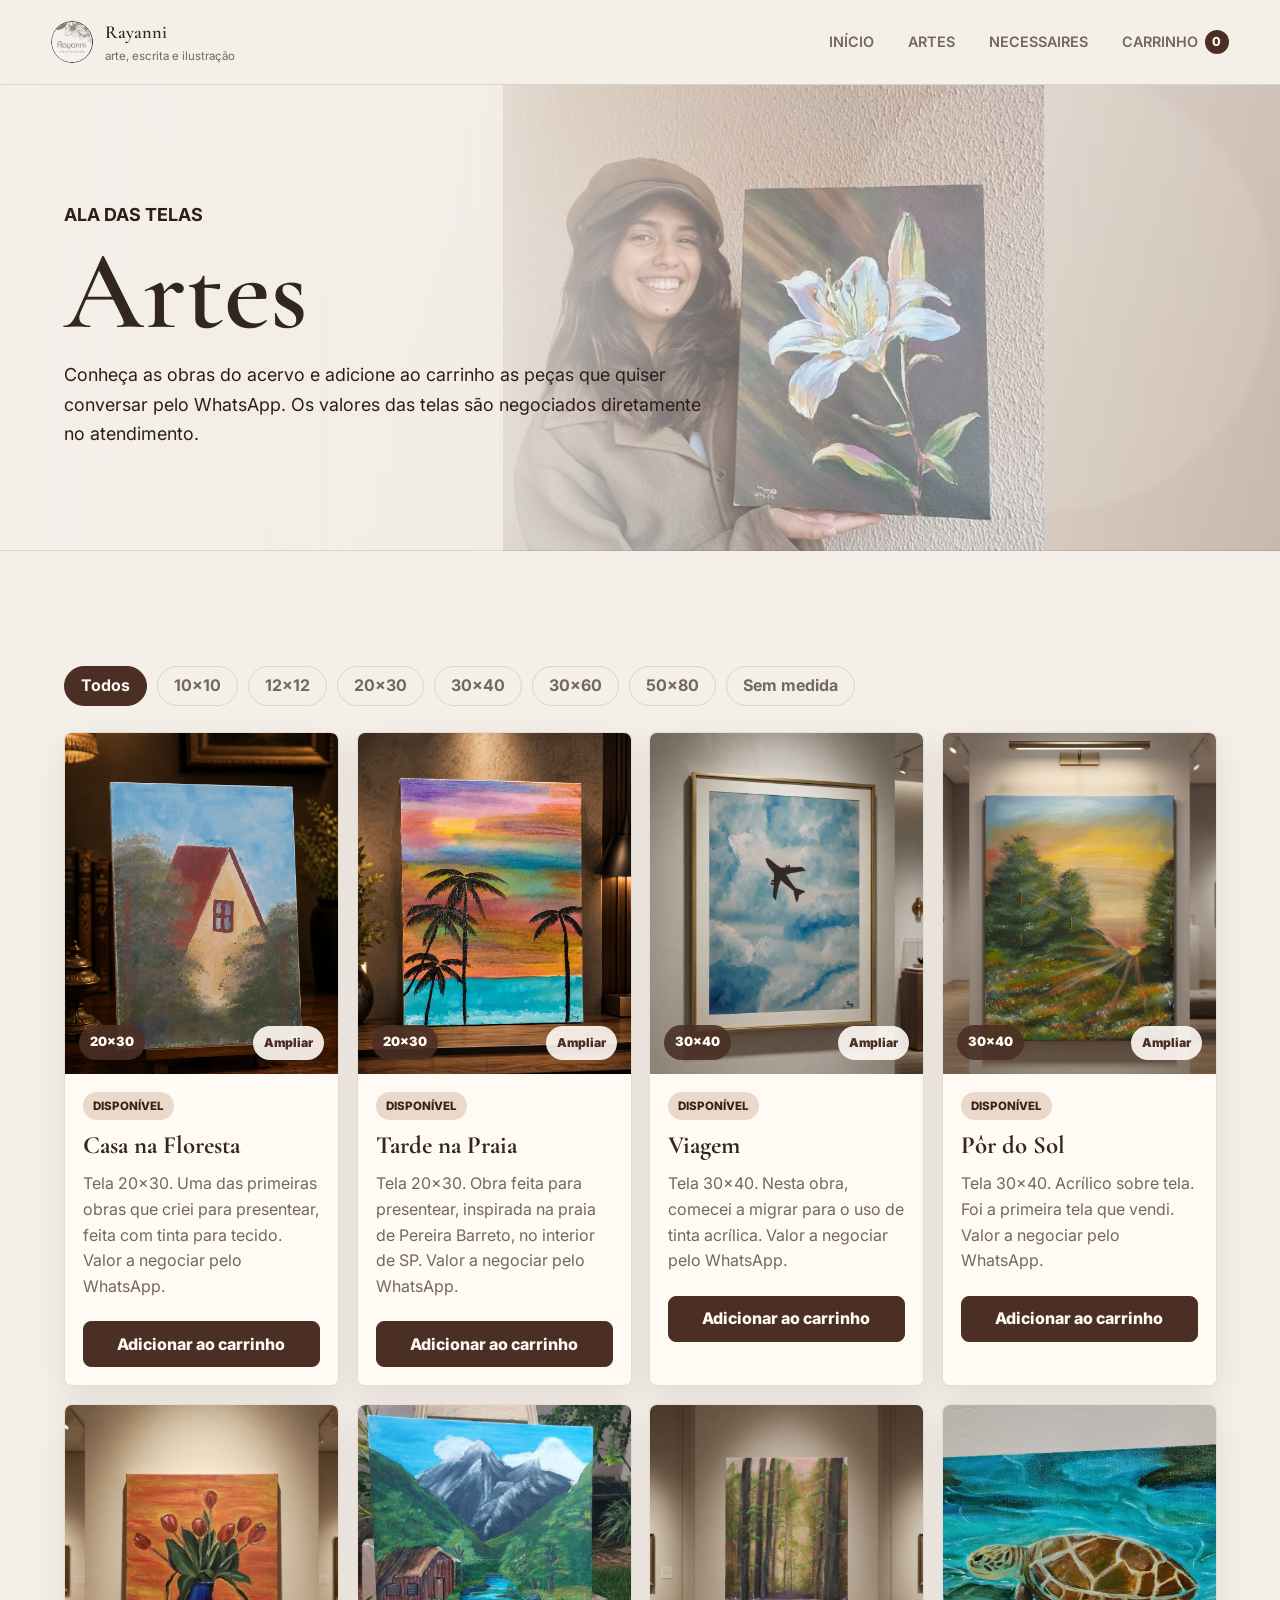
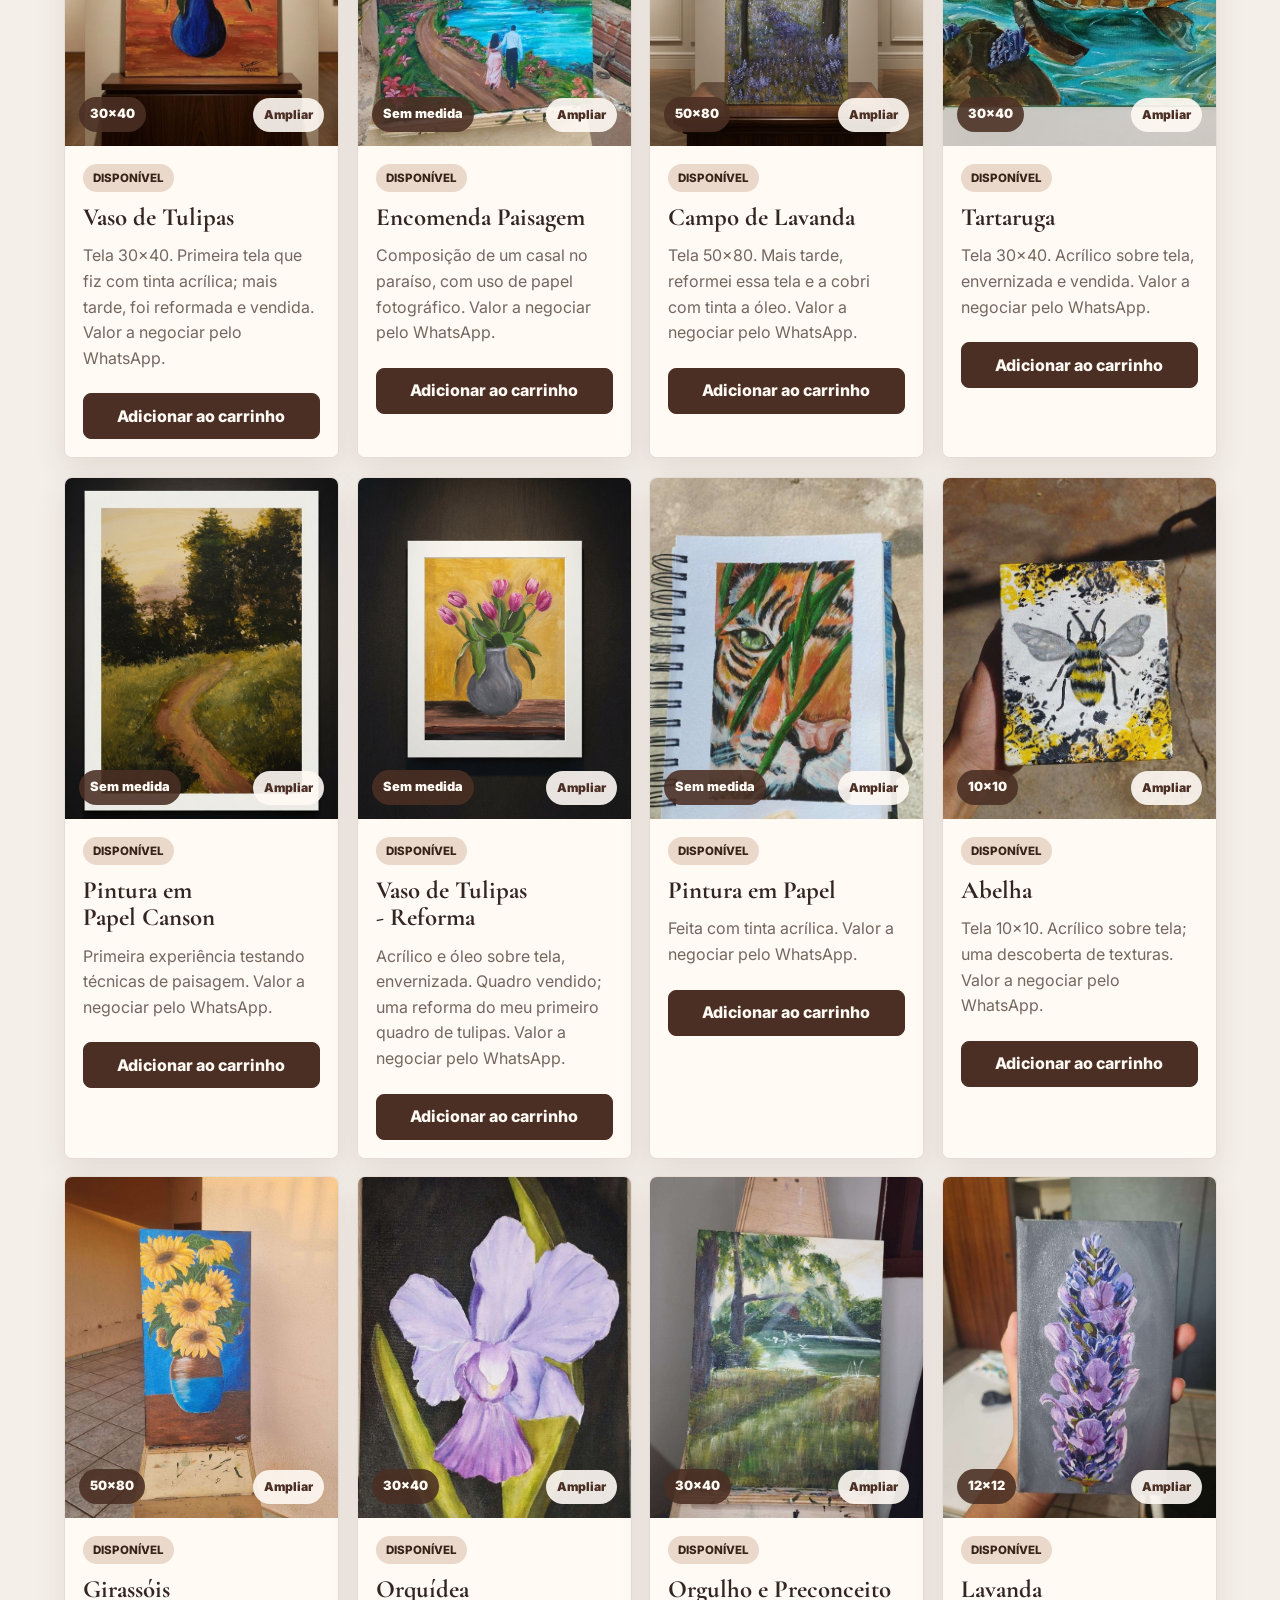
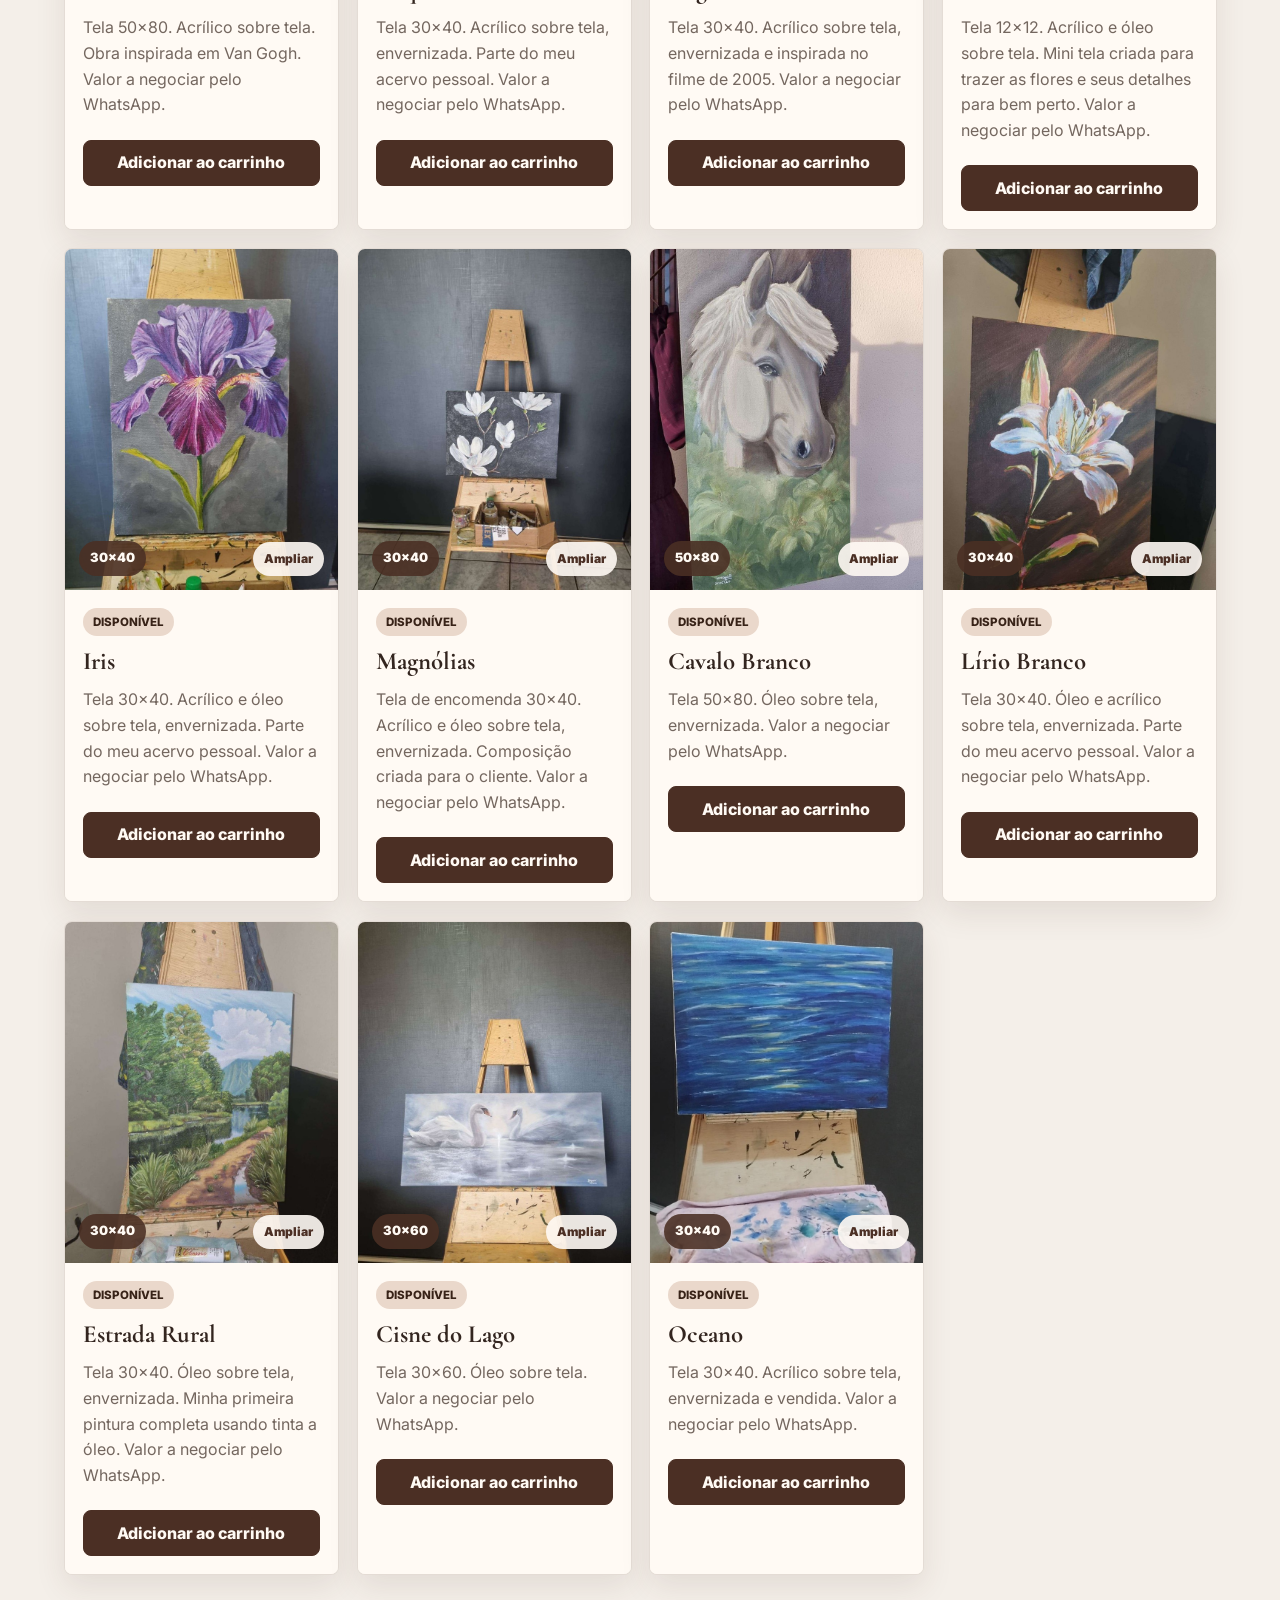
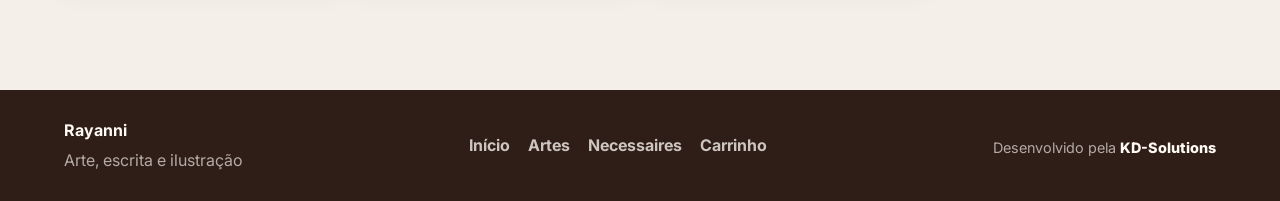
==== pages/artes.html @ f13e0644 "Add files via upload" ====
﻿<!DOCTYPE html>
<html lang="pt-BR">
<head>
  <meta charset="UTF-8" />
  <meta name="viewport" content="width=device-width, initial-scale=1.0" />
  <meta name="description" content="Acervo de artes de Rayanni para consulta e carrinho." />
  <title>Artes | Rayanni</title>
  <link rel="icon" type="image/png" href="../assets/favicon.png" />
  <link rel="apple-touch-icon" href="../assets/favicon.png" />
  <link rel="preconnect" href="https://fonts.googleapis.com" />
  <link rel="preconnect" href="https://fonts.gstatic.com" crossorigin />
  <link href="https://fonts.googleapis.com/css2?family=Cormorant+Garamond:wght@500;600;700&family=Inter:wght@400;500;600;700&display=swap" rel="stylesheet" />
  <link rel="stylesheet" href="../css/styles.css" />
</head>
<body>
  <header class="site-header" data-header>
    <a class="brand" href="../index.html" aria-label="Rayanni - Início">
      <img class="brand-logo" src="../assets/logo-rayanni-header.jpeg" alt="Rayanni" />
      <span><strong>Rayanni</strong><small>arte, escrita e ilustração</small></span>
    </a>
    <button class="menu-button" type="button" aria-label="Abrir menu" aria-expanded="false" data-menu-button><span></span><span></span><span></span></button>
    <nav class="nav" data-nav aria-label="Navegação principal">
      <a href="../index.html">Início</a>
      <a href="artes.html">Artes</a>
      <a href="necessaires.html">Necessaires</a>
      <a href="carrinho.html" class="cart-link">Carrinho <span data-cart-count>0</span></a>
    </nav>
  </header>

  <main>
    <section class="page-hero art-page-hero">
      <p class="eyebrow">Ala das telas</p>
      <h1>Artes</h1>
      <p>Conheça as obras do acervo e adicione ao carrinho as peças que quiser conversar pelo WhatsApp. Os valores das telas são negociados diretamente no atendimento.</p>
    </section>

    <section class="section">
      <div class="filters" role="list" aria-label="Filtros do acervo">
        <button class="filter active" type="button" data-filter="todos">Todos</button>
        <button class="filter" type="button" data-filter="10x10">10x10</button>
        <button class="filter" type="button" data-filter="12x12">12x12</button>
        <button class="filter" type="button" data-filter="20x30">20x30</button>
        <button class="filter" type="button" data-filter="30x40">30x40</button>
        <button class="filter" type="button" data-filter="30x60">30x60</button>
        <button class="filter" type="button" data-filter="50x80">50x80</button>
        <button class="filter" type="button" data-filter="sem-medida">Sem medida</button>
      </div>

      <div class="gallery-grid shop-grid">
        <article class="art-card" data-category="20x30">
          <button class="art-image product-photo" type="button" data-gallery-title="Casa na Floresta" data-gallery-images="../assets/obra-casa-na-floresta.jpeg">
            <img src="../assets/obra-casa-na-floresta.jpeg" alt="Tela Casa na Floresta, pintura de uma casa entre árvores" />
            <span>20x30</span>
          </button>
          <div class="art-info">
            <span class="status available">Dispon&iacute;vel</span>
            <h3>Casa na Floresta</h3>
            <p>Tela 20x30. Uma das primeiras obras que criei para presentear, feita com tinta para tecido. Valor a negociar pelo WhatsApp.</p>
            <button class="cart-button" type="button" data-add-cart data-id="arte-casa-na-floresta" data-name="Casa na Floresta" data-type="Tela 20x30" data-price="Valor a negociar pelo WhatsApp" data-image="../assets/obra-casa-na-floresta.jpeg">Adicionar ao carrinho</button>
          </div>
        </article>

        <article class="art-card" data-category="20x30">
          <button class="art-image product-photo" type="button" data-gallery-title="Tarde na Praia" data-gallery-images="../assets/obra-tarde-na-praia.jpeg">
            <img src="../assets/obra-tarde-na-praia.jpeg" alt="Tela Tarde na Praia, pintura de pôr do sol com palmeiras" />
            <span>20x30</span>
          </button>
          <div class="art-info">
            <span class="status available">Dispon&iacute;vel</span>
            <h3>Tarde na Praia</h3>
            <p>Tela 20x30. Obra feita para presentear, inspirada na praia de Pereira Barreto, no interior de SP. Valor a negociar pelo WhatsApp.</p>
            <button class="cart-button" type="button" data-add-cart data-id="arte-tarde-na-praia" data-name="Tarde na Praia" data-type="Tela 20x30" data-price="Valor a negociar pelo WhatsApp" data-image="../assets/obra-tarde-na-praia.jpeg">Adicionar ao carrinho</button>
          </div>
        </article>

        <article class="art-card" data-category="30x40">
          <button class="art-image product-photo" type="button" data-gallery-title="Viagem" data-gallery-images="../assets/obra-viagem.jpeg">
            <img src="../assets/obra-viagem.jpeg" alt="Tela Viagem, pintura de avião entre nuvens" />
            <span>30x40</span>
          </button>
          <div class="art-info">
            <span class="status available">Dispon&iacute;vel</span>
            <h3>Viagem</h3>
            <p>Tela 30x40. Nesta obra, comecei a migrar para o uso de tinta acrílica. Valor a negociar pelo WhatsApp.</p>
            <button class="cart-button" type="button" data-add-cart data-id="arte-viagem" data-name="Viagem" data-type="Tela 30x40" data-price="Valor a negociar pelo WhatsApp" data-image="../assets/obra-viagem.jpeg">Adicionar ao carrinho</button>
          </div>
        </article>

        <article class="art-card" data-category="30x40">
          <button class="art-image product-photo" type="button" data-gallery-title="Pôr do Sol" data-gallery-images="../assets/obra-por-do-sol.jpeg">
            <img src="../assets/obra-por-do-sol.jpeg" alt="Tela Pôr do Sol, pintura de paisagem iluminada entre árvores" />
            <span>30x40</span>
          </button>
          <div class="art-info">
            <span class="status available">Dispon&iacute;vel</span>
            <h3>Pôr do Sol</h3>
            <p>Tela 30x40. Acrílico sobre tela. Foi a primeira tela que vendi. Valor a negociar pelo WhatsApp.</p>
            <button class="cart-button" type="button" data-add-cart data-id="arte-por-do-sol" data-name="Pôr do Sol" data-type="Tela 30x40" data-price="Valor a negociar pelo WhatsApp" data-image="../assets/obra-por-do-sol.jpeg">Adicionar ao carrinho</button>
          </div>
        </article>

        <article class="art-card" data-category="30x40">
          <button class="art-image product-photo" type="button" data-gallery-title="Vaso de Tulipas" data-gallery-images="../assets/obra-vaso-de-tulipas.jpeg">
            <img src="../assets/obra-vaso-de-tulipas.jpeg" alt="Tela Vaso de Tulipas, pintura de tulipas em vaso azul" />
            <span>30x40</span>
          </button>
          <div class="art-info">
            <span class="status available">Dispon&iacute;vel</span>
            <h3>Vaso de Tulipas</h3>
            <p>Tela 30x40. Primeira tela que fiz com tinta acrílica; mais tarde, foi reformada e vendida. Valor a negociar pelo WhatsApp.</p>
            <button class="cart-button" type="button" data-add-cart data-id="arte-vaso-de-tulipas" data-name="Vaso de Tulipas" data-type="Tela 30x40" data-price="Valor a negociar pelo WhatsApp" data-image="../assets/obra-vaso-de-tulipas.jpeg">Adicionar ao carrinho</button>
          </div>
        </article>

        <article class="art-card" data-category="sem-medida">
          <button class="art-image product-photo" type="button" data-gallery-title="Encomenda Paisagem" data-gallery-images="../assets/obra-um-casal-no-paraiso.jpeg">
            <img src="../assets/obra-um-casal-no-paraiso.jpeg" alt="Encomenda Paisagem, pintura de casal em uma paisagem com montanhas e lago" />
            <span>Sem medida</span>
          </button>
          <div class="art-info">
            <span class="status available">Dispon&iacute;vel</span>
            <h3>Encomenda Paisagem</h3>
            <p>Composição de um casal no paraíso, com uso de papel fotográfico. Valor a negociar pelo WhatsApp.</p>
            <button class="cart-button" type="button" data-add-cart data-id="arte-encomenda-paisagem" data-name="Encomenda Paisagem" data-type="Encomenda" data-price="Valor a negociar pelo WhatsApp" data-image="../assets/obra-um-casal-no-paraiso.jpeg">Adicionar ao carrinho</button>
          </div>
        </article>

        <article class="art-card" data-category="50x80">
          <button class="art-image product-photo" type="button" data-gallery-title="Campo de Lavanda" data-gallery-images="../assets/obra-campo-de-lavanda.jpeg">
            <img src="../assets/obra-campo-de-lavanda.jpeg" alt="Tela Campo de Lavanda, pintura de floresta com flores lilases" />
            <span>50x80</span>
          </button>
          <div class="art-info">
            <span class="status available">Dispon&iacute;vel</span>
            <h3>Campo de Lavanda</h3>
            <p>Tela 50x80. Mais tarde, reformei essa tela e a cobri com tinta a óleo. Valor a negociar pelo WhatsApp.</p>
            <button class="cart-button" type="button" data-add-cart data-id="arte-campo-de-lavanda" data-name="Campo de Lavanda" data-type="Tela 50x80" data-price="Valor a negociar pelo WhatsApp" data-image="../assets/obra-campo-de-lavanda.jpeg">Adicionar ao carrinho</button>
          </div>
        </article>

        <article class="art-card" data-category="30x40">
          <button class="art-image product-photo" type="button" data-gallery-title="Tartaruga" data-gallery-images="../assets/obra-tartaruga.jpeg">
            <img src="../assets/obra-tartaruga.jpeg" alt="Tela Tartaruga, pintura de tartaruga nadando em águas azuis" />
            <span>30x40</span>
          </button>
          <div class="art-info">
            <span class="status available">Dispon&iacute;vel</span>
            <h3>Tartaruga</h3>
            <p>Tela 30x40. Acrílico sobre tela, envernizada e vendida. Valor a negociar pelo WhatsApp.</p>
            <button class="cart-button" type="button" data-add-cart data-id="arte-tartaruga" data-name="Tartaruga" data-type="Tela 30x40" data-price="Valor a negociar pelo WhatsApp" data-image="../assets/obra-tartaruga.jpeg">Adicionar ao carrinho</button>
          </div>
        </article>

        <article class="art-card" data-category="sem-medida">
          <button class="art-image product-photo" type="button" data-gallery-title="Pintura em Papel Canson" data-gallery-images="../assets/obra-pintura-papel-canson.jpg">
            <img src="../assets/obra-pintura-papel-canson.jpg" alt="Pintura em papel Canson com paisagem e caminho entre árvores" />
            <span>Sem medida</span>
          </button>
          <div class="art-info">
            <span class="status available">Dispon&iacute;vel</span>
            <h3>Pintura em Papel Canson</h3>
            <p>Primeira experiência testando técnicas de paisagem. Valor a negociar pelo WhatsApp.</p>
            <button class="cart-button" type="button" data-add-cart data-id="arte-pintura-papel-canson" data-name="Pintura em Papel Canson" data-type="Papel Canson" data-price="Valor a negociar pelo WhatsApp" data-image="../assets/obra-pintura-papel-canson.jpg">Adicionar ao carrinho</button>
          </div>
        </article>

        <article class="art-card" data-category="sem-medida">
          <button class="art-image product-photo" type="button" data-gallery-title="Vaso de Tulipas - Reforma" data-gallery-images="../assets/obra-vaso-de-tulipas-reforma.jpg">
            <img src="../assets/obra-vaso-de-tulipas-reforma.jpg" alt="Tela Vaso de Tulipas reformada, pintura de tulipas em vaso cinza" />
            <span>Sem medida</span>
          </button>
          <div class="art-info">
            <span class="status available">Dispon&iacute;vel</span>
            <h3>Vaso de Tulipas - Reforma</h3>
            <p>Acrílico e óleo sobre tela, envernizada. Quadro vendido; uma reforma do meu primeiro quadro de tulipas. Valor a negociar pelo WhatsApp.</p>
            <button class="cart-button" type="button" data-add-cart data-id="arte-vaso-de-tulipas-reforma" data-name="Vaso de Tulipas - Reforma" data-type="Tela" data-price="Valor a negociar pelo WhatsApp" data-image="../assets/obra-vaso-de-tulipas-reforma.jpg">Adicionar ao carrinho</button>
          </div>
        </article>

        <article class="art-card" data-category="sem-medida">
          <button class="art-image product-photo" type="button" data-gallery-title="Pintura em Papel" data-gallery-images="../assets/obra-pintura-em-papel-tigre.jpg">
            <img src="../assets/obra-pintura-em-papel-tigre.jpg" alt="Pintura em papel com rosto de tigre entre folhas" />
            <span>Sem medida</span>
          </button>
          <div class="art-info">
            <span class="status available">Dispon&iacute;vel</span>
            <h3>Pintura em Papel</h3>
            <p>Feita com tinta acrílica. Valor a negociar pelo WhatsApp.</p>
            <button class="cart-button" type="button" data-add-cart data-id="arte-pintura-em-papel-tigre" data-name="Pintura em Papel" data-type="Papel" data-price="Valor a negociar pelo WhatsApp" data-image="../assets/obra-pintura-em-papel-tigre.jpg">Adicionar ao carrinho</button>
          </div>
        </article>

        <article class="art-card" data-category="10x10">
          <button class="art-image product-photo" type="button" data-gallery-title="Abelha" data-gallery-images="../assets/obra-abelha.jpg">
            <img src="../assets/obra-abelha.jpg" alt="Tela Abelha, pintura de abelha com texturas amarelas e pretas" />
            <span>10x10</span>
          </button>
          <div class="art-info">
            <span class="status available">Dispon&iacute;vel</span>
            <h3>Abelha</h3>
            <p>Tela 10x10. Acrílico sobre tela; uma descoberta de texturas. Valor a negociar pelo WhatsApp.</p>
            <button class="cart-button" type="button" data-add-cart data-id="arte-abelha" data-name="Abelha" data-type="Tela 10x10" data-price="Valor a negociar pelo WhatsApp" data-image="../assets/obra-abelha.jpg">Adicionar ao carrinho</button>
          </div>
        </article>

        <article class="art-card" data-category="50x80">
          <button class="art-image product-photo" type="button" data-gallery-title="Girassóis" data-gallery-images="../assets/obra-girassois.jpg">
            <img src="../assets/obra-girassois.jpg" alt="Tela Girassóis, pintura de flores amarelas em vaso" />
            <span>50x80</span>
          </button>
          <div class="art-info">
            <span class="status available">Dispon&iacute;vel</span>
            <h3>Girassóis</h3>
            <p>Tela 50x80. Acrílico sobre tela. Obra inspirada em Van Gogh. Valor a negociar pelo WhatsApp.</p>
            <button class="cart-button" type="button" data-add-cart data-id="arte-girassois" data-name="Girassóis" data-type="Tela 50x80" data-price="Valor a negociar pelo WhatsApp" data-image="../assets/obra-girassois.jpg">Adicionar ao carrinho</button>
          </div>
        </article>

        <article class="art-card" data-category="30x40">
          <button class="art-image product-photo" type="button" data-gallery-title="Orquídea" data-gallery-images="../assets/obra-orquidea.jpg">
            <img src="../assets/obra-orquidea.jpg" alt="Tela Orquídea, pintura de flor lilás sobre fundo escuro" />
            <span>30x40</span>
          </button>
          <div class="art-info">
            <span class="status available">Dispon&iacute;vel</span>
            <h3>Orquídea</h3>
            <p>Tela 30x40. Acrílico sobre tela, envernizada. Parte do meu acervo pessoal. Valor a negociar pelo WhatsApp.</p>
            <button class="cart-button" type="button" data-add-cart data-id="arte-orquidea" data-name="Orquídea" data-type="Tela 30x40" data-price="Valor a negociar pelo WhatsApp" data-image="../assets/obra-orquidea.jpg">Adicionar ao carrinho</button>
          </div>
        </article>

        <article class="art-card" data-category="30x40">
          <button class="art-image product-photo" type="button" data-gallery-title="Orgulho e Preconceito" data-gallery-images="../assets/obra-orgulho-e-preconceito.jpg">
            <img src="../assets/obra-orgulho-e-preconceito.jpg" alt="Tela Orgulho e Preconceito, pintura de paisagem com lago e árvores" />
            <span>30x40</span>
          </button>
          <div class="art-info">
            <span class="status available">Dispon&iacute;vel</span>
            <h3>Orgulho e Preconceito</h3>
            <p>Tela 30x40. Acrílico sobre tela, envernizada e inspirada no filme de 2005. Valor a negociar pelo WhatsApp.</p>
            <button class="cart-button" type="button" data-add-cart data-id="arte-orgulho-e-preconceito" data-name="Orgulho e Preconceito" data-type="Tela 30x40" data-price="Valor a negociar pelo WhatsApp" data-image="../assets/obra-orgulho-e-preconceito.jpg">Adicionar ao carrinho</button>
          </div>
        </article>

        <article class="art-card" data-category="12x12">
          <button class="art-image product-photo" type="button" data-gallery-title="Lavanda" data-gallery-images="../assets/obra-lavanda-mini.jpg">
            <img src="../assets/obra-lavanda-mini.jpg" alt="Mini tela Lavanda, pintura de flor lavanda em fundo cinza" />
            <span>12x12</span>
          </button>
          <div class="art-info">
            <span class="status available">Dispon&iacute;vel</span>
            <h3>Lavanda</h3>
            <p>Tela 12x12. Acrílico e óleo sobre tela. Mini tela criada para trazer as flores e seus detalhes para bem perto. Valor a negociar pelo WhatsApp.</p>
            <button class="cart-button" type="button" data-add-cart data-id="arte-lavanda-mini" data-name="Lavanda" data-type="Tela 12x12" data-price="Valor a negociar pelo WhatsApp" data-image="../assets/obra-lavanda-mini.jpg">Adicionar ao carrinho</button>
          </div>
        </article>

        <article class="art-card" data-category="30x40">
          <button class="art-image product-photo" type="button" data-gallery-title="Iris" data-gallery-images="../assets/obra-iris.jpg">
            <img src="../assets/obra-iris.jpg" alt="Tela Iris, pintura de flor roxa em fundo cinza" />
            <span>30x40</span>
          </button>
          <div class="art-info">
            <span class="status available">Dispon&iacute;vel</span>
            <h3>Iris</h3>
            <p>Tela 30x40. Acrílico e óleo sobre tela, envernizada. Parte do meu acervo pessoal. Valor a negociar pelo WhatsApp.</p>
            <button class="cart-button" type="button" data-add-cart data-id="arte-iris" data-name="Iris" data-type="Tela 30x40" data-price="Valor a negociar pelo WhatsApp" data-image="../assets/obra-iris.jpg">Adicionar ao carrinho</button>
          </div>
        </article>

        <article class="art-card" data-category="30x40">
          <button class="art-image product-photo" type="button" data-gallery-title="Magnólias" data-gallery-images="../assets/obra-magnolias.jpg">
            <img src="../assets/obra-magnolias.jpg" alt="Tela de encomenda Magnólias, pintura de flores brancas sobre fundo escuro" />
            <span>30x40</span>
          </button>
          <div class="art-info">
            <span class="status available">Dispon&iacute;vel</span>
            <h3>Magnólias</h3>
            <p>Tela de encomenda 30x40. Acrílico e óleo sobre tela, envernizada. Composição criada para o cliente. Valor a negociar pelo WhatsApp.</p>
            <button class="cart-button" type="button" data-add-cart data-id="arte-magnolias" data-name="Magnólias" data-type="Encomenda 30x40" data-price="Valor a negociar pelo WhatsApp" data-image="../assets/obra-magnolias.jpg">Adicionar ao carrinho</button>
          </div>
        </article>

        <article class="art-card" data-category="50x80">
          <button class="art-image product-photo" type="button" data-gallery-title="Cavalo Branco" data-gallery-images="../assets/obra-cavalo-branco.jpg">
            <img src="../assets/obra-cavalo-branco.jpg" alt="Tela Cavalo Branco, pintura de cavalo branco entre flores claras" />
            <span>50x80</span>
          </button>
          <div class="art-info">
            <span class="status available">Dispon&iacute;vel</span>
            <h3>Cavalo Branco</h3>
            <p>Tela 50x80. Óleo sobre tela, envernizada. Valor a negociar pelo WhatsApp.</p>
            <button class="cart-button" type="button" data-add-cart data-id="arte-cavalo-branco" data-name="Cavalo Branco" data-type="Tela 50x80" data-price="Valor a negociar pelo WhatsApp" data-image="../assets/obra-cavalo-branco.jpg">Adicionar ao carrinho</button>
          </div>
        </article>

        <article class="art-card" data-category="30x40">
          <button class="art-image product-photo" type="button" data-gallery-title="Lírio Branco" data-gallery-images="../assets/obra-lirio-branco.jpg">
            <img src="../assets/obra-lirio-branco.jpg" alt="Tela Lírio Branco, pintura de flor branca em fundo escuro" />
            <span>30x40</span>
          </button>
          <div class="art-info">
            <span class="status available">Dispon&iacute;vel</span>
            <h3>Lírio Branco</h3>
            <p>Tela 30x40. Óleo e acrílico sobre tela, envernizada. Parte do meu acervo pessoal. Valor a negociar pelo WhatsApp.</p>
            <button class="cart-button" type="button" data-add-cart data-id="arte-lirio-branco" data-name="Lírio Branco" data-type="Tela 30x40" data-price="Valor a negociar pelo WhatsApp" data-image="../assets/obra-lirio-branco.jpg">Adicionar ao carrinho</button>
          </div>
        </article>

        <article class="art-card" data-category="30x40">
          <button class="art-image product-photo" type="button" data-gallery-title="Estrada Rural" data-gallery-images="../assets/obra-estrada-rural.jpg">
            <img src="../assets/obra-estrada-rural.jpg" alt="Tela Estrada Rural, pintura de caminho ao lado de rio e árvores" />
            <span>30x40</span>
          </button>
          <div class="art-info">
            <span class="status available">Dispon&iacute;vel</span>
            <h3>Estrada Rural</h3>
            <p>Tela 30x40. Óleo sobre tela, envernizada. Minha primeira pintura completa usando tinta a óleo. Valor a negociar pelo WhatsApp.</p>
            <button class="cart-button" type="button" data-add-cart data-id="arte-estrada-rural" data-name="Estrada Rural" data-type="Tela 30x40" data-price="Valor a negociar pelo WhatsApp" data-image="../assets/obra-estrada-rural.jpg">Adicionar ao carrinho</button>
          </div>
        </article>

        <article class="art-card" data-category="30x60">
          <button class="art-image product-photo" type="button" data-gallery-title="Cisne do Lago" data-gallery-images="../assets/obra-cisne-do-lago.jpg">
            <img src="../assets/obra-cisne-do-lago.jpg" alt="Tela Cisne do Lago, pintura de dois cisnes sobre água" />
            <span>30x60</span>
          </button>
          <div class="art-info">
            <span class="status available">Dispon&iacute;vel</span>
            <h3>Cisne do Lago</h3>
            <p>Tela 30x60. Óleo sobre tela. Valor a negociar pelo WhatsApp.</p>
            <button class="cart-button" type="button" data-add-cart data-id="arte-cisne-do-lago" data-name="Cisne do Lago" data-type="Tela 30x60" data-price="Valor a negociar pelo WhatsApp" data-image="../assets/obra-cisne-do-lago.jpg">Adicionar ao carrinho</button>
          </div>
        </article>

        <article class="art-card" data-category="30x40">
          <button class="art-image product-photo" type="button" data-gallery-title="Oceano" data-gallery-images="../assets/obra-oceano.jpg">
            <img src="../assets/obra-oceano.jpg" alt="Tela Oceano, pintura abstrata de água em tons de azul" />
            <span>30x40</span>
          </button>
          <div class="art-info">
            <span class="status available">Dispon&iacute;vel</span>
            <h3>Oceano</h3>
            <p>Tela 30x40. Acrílico sobre tela, envernizada e vendida. Valor a negociar pelo WhatsApp.</p>
            <button class="cart-button" type="button" data-add-cart data-id="arte-oceano" data-name="Oceano" data-type="Tela 30x40" data-price="Valor a negociar pelo WhatsApp" data-image="../assets/obra-oceano.jpg">Adicionar ao carrinho</button>
          </div>
        </article>
      </div>
    </section>
  </main>

  <footer class="footer">
    <div><strong>Rayanni</strong><p>Arte, escrita e ilustração</p></div>
    <div class="footer-links"><a href="../index.html">Início</a><a href="artes.html">Artes</a><a href="necessaires.html">Necessaires</a><a href="carrinho.html">Carrinho</a></div>
    <p class="footer-credit">Desenvolvido pela <a href="https://www.instagram.com/kdsolutions.br/" target="_blank" rel="noreferrer">KD-Solutions</a></p>
  </footer>

  <script src="../js/script.js"></script>
</body>
</html>
---- css/styles.css ----
﻿:root {
  --coffee: #4b2f24;
  --coffee-deep: #2f1d17;
  --coffee-soft: #8a6557;
  --ink: #33251f;
  --muted: #74675f;
  --paper: #f4efe9;
  --surface: #fffaf4;
  --clay: #8a5a48;
  --moss: #6f745f;
  --sage: #ded8ca;
  --line: rgba(75, 47, 36, 0.15);
  --shadow: 0 20px 50px rgba(75, 47, 36, 0.16);
  --radius: 8px;
}

* {
  box-sizing: border-box;
}

html {
  scroll-behavior: smooth;
}

body {
  margin: 0;
  color: var(--ink);
  background: var(--paper);
  font-family: Inter, system-ui, -apple-system, BlinkMacSystemFont, "Segoe UI", sans-serif;
  font-size: 16px;
  line-height: 1.6;
  overflow-x: hidden;
  text-rendering: optimizeLegibility;
}

img,
svg {
  display: block;
  max-width: 100%;
}

a {
  color: inherit;
  text-decoration: none;
}

h1,
h2,
h3,
p,
a,
button,
small {
  overflow-wrap: break-word;
}

h1,
h2,
h3 {
  text-wrap: balance;
}

p {
  text-wrap: pretty;
}

.site-header,
.hero-content,
.canvas,
.intro-band div,
.art-card,
.feature-image,
.feature-copy,
.product-grid article,
.contact > div,
.contact-form {
  will-change: transform, opacity;
}

.site-header {
  position: sticky;
  top: 0;
  z-index: 20;
  display: flex;
  align-items: center;
  justify-content: space-between;
  gap: 24px;
  padding: 18px clamp(18px, 4vw, 56px);
  background: rgba(244, 239, 233, 0.92);
  border-bottom: 1px solid var(--line);
  backdrop-filter: blur(18px);
  min-height: 79px;
  animation: slideDown 0.7s ease both;
}

.brand {
  display: inline-flex;
  align-items: center;
  gap: 12px;
  min-width: 0;
}

.brand-logo {
  width: 42px;
  height: 42px;
  flex: 0 0 42px;
  object-fit: cover;
  object-position: center;
  border: 1px solid var(--coffee);
  border-radius: 50%;
  clip-path: circle(50%);
  background: var(--surface);
}

.brand strong,
.hero h1,
.section-heading h2,
.feature-copy h2,
.contact h2 {
  font-family: "Cormorant Garamond", Georgia, serif;
  font-weight: 600;
}

.brand strong {
  display: block;
  font-size: 1.15rem;
}

.brand small {
  display: block;
  color: var(--muted);
  font-size: 0.72rem;
  text-transform: lowercase;
}

.nav {
  display: flex;
  align-items: center;
  gap: clamp(14px, 3vw, 34px);
  color: var(--muted);
  font-size: 0.9rem;
  font-weight: 600;
  text-transform: uppercase;
}

.nav a:hover {
  color: var(--coffee);
}

.cart-link {
  display: inline-flex;
  align-items: center;
  gap: 7px;
}

.cart-link [data-cart-count] {
  display: inline-grid;
  min-width: 24px;
  height: 24px;
  padding: 0 7px;
  place-items: center;
  color: var(--surface);
  background: var(--coffee);
  border-radius: 999px;
  font-size: 0.78rem;
  font-weight: 800;
}

.floating-cart-button {
  display: none;
}

.menu-button {
  display: none;
  width: 42px;
  height: 42px;
  padding: 9px;
  background: transparent;
  border: 1px solid var(--line);
  border-radius: var(--radius);
}

.menu-button span {
  display: block;
  height: 2px;
  margin: 5px 0;
  background: var(--coffee);
}

.hero {
  position: relative;
  min-height: calc(100svh - 79px);
  display: grid;
  align-items: center;
  padding: clamp(48px, 8vw, 96px) clamp(18px, 5vw, 72px);
  overflow: hidden;
  background:
    linear-gradient(90deg, rgba(244, 239, 233, 0.98), rgba(244, 239, 233, 0.78), rgba(244, 239, 233, 0.24)),
    url("../assets/hero-studio.png") center right / cover no-repeat;
}

.hero::after {
  content: "";
  position: absolute;
  inset: auto 0 0;
  height: 26%;
  background: linear-gradient(0deg, var(--paper), transparent);
  pointer-events: none;
}

.hero-content {
  position: relative;
  z-index: 2;
  max-width: 690px;
  animation: fadeLift 0.9s ease 0.12s both;
}

.eyebrow {
  margin: 0 0 12px;
  color: var(--clay);
  font-size: 0.78rem;
  font-weight: 700;
  letter-spacing: 0;
  text-transform: uppercase;
}

.hero h1 {
  margin: 0;
  font-size: 7.25rem;
  line-height: 0.9;
}

.hero-subtitle {
  max-width: 610px;
  margin: 26px 0 0;
  color: var(--coffee-deep);
  font-size: 1.18rem;
  line-height: 1.65;
}

.hero-actions {
  display: flex;
  flex-wrap: wrap;
  gap: 12px;
  margin-top: 34px;
}

.button {
  display: inline-flex;
  align-items: center;
  justify-content: center;
  min-height: 48px;
  padding: 0 22px;
  border: 1px solid var(--coffee);
  border-radius: var(--radius);
  font-weight: 700;
  text-align: center;
  transition: transform 0.2s ease, background 0.2s ease, color 0.2s ease;
}

.button:hover {
  transform: translateY(-2px);
}

.button.primary {
  background: var(--coffee);
  border-color: var(--coffee);
  color: var(--surface);
}

.button.ghost {
  color: var(--coffee-deep);
  background: rgba(255, 250, 244, 0.64);
  border-color: rgba(75, 47, 36, 0.35);
}

.button.full {
  width: 100%;
}

.hero-art {
  position: absolute;
  inset: 0;
  pointer-events: none;
}

.museum-hero {
  position: relative;
  min-height: calc(100svh - 79px);
  display: grid;
  grid-template-columns: minmax(340px, 1.08fr) minmax(320px, 0.92fr);
  gap: clamp(30px, 6vw, 86px);
  align-items: center;
  padding: clamp(42px, 6vw, 76px) clamp(18px, 5vw, 72px);
  overflow: hidden;
  background:
    linear-gradient(180deg, rgba(255, 250, 244, 0.72), rgba(244, 239, 233, 0.96)),
    linear-gradient(90deg, #eee3d7, #f8f1e9 46%, #dfcfc0);
}

.museum-wall {
  position: relative;
  min-height: 610px;
  border-bottom: 18px solid rgba(75, 47, 36, 0.2);
  background:
    linear-gradient(90deg, rgba(75, 47, 36, 0.08) 1px, transparent 1px),
    linear-gradient(180deg, rgba(255, 250, 244, 0.68), rgba(209, 190, 174, 0.3));
  background-size: 120px 100%, 100% 100%;
  border-radius: var(--radius);
  box-shadow: inset 0 -60px 80px rgba(75, 47, 36, 0.08);
}

.wall-frame {
  position: absolute;
  padding: 14px;
  background: #fffaf4;
  border: 1px solid rgba(75, 47, 36, 0.18);
  box-shadow: 0 22px 48px rgba(75, 47, 36, 0.16);
  transition: transform 0.35s ease, box-shadow 0.35s ease;
}

.wall-frame:hover {
  transform: translateY(-6px) rotate(0deg);
  box-shadow: 0 28px 60px rgba(75, 47, 36, 0.22);
}

.wall-frame img {
  width: 100%;
  height: 100%;
  object-fit: cover;
  border: 1px solid rgba(75, 47, 36, 0.12);
}

.frame-large {
  right: 7%;
  top: 8%;
  width: min(48vw, 430px);
  height: 420px;
  transform: rotate(-2deg);
}

.frame-small {
  left: 7%;
  top: 27%;
  width: min(30vw, 240px);
  height: 280px;
  transform: rotate(4deg);
  z-index: 2;
}

.frame-medium {
  left: 38%;
  bottom: 8%;
  width: min(28vw, 260px);
  height: 250px;
  transform: rotate(2deg);
}

.museum-bench {
  position: absolute;
  right: 11%;
  bottom: 24px;
  width: 310px;
  height: 54px;
  background: linear-gradient(180deg, #79503f, var(--coffee-deep));
  border-radius: 5px;
  box-shadow: 0 16px 30px rgba(75, 47, 36, 0.22);
}

.museum-bench::before,
.museum-bench::after {
  content: "";
  position: absolute;
  bottom: -48px;
  width: 18px;
  height: 58px;
  background: var(--coffee-deep);
}

.museum-bench::before {
  left: 44px;
}

.museum-bench::after {
  right: 44px;
}

.museum-copy {
  position: relative;
  z-index: 2;
  max-width: 44rem;
  animation: fadeLift 0.9s ease 0.12s both;
}

.museum-copy h1,
.page-hero h1 {
  margin: 0;
  font-family: "Cormorant Garamond", Georgia, serif;
  font-size: 7rem;
  line-height: 0.9;
  font-weight: 600;
}

.canvas {
  position: absolute;
  border: 12px solid #f8f4ee;
  box-shadow: var(--shadow);
  background-size: cover;
  background-position: center;
  transform: rotate(var(--tilt));
  animation: canvasFloat 1s ease both;
  transition: transform 0.35s ease, box-shadow 0.35s ease;
}

.canvas::before {
  content: "";
  position: absolute;
  inset: 16px;
  border: 1px solid rgba(255, 255, 255, 0.6);
}

.canvas-one {
  --tilt: -5deg;
  right: 8vw;
  top: 13vh;
  width: min(36vw, 460px);
  aspect-ratio: 4 / 5;
  background-image: url("../assets/obra-caminho.png");
  animation-delay: 0.28s;
}

.canvas-two {
  --tilt: 6deg;
  right: 28vw;
  bottom: 6vh;
  width: min(28vw, 340px);
  aspect-ratio: 1 / 1;
  background-image: url("../assets/obra-jardim.png");
  animation-delay: 0.42s;
}

.canvas-three {
  --tilt: 4deg;
  right: -4vw;
  bottom: 13vh;
  width: min(24vw, 300px);
  aspect-ratio: 3 / 4;
  background-image: url("../assets/obra-flor.png");
  animation-delay: 0.55s;
}

.intro-band {
  display: grid;
  grid-template-columns: repeat(3, 1fr);
  gap: 1px;
  background: var(--line);
  border-block: 1px solid var(--line);
}

.intro-band div {
  min-height: 132px;
  padding: 30px clamp(18px, 4vw, 48px);
  background: var(--surface);
  animation: fadeLift 0.75s ease both;
}

.intro-band div:nth-child(2) {
  animation-delay: 0.12s;
}

.intro-band div:nth-child(3) {
  animation-delay: 0.24s;
}

.intro-band span {
  display: block;
  font-family: "Cormorant Garamond", serif;
  font-size: 3rem;
  line-height: 1;
}

.intro-band p {
  margin: 8px 0 0;
  color: var(--muted);
}

.section,
.feature,
.contact,
.footer {
  padding-inline: clamp(18px, 5vw, 72px);
}

.section {
  padding-block: clamp(64px, 9vw, 118px);
}

.section-heading {
  max-width: 760px;
  margin-bottom: 34px;
}

.section-heading.compact {
  max-width: 660px;
}

.section-heading h2,
.feature-copy h2,
.contact h2 {
  margin: 0;
  font-size: 3.75rem;
  line-height: 1;
}

.section-heading p:not(.eyebrow),
.feature-copy p,
.contact p {
  color: var(--muted);
  font-size: 1rem;
  max-width: 46rem;
}

.museum-copy p,
.art-info p,
.product-grid p,
.cart-item p,
.cart-summary p,
.empty-cart p {
  max-width: 42rem;
}

.filters {
  display: flex;
  flex-wrap: wrap;
  gap: 10px;
  margin-bottom: 26px;
}

.filter {
  min-height: 40px;
  padding: 0 16px;
  color: var(--muted);
  background: transparent;
  border: 1px solid var(--line);
  border-radius: 999px;
  font: inherit;
  font-weight: 700;
  cursor: pointer;
  transition: transform 0.2s ease, color 0.2s ease, background 0.2s ease, border-color 0.2s ease;
}

.filter.active,
.filter:hover {
  color: var(--surface);
  background: var(--coffee);
  border-color: var(--coffee);
}

.filter:hover {
  transform: translateY(-1px);
}

.page-hero {
  min-height: 430px;
  display: grid;
  align-content: end;
  padding: clamp(72px, 9vw, 120px) clamp(18px, 5vw, 72px) clamp(44px, 7vw, 84px);
  background:
    linear-gradient(90deg, rgba(244, 239, 233, 0.98), rgba(244, 239, 233, 0.72)),
    url("../assets/hero-studio.png") center / cover no-repeat;
}

.page-hero p {
  max-width: 680px;
  color: var(--coffee-deep);
  font-size: 1.12rem;
  line-height: 1.65;
}

.art-page-hero {
  position: relative;
  overflow: hidden;
  background:
    radial-gradient(circle at 82% 44%, rgba(255, 250, 244, 0.1) 0 20%, transparent 21%),
    linear-gradient(90deg, rgba(244, 239, 233, 0.98) 0%, rgba(244, 239, 233, 0.88) 36%, rgba(244, 239, 233, 0.2) 66%, rgba(75, 47, 36, 0.1) 100%),
    url("../assets/artes-rayanni-hero.jpeg") right 32% center / auto 116% no-repeat,
    linear-gradient(135deg, #f4efe9, #d5c8bc);
  box-shadow: inset 0 -1px 0 rgba(75, 47, 36, 0.12);
}

.necessaire-page-hero {
  position: relative;
  overflow: hidden;
  background:
    radial-gradient(circle at 84% 48%, rgba(255, 250, 244, 0.08) 0 18%, transparent 19%),
    linear-gradient(90deg, rgba(244, 239, 233, 0.98) 0%, rgba(244, 239, 233, 0.88) 36%, rgba(244, 239, 233, 0.24) 62%, rgba(75, 47, 36, 0.12) 100%),
    url("../assets/necessaires-rayanni-hero.jpeg") right 38% center / auto 118% no-repeat,
    linear-gradient(135deg, #f4efe9, #d8cabd);
  box-shadow: inset 0 -1px 0 rgba(75, 47, 36, 0.12);
}

.cart-page-hero {
  min-height: 360px;
  background:
    linear-gradient(135deg, var(--coffee-deep), var(--coffee) 58%, var(--coffee-soft));
  color: var(--surface);
}

.cart-page-hero p {
  color: rgba(255, 250, 244, 0.78);
}

.gallery-grid {
  display: grid;
  grid-template-columns: repeat(4, minmax(0, 1fr));
  gap: 18px;
}

.art-card {
  overflow: hidden;
  background: var(--surface);
  border: 1px solid var(--line);
  border-radius: var(--radius);
  box-shadow: 0 12px 30px rgba(75, 47, 36, 0.1);
  transition: transform 0.28s ease, box-shadow 0.28s ease, border-color 0.28s ease;
}

.art-card:hover {
  transform: translateY(-6px);
  border-color: rgba(75, 47, 36, 0.34);
  box-shadow: 0 18px 42px rgba(75, 47, 36, 0.18);
}

.art-card:hover .art-image {
  transform: scale(1.025);
}

@media (hover: none) {
  .art-card:hover,
  .product-grid article:hover {
    transform: none;
  }

  .art-card:hover .art-image {
    transform: none;
  }
}

.art-card.is-hidden {
  display: none;
}

.art-image {
  position: relative;
  z-index: 1;
  display: grid;
  aspect-ratio: 4 / 5;
  min-height: 240px;
  place-items: end start;
  padding: 16px;
  color: rgba(255, 250, 245, 0.84);
  font-size: 0.8rem;
  font-weight: 700;
  background-size: cover;
  background-position: center;
  transition: transform 0.45s ease;
}

.product-photo {
  position: relative;
  overflow: hidden;
  padding: 0;
  background: var(--surface);
  border: 0;
  cursor: zoom-in;
  font: inherit;
  text-align: left;
}

.product-photo img {
  width: 100%;
  height: 100%;
  min-height: 240px;
  object-fit: cover;
}

.product-photo span {
  position: absolute;
  left: 14px;
  bottom: 14px;
  display: inline-flex;
  padding: 7px 11px;
  color: var(--surface);
  background: rgba(75, 47, 36, 0.88);
  border-radius: 999px;
  font-size: 0.8rem;
  font-weight: 900;
}

.product-photo::after {
  content: "Ampliar";
  position: absolute;
  right: 14px;
  bottom: 14px;
  display: inline-flex;
  padding: 7px 11px;
  color: var(--coffee);
  background: rgba(255, 250, 244, 0.9);
  border-radius: 999px;
  font-size: 0.76rem;
  font-weight: 900;
}

.product-photo:focus-visible {
  outline: 3px solid rgba(75, 47, 36, 0.42);
  outline-offset: -3px;
}

.has-lightbox {
  overflow: hidden;
}

.image-lightbox {
  position: fixed;
  inset: 0;
  z-index: 100;
  display: none;
  align-items: center;
  justify-content: center;
  padding: clamp(18px, 4vw, 42px);
  background: rgba(47, 29, 23, 0.82);
  backdrop-filter: blur(10px);
}

.image-lightbox.is-open {
  display: flex;
}

.image-lightbox__panel {
  position: relative;
  display: grid;
  grid-template-columns: 48px minmax(0, 1fr) 48px;
  grid-template-rows: minmax(0, 1fr) auto;
  gap: 14px;
  width: min(1060px, 100%);
  max-height: min(860px, 92svh);
  padding: clamp(14px, 3vw, 22px);
  background: var(--surface);
  border-radius: var(--radius);
  box-shadow: 0 28px 80px rgba(0, 0, 0, 0.32);
}

.image-lightbox__panel img {
  grid-column: 2;
  width: 100%;
  max-height: min(720px, 72svh);
  object-fit: contain;
  background: #eadfd4;
  border-radius: var(--radius);
}

.image-lightbox__caption {
  grid-column: 2;
  display: flex;
  align-items: center;
  justify-content: space-between;
  gap: 14px;
  color: var(--ink);
}

.image-lightbox__caption strong {
  font-family: "Cormorant Garamond", Georgia, serif;
  font-size: 1.55rem;
  line-height: 1;
}

.image-lightbox__caption span {
  color: var(--muted);
  font-size: 0.9rem;
  font-weight: 800;
}

.image-lightbox__close,
.image-lightbox__control {
  display: grid;
  place-items: center;
  color: var(--surface);
  background: var(--coffee);
  border: 0;
  border-radius: 50%;
  font: inherit;
  font-weight: 900;
  cursor: pointer;
}

.image-lightbox__close {
  position: absolute;
  top: -14px;
  right: -14px;
  width: 42px;
  height: 42px;
  font-size: 1rem;
}

.image-lightbox__control {
  align-self: center;
  width: 48px;
  height: 48px;
  font-size: 1.3rem;
}

.image-lightbox__control--prev {
  grid-column: 1;
}

.image-lightbox__control--next {
  grid-column: 3;
}

.image-lightbox__control[hidden] {
  display: none;
}

.landscape-a {
  background:
    linear-gradient(0deg, rgba(35, 34, 31, 0.35), transparent 55%),
    url("../assets/obra-caminho.png") center / cover no-repeat;
}

.landscape-b {
  background:
    linear-gradient(0deg, rgba(35, 34, 31, 0.35), transparent 55%),
    url("../assets/obra-jardim.png") center / cover no-repeat;
}

.abstract-a {
  background:
    linear-gradient(0deg, rgba(35, 34, 31, 0.34), transparent 55%),
    url("../assets/obra-flor.png") center / cover no-repeat;
}

.sketch-a {
  background:
    linear-gradient(0deg, rgba(35, 34, 31, 0.34), transparent 55%),
    url("../assets/obra-serie.png") center / cover no-repeat;
}

.art-info {
  position: relative;
  z-index: 2;
  padding: 18px;
  display: flex;
  flex-direction: column;
  align-content: start;
  gap: 12px;
  background: var(--surface);
}

.status {
  display: flex;
  width: fit-content;
  max-width: 100%;
  margin-bottom: 0;
  padding: 5px 10px;
  border-radius: 999px;
  font-size: 0.72rem;
  font-weight: 800;
  text-transform: uppercase;
}

.status.available {
  color: #382318;
  background: #ead8cb;
}

.status.portfolio {
  color: var(--coffee);
  background: #e5d0be;
}

.status.commission {
  color: #3f2d23;
  background: #d9d1c4;
}

.status.canvas {
  color: #382318;
  background: #ead8cb;
}

.status.acrylic {
  color: var(--coffee);
  background: #e5d0be;
}

.status.oil {
  color: #fffaf5;
  background: var(--coffee);
}

.status.mixed {
  color: #3f2d23;
  background: #d9d1c4;
}

.status.paper {
  color: #4f392c;
  background: #efe2d5;
}

.art-info h3,
.product-grid h3 {
  margin: 0;
  font-family: "Cormorant Garamond", serif;
  font-size: 1.55rem;
  line-height: 1.1;
}

.art-info p,
.product-grid p {
  margin: 0;
  color: var(--muted);
}

.art-info a {
  display: inline-flex;
  margin-top: 8px;
  color: var(--clay);
  font-weight: 800;
  position: relative;
}

.inline-link {
  display: inline-flex;
  margin-top: 16px;
  color: var(--clay);
  font-weight: 800;
}

.shop-grid .art-card {
  display: grid;
  grid-template-rows: auto 1fr;
}

.cart-button,
.cart-clear {
  display: inline-flex;
  align-items: center;
  justify-content: center;
  width: 100%;
  min-height: 46px;
  margin-top: 10px;
  padding: 0 16px;
  color: var(--surface);
  background: var(--coffee);
  border: 1px solid var(--coffee);
  border-radius: var(--radius);
  font: inherit;
  line-height: 1.2;
  font-weight: 800;
  cursor: pointer;
  transition: transform 0.2s ease, background 0.2s ease;
}

.cart-button:hover,
.cart-clear:hover {
  transform: translateY(-2px);
}

.cart-button.secondary {
  color: var(--coffee);
  background: transparent;
}

.cart-clear {
  color: var(--coffee);
  background: transparent;
}

.cart-button.is-added {
  background: var(--moss);
  border-color: var(--moss);
}

.button.is-disabled {
  opacity: 0.55;
  pointer-events: none;
}

.necessaire-a {
  background:
    linear-gradient(0deg, rgba(35, 34, 31, 0.34), transparent 55%),
    radial-gradient(circle at 32% 36%, #ead8cb 0 26%, transparent 27%),
    linear-gradient(135deg, #7b5040, #dfc7b6 52%, #3d281f);
}

.necessaire-b {
  background:
    linear-gradient(0deg, rgba(35, 34, 31, 0.34), transparent 55%),
    url("../assets/obra-jardim.png") center / cover no-repeat;
}

.necessaire-c {
  background:
    linear-gradient(0deg, rgba(35, 34, 31, 0.34), transparent 55%),
    url("../assets/obra-caminho.png") center / cover no-repeat;
}

.necessaire-d {
  background:
    linear-gradient(0deg, rgba(35, 34, 31, 0.34), transparent 55%),
    url("../assets/obra-serie.png") center / cover no-repeat;
}

.showcase-carousel {
  position: relative;
  display: grid;
  grid-template-columns: 48px minmax(0, 1fr) 48px;
  gap: 14px;
  align-items: center;
}

.carousel-track {
  position: relative;
  min-height: 500px;
  overflow: hidden;
  border-radius: var(--radius);
  background:
    linear-gradient(180deg, #efe4d9, #d6c2b2);
  box-shadow: var(--shadow);
}

.carousel-slide {
  position: absolute;
  inset: 0;
  display: grid;
  grid-template-columns: minmax(260px, 0.68fr) minmax(260px, 1fr);
  gap: clamp(24px, 5vw, 70px);
  align-items: center;
  padding: clamp(24px, 5vw, 58px);
  opacity: 0;
  transform: translateX(26px);
  pointer-events: none;
  transition: opacity 0.45s ease, transform 0.45s ease;
}

.carousel-slide.reveal,
.carousel-slide.reveal.is-visible {
  opacity: 0;
  transform: translateX(26px);
  pointer-events: none;
}

.carousel-slide.is-active {
  opacity: 1;
  transform: translateX(0);
  pointer-events: auto;
}

.carousel-slide.is-active.reveal,
.carousel-slide.is-active.reveal.is-visible {
  opacity: 1;
  transform: translateX(0);
  pointer-events: auto;
}

.carousel-slide img {
  width: 100%;
  max-height: 390px;
  object-fit: cover;
  border: 14px solid var(--surface);
  box-shadow: 0 20px 38px rgba(75, 47, 36, 0.18);
}

.carousel-slide h3 {
  margin: 10px 0 8px;
  font-family: "Cormorant Garamond", Georgia, serif;
  font-size: 3.2rem;
  line-height: 1;
  overflow-wrap: anywhere;
}

.carousel-control {
  display: grid;
  width: 48px;
  height: 48px;
  place-items: center;
  color: var(--surface);
  background: var(--coffee);
  border: 0;
  border-radius: 50%;
  font: inherit;
  font-size: 1.3rem;
  font-weight: 800;
  cursor: pointer;
  position: relative;
  z-index: 6;
}

.cart-layout {
  display: grid;
  grid-template-columns: minmax(0, 1fr) minmax(300px, 380px);
  gap: 24px;
  align-items: start;
}

.cart-items {
  display: grid;
  gap: 14px;
}

.cart-item {
  display: grid;
  grid-template-columns: 112px minmax(0, 1fr) auto;
  gap: 16px;
  align-items: center;
  padding: 14px;
  background: var(--surface);
  border: 1px solid var(--line);
  border-radius: var(--radius);
}

.cart-item img {
  width: 112px;
  aspect-ratio: 1;
  object-fit: cover;
  border-radius: var(--radius);
}

.cart-item h3 {
  margin: 0 0 4px;
  font-family: "Cormorant Garamond", Georgia, serif;
  font-size: 1.55rem;
}

.cart-item p {
  margin: 0;
  color: var(--muted);
}

.remove-cart {
  min-height: 40px;
  padding: 0 12px;
  color: var(--coffee);
  background: transparent;
  border: 1px solid var(--line);
  border-radius: var(--radius);
  font: inherit;
  font-weight: 800;
  cursor: pointer;
}

.cart-summary {
  position: sticky;
  top: 106px;
  padding: 24px;
  background: var(--surface);
  border: 1px solid var(--line);
  border-radius: var(--radius);
  box-shadow: var(--shadow);
}

.cart-summary h2 {
  margin: 0;
  font-family: "Cormorant Garamond", Georgia, serif;
  font-size: 2.5rem;
}

.empty-cart {
  padding: 32px;
  background: var(--surface);
  border: 1px solid var(--line);
  border-radius: var(--radius);
}

.art-info a::after,
.footer-credit a::after {
  content: "";
  position: absolute;
  left: 0;
  right: 0;
  bottom: -2px;
  height: 1px;
  background: currentColor;
  transform: scaleX(0);
  transform-origin: right;
  transition: transform 0.25s ease;
}

.art-info a:hover::after,
.footer-credit a:hover::after {
  transform: scaleX(1);
  transform-origin: left;
}

.feature {
  display: grid;
  grid-template-columns: minmax(280px, 0.92fr) minmax(320px, 1fr);
  gap: clamp(28px, 6vw, 76px);
  align-items: center;
  padding-block: clamp(64px, 9vw, 118px);
  background: var(--surface);
}

.feature-image {
  margin: 0;
  min-height: 540px;
  border-radius: var(--radius);
  overflow: hidden;
  background: var(--coffee);
  box-shadow: var(--shadow);
}

.feature-image img {
  width: 100%;
  height: 100%;
  min-height: 540px;
  object-fit: cover;
  object-position: center 34%;
  filter: saturate(0.95) contrast(1.02);
}

.product-section {
  background:
    linear-gradient(180deg, var(--paper), #e7dacd);
}

.product-grid {
  display: grid;
  grid-template-columns: repeat(3, 1fr);
  gap: 18px;
}

.product-grid article {
  min-height: 240px;
  padding: 26px;
  background: var(--surface);
  border: 1px solid var(--line);
  border-radius: var(--radius);
  transition: transform 0.25s ease, border-color 0.25s ease;
}

.museum-links article {
  cursor: pointer;
}

.museum-links article:focus-visible {
  outline: 3px solid rgba(75, 47, 36, 0.34);
  outline-offset: 4px;
}

.product-grid article:hover {
  transform: translateY(-4px);
  border-color: rgba(75, 47, 36, 0.3);
}

.product-icon {
  display: inline-grid;
  width: 48px;
  height: 48px;
  margin-bottom: 38px;
  place-items: center;
  color: var(--surface);
  background: var(--coffee);
  border-radius: 50%;
  font-weight: 800;
}

.contact {
  display: grid;
  grid-template-columns: minmax(280px, 0.8fr) minmax(320px, 520px);
  gap: clamp(28px, 6vw, 76px);
  padding-block: clamp(64px, 9vw, 118px);
  background:
    linear-gradient(135deg, var(--coffee-deep), var(--coffee) 58%, var(--coffee-soft));
  color: var(--surface);
}

.contact p {
  color: rgba(255, 250, 245, 0.72);
}

.contact-form {
  display: grid;
  gap: 14px;
}

label {
  display: grid;
  gap: 7px;
  color: rgba(255, 250, 245, 0.74);
  font-weight: 700;
}

input,
select,
textarea {
  width: 100%;
  min-height: 48px;
  padding: 12px 14px;
  color: var(--ink);
  background: var(--surface);
  border: 1px solid transparent;
  border-radius: var(--radius);
  font: inherit;
}

textarea {
  resize: vertical;
}

.footer {
  display: flex;
  justify-content: space-between;
  align-items: center;
  gap: 24px;
  padding-block: 28px;
  background: var(--coffee-deep);
  color: var(--surface);
}

.footer p {
  margin: 4px 0 0;
  color: rgba(255, 250, 245, 0.64);
}

.footer-links {
  display: flex;
  flex-wrap: wrap;
  gap: 18px;
  align-items: center;
  color: rgba(255, 250, 245, 0.76);
  font-weight: 700;
}

.footer-credit {
  margin: 0;
  color: rgba(255, 250, 245, 0.66);
  font-size: 0.9rem;
}

.footer-credit a {
  position: relative;
  color: var(--surface);
  font-weight: 800;
}

.reveal {
  opacity: 0;
  transform: translateY(22px);
  transition: opacity 0.65s ease, transform 0.65s ease;
}

.reveal.is-visible {
  opacity: 1;
  transform: translateY(0);
}

@keyframes slideDown {
  from {
    opacity: 0;
    transform: translateY(-16px);
  }
  to {
    opacity: 1;
    transform: translateY(0);
  }
}

@keyframes fadeLift {
  from {
    opacity: 0;
    transform: translateY(22px);
  }
  to {
    opacity: 1;
    transform: translateY(0);
  }
}

@keyframes canvasFloat {
  from {
    opacity: 0;
    transform: translateY(24px) rotate(calc(var(--tilt) - 3deg));
  }
  to {
    opacity: 1;
    transform: translateY(0) rotate(var(--tilt));
  }
}

@media (max-width: 980px) {
  .museum-copy h1,
  .page-hero h1,
  .hero h1 {
    font-size: 5.4rem;
  }

  .section-heading h2,
  .feature-copy h2,
  .contact h2 {
    font-size: 3rem;
    line-height: 1.04;
  }

  .carousel-slide h3 {
    font-size: 2.65rem;
  }

  .museum-hero {
    grid-template-columns: 1fr;
  }

  .museum-wall {
    min-height: 520px;
  }

  .frame-large {
    width: min(62vw, 400px);
  }

  .frame-small {
    width: min(34vw, 220px);
  }

  .frame-medium {
    width: min(32vw, 240px);
  }

  .cart-layout {
    grid-template-columns: 1fr;
  }

  .cart-summary {
    position: static;
  }

  .gallery-grid,
  .product-grid {
    grid-template-columns: repeat(2, 1fr);
  }

  .canvas-one {
    right: -5vw;
    width: 44vw;
  }

  .canvas-two {
    right: 22vw;
    width: 32vw;
  }

  .feature,
  .contact {
    grid-template-columns: 1fr;
  }

  .contact-form {
    max-width: 620px;
  }

  .feature-image {
    min-height: 390px;
  }

  .feature-image img {
    min-height: 390px;
  }
}

@media (max-width: 760px) {
  .site-header {
    align-items: center;
    gap: 12px;
    padding-block: 12px;
  }

  .menu-button {
    display: block;
    flex: 0 0 auto;
  }

  .floating-cart-button {
    position: fixed;
    right: 18px;
    bottom: 18px;
    z-index: 50;
    display: grid;
    width: 62px;
    height: 62px;
    place-items: center;
    color: var(--surface);
    background: var(--coffee);
    border: 3px solid var(--surface);
    border-radius: 50%;
    box-shadow: 0 16px 34px rgba(47, 29, 23, 0.28);
  }

  .floating-cart-button svg {
    width: 29px;
    height: 29px;
    fill: none;
    stroke: currentColor;
    stroke-linecap: round;
    stroke-linejoin: round;
    stroke-width: 2.2;
  }

  .floating-cart-button [data-cart-count] {
    position: absolute;
    top: -7px;
    right: -6px;
    display: inline-grid;
    min-width: 25px;
    height: 25px;
    padding: 0 7px;
    place-items: center;
    color: var(--coffee);
    background: var(--surface);
    border: 2px solid var(--coffee);
    border-radius: 999px;
    font-size: 0.75rem;
    font-weight: 900;
  }

  .nav {
    position: absolute;
    inset: calc(100% + 8px) 12px auto;
    display: none;
    flex-direction: column;
    align-items: stretch;
    gap: 0;
    padding: 10px;
    background: var(--surface);
    border: 1px solid var(--line);
    border-radius: var(--radius);
    box-shadow: var(--shadow);
  }

  .nav.is-open {
    display: flex;
  }

  .nav a {
    padding: 13px;
    font-size: 0.86rem;
  }

  .museum-hero {
    min-height: auto;
    padding-top: 28px;
  }

  .museum-wall {
    min-height: 430px;
  }

  .museum-copy h1,
  .page-hero h1 {
    font-size: 4.2rem;
    line-height: 0.94;
  }

  .museum-copy {
    max-width: 42rem;
  }

  .hero-subtitle,
  .page-hero p {
    max-width: 38rem;
    font-size: 1.05rem;
    line-height: 1.62;
  }

  .section-heading h2,
  .feature-copy h2,
  .contact h2 {
    font-size: 2.55rem;
    line-height: 1.05;
  }

  .section-heading p:not(.eyebrow),
  .feature-copy p,
  .contact p {
    font-size: 0.98rem;
  }

  .art-info h3,
  .product-grid h3,
  .cart-item h3 {
    font-size: 1.42rem;
  }

  .frame-large {
    right: -7%;
    top: 7%;
    width: min(78vw, 330px);
    height: 320px;
  }

  .frame-small {
    left: 4%;
    top: 36%;
    width: min(42vw, 180px);
    height: 210px;
  }

  .frame-medium {
    display: none;
  }

  .museum-bench {
    right: 8%;
    width: min(70vw, 260px);
  }

  .page-hero {
    min-height: 330px;
    padding-bottom: 46px;
  }

  .art-page-hero {
    background:
      linear-gradient(90deg, rgba(244, 239, 233, 0.98) 0%, rgba(244, 239, 233, 0.9) 42%, rgba(244, 239, 233, 0.36) 74%, rgba(244, 239, 233, 0.14) 100%),
      url("../assets/artes-rayanni-hero.jpeg") right 28% center / auto 104% no-repeat,
      linear-gradient(135deg, #f4efe9, #d5c8bc);
  }

  .necessaire-page-hero {
    background:
      linear-gradient(90deg, rgba(244, 239, 233, 0.98) 0%, rgba(244, 239, 233, 0.9) 42%, rgba(244, 239, 233, 0.38) 74%, rgba(244, 239, 233, 0.16) 100%),
      url("../assets/necessaires-rayanni-hero.jpeg") right 34% center / auto 108% no-repeat,
      linear-gradient(135deg, #f4efe9, #d8cabd);
  }

  .showcase-carousel {
    grid-template-columns: 40px minmax(0, 1fr) 40px;
    gap: 8px;
  }

  .carousel-track {
    min-height: 580px;
  }

  .carousel-slide {
    grid-template-columns: 1fr;
    align-content: center;
    gap: 22px;
  }

  .carousel-slide img {
    max-height: 330px;
  }

  .carousel-control {
    width: 40px;
    height: 40px;
  }

  .image-lightbox__panel {
    grid-template-columns: 1fr;
    padding: 12px;
  }

  .image-lightbox__panel img,
  .image-lightbox__caption {
    grid-column: 1;
  }

  .image-lightbox__control {
    position: absolute;
    top: 46%;
    width: 42px;
    height: 42px;
  }

  .image-lightbox__control--prev {
    left: 18px;
  }

  .image-lightbox__control--next {
    right: 18px;
  }

  .hero {
    min-height: auto;
    align-items: end;
    padding-top: clamp(250px, 42vh, 330px);
    padding-bottom: 46px;
    background:
      linear-gradient(180deg, rgba(244, 239, 233, 0.34) 0%, rgba(244, 239, 233, 0.78) 44%, var(--paper) 72%),
      url("../assets/hero-studio.png") center top / cover no-repeat;
  }

  .hero-content {
    max-width: 100%;
    padding: 22px 0 0;
  }

  .hero h1 {
    font-size: 4rem;
    line-height: 0.94;
  }

  .hero-subtitle {
    max-width: 34rem;
    margin-top: 18px;
    color: var(--ink);
  }

  .canvas-one {
    top: 32px;
    right: -12vw;
    width: min(68vw, 300px);
    border-width: 9px;
    opacity: 0.92;
  }

  .canvas-two {
    top: 118px;
    right: 49vw;
    bottom: auto;
    width: min(40vw, 170px);
    border-width: 8px;
    opacity: 0.88;
  }

  .canvas-three {
    display: none;
  }

  .intro-band,
  .gallery-grid,
  .product-grid {
    grid-template-columns: 1fr;
  }

  .section {
    padding-block: 56px;
  }

  .cart-item {
    grid-template-columns: 88px minmax(0, 1fr);
  }

  .cart-item img {
    width: 88px;
  }

  .remove-cart {
    grid-column: 1 / -1;
  }

  .intro-band div {
    min-height: auto;
  }

  .footer {
    flex-direction: column;
    align-items: flex-start;
  }
}

@media (max-width: 430px) {
  body {
    font-size: 15px;
  }

  .site-header {
    padding-inline: 14px;
  }

  .brand {
    gap: 9px;
  }

  .brand-logo {
    width: 38px;
    height: 38px;
    flex-basis: 38px;
  }

  .brand small {
    max-width: 155px;
    line-height: 1.25;
  }

  .nav {
    inset-inline: 10px;
  }

  .floating-cart-button {
    right: 14px;
    bottom: 14px;
    width: 58px;
    height: 58px;
  }

  .museum-wall {
    min-height: 360px;
  }

  .frame-large {
    width: 260px;
    height: 270px;
  }

  .frame-small {
    top: 42%;
    width: 142px;
    height: 170px;
  }

  .museum-bench {
    height: 42px;
  }

  .page-hero {
    padding-top: 58px;
    min-height: 300px;
  }

  .art-page-hero {
    background:
      linear-gradient(90deg, rgba(244, 239, 233, 0.99) 0%, rgba(244, 239, 233, 0.94) 48%, rgba(244, 239, 233, 0.5) 78%, rgba(244, 239, 233, 0.22) 100%),
      url("../assets/artes-rayanni-hero.jpeg") right 24% center / auto 96% no-repeat,
      linear-gradient(135deg, #f4efe9, #d5c8bc);
  }

  .necessaire-page-hero {
    background:
      linear-gradient(90deg, rgba(244, 239, 233, 0.99) 0%, rgba(244, 239, 233, 0.94) 48%, rgba(244, 239, 233, 0.52) 78%, rgba(244, 239, 233, 0.24) 100%),
      url("../assets/necessaires-rayanni-hero.jpeg") right 28% center / auto 112% no-repeat,
      linear-gradient(135deg, #f4efe9, #d8cabd);
  }

  .page-hero p,
  .museum-copy .hero-subtitle {
    font-size: 0.98rem;
    line-height: 1.58;
  }

  .showcase-carousel {
    grid-template-columns: 1fr;
  }

  .carousel-control {
    position: absolute;
    z-index: 8;
    top: 35%;
  }

  .carousel-control.prev {
    left: 8px;
  }

  .carousel-control.next {
    right: 8px;
  }

  .carousel-track {
    min-height: 520px;
  }

  .carousel-slide {
    padding: 22px;
  }

  .carousel-slide img {
    border-width: 9px;
  }

  .hero {
    padding-top: 258px;
    padding-bottom: 42px;
  }

  .hero-content {
    padding-top: 16px;
  }

  .eyebrow {
    font-size: 0.7rem;
  }

  .hero h1 {
    font-size: 3.15rem;
    line-height: 0.96;
  }

  .hero-subtitle {
    margin-top: 14px;
    font-size: 1rem;
    line-height: 1.55;
  }

  .hero-actions {
    gap: 10px;
    margin-top: 28px;
  }

  .hero-actions .button {
    width: 100%;
  }

  .filters {
    display: grid;
    grid-template-columns: 1fr 1fr;
  }

  .filter {
    padding-inline: 8px;
    font-size: 0.86rem;
  }

  .section-heading h2,
  .feature-copy h2,
  .contact h2 {
    font-size: 2.05rem;
    line-height: 1.08;
  }

  .museum-copy h1,
  .page-hero h1 {
    font-size: 3.15rem;
    line-height: 0.96;
  }

  .carousel-slide h3 {
    font-size: 1.9rem;
    line-height: 1.05;
  }

  .art-info h3,
  .product-grid h3,
  .cart-item h3 {
    font-size: 1.34rem;
  }

  .button,
  .cart-button,
  .cart-clear {
    min-height: 46px;
    padding-inline: 14px;
    font-size: 0.94rem;
  }

  .art-info {
    position: relative;
    z-index: 2;
    display: flex;
    flex-direction: column;
    gap: 11px;
    padding: 18px 16px 16px;
    background: var(--surface);
  }

  .art-card:hover .art-image {
    transform: none;
  }

  .art-info h3 {
    display: block;
    position: static;
    margin: 0;
    padding: 0;
    line-height: 1.12;
  }

  .status {
    align-self: flex-start;
    margin: 0;
    font-size: 0.68rem;
  }

  .art-info p {
    margin: 0;
  }

  .art-info .cart-button {
    margin-top: 8px;
  }

  .intro-band span {
    font-size: 2.35rem;
  }

  .feature-image {
    min-height: 310px;
  }

  .feature-image img {
    min-height: 310px;
    object-position: center 28%;
  }

  .product-grid article {
    min-height: 210px;
  }
}

@media (max-width: 360px) {
  .filters {
    grid-template-columns: 1fr;
  }

  .hero h1 {
    font-size: 2.68rem;
  }

  .museum-copy h1,
  .page-hero h1 {
    font-size: 2.72rem;
  }

  .section-heading h2,
  .feature-copy h2,
  .contact h2 {
    font-size: 1.85rem;
  }

  .hero {
    padding-top: 230px;
  }

  .canvas-one {
    right: -18vw;
    width: 245px;
  }

  .canvas-two {
    top: 105px;
    right: 50vw;
    width: 132px;
  }

  .brand small {
    display: none;
  }
}

@media (prefers-reduced-motion: reduce) {
  *,
  *::before,
  *::after {
    animation-duration: 0.01ms !important;
    animation-iteration-count: 1 !important;
    scroll-behavior: auto !important;
    transition-duration: 0.01ms !important;
  }

  .reveal {
    opacity: 1;
    transform: none;
  }
}
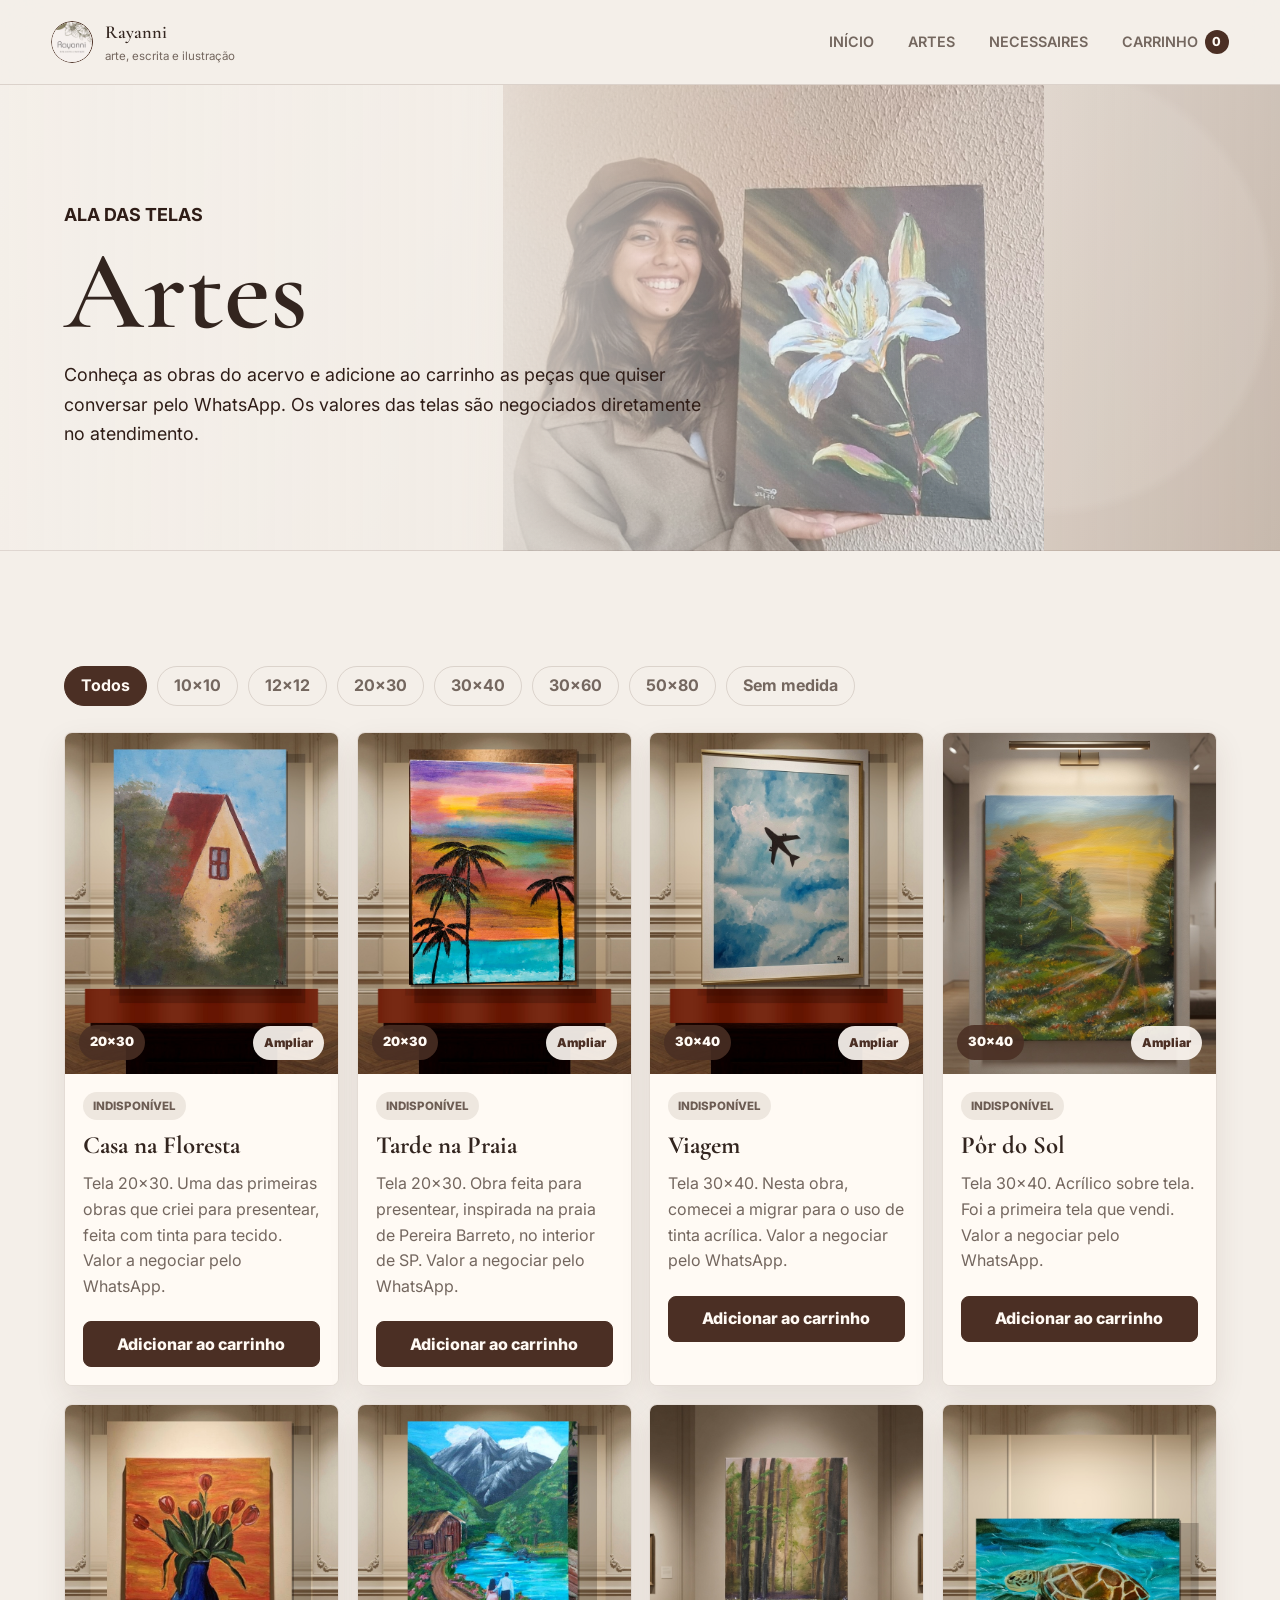
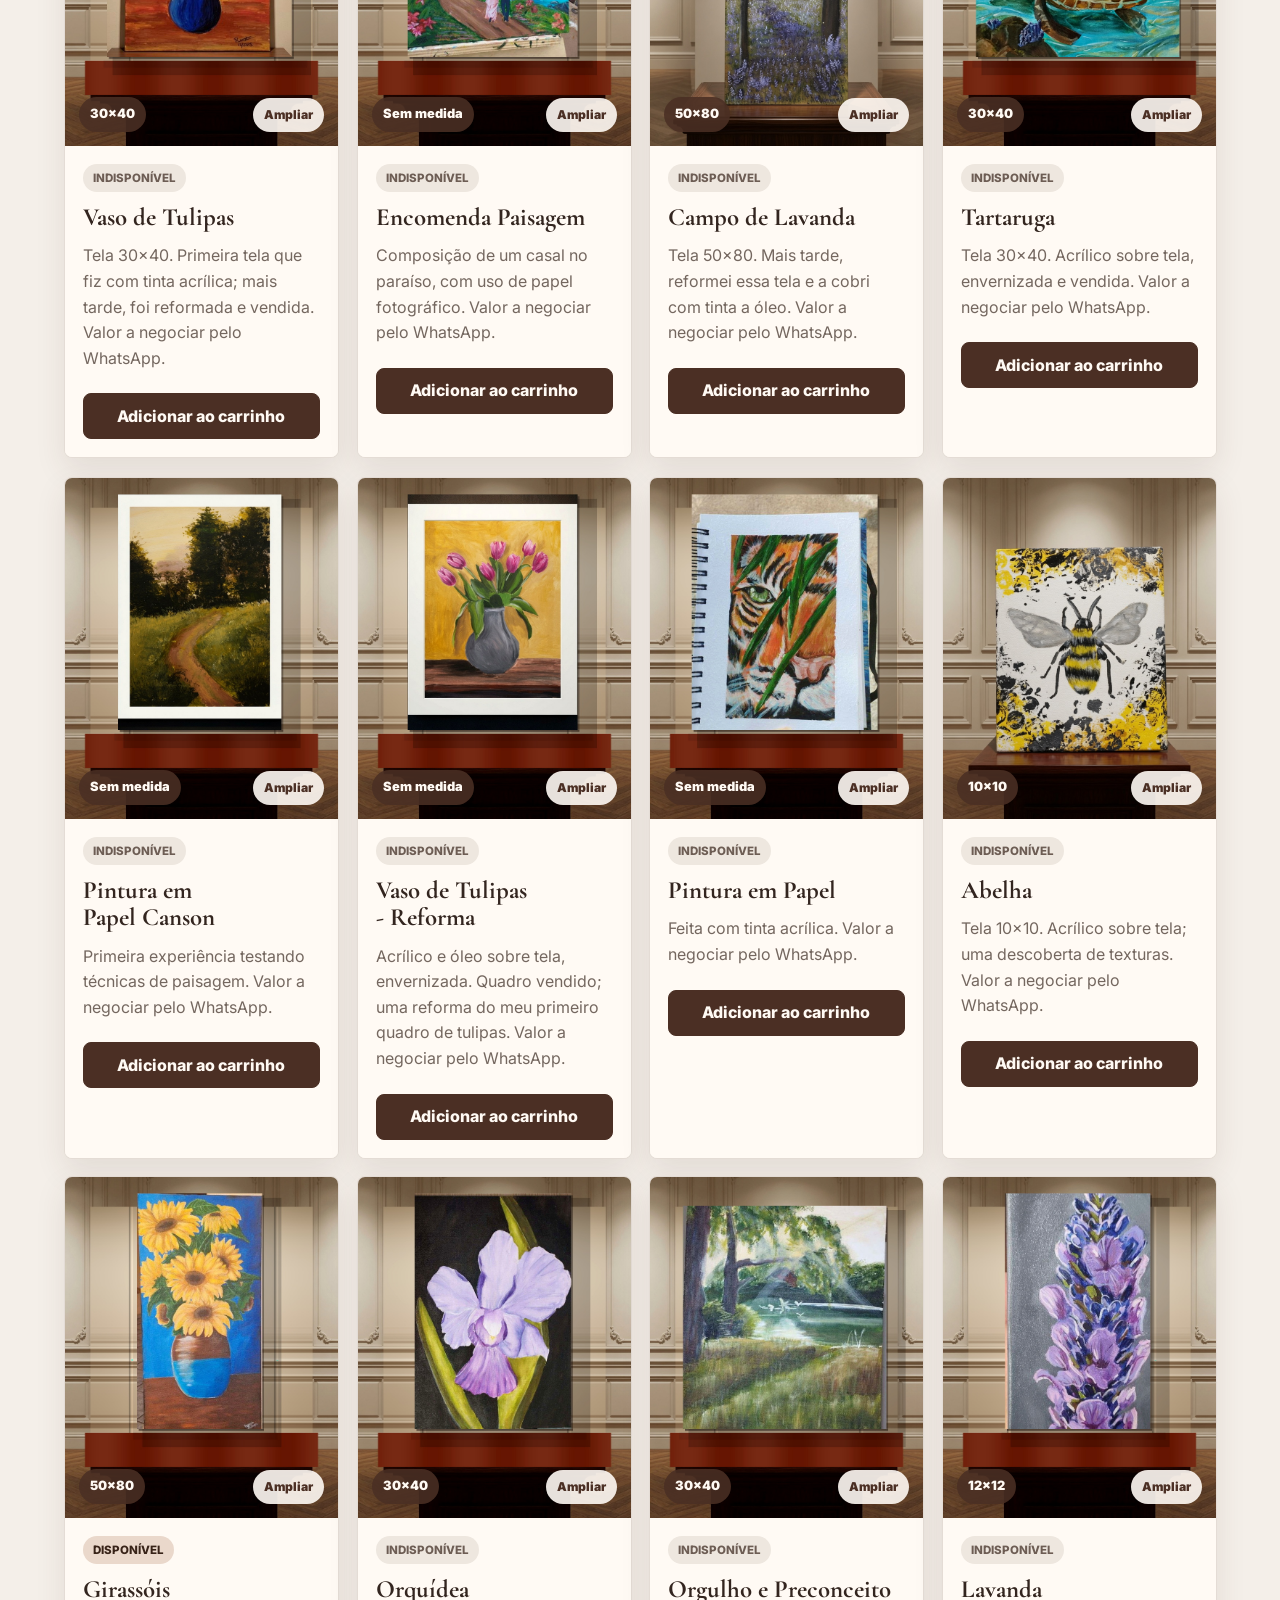
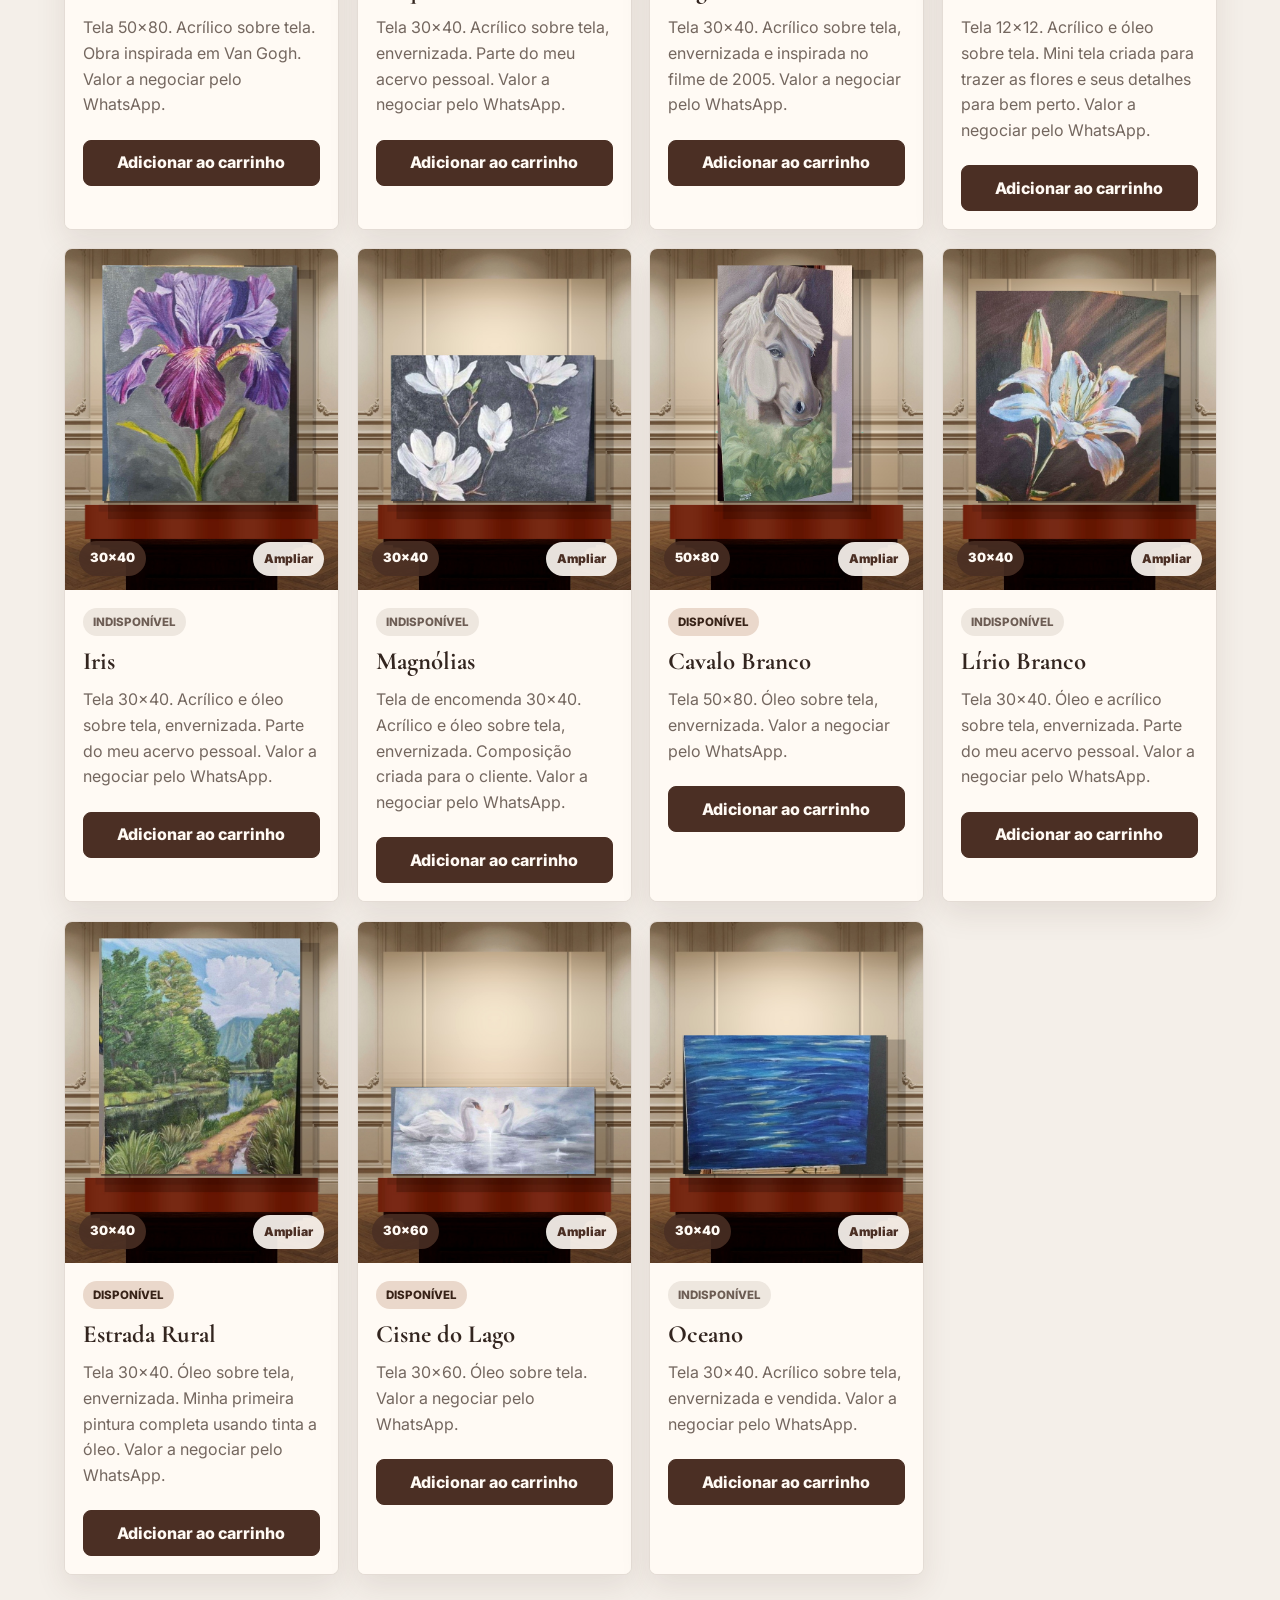
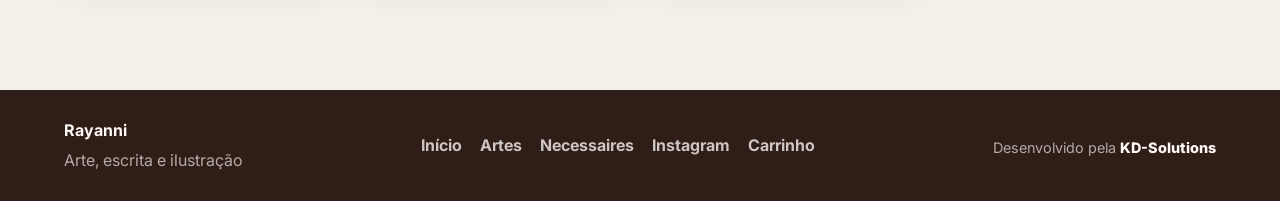
==== commit 0663e1e3: "Add files via upload" ====
--- a/pages/artes.html
+++ b/pages/artes.html
@@ -53,7 +53,7 @@
             <span>20x30</span>
           </button>
           <div class="art-info">
-            <span class="status available">Dispon&iacute;vel</span>
+            <span class="status unavailable">Indispon&iacute;vel</span>
             <h3>Casa na Floresta</h3>
             <p>Tela 20x30. Uma das primeiras obras que criei para presentear, feita com tinta para tecido. Valor a negociar pelo WhatsApp.</p>
             <button class="cart-button" type="button" data-add-cart data-id="arte-casa-na-floresta" data-name="Casa na Floresta" data-type="Tela 20x30" data-price="Valor a negociar pelo WhatsApp" data-image="../assets/obra-casa-na-floresta.jpeg">Adicionar ao carrinho</button>
@@ -66,7 +66,7 @@
             <span>20x30</span>
           </button>
           <div class="art-info">
-            <span class="status available">Dispon&iacute;vel</span>
+            <span class="status unavailable">Indispon&iacute;vel</span>
             <h3>Tarde na Praia</h3>
             <p>Tela 20x30. Obra feita para presentear, inspirada na praia de Pereira Barreto, no interior de SP. Valor a negociar pelo WhatsApp.</p>
             <button class="cart-button" type="button" data-add-cart data-id="arte-tarde-na-praia" data-name="Tarde na Praia" data-type="Tela 20x30" data-price="Valor a negociar pelo WhatsApp" data-image="../assets/obra-tarde-na-praia.jpeg">Adicionar ao carrinho</button>
@@ -79,7 +79,7 @@
             <span>30x40</span>
           </button>
           <div class="art-info">
-            <span class="status available">Dispon&iacute;vel</span>
+            <span class="status unavailable">Indispon&iacute;vel</span>
             <h3>Viagem</h3>
             <p>Tela 30x40. Nesta obra, comecei a migrar para o uso de tinta acrílica. Valor a negociar pelo WhatsApp.</p>
             <button class="cart-button" type="button" data-add-cart data-id="arte-viagem" data-name="Viagem" data-type="Tela 30x40" data-price="Valor a negociar pelo WhatsApp" data-image="../assets/obra-viagem.jpeg">Adicionar ao carrinho</button>
@@ -92,7 +92,7 @@
             <span>30x40</span>
           </button>
           <div class="art-info">
-            <span class="status available">Dispon&iacute;vel</span>
+            <span class="status unavailable">Indispon&iacute;vel</span>
             <h3>Pôr do Sol</h3>
             <p>Tela 30x40. Acrílico sobre tela. Foi a primeira tela que vendi. Valor a negociar pelo WhatsApp.</p>
             <button class="cart-button" type="button" data-add-cart data-id="arte-por-do-sol" data-name="Pôr do Sol" data-type="Tela 30x40" data-price="Valor a negociar pelo WhatsApp" data-image="../assets/obra-por-do-sol.jpeg">Adicionar ao carrinho</button>
@@ -105,7 +105,7 @@
             <span>30x40</span>
           </button>
           <div class="art-info">
-            <span class="status available">Dispon&iacute;vel</span>
+            <span class="status unavailable">Indispon&iacute;vel</span>
             <h3>Vaso de Tulipas</h3>
             <p>Tela 30x40. Primeira tela que fiz com tinta acrílica; mais tarde, foi reformada e vendida. Valor a negociar pelo WhatsApp.</p>
             <button class="cart-button" type="button" data-add-cart data-id="arte-vaso-de-tulipas" data-name="Vaso de Tulipas" data-type="Tela 30x40" data-price="Valor a negociar pelo WhatsApp" data-image="../assets/obra-vaso-de-tulipas.jpeg">Adicionar ao carrinho</button>
@@ -118,7 +118,7 @@
             <span>Sem medida</span>
           </button>
           <div class="art-info">
-            <span class="status available">Dispon&iacute;vel</span>
+            <span class="status unavailable">Indispon&iacute;vel</span>
             <h3>Encomenda Paisagem</h3>
             <p>Composição de um casal no paraíso, com uso de papel fotográfico. Valor a negociar pelo WhatsApp.</p>
             <button class="cart-button" type="button" data-add-cart data-id="arte-encomenda-paisagem" data-name="Encomenda Paisagem" data-type="Encomenda" data-price="Valor a negociar pelo WhatsApp" data-image="../assets/obra-um-casal-no-paraiso.jpeg">Adicionar ao carrinho</button>
@@ -131,7 +131,7 @@
             <span>50x80</span>
           </button>
           <div class="art-info">
-            <span class="status available">Dispon&iacute;vel</span>
+            <span class="status unavailable">Indispon&iacute;vel</span>
             <h3>Campo de Lavanda</h3>
             <p>Tela 50x80. Mais tarde, reformei essa tela e a cobri com tinta a óleo. Valor a negociar pelo WhatsApp.</p>
             <button class="cart-button" type="button" data-add-cart data-id="arte-campo-de-lavanda" data-name="Campo de Lavanda" data-type="Tela 50x80" data-price="Valor a negociar pelo WhatsApp" data-image="../assets/obra-campo-de-lavanda.jpeg">Adicionar ao carrinho</button>
@@ -144,7 +144,7 @@
             <span>30x40</span>
           </button>
           <div class="art-info">
-            <span class="status available">Dispon&iacute;vel</span>
+            <span class="status unavailable">Indispon&iacute;vel</span>
             <h3>Tartaruga</h3>
             <p>Tela 30x40. Acrílico sobre tela, envernizada e vendida. Valor a negociar pelo WhatsApp.</p>
             <button class="cart-button" type="button" data-add-cart data-id="arte-tartaruga" data-name="Tartaruga" data-type="Tela 30x40" data-price="Valor a negociar pelo WhatsApp" data-image="../assets/obra-tartaruga.jpeg">Adicionar ao carrinho</button>
@@ -157,7 +157,7 @@
             <span>Sem medida</span>
           </button>
           <div class="art-info">
-            <span class="status available">Dispon&iacute;vel</span>
+            <span class="status unavailable">Indispon&iacute;vel</span>
             <h3>Pintura em Papel Canson</h3>
             <p>Primeira experiência testando técnicas de paisagem. Valor a negociar pelo WhatsApp.</p>
             <button class="cart-button" type="button" data-add-cart data-id="arte-pintura-papel-canson" data-name="Pintura em Papel Canson" data-type="Papel Canson" data-price="Valor a negociar pelo WhatsApp" data-image="../assets/obra-pintura-papel-canson.jpg">Adicionar ao carrinho</button>
@@ -170,7 +170,7 @@
             <span>Sem medida</span>
           </button>
           <div class="art-info">
-            <span class="status available">Dispon&iacute;vel</span>
+            <span class="status unavailable">Indispon&iacute;vel</span>
             <h3>Vaso de Tulipas - Reforma</h3>
             <p>Acrílico e óleo sobre tela, envernizada. Quadro vendido; uma reforma do meu primeiro quadro de tulipas. Valor a negociar pelo WhatsApp.</p>
             <button class="cart-button" type="button" data-add-cart data-id="arte-vaso-de-tulipas-reforma" data-name="Vaso de Tulipas - Reforma" data-type="Tela" data-price="Valor a negociar pelo WhatsApp" data-image="../assets/obra-vaso-de-tulipas-reforma.jpg">Adicionar ao carrinho</button>
@@ -183,7 +183,7 @@
             <span>Sem medida</span>
           </button>
           <div class="art-info">
-            <span class="status available">Dispon&iacute;vel</span>
+            <span class="status unavailable">Indispon&iacute;vel</span>
             <h3>Pintura em Papel</h3>
             <p>Feita com tinta acrílica. Valor a negociar pelo WhatsApp.</p>
             <button class="cart-button" type="button" data-add-cart data-id="arte-pintura-em-papel-tigre" data-name="Pintura em Papel" data-type="Papel" data-price="Valor a negociar pelo WhatsApp" data-image="../assets/obra-pintura-em-papel-tigre.jpg">Adicionar ao carrinho</button>
@@ -196,7 +196,7 @@
             <span>10x10</span>
           </button>
           <div class="art-info">
-            <span class="status available">Dispon&iacute;vel</span>
+            <span class="status unavailable">Indispon&iacute;vel</span>
             <h3>Abelha</h3>
             <p>Tela 10x10. Acrílico sobre tela; uma descoberta de texturas. Valor a negociar pelo WhatsApp.</p>
             <button class="cart-button" type="button" data-add-cart data-id="arte-abelha" data-name="Abelha" data-type="Tela 10x10" data-price="Valor a negociar pelo WhatsApp" data-image="../assets/obra-abelha.jpg">Adicionar ao carrinho</button>
@@ -222,7 +222,7 @@
             <span>30x40</span>
           </button>
           <div class="art-info">
-            <span class="status available">Dispon&iacute;vel</span>
+            <span class="status unavailable">Indispon&iacute;vel</span>
             <h3>Orquídea</h3>
             <p>Tela 30x40. Acrílico sobre tela, envernizada. Parte do meu acervo pessoal. Valor a negociar pelo WhatsApp.</p>
             <button class="cart-button" type="button" data-add-cart data-id="arte-orquidea" data-name="Orquídea" data-type="Tela 30x40" data-price="Valor a negociar pelo WhatsApp" data-image="../assets/obra-orquidea.jpg">Adicionar ao carrinho</button>
@@ -235,7 +235,7 @@
             <span>30x40</span>
           </button>
           <div class="art-info">
-            <span class="status available">Dispon&iacute;vel</span>
+            <span class="status unavailable">Indispon&iacute;vel</span>
             <h3>Orgulho e Preconceito</h3>
             <p>Tela 30x40. Acrílico sobre tela, envernizada e inspirada no filme de 2005. Valor a negociar pelo WhatsApp.</p>
             <button class="cart-button" type="button" data-add-cart data-id="arte-orgulho-e-preconceito" data-name="Orgulho e Preconceito" data-type="Tela 30x40" data-price="Valor a negociar pelo WhatsApp" data-image="../assets/obra-orgulho-e-preconceito.jpg">Adicionar ao carrinho</button>
@@ -248,7 +248,7 @@
             <span>12x12</span>
           </button>
           <div class="art-info">
-            <span class="status available">Dispon&iacute;vel</span>
+            <span class="status unavailable">Indispon&iacute;vel</span>
             <h3>Lavanda</h3>
             <p>Tela 12x12. Acrílico e óleo sobre tela. Mini tela criada para trazer as flores e seus detalhes para bem perto. Valor a negociar pelo WhatsApp.</p>
             <button class="cart-button" type="button" data-add-cart data-id="arte-lavanda-mini" data-name="Lavanda" data-type="Tela 12x12" data-price="Valor a negociar pelo WhatsApp" data-image="../assets/obra-lavanda-mini.jpg">Adicionar ao carrinho</button>
@@ -261,7 +261,7 @@
             <span>30x40</span>
           </button>
           <div class="art-info">
-            <span class="status available">Dispon&iacute;vel</span>
+            <span class="status unavailable">Indispon&iacute;vel</span>
             <h3>Iris</h3>
             <p>Tela 30x40. Acrílico e óleo sobre tela, envernizada. Parte do meu acervo pessoal. Valor a negociar pelo WhatsApp.</p>
             <button class="cart-button" type="button" data-add-cart data-id="arte-iris" data-name="Iris" data-type="Tela 30x40" data-price="Valor a negociar pelo WhatsApp" data-image="../assets/obra-iris.jpg">Adicionar ao carrinho</button>
@@ -274,7 +274,7 @@
             <span>30x40</span>
           </button>
           <div class="art-info">
-            <span class="status available">Dispon&iacute;vel</span>
+            <span class="status unavailable">Indispon&iacute;vel</span>
             <h3>Magnólias</h3>
             <p>Tela de encomenda 30x40. Acrílico e óleo sobre tela, envernizada. Composição criada para o cliente. Valor a negociar pelo WhatsApp.</p>
             <button class="cart-button" type="button" data-add-cart data-id="arte-magnolias" data-name="Magnólias" data-type="Encomenda 30x40" data-price="Valor a negociar pelo WhatsApp" data-image="../assets/obra-magnolias.jpg">Adicionar ao carrinho</button>
@@ -300,7 +300,7 @@
             <span>30x40</span>
           </button>
           <div class="art-info">
-            <span class="status available">Dispon&iacute;vel</span>
+            <span class="status unavailable">Indispon&iacute;vel</span>
             <h3>Lírio Branco</h3>
             <p>Tela 30x40. Óleo e acrílico sobre tela, envernizada. Parte do meu acervo pessoal. Valor a negociar pelo WhatsApp.</p>
             <button class="cart-button" type="button" data-add-cart data-id="arte-lirio-branco" data-name="Lírio Branco" data-type="Tela 30x40" data-price="Valor a negociar pelo WhatsApp" data-image="../assets/obra-lirio-branco.jpg">Adicionar ao carrinho</button>
@@ -339,7 +339,7 @@
             <span>30x40</span>
           </button>
           <div class="art-info">
-            <span class="status available">Dispon&iacute;vel</span>
+            <span class="status unavailable">Indispon&iacute;vel</span>
             <h3>Oceano</h3>
             <p>Tela 30x40. Acrílico sobre tela, envernizada e vendida. Valor a negociar pelo WhatsApp.</p>
             <button class="cart-button" type="button" data-add-cart data-id="arte-oceano" data-name="Oceano" data-type="Tela 30x40" data-price="Valor a negociar pelo WhatsApp" data-image="../assets/obra-oceano.jpg">Adicionar ao carrinho</button>
@@ -351,7 +351,7 @@
 
   <footer class="footer">
     <div><strong>Rayanni</strong><p>Arte, escrita e ilustração</p></div>
-    <div class="footer-links"><a href="../index.html">Início</a><a href="artes.html">Artes</a><a href="necessaires.html">Necessaires</a><a href="carrinho.html">Carrinho</a></div>
+    <div class="footer-links"><a href="../index.html">Início</a><a href="artes.html">Artes</a><a href="necessaires.html">Necessaires</a><a href="https://www.instagram.com/ray_artnook?utm_source=qr&amp;igsh=NzhoNDhlMDdvcHk4" target="_blank" rel="noreferrer">Instagram</a><a href="carrinho.html">Carrinho</a></div>
     <p class="footer-credit">Desenvolvido pela <a href="https://www.instagram.com/kdsolutions.br/" target="_blank" rel="noreferrer">KD-Solutions</a></p>
   </footer>
 
--- a/css/styles.css
+++ b/css/styles.css
@@ -332,19 +332,19 @@
 }
 
 .frame-large {
-  right: 7%;
-  top: 8%;
-  width: min(48vw, 430px);
-  height: 420px;
-  transform: rotate(-2deg);
+  right: 10%;
+  top: 9%;
+  width: min(45vw, 380px);
+  height: 440px;
+  transform: rotate(2deg);
 }
 
 .frame-small {
-  left: 7%;
-  top: 27%;
-  width: min(30vw, 240px);
-  height: 280px;
-  transform: rotate(4deg);
+  left: 8%;
+  top: 30%;
+  width: min(42vw, 360px);
+  height: 220px;
+  transform: rotate(-4deg);
   z-index: 2;
 }
 
@@ -647,6 +647,11 @@
 }
 
 .art-card.is-hidden {
+  display: none;
+}
+
+.gallery-grid .art-card.is-hidden,
+.shop-grid .art-card.is-hidden {
   display: none;
 }
 
@@ -871,6 +876,11 @@
 .status.available {
   color: #382318;
   background: #ead8cb;
+}
+
+.status.unavailable {
+  color: #6d5d54;
+  background: #eee7df;
 }
 
 .status.portfolio {
@@ -1072,12 +1082,30 @@
   box-shadow: 0 20px 38px rgba(75, 47, 36, 0.18);
 }
 
+.carousel-slide > div {
+  display: grid;
+  grid-template-columns: 1fr;
+  justify-items: start;
+  gap: 12px;
+  min-width: 0;
+}
+
+.carousel-slide .status {
+  display: inline-flex;
+  width: auto;
+  margin: 0;
+}
+
 .carousel-slide h3 {
-  margin: 10px 0 8px;
+  margin: 0;
   font-family: "Cormorant Garamond", Georgia, serif;
   font-size: 3.2rem;
   line-height: 1;
   overflow-wrap: anywhere;
+}
+
+.carousel-slide p {
+  margin: 0;
 }
 
 .carousel-control {
@@ -1416,11 +1444,11 @@
   }
 
   .frame-large {
-    width: min(62vw, 400px);
+    width: min(58vw, 360px);
   }
 
   .frame-small {
-    width: min(34vw, 220px);
+    width: min(46vw, 320px);
   }
 
   .frame-medium {
@@ -1592,17 +1620,17 @@
   }
 
   .frame-large {
-    right: -7%;
-    top: 7%;
-    width: min(78vw, 330px);
-    height: 320px;
+    right: -3%;
+    top: 8%;
+    width: min(68vw, 300px);
+    height: 310px;
   }
 
   .frame-small {
     left: 4%;
-    top: 36%;
-    width: min(42vw, 180px);
-    height: 210px;
+    top: 44%;
+    width: min(62vw, 250px);
+    height: 160px;
   }
 
   .frame-medium {
@@ -1801,14 +1829,14 @@
   }
 
   .frame-large {
-    width: 260px;
-    height: 270px;
+    width: 240px;
+    height: 260px;
   }
 
   .frame-small {
-    top: 42%;
-    width: 142px;
-    height: 170px;
+    top: 48%;
+    width: 210px;
+    height: 135px;
   }
 
   .museum-bench {
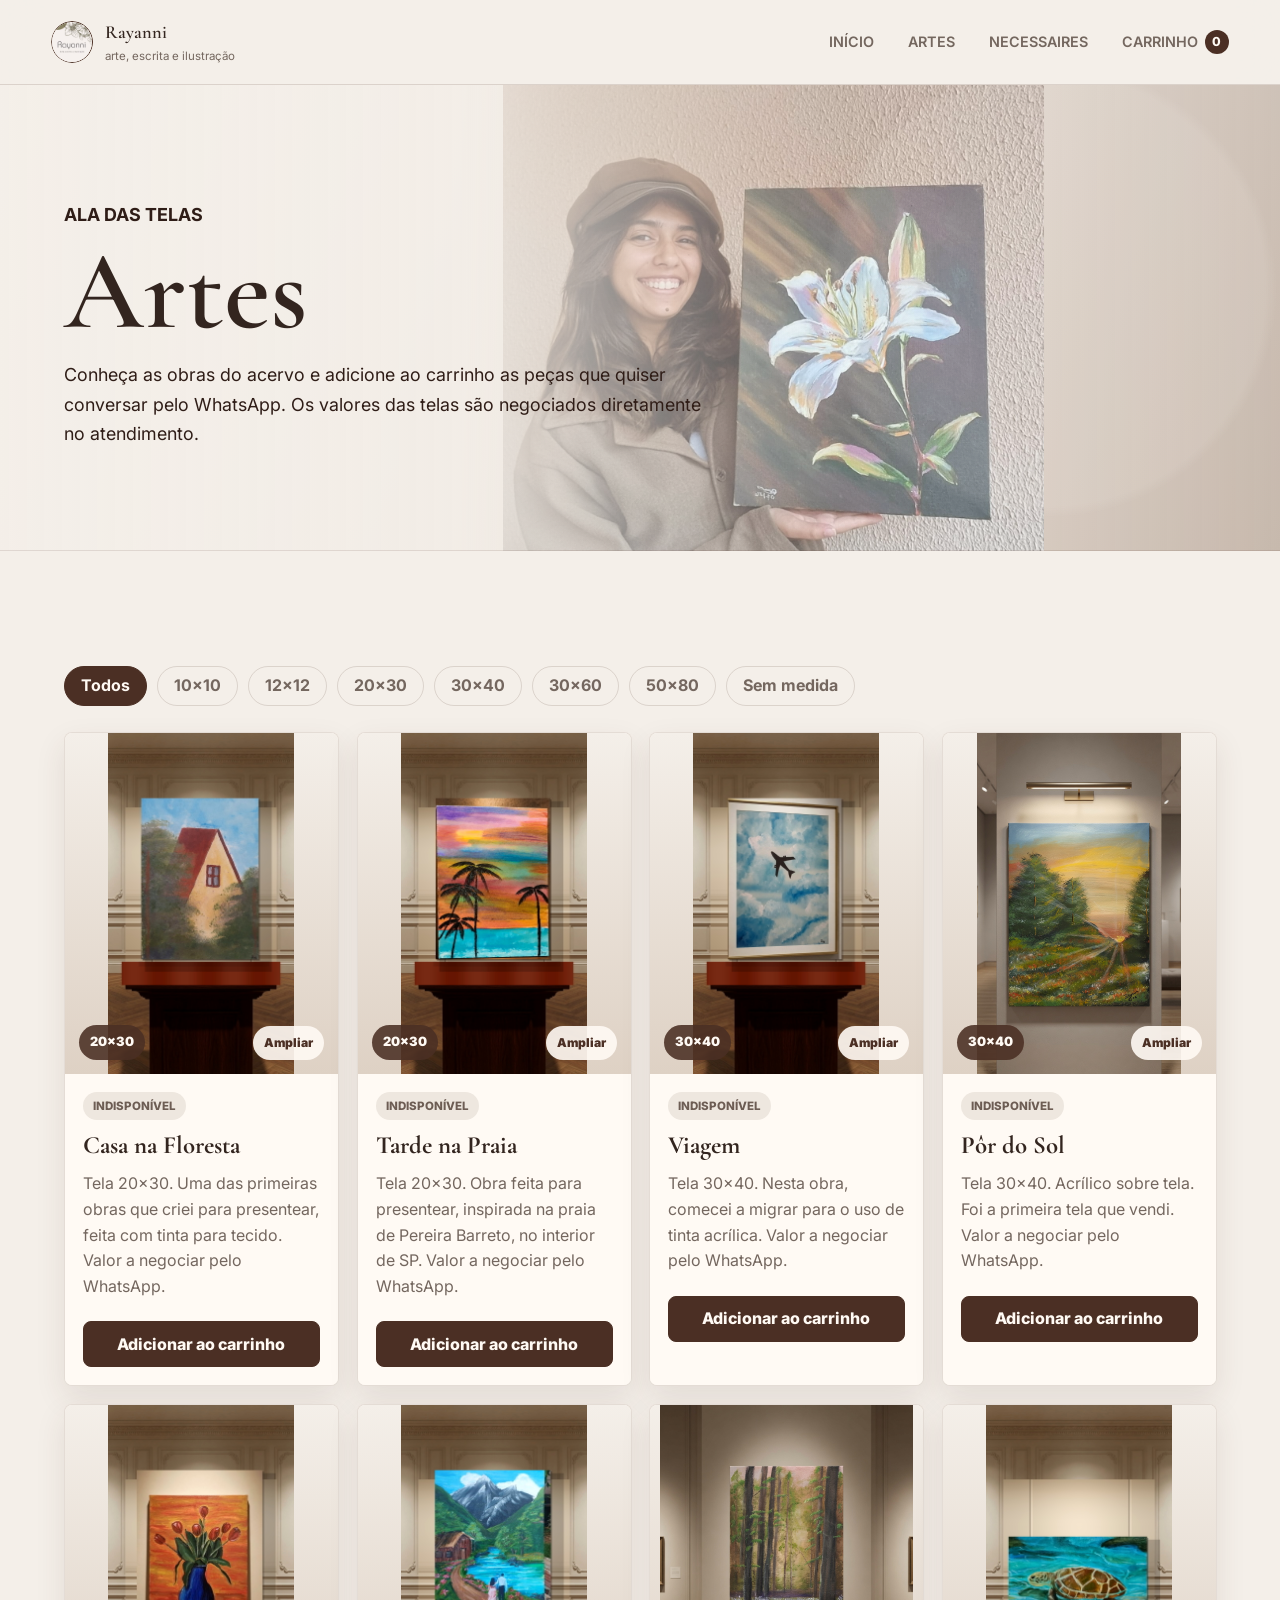
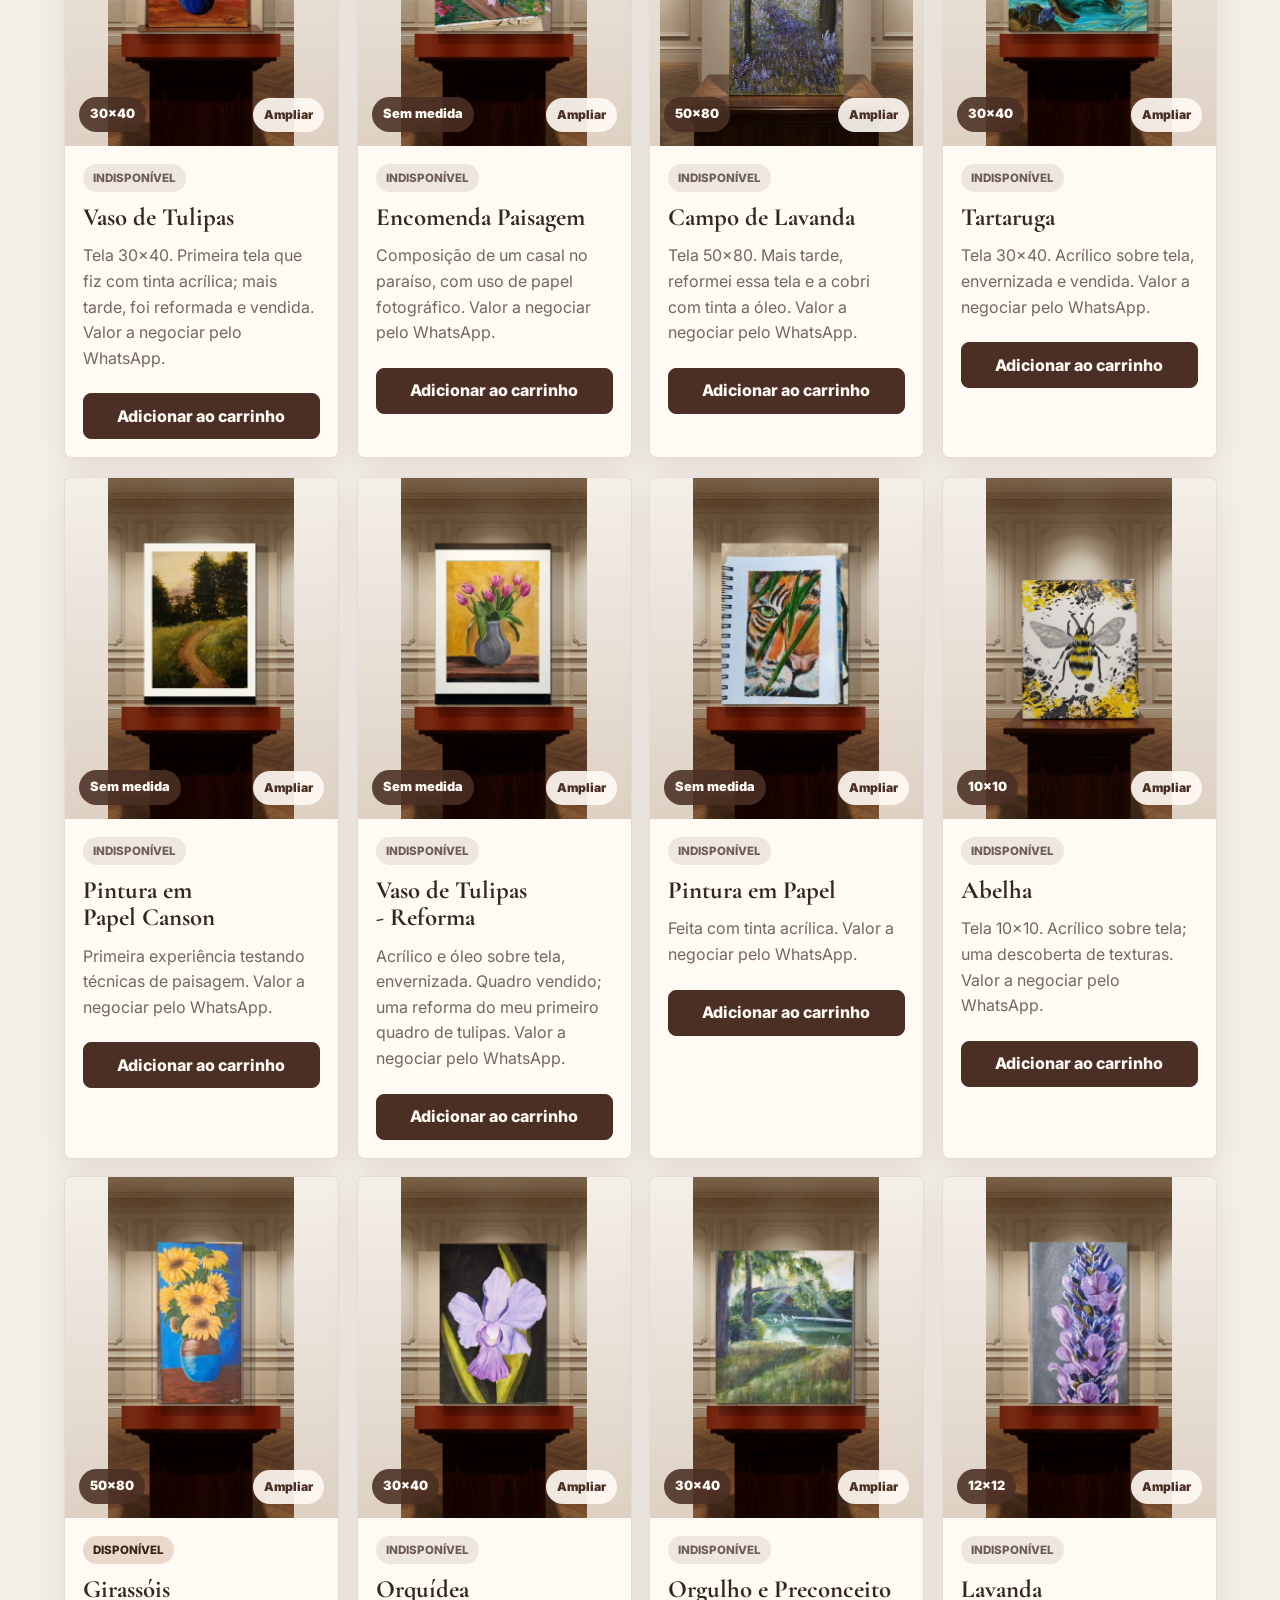
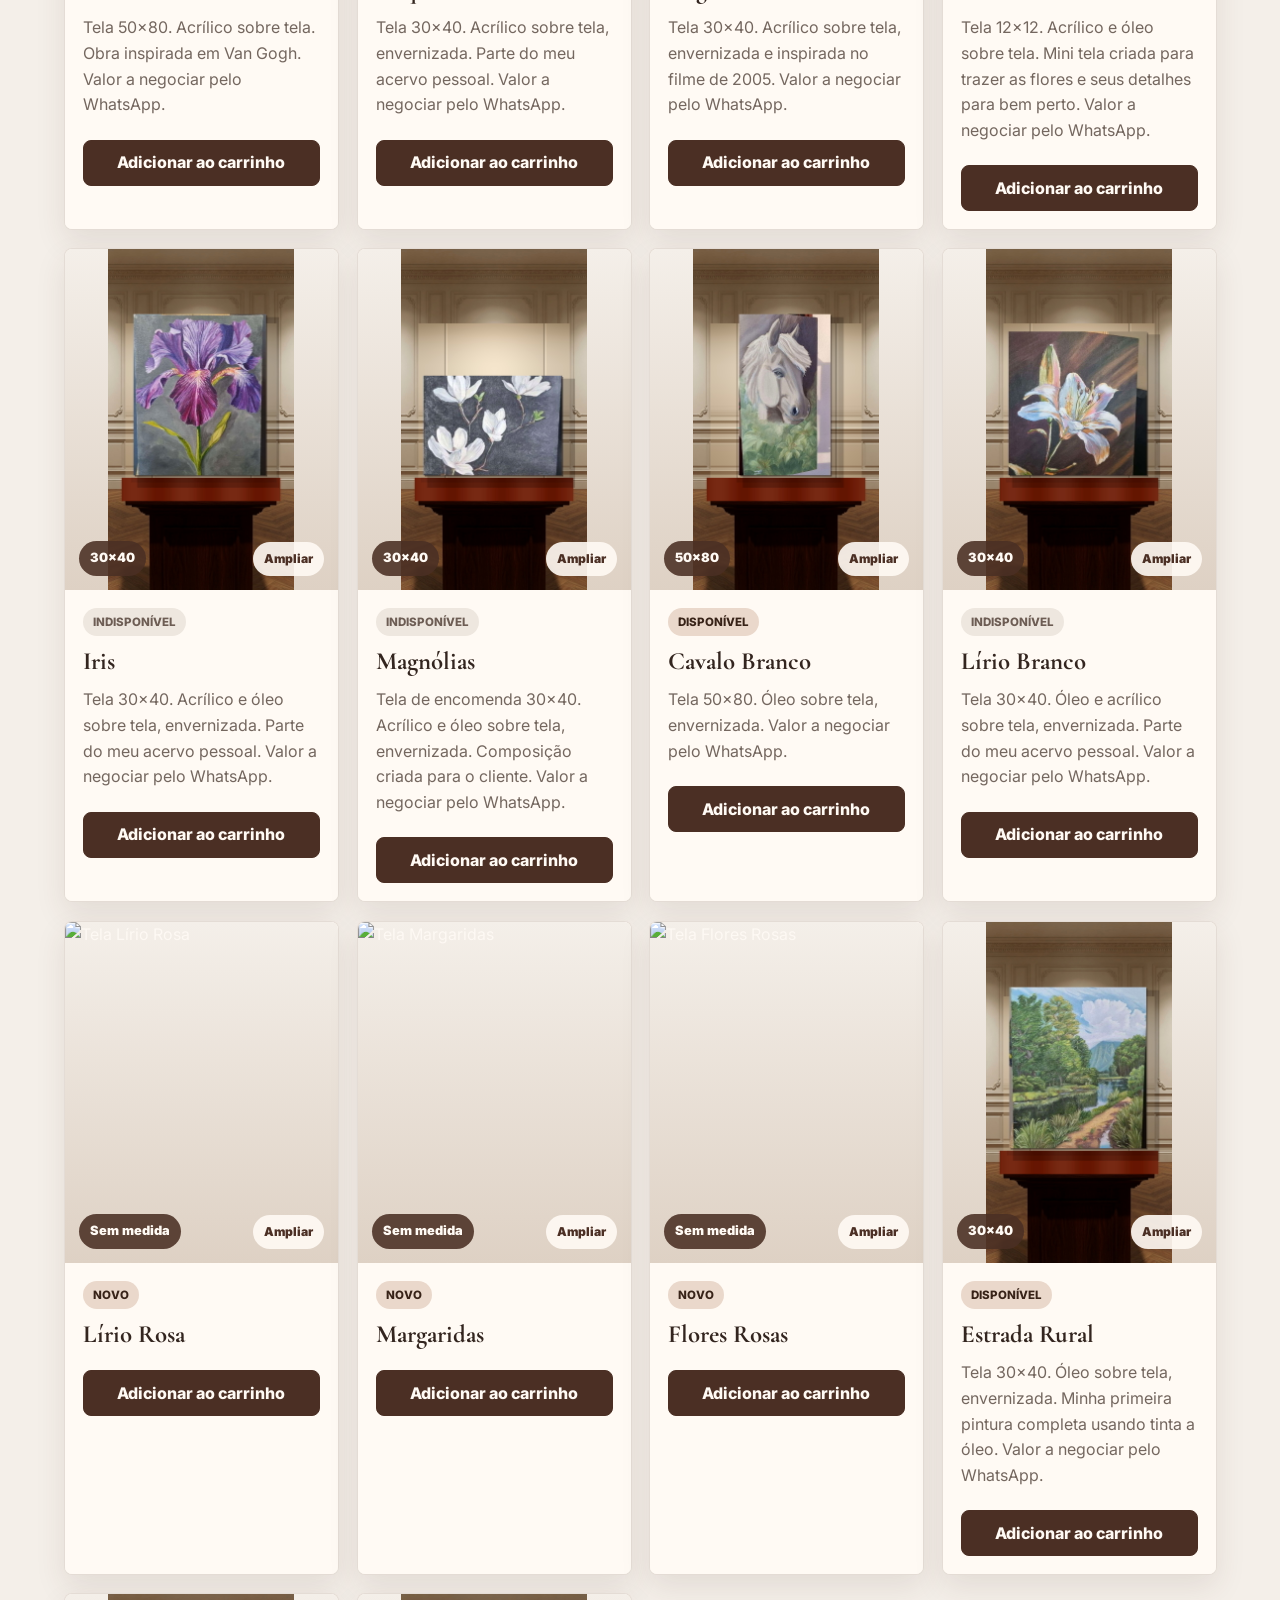
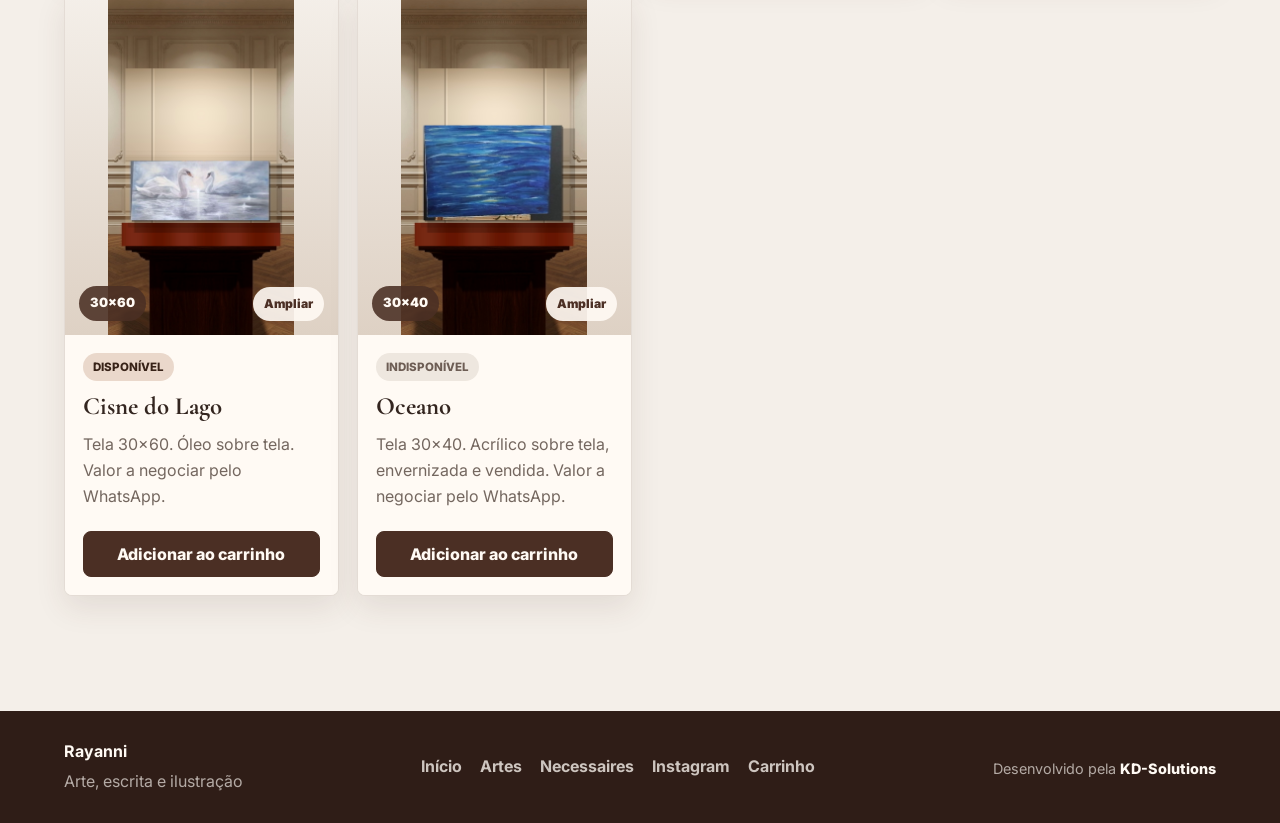
==== commit 18b9f175: "Update artes.html" ====
--- a/pages/artes.html
+++ b/pages/artes.html
@@ -1,364 +1,399 @@
-﻿<!DOCTYPE html>
-<html lang="pt-BR">
-<head>
-  <meta charset="UTF-8" />
-  <meta name="viewport" content="width=device-width, initial-scale=1.0" />
-  <meta name="description" content="Acervo de artes de Rayanni para consulta e carrinho." />
-  <title>Artes | Rayanni</title>
-  <link rel="icon" type="image/png" href="../assets/favicon.png" />
-  <link rel="apple-touch-icon" href="../assets/favicon.png" />
-  <link rel="preconnect" href="https://fonts.googleapis.com" />
-  <link rel="preconnect" href="https://fonts.gstatic.com" crossorigin />
-  <link href="https://fonts.googleapis.com/css2?family=Cormorant+Garamond:wght@500;600;700&family=Inter:wght@400;500;600;700&display=swap" rel="stylesheet" />
-  <link rel="stylesheet" href="../css/styles.css" />
-</head>
-<body>
-  <header class="site-header" data-header>
-    <a class="brand" href="../index.html" aria-label="Rayanni - Início">
-      <img class="brand-logo" src="../assets/logo-rayanni-header.jpeg" alt="Rayanni" />
-      <span><strong>Rayanni</strong><small>arte, escrita e ilustração</small></span>
-    </a>
-    <button class="menu-button" type="button" aria-label="Abrir menu" aria-expanded="false" data-menu-button><span></span><span></span><span></span></button>
-    <nav class="nav" data-nav aria-label="Navegação principal">
-      <a href="../index.html">Início</a>
-      <a href="artes.html">Artes</a>
-      <a href="necessaires.html">Necessaires</a>
-      <a href="carrinho.html" class="cart-link">Carrinho <span data-cart-count>0</span></a>
-    </nav>
-  </header>
-
-  <main>
-    <section class="page-hero art-page-hero">
-      <p class="eyebrow">Ala das telas</p>
-      <h1>Artes</h1>
-      <p>Conheça as obras do acervo e adicione ao carrinho as peças que quiser conversar pelo WhatsApp. Os valores das telas são negociados diretamente no atendimento.</p>
-    </section>
-
-    <section class="section">
-      <div class="filters" role="list" aria-label="Filtros do acervo">
-        <button class="filter active" type="button" data-filter="todos">Todos</button>
-        <button class="filter" type="button" data-filter="10x10">10x10</button>
-        <button class="filter" type="button" data-filter="12x12">12x12</button>
-        <button class="filter" type="button" data-filter="20x30">20x30</button>
-        <button class="filter" type="button" data-filter="30x40">30x40</button>
-        <button class="filter" type="button" data-filter="30x60">30x60</button>
-        <button class="filter" type="button" data-filter="50x80">50x80</button>
-        <button class="filter" type="button" data-filter="sem-medida">Sem medida</button>
-      </div>
-
-      <div class="gallery-grid shop-grid">
-        <article class="art-card" data-category="20x30">
-          <button class="art-image product-photo" type="button" data-gallery-title="Casa na Floresta" data-gallery-images="../assets/obra-casa-na-floresta.jpeg">
-            <img src="../assets/obra-casa-na-floresta.jpeg" alt="Tela Casa na Floresta, pintura de uma casa entre árvores" />
-            <span>20x30</span>
-          </button>
-          <div class="art-info">
-            <span class="status unavailable">Indispon&iacute;vel</span>
-            <h3>Casa na Floresta</h3>
-            <p>Tela 20x30. Uma das primeiras obras que criei para presentear, feita com tinta para tecido. Valor a negociar pelo WhatsApp.</p>
-            <button class="cart-button" type="button" data-add-cart data-id="arte-casa-na-floresta" data-name="Casa na Floresta" data-type="Tela 20x30" data-price="Valor a negociar pelo WhatsApp" data-image="../assets/obra-casa-na-floresta.jpeg">Adicionar ao carrinho</button>
-          </div>
-        </article>
-
-        <article class="art-card" data-category="20x30">
-          <button class="art-image product-photo" type="button" data-gallery-title="Tarde na Praia" data-gallery-images="../assets/obra-tarde-na-praia.jpeg">
-            <img src="../assets/obra-tarde-na-praia.jpeg" alt="Tela Tarde na Praia, pintura de pôr do sol com palmeiras" />
-            <span>20x30</span>
-          </button>
-          <div class="art-info">
-            <span class="status unavailable">Indispon&iacute;vel</span>
-            <h3>Tarde na Praia</h3>
-            <p>Tela 20x30. Obra feita para presentear, inspirada na praia de Pereira Barreto, no interior de SP. Valor a negociar pelo WhatsApp.</p>
-            <button class="cart-button" type="button" data-add-cart data-id="arte-tarde-na-praia" data-name="Tarde na Praia" data-type="Tela 20x30" data-price="Valor a negociar pelo WhatsApp" data-image="../assets/obra-tarde-na-praia.jpeg">Adicionar ao carrinho</button>
-          </div>
-        </article>
-
-        <article class="art-card" data-category="30x40">
-          <button class="art-image product-photo" type="button" data-gallery-title="Viagem" data-gallery-images="../assets/obra-viagem.jpeg">
-            <img src="../assets/obra-viagem.jpeg" alt="Tela Viagem, pintura de avião entre nuvens" />
-            <span>30x40</span>
-          </button>
-          <div class="art-info">
-            <span class="status unavailable">Indispon&iacute;vel</span>
-            <h3>Viagem</h3>
-            <p>Tela 30x40. Nesta obra, comecei a migrar para o uso de tinta acrílica. Valor a negociar pelo WhatsApp.</p>
-            <button class="cart-button" type="button" data-add-cart data-id="arte-viagem" data-name="Viagem" data-type="Tela 30x40" data-price="Valor a negociar pelo WhatsApp" data-image="../assets/obra-viagem.jpeg">Adicionar ao carrinho</button>
-          </div>
-        </article>
-
-        <article class="art-card" data-category="30x40">
-          <button class="art-image product-photo" type="button" data-gallery-title="Pôr do Sol" data-gallery-images="../assets/obra-por-do-sol.jpeg">
-            <img src="../assets/obra-por-do-sol.jpeg" alt="Tela Pôr do Sol, pintura de paisagem iluminada entre árvores" />
-            <span>30x40</span>
-          </button>
-          <div class="art-info">
-            <span class="status unavailable">Indispon&iacute;vel</span>
-            <h3>Pôr do Sol</h3>
-            <p>Tela 30x40. Acrílico sobre tela. Foi a primeira tela que vendi. Valor a negociar pelo WhatsApp.</p>
-            <button class="cart-button" type="button" data-add-cart data-id="arte-por-do-sol" data-name="Pôr do Sol" data-type="Tela 30x40" data-price="Valor a negociar pelo WhatsApp" data-image="../assets/obra-por-do-sol.jpeg">Adicionar ao carrinho</button>
-          </div>
-        </article>
-
-        <article class="art-card" data-category="30x40">
-          <button class="art-image product-photo" type="button" data-gallery-title="Vaso de Tulipas" data-gallery-images="../assets/obra-vaso-de-tulipas.jpeg">
-            <img src="../assets/obra-vaso-de-tulipas.jpeg" alt="Tela Vaso de Tulipas, pintura de tulipas em vaso azul" />
-            <span>30x40</span>
-          </button>
-          <div class="art-info">
-            <span class="status unavailable">Indispon&iacute;vel</span>
-            <h3>Vaso de Tulipas</h3>
-            <p>Tela 30x40. Primeira tela que fiz com tinta acrílica; mais tarde, foi reformada e vendida. Valor a negociar pelo WhatsApp.</p>
-            <button class="cart-button" type="button" data-add-cart data-id="arte-vaso-de-tulipas" data-name="Vaso de Tulipas" data-type="Tela 30x40" data-price="Valor a negociar pelo WhatsApp" data-image="../assets/obra-vaso-de-tulipas.jpeg">Adicionar ao carrinho</button>
-          </div>
-        </article>
-
-        <article class="art-card" data-category="sem-medida">
-          <button class="art-image product-photo" type="button" data-gallery-title="Encomenda Paisagem" data-gallery-images="../assets/obra-um-casal-no-paraiso.jpeg">
-            <img src="../assets/obra-um-casal-no-paraiso.jpeg" alt="Encomenda Paisagem, pintura de casal em uma paisagem com montanhas e lago" />
-            <span>Sem medida</span>
-          </button>
-          <div class="art-info">
-            <span class="status unavailable">Indispon&iacute;vel</span>
-            <h3>Encomenda Paisagem</h3>
-            <p>Composição de um casal no paraíso, com uso de papel fotográfico. Valor a negociar pelo WhatsApp.</p>
-            <button class="cart-button" type="button" data-add-cart data-id="arte-encomenda-paisagem" data-name="Encomenda Paisagem" data-type="Encomenda" data-price="Valor a negociar pelo WhatsApp" data-image="../assets/obra-um-casal-no-paraiso.jpeg">Adicionar ao carrinho</button>
-          </div>
-        </article>
-
-        <article class="art-card" data-category="50x80">
-          <button class="art-image product-photo" type="button" data-gallery-title="Campo de Lavanda" data-gallery-images="../assets/obra-campo-de-lavanda.jpeg">
-            <img src="../assets/obra-campo-de-lavanda.jpeg" alt="Tela Campo de Lavanda, pintura de floresta com flores lilases" />
-            <span>50x80</span>
-          </button>
-          <div class="art-info">
-            <span class="status unavailable">Indispon&iacute;vel</span>
-            <h3>Campo de Lavanda</h3>
-            <p>Tela 50x80. Mais tarde, reformei essa tela e a cobri com tinta a óleo. Valor a negociar pelo WhatsApp.</p>
-            <button class="cart-button" type="button" data-add-cart data-id="arte-campo-de-lavanda" data-name="Campo de Lavanda" data-type="Tela 50x80" data-price="Valor a negociar pelo WhatsApp" data-image="../assets/obra-campo-de-lavanda.jpeg">Adicionar ao carrinho</button>
-          </div>
-        </article>
-
-        <article class="art-card" data-category="30x40">
-          <button class="art-image product-photo" type="button" data-gallery-title="Tartaruga" data-gallery-images="../assets/obra-tartaruga.jpeg">
-            <img src="../assets/obra-tartaruga.jpeg" alt="Tela Tartaruga, pintura de tartaruga nadando em águas azuis" />
-            <span>30x40</span>
-          </button>
-          <div class="art-info">
-            <span class="status unavailable">Indispon&iacute;vel</span>
-            <h3>Tartaruga</h3>
-            <p>Tela 30x40. Acrílico sobre tela, envernizada e vendida. Valor a negociar pelo WhatsApp.</p>
-            <button class="cart-button" type="button" data-add-cart data-id="arte-tartaruga" data-name="Tartaruga" data-type="Tela 30x40" data-price="Valor a negociar pelo WhatsApp" data-image="../assets/obra-tartaruga.jpeg">Adicionar ao carrinho</button>
-          </div>
-        </article>
-
-        <article class="art-card" data-category="sem-medida">
-          <button class="art-image product-photo" type="button" data-gallery-title="Pintura em Papel Canson" data-gallery-images="../assets/obra-pintura-papel-canson.jpg">
-            <img src="../assets/obra-pintura-papel-canson.jpg" alt="Pintura em papel Canson com paisagem e caminho entre árvores" />
-            <span>Sem medida</span>
-          </button>
-          <div class="art-info">
-            <span class="status unavailable">Indispon&iacute;vel</span>
-            <h3>Pintura em Papel Canson</h3>
-            <p>Primeira experiência testando técnicas de paisagem. Valor a negociar pelo WhatsApp.</p>
-            <button class="cart-button" type="button" data-add-cart data-id="arte-pintura-papel-canson" data-name="Pintura em Papel Canson" data-type="Papel Canson" data-price="Valor a negociar pelo WhatsApp" data-image="../assets/obra-pintura-papel-canson.jpg">Adicionar ao carrinho</button>
-          </div>
-        </article>
-
-        <article class="art-card" data-category="sem-medida">
-          <button class="art-image product-photo" type="button" data-gallery-title="Vaso de Tulipas - Reforma" data-gallery-images="../assets/obra-vaso-de-tulipas-reforma.jpg">
-            <img src="../assets/obra-vaso-de-tulipas-reforma.jpg" alt="Tela Vaso de Tulipas reformada, pintura de tulipas em vaso cinza" />
-            <span>Sem medida</span>
-          </button>
-          <div class="art-info">
-            <span class="status unavailable">Indispon&iacute;vel</span>
-            <h3>Vaso de Tulipas - Reforma</h3>
-            <p>Acrílico e óleo sobre tela, envernizada. Quadro vendido; uma reforma do meu primeiro quadro de tulipas. Valor a negociar pelo WhatsApp.</p>
-            <button class="cart-button" type="button" data-add-cart data-id="arte-vaso-de-tulipas-reforma" data-name="Vaso de Tulipas - Reforma" data-type="Tela" data-price="Valor a negociar pelo WhatsApp" data-image="../assets/obra-vaso-de-tulipas-reforma.jpg">Adicionar ao carrinho</button>
-          </div>
-        </article>
-
-        <article class="art-card" data-category="sem-medida">
-          <button class="art-image product-photo" type="button" data-gallery-title="Pintura em Papel" data-gallery-images="../assets/obra-pintura-em-papel-tigre.jpg">
-            <img src="../assets/obra-pintura-em-papel-tigre.jpg" alt="Pintura em papel com rosto de tigre entre folhas" />
-            <span>Sem medida</span>
-          </button>
-          <div class="art-info">
-            <span class="status unavailable">Indispon&iacute;vel</span>
-            <h3>Pintura em Papel</h3>
-            <p>Feita com tinta acrílica. Valor a negociar pelo WhatsApp.</p>
-            <button class="cart-button" type="button" data-add-cart data-id="arte-pintura-em-papel-tigre" data-name="Pintura em Papel" data-type="Papel" data-price="Valor a negociar pelo WhatsApp" data-image="../assets/obra-pintura-em-papel-tigre.jpg">Adicionar ao carrinho</button>
-          </div>
-        </article>
-
-        <article class="art-card" data-category="10x10">
-          <button class="art-image product-photo" type="button" data-gallery-title="Abelha" data-gallery-images="../assets/obra-abelha.jpg">
-            <img src="../assets/obra-abelha.jpg" alt="Tela Abelha, pintura de abelha com texturas amarelas e pretas" />
-            <span>10x10</span>
-          </button>
-          <div class="art-info">
-            <span class="status unavailable">Indispon&iacute;vel</span>
-            <h3>Abelha</h3>
-            <p>Tela 10x10. Acrílico sobre tela; uma descoberta de texturas. Valor a negociar pelo WhatsApp.</p>
-            <button class="cart-button" type="button" data-add-cart data-id="arte-abelha" data-name="Abelha" data-type="Tela 10x10" data-price="Valor a negociar pelo WhatsApp" data-image="../assets/obra-abelha.jpg">Adicionar ao carrinho</button>
-          </div>
-        </article>
-
-        <article class="art-card" data-category="50x80">
-          <button class="art-image product-photo" type="button" data-gallery-title="Girassóis" data-gallery-images="../assets/obra-girassois.jpg">
-            <img src="../assets/obra-girassois.jpg" alt="Tela Girassóis, pintura de flores amarelas em vaso" />
-            <span>50x80</span>
-          </button>
-          <div class="art-info">
-            <span class="status available">Dispon&iacute;vel</span>
-            <h3>Girassóis</h3>
-            <p>Tela 50x80. Acrílico sobre tela. Obra inspirada em Van Gogh. Valor a negociar pelo WhatsApp.</p>
-            <button class="cart-button" type="button" data-add-cart data-id="arte-girassois" data-name="Girassóis" data-type="Tela 50x80" data-price="Valor a negociar pelo WhatsApp" data-image="../assets/obra-girassois.jpg">Adicionar ao carrinho</button>
-          </div>
-        </article>
-
-        <article class="art-card" data-category="30x40">
-          <button class="art-image product-photo" type="button" data-gallery-title="Orquídea" data-gallery-images="../assets/obra-orquidea.jpg">
-            <img src="../assets/obra-orquidea.jpg" alt="Tela Orquídea, pintura de flor lilás sobre fundo escuro" />
-            <span>30x40</span>
-          </button>
-          <div class="art-info">
-            <span class="status unavailable">Indispon&iacute;vel</span>
-            <h3>Orquídea</h3>
-            <p>Tela 30x40. Acrílico sobre tela, envernizada. Parte do meu acervo pessoal. Valor a negociar pelo WhatsApp.</p>
-            <button class="cart-button" type="button" data-add-cart data-id="arte-orquidea" data-name="Orquídea" data-type="Tela 30x40" data-price="Valor a negociar pelo WhatsApp" data-image="../assets/obra-orquidea.jpg">Adicionar ao carrinho</button>
-          </div>
-        </article>
-
-        <article class="art-card" data-category="30x40">
-          <button class="art-image product-photo" type="button" data-gallery-title="Orgulho e Preconceito" data-gallery-images="../assets/obra-orgulho-e-preconceito.jpg">
-            <img src="../assets/obra-orgulho-e-preconceito.jpg" alt="Tela Orgulho e Preconceito, pintura de paisagem com lago e árvores" />
-            <span>30x40</span>
-          </button>
-          <div class="art-info">
-            <span class="status unavailable">Indispon&iacute;vel</span>
-            <h3>Orgulho e Preconceito</h3>
-            <p>Tela 30x40. Acrílico sobre tela, envernizada e inspirada no filme de 2005. Valor a negociar pelo WhatsApp.</p>
-            <button class="cart-button" type="button" data-add-cart data-id="arte-orgulho-e-preconceito" data-name="Orgulho e Preconceito" data-type="Tela 30x40" data-price="Valor a negociar pelo WhatsApp" data-image="../assets/obra-orgulho-e-preconceito.jpg">Adicionar ao carrinho</button>
-          </div>
-        </article>
-
-        <article class="art-card" data-category="12x12">
-          <button class="art-image product-photo" type="button" data-gallery-title="Lavanda" data-gallery-images="../assets/obra-lavanda-mini.jpg">
-            <img src="../assets/obra-lavanda-mini.jpg" alt="Mini tela Lavanda, pintura de flor lavanda em fundo cinza" />
-            <span>12x12</span>
-          </button>
-          <div class="art-info">
-            <span class="status unavailable">Indispon&iacute;vel</span>
-            <h3>Lavanda</h3>
-            <p>Tela 12x12. Acrílico e óleo sobre tela. Mini tela criada para trazer as flores e seus detalhes para bem perto. Valor a negociar pelo WhatsApp.</p>
-            <button class="cart-button" type="button" data-add-cart data-id="arte-lavanda-mini" data-name="Lavanda" data-type="Tela 12x12" data-price="Valor a negociar pelo WhatsApp" data-image="../assets/obra-lavanda-mini.jpg">Adicionar ao carrinho</button>
-          </div>
-        </article>
-
-        <article class="art-card" data-category="30x40">
-          <button class="art-image product-photo" type="button" data-gallery-title="Iris" data-gallery-images="../assets/obra-iris.jpg">
-            <img src="../assets/obra-iris.jpg" alt="Tela Iris, pintura de flor roxa em fundo cinza" />
-            <span>30x40</span>
-          </button>
-          <div class="art-info">
-            <span class="status unavailable">Indispon&iacute;vel</span>
-            <h3>Iris</h3>
-            <p>Tela 30x40. Acrílico e óleo sobre tela, envernizada. Parte do meu acervo pessoal. Valor a negociar pelo WhatsApp.</p>
-            <button class="cart-button" type="button" data-add-cart data-id="arte-iris" data-name="Iris" data-type="Tela 30x40" data-price="Valor a negociar pelo WhatsApp" data-image="../assets/obra-iris.jpg">Adicionar ao carrinho</button>
-          </div>
-        </article>
-
-        <article class="art-card" data-category="30x40">
-          <button class="art-image product-photo" type="button" data-gallery-title="Magnólias" data-gallery-images="../assets/obra-magnolias.jpg">
-            <img src="../assets/obra-magnolias.jpg" alt="Tela de encomenda Magnólias, pintura de flores brancas sobre fundo escuro" />
-            <span>30x40</span>
-          </button>
-          <div class="art-info">
-            <span class="status unavailable">Indispon&iacute;vel</span>
-            <h3>Magnólias</h3>
-            <p>Tela de encomenda 30x40. Acrílico e óleo sobre tela, envernizada. Composição criada para o cliente. Valor a negociar pelo WhatsApp.</p>
-            <button class="cart-button" type="button" data-add-cart data-id="arte-magnolias" data-name="Magnólias" data-type="Encomenda 30x40" data-price="Valor a negociar pelo WhatsApp" data-image="../assets/obra-magnolias.jpg">Adicionar ao carrinho</button>
-          </div>
-        </article>
-
-        <article class="art-card" data-category="50x80">
-          <button class="art-image product-photo" type="button" data-gallery-title="Cavalo Branco" data-gallery-images="../assets/obra-cavalo-branco.jpg">
-            <img src="../assets/obra-cavalo-branco.jpg" alt="Tela Cavalo Branco, pintura de cavalo branco entre flores claras" />
-            <span>50x80</span>
-          </button>
-          <div class="art-info">
-            <span class="status available">Dispon&iacute;vel</span>
-            <h3>Cavalo Branco</h3>
-            <p>Tela 50x80. Óleo sobre tela, envernizada. Valor a negociar pelo WhatsApp.</p>
-            <button class="cart-button" type="button" data-add-cart data-id="arte-cavalo-branco" data-name="Cavalo Branco" data-type="Tela 50x80" data-price="Valor a negociar pelo WhatsApp" data-image="../assets/obra-cavalo-branco.jpg">Adicionar ao carrinho</button>
-          </div>
-        </article>
-
-        <article class="art-card" data-category="30x40">
-          <button class="art-image product-photo" type="button" data-gallery-title="Lírio Branco" data-gallery-images="../assets/obra-lirio-branco.jpg">
-            <img src="../assets/obra-lirio-branco.jpg" alt="Tela Lírio Branco, pintura de flor branca em fundo escuro" />
-            <span>30x40</span>
-          </button>
-          <div class="art-info">
-            <span class="status unavailable">Indispon&iacute;vel</span>
-            <h3>Lírio Branco</h3>
-            <p>Tela 30x40. Óleo e acrílico sobre tela, envernizada. Parte do meu acervo pessoal. Valor a negociar pelo WhatsApp.</p>
-            <button class="cart-button" type="button" data-add-cart data-id="arte-lirio-branco" data-name="Lírio Branco" data-type="Tela 30x40" data-price="Valor a negociar pelo WhatsApp" data-image="../assets/obra-lirio-branco.jpg">Adicionar ao carrinho</button>
-          </div>
-        </article>
-
-        <article class="art-card" data-category="30x40">
-          <button class="art-image product-photo" type="button" data-gallery-title="Estrada Rural" data-gallery-images="../assets/obra-estrada-rural.jpg">
-            <img src="../assets/obra-estrada-rural.jpg" alt="Tela Estrada Rural, pintura de caminho ao lado de rio e árvores" />
-            <span>30x40</span>
-          </button>
-          <div class="art-info">
-            <span class="status available">Dispon&iacute;vel</span>
-            <h3>Estrada Rural</h3>
-            <p>Tela 30x40. Óleo sobre tela, envernizada. Minha primeira pintura completa usando tinta a óleo. Valor a negociar pelo WhatsApp.</p>
-            <button class="cart-button" type="button" data-add-cart data-id="arte-estrada-rural" data-name="Estrada Rural" data-type="Tela 30x40" data-price="Valor a negociar pelo WhatsApp" data-image="../assets/obra-estrada-rural.jpg">Adicionar ao carrinho</button>
-          </div>
-        </article>
-
-        <article class="art-card" data-category="30x60">
-          <button class="art-image product-photo" type="button" data-gallery-title="Cisne do Lago" data-gallery-images="../assets/obra-cisne-do-lago.jpg">
-            <img src="../assets/obra-cisne-do-lago.jpg" alt="Tela Cisne do Lago, pintura de dois cisnes sobre água" />
-            <span>30x60</span>
-          </button>
-          <div class="art-info">
-            <span class="status available">Dispon&iacute;vel</span>
-            <h3>Cisne do Lago</h3>
-            <p>Tela 30x60. Óleo sobre tela. Valor a negociar pelo WhatsApp.</p>
-            <button class="cart-button" type="button" data-add-cart data-id="arte-cisne-do-lago" data-name="Cisne do Lago" data-type="Tela 30x60" data-price="Valor a negociar pelo WhatsApp" data-image="../assets/obra-cisne-do-lago.jpg">Adicionar ao carrinho</button>
-          </div>
-        </article>
-
-        <article class="art-card" data-category="30x40">
-          <button class="art-image product-photo" type="button" data-gallery-title="Oceano" data-gallery-images="../assets/obra-oceano.jpg">
-            <img src="../assets/obra-oceano.jpg" alt="Tela Oceano, pintura abstrata de água em tons de azul" />
-            <span>30x40</span>
-          </button>
-          <div class="art-info">
-            <span class="status unavailable">Indispon&iacute;vel</span>
-            <h3>Oceano</h3>
-            <p>Tela 30x40. Acrílico sobre tela, envernizada e vendida. Valor a negociar pelo WhatsApp.</p>
-            <button class="cart-button" type="button" data-add-cart data-id="arte-oceano" data-name="Oceano" data-type="Tela 30x40" data-price="Valor a negociar pelo WhatsApp" data-image="../assets/obra-oceano.jpg">Adicionar ao carrinho</button>
-          </div>
-        </article>
-      </div>
-    </section>
-  </main>
-
-  <footer class="footer">
-    <div><strong>Rayanni</strong><p>Arte, escrita e ilustração</p></div>
-    <div class="footer-links"><a href="../index.html">Início</a><a href="artes.html">Artes</a><a href="necessaires.html">Necessaires</a><a href="https://www.instagram.com/ray_artnook?utm_source=qr&amp;igsh=NzhoNDhlMDdvcHk4" target="_blank" rel="noreferrer">Instagram</a><a href="carrinho.html">Carrinho</a></div>
-    <p class="footer-credit">Desenvolvido pela <a href="https://www.instagram.com/kdsolutions.br/" target="_blank" rel="noreferrer">KD-Solutions</a></p>
-  </footer>
-
-  <script src="../js/script.js"></script>
-</body>
-</html>
-
-
-
-
+<!DOCTYPE html>
+<html lang="pt-BR">
+<head>
+  <meta charset="UTF-8" />
+  <meta name="viewport" content="width=device-width, initial-scale=1.0" />
+  <meta name="description" content="Acervo de artes de Rayanni para consulta e carrinho." />
+  <title>Artes | Rayanni</title>
+  <link rel="icon" type="image/png" href="../assets/favicon.png" />
+  <link rel="apple-touch-icon" href="../assets/favicon.png" />
+  <link rel="preconnect" href="https://fonts.googleapis.com" />
+  <link rel="preconnect" href="https://fonts.gstatic.com" crossorigin />
+  <link href="https://fonts.googleapis.com/css2?family=Cormorant+Garamond:wght@500;600;700&family=Inter:wght@400;500;600;700&display=swap" rel="stylesheet" />
+  <link rel="stylesheet" href="../css/styles.css" />
+</head>
+<body>
+  <header class="site-header" data-header>
+    <a class="brand" href="../index.html" aria-label="Rayanni - Início">
+      <img class="brand-logo" src="../assets/logo-rayanni-header.jpeg" alt="Rayanni" />
+      <span><strong>Rayanni</strong><small>arte, escrita e ilustração</small></span>
+    </a>
+    <button class="menu-button" type="button" aria-label="Abrir menu" aria-expanded="false" data-menu-button><span></span><span></span><span></span></button>
+    <nav class="nav" data-nav aria-label="Navegação principal">
+      <a href="../index.html">Início</a>
+      <a href="artes.html">Artes</a>
+      <a href="necessaires.html">Necessaires</a>
+      <a href="carrinho.html" class="cart-link">Carrinho <span data-cart-count>0</span></a>
+    </nav>
+  </header>
+
+  <main>
+    <section class="page-hero art-page-hero">
+      <p class="eyebrow">Ala das telas</p>
+      <h1>Artes</h1>
+      <p>Conheça as obras do acervo e adicione ao carrinho as peças que quiser conversar pelo WhatsApp. Os valores das telas são negociados diretamente no atendimento.</p>
+    </section>
+
+    <section class="section">
+      <div class="filters" role="list" aria-label="Filtros do acervo">
+        <button class="filter active" type="button" data-filter="todos">Todos</button>
+        <button class="filter" type="button" data-filter="10x10">10x10</button>
+        <button class="filter" type="button" data-filter="12x12">12x12</button>
+        <button class="filter" type="button" data-filter="20x30">20x30</button>
+        <button class="filter" type="button" data-filter="30x40">30x40</button>
+        <button class="filter" type="button" data-filter="30x60">30x60</button>
+        <button class="filter" type="button" data-filter="50x80">50x80</button>
+        <button class="filter" type="button" data-filter="sem-medida">Sem medida</button>
+      </div>
+
+      <div class="gallery-grid shop-grid">
+        <article class="art-card" data-category="20x30">
+          <button class="art-image product-photo" type="button" data-gallery-title="Casa na Floresta" data-gallery-images="../assets/obra-casa-na-floresta.jpeg">
+            <img src="../assets/obra-casa-na-floresta.jpeg" alt="Tela Casa na Floresta, pintura de uma casa entre árvores" />
+            <span>20x30</span>
+          </button>
+          <div class="art-info">
+            <span class="status unavailable">Indispon&iacute;vel</span>
+            <h3>Casa na Floresta</h3>
+            <p>Tela 20x30. Uma das primeiras obras que criei para presentear, feita com tinta para tecido. Valor a negociar pelo WhatsApp.</p>
+            <button class="cart-button" type="button" data-add-cart data-id="arte-casa-na-floresta" data-name="Casa na Floresta" data-type="Tela 20x30" data-price="Valor a negociar pelo WhatsApp" data-image="../assets/obra-casa-na-floresta.jpeg">Adicionar ao carrinho</button>
+          </div>
+        </article>
+
+        <article class="art-card" data-category="20x30">
+          <button class="art-image product-photo" type="button" data-gallery-title="Tarde na Praia" data-gallery-images="../assets/obra-tarde-na-praia.jpeg">
+            <img src="../assets/obra-tarde-na-praia.jpeg" alt="Tela Tarde na Praia, pintura de pôr do sol com palmeiras" />
+            <span>20x30</span>
+          </button>
+          <div class="art-info">
+            <span class="status unavailable">Indispon&iacute;vel</span>
+            <h3>Tarde na Praia</h3>
+            <p>Tela 20x30. Obra feita para presentear, inspirada na praia de Pereira Barreto, no interior de SP. Valor a negociar pelo WhatsApp.</p>
+            <button class="cart-button" type="button" data-add-cart data-id="arte-tarde-na-praia" data-name="Tarde na Praia" data-type="Tela 20x30" data-price="Valor a negociar pelo WhatsApp" data-image="../assets/obra-tarde-na-praia.jpeg">Adicionar ao carrinho</button>
+          </div>
+        </article>
+
+        <article class="art-card" data-category="30x40">
+          <button class="art-image product-photo" type="button" data-gallery-title="Viagem" data-gallery-images="../assets/obra-viagem.jpeg">
+            <img src="../assets/obra-viagem.jpeg" alt="Tela Viagem, pintura de avião entre nuvens" />
+            <span>30x40</span>
+          </button>
+          <div class="art-info">
+            <span class="status unavailable">Indispon&iacute;vel</span>
+            <h3>Viagem</h3>
+            <p>Tela 30x40. Nesta obra, comecei a migrar para o uso de tinta acrílica. Valor a negociar pelo WhatsApp.</p>
+            <button class="cart-button" type="button" data-add-cart data-id="arte-viagem" data-name="Viagem" data-type="Tela 30x40" data-price="Valor a negociar pelo WhatsApp" data-image="../assets/obra-viagem.jpeg">Adicionar ao carrinho</button>
+          </div>
+        </article>
+
+        <article class="art-card" data-category="30x40">
+          <button class="art-image product-photo" type="button" data-gallery-title="Pôr do Sol" data-gallery-images="../assets/obra-por-do-sol.jpeg">
+            <img src="../assets/obra-por-do-sol.jpeg" alt="Tela Pôr do Sol, pintura de paisagem iluminada entre árvores" />
+            <span>30x40</span>
+          </button>
+          <div class="art-info">
+            <span class="status unavailable">Indispon&iacute;vel</span>
+            <h3>Pôr do Sol</h3>
+            <p>Tela 30x40. Acrílico sobre tela. Foi a primeira tela que vendi. Valor a negociar pelo WhatsApp.</p>
+            <button class="cart-button" type="button" data-add-cart data-id="arte-por-do-sol" data-name="Pôr do Sol" data-type="Tela 30x40" data-price="Valor a negociar pelo WhatsApp" data-image="../assets/obra-por-do-sol.jpeg">Adicionar ao carrinho</button>
+          </div>
+        </article>
+
+        <article class="art-card" data-category="30x40">
+          <button class="art-image product-photo" type="button" data-gallery-title="Vaso de Tulipas" data-gallery-images="../assets/obra-vaso-de-tulipas.jpeg">
+            <img src="../assets/obra-vaso-de-tulipas.jpeg" alt="Tela Vaso de Tulipas, pintura de tulipas em vaso azul" />
+            <span>30x40</span>
+          </button>
+          <div class="art-info">
+            <span class="status unavailable">Indispon&iacute;vel</span>
+            <h3>Vaso de Tulipas</h3>
+            <p>Tela 30x40. Primeira tela que fiz com tinta acrílica; mais tarde, foi reformada e vendida. Valor a negociar pelo WhatsApp.</p>
+            <button class="cart-button" type="button" data-add-cart data-id="arte-vaso-de-tulipas" data-name="Vaso de Tulipas" data-type="Tela 30x40" data-price="Valor a negociar pelo WhatsApp" data-image="../assets/obra-vaso-de-tulipas.jpeg">Adicionar ao carrinho</button>
+          </div>
+        </article>
+
+        <article class="art-card" data-category="sem-medida">
+          <button class="art-image product-photo" type="button" data-gallery-title="Encomenda Paisagem" data-gallery-images="../assets/obra-um-casal-no-paraiso.jpeg">
+            <img src="../assets/obra-um-casal-no-paraiso.jpeg" alt="Encomenda Paisagem, pintura de casal em uma paisagem com montanhas e lago" />
+            <span>Sem medida</span>
+          </button>
+          <div class="art-info">
+            <span class="status unavailable">Indispon&iacute;vel</span>
+            <h3>Encomenda Paisagem</h3>
+            <p>Composição de um casal no paraíso, com uso de papel fotográfico. Valor a negociar pelo WhatsApp.</p>
+            <button class="cart-button" type="button" data-add-cart data-id="arte-encomenda-paisagem" data-name="Encomenda Paisagem" data-type="Encomenda" data-price="Valor a negociar pelo WhatsApp" data-image="../assets/obra-um-casal-no-paraiso.jpeg">Adicionar ao carrinho</button>
+          </div>
+        </article>
+
+        <article class="art-card" data-category="50x80">
+          <button class="art-image product-photo" type="button" data-gallery-title="Campo de Lavanda" data-gallery-images="../assets/obra-campo-de-lavanda.jpeg">
+            <img src="../assets/obra-campo-de-lavanda.jpeg" alt="Tela Campo de Lavanda, pintura de floresta com flores lilases" />
+            <span>50x80</span>
+          </button>
+          <div class="art-info">
+            <span class="status unavailable">Indispon&iacute;vel</span>
+            <h3>Campo de Lavanda</h3>
+            <p>Tela 50x80. Mais tarde, reformei essa tela e a cobri com tinta a óleo. Valor a negociar pelo WhatsApp.</p>
+            <button class="cart-button" type="button" data-add-cart data-id="arte-campo-de-lavanda" data-name="Campo de Lavanda" data-type="Tela 50x80" data-price="Valor a negociar pelo WhatsApp" data-image="../assets/obra-campo-de-lavanda.jpeg">Adicionar ao carrinho</button>
+          </div>
+        </article>
+
+        <article class="art-card" data-category="30x40">
+          <button class="art-image product-photo" type="button" data-gallery-title="Tartaruga" data-gallery-images="../assets/obra-tartaruga.jpeg">
+            <img src="../assets/obra-tartaruga.jpeg" alt="Tela Tartaruga, pintura de tartaruga nadando em águas azuis" />
+            <span>30x40</span>
+          </button>
+          <div class="art-info">
+            <span class="status unavailable">Indispon&iacute;vel</span>
+            <h3>Tartaruga</h3>
+            <p>Tela 30x40. Acrílico sobre tela, envernizada e vendida. Valor a negociar pelo WhatsApp.</p>
+            <button class="cart-button" type="button" data-add-cart data-id="arte-tartaruga" data-name="Tartaruga" data-type="Tela 30x40" data-price="Valor a negociar pelo WhatsApp" data-image="../assets/obra-tartaruga.jpeg">Adicionar ao carrinho</button>
+          </div>
+        </article>
+
+        <article class="art-card" data-category="sem-medida">
+          <button class="art-image product-photo" type="button" data-gallery-title="Pintura em Papel Canson" data-gallery-images="../assets/obra-pintura-papel-canson.jpg">
+            <img src="../assets/obra-pintura-papel-canson.jpg" alt="Pintura em papel Canson com paisagem e caminho entre árvores" />
+            <span>Sem medida</span>
+          </button>
+          <div class="art-info">
+            <span class="status unavailable">Indispon&iacute;vel</span>
+            <h3>Pintura em Papel Canson</h3>
+            <p>Primeira experiência testando técnicas de paisagem. Valor a negociar pelo WhatsApp.</p>
+            <button class="cart-button" type="button" data-add-cart data-id="arte-pintura-papel-canson" data-name="Pintura em Papel Canson" data-type="Papel Canson" data-price="Valor a negociar pelo WhatsApp" data-image="../assets/obra-pintura-papel-canson.jpg">Adicionar ao carrinho</button>
+          </div>
+        </article>
+
+        <article class="art-card" data-category="sem-medida">
+          <button class="art-image product-photo" type="button" data-gallery-title="Vaso de Tulipas - Reforma" data-gallery-images="../assets/obra-vaso-de-tulipas-reforma.jpg">
+            <img src="../assets/obra-vaso-de-tulipas-reforma.jpg" alt="Tela Vaso de Tulipas reformada, pintura de tulipas em vaso cinza" />
+            <span>Sem medida</span>
+          </button>
+          <div class="art-info">
+            <span class="status unavailable">Indispon&iacute;vel</span>
+            <h3>Vaso de Tulipas - Reforma</h3>
+            <p>Acrílico e óleo sobre tela, envernizada. Quadro vendido; uma reforma do meu primeiro quadro de tulipas. Valor a negociar pelo WhatsApp.</p>
+            <button class="cart-button" type="button" data-add-cart data-id="arte-vaso-de-tulipas-reforma" data-name="Vaso de Tulipas - Reforma" data-type="Tela" data-price="Valor a negociar pelo WhatsApp" data-image="../assets/obra-vaso-de-tulipas-reforma.jpg">Adicionar ao carrinho</button>
+          </div>
+        </article>
+
+        <article class="art-card" data-category="sem-medida">
+          <button class="art-image product-photo" type="button" data-gallery-title="Pintura em Papel" data-gallery-images="../assets/obra-pintura-em-papel-tigre.jpg">
+            <img src="../assets/obra-pintura-em-papel-tigre.jpg" alt="Pintura em papel com rosto de tigre entre folhas" />
+            <span>Sem medida</span>
+          </button>
+          <div class="art-info">
+            <span class="status unavailable">Indispon&iacute;vel</span>
+            <h3>Pintura em Papel</h3>
+            <p>Feita com tinta acrílica. Valor a negociar pelo WhatsApp.</p>
+            <button class="cart-button" type="button" data-add-cart data-id="arte-pintura-em-papel-tigre" data-name="Pintura em Papel" data-type="Papel" data-price="Valor a negociar pelo WhatsApp" data-image="../assets/obra-pintura-em-papel-tigre.jpg">Adicionar ao carrinho</button>
+          </div>
+        </article>
+
+        <article class="art-card" data-category="10x10">
+          <button class="art-image product-photo" type="button" data-gallery-title="Abelha" data-gallery-images="../assets/obra-abelha.jpg">
+            <img src="../assets/obra-abelha.jpg" alt="Tela Abelha, pintura de abelha com texturas amarelas e pretas" />
+            <span>10x10</span>
+          </button>
+          <div class="art-info">
+            <span class="status unavailable">Indispon&iacute;vel</span>
+            <h3>Abelha</h3>
+            <p>Tela 10x10. Acrílico sobre tela; uma descoberta de texturas. Valor a negociar pelo WhatsApp.</p>
+            <button class="cart-button" type="button" data-add-cart data-id="arte-abelha" data-name="Abelha" data-type="Tela 10x10" data-price="Valor a negociar pelo WhatsApp" data-image="../assets/obra-abelha.jpg">Adicionar ao carrinho</button>
+          </div>
+        </article>
+
+        <article class="art-card" data-category="50x80">
+          <button class="art-image product-photo" type="button" data-gallery-title="Girassóis" data-gallery-images="../assets/obra-girassois.jpg">
+            <img src="../assets/obra-girassois.jpg" alt="Tela Girassóis, pintura de flores amarelas em vaso" />
+            <span>50x80</span>
+          </button>
+          <div class="art-info">
+            <span class="status available">Dispon&iacute;vel</span>
+            <h3>Girassóis</h3>
+            <p>Tela 50x80. Acrílico sobre tela. Obra inspirada em Van Gogh. Valor a negociar pelo WhatsApp.</p>
+            <button class="cart-button" type="button" data-add-cart data-id="arte-girassois" data-name="Girassóis" data-type="Tela 50x80" data-price="Valor a negociar pelo WhatsApp" data-image="../assets/obra-girassois.jpg">Adicionar ao carrinho</button>
+          </div>
+        </article>
+
+        <article class="art-card" data-category="30x40">
+          <button class="art-image product-photo" type="button" data-gallery-title="Orquídea" data-gallery-images="../assets/obra-orquidea.jpg">
+            <img src="../assets/obra-orquidea.jpg" alt="Tela Orquídea, pintura de flor lilás sobre fundo escuro" />
+            <span>30x40</span>
+          </button>
+          <div class="art-info">
+            <span class="status unavailable">Indispon&iacute;vel</span>
+            <h3>Orquídea</h3>
+            <p>Tela 30x40. Acrílico sobre tela, envernizada. Parte do meu acervo pessoal. Valor a negociar pelo WhatsApp.</p>
+            <button class="cart-button" type="button" data-add-cart data-id="arte-orquidea" data-name="Orquídea" data-type="Tela 30x40" data-price="Valor a negociar pelo WhatsApp" data-image="../assets/obra-orquidea.jpg">Adicionar ao carrinho</button>
+          </div>
+        </article>
+
+        <article class="art-card" data-category="30x40">
+          <button class="art-image product-photo" type="button" data-gallery-title="Orgulho e Preconceito" data-gallery-images="../assets/obra-orgulho-e-preconceito.jpg">
+            <img src="../assets/obra-orgulho-e-preconceito.jpg" alt="Tela Orgulho e Preconceito, pintura de paisagem com lago e árvores" />
+            <span>30x40</span>
+          </button>
+          <div class="art-info">
+            <span class="status unavailable">Indispon&iacute;vel</span>
+            <h3>Orgulho e Preconceito</h3>
+            <p>Tela 30x40. Acrílico sobre tela, envernizada e inspirada no filme de 2005. Valor a negociar pelo WhatsApp.</p>
+            <button class="cart-button" type="button" data-add-cart data-id="arte-orgulho-e-preconceito" data-name="Orgulho e Preconceito" data-type="Tela 30x40" data-price="Valor a negociar pelo WhatsApp" data-image="../assets/obra-orgulho-e-preconceito.jpg">Adicionar ao carrinho</button>
+          </div>
+        </article>
+
+        <article class="art-card" data-category="12x12">
+          <button class="art-image product-photo" type="button" data-gallery-title="Lavanda" data-gallery-images="../assets/obra-lavanda-mini.jpg">
+            <img src="../assets/obra-lavanda-mini.jpg" alt="Mini tela Lavanda, pintura de flor lavanda em fundo cinza" />
+            <span>12x12</span>
+          </button>
+          <div class="art-info">
+            <span class="status unavailable">Indispon&iacute;vel</span>
+            <h3>Lavanda</h3>
+            <p>Tela 12x12. Acrílico e óleo sobre tela. Mini tela criada para trazer as flores e seus detalhes para bem perto. Valor a negociar pelo WhatsApp.</p>
+            <button class="cart-button" type="button" data-add-cart data-id="arte-lavanda-mini" data-name="Lavanda" data-type="Tela 12x12" data-price="Valor a negociar pelo WhatsApp" data-image="../assets/obra-lavanda-mini.jpg">Adicionar ao carrinho</button>
+          </div>
+        </article>
+
+        <article class="art-card" data-category="30x40">
+          <button class="art-image product-photo" type="button" data-gallery-title="Iris" data-gallery-images="../assets/obra-iris.jpg">
+            <img src="../assets/obra-iris.jpg" alt="Tela Iris, pintura de flor roxa em fundo cinza" />
+            <span>30x40</span>
+          </button>
+          <div class="art-info">
+            <span class="status unavailable">Indispon&iacute;vel</span>
+            <h3>Iris</h3>
+            <p>Tela 30x40. Acrílico e óleo sobre tela, envernizada. Parte do meu acervo pessoal. Valor a negociar pelo WhatsApp.</p>
+            <button class="cart-button" type="button" data-add-cart data-id="arte-iris" data-name="Iris" data-type="Tela 30x40" data-price="Valor a negociar pelo WhatsApp" data-image="../assets/obra-iris.jpg">Adicionar ao carrinho</button>
+          </div>
+        </article>
+
+        <article class="art-card" data-category="30x40">
+          <button class="art-image product-photo" type="button" data-gallery-title="Magnólias" data-gallery-images="../assets/obra-magnolias.jpg">
+            <img src="../assets/obra-magnolias.jpg" alt="Tela de encomenda Magnólias, pintura de flores brancas sobre fundo escuro" />
+            <span>30x40</span>
+          </button>
+          <div class="art-info">
+            <span class="status unavailable">Indispon&iacute;vel</span>
+            <h3>Magnólias</h3>
+            <p>Tela de encomenda 30x40. Acrílico e óleo sobre tela, envernizada. Composição criada para o cliente. Valor a negociar pelo WhatsApp.</p>
+            <button class="cart-button" type="button" data-add-cart data-id="arte-magnolias" data-name="Magnólias" data-type="Encomenda 30x40" data-price="Valor a negociar pelo WhatsApp" data-image="../assets/obra-magnolias.jpg">Adicionar ao carrinho</button>
+          </div>
+        </article>
+
+        <article class="art-card" data-category="50x80">
+          <button class="art-image product-photo" type="button" data-gallery-title="Cavalo Branco" data-gallery-images="../assets/obra-cavalo-branco.jpg">
+            <img src="../assets/obra-cavalo-branco.jpg" alt="Tela Cavalo Branco, pintura de cavalo branco entre flores claras" />
+            <span>50x80</span>
+          </button>
+          <div class="art-info">
+            <span class="status available">Dispon&iacute;vel</span>
+            <h3>Cavalo Branco</h3>
+            <p>Tela 50x80. Óleo sobre tela, envernizada. Valor a negociar pelo WhatsApp.</p>
+            <button class="cart-button" type="button" data-add-cart data-id="arte-cavalo-branco" data-name="Cavalo Branco" data-type="Tela 50x80" data-price="Valor a negociar pelo WhatsApp" data-image="../assets/obra-cavalo-branco.jpg">Adicionar ao carrinho</button>
+          </div>
+        </article>
+
+        <article class="art-card" data-category="30x40">
+          <button class="art-image product-photo" type="button" data-gallery-title="Lírio Branco" data-gallery-images="../assets/obra-lirio-branco.jpg">
+            <img src="../assets/obra-lirio-branco.jpg" alt="Tela Lírio Branco, pintura de flor branca em fundo escuro" />
+            <span>30x40</span>
+          </button>
+          <div class="art-info">
+            <span class="status unavailable">Indispon&iacute;vel</span>
+            <h3>Lírio Branco</h3>
+            <p>Tela 30x40. Óleo e acrílico sobre tela, envernizada. Parte do meu acervo pessoal. Valor a negociar pelo WhatsApp.</p>
+            <button class="cart-button" type="button" data-add-cart data-id="arte-lirio-branco" data-name="Lírio Branco" data-type="Tela 30x40" data-price="Valor a negociar pelo WhatsApp" data-image="../assets/obra-lirio-branco.jpg">Adicionar ao carrinho</button>
+          </div>
+        </article>
+        <article class="art-card" data-category="sem-medida">
+          <button class="art-image product-photo" type="button" data-gallery-title="Lírio Rosa" data-gallery-images="../assets/obra-lirio-rosa.jpg">
+            <img src="../assets/obra-lirio-rosa.jpg" alt="Tela Lírio Rosa" />
+            <span>Sem medida</span>
+          </button>
+          <div class="art-info">
+            <span class="status available">Novo</span>
+            <h3>Lírio Rosa</h3>
+            <button class="cart-button" type="button" data-add-cart data-id="arte-lirio-rosa" data-name="Lírio Rosa" data-type="Sem medida" data-price="Valor a negociar pelo WhatsApp" data-image="../assets/obra-lirio-rosa.jpg">Adicionar ao carrinho</button>
+          </div>
+        </article>
+
+        <article class="art-card" data-category="sem-medida">
+          <button class="art-image product-photo" type="button" data-gallery-title="Margaridas" data-gallery-images="../assets/obra-margaridas.jpg">
+            <img src="../assets/obra-margaridas.jpg" alt="Tela Margaridas" />
+            <span>Sem medida</span>
+          </button>
+          <div class="art-info">
+            <span class="status available">Novo</span>
+            <h3>Margaridas</h3>
+            <button class="cart-button" type="button" data-add-cart data-id="arte-margaridas" data-name="Margaridas" data-type="Sem medida" data-price="Valor a negociar pelo WhatsApp" data-image="../assets/obra-margaridas.jpg">Adicionar ao carrinho</button>
+          </div>
+        </article>
+
+        <article class="art-card" data-category="sem-medida">
+          <button class="art-image product-photo" type="button" data-gallery-title="Flores Rosas" data-gallery-images="../assets/obra-flores-rosas.jpg">
+            <img src="../assets/obra-flores-rosas.jpg" alt="Tela Flores Rosas" />
+            <span>Sem medida</span>
+          </button>
+          <div class="art-info">
+            <span class="status available">Novo</span>
+            <h3>Flores Rosas</h3>
+            <button class="cart-button" type="button" data-add-cart data-id="arte-flores-rosas" data-name="Flores Rosas" data-type="Sem medida" data-price="Valor a negociar pelo WhatsApp" data-image="../assets/obra-flores-rosas.jpg">Adicionar ao carrinho</button>
+          </div>
+        </article>
+
+        <article class="art-card" data-category="30x40">
+          <button class="art-image product-photo" type="button" data-gallery-title="Estrada Rural" data-gallery-images="../assets/obra-estrada-rural.jpg">
+            <img src="../assets/obra-estrada-rural.jpg" alt="Tela Estrada Rural, pintura de caminho ao lado de rio e árvores" />
+            <span>30x40</span>
+          </button>
+          <div class="art-info">
+            <span class="status available">Dispon&iacute;vel</span>
+            <h3>Estrada Rural</h3>
+            <p>Tela 30x40. Óleo sobre tela, envernizada. Minha primeira pintura completa usando tinta a óleo. Valor a negociar pelo WhatsApp.</p>
+            <button class="cart-button" type="button" data-add-cart data-id="arte-estrada-rural" data-name="Estrada Rural" data-type="Tela 30x40" data-price="Valor a negociar pelo WhatsApp" data-image="../assets/obra-estrada-rural.jpg">Adicionar ao carrinho</button>
+          </div>
+        </article>
+
+        <article class="art-card" data-category="30x60">
+          <button class="art-image product-photo" type="button" data-gallery-title="Cisne do Lago" data-gallery-images="../assets/obra-cisne-do-lago.jpg">
+            <img src="../assets/obra-cisne-do-lago.jpg" alt="Tela Cisne do Lago, pintura de dois cisnes sobre água" />
+            <span>30x60</span>
+          </button>
+          <div class="art-info">
+            <span class="status available">Dispon&iacute;vel</span>
+            <h3>Cisne do Lago</h3>
+            <p>Tela 30x60. Óleo sobre tela. Valor a negociar pelo WhatsApp.</p>
+            <button class="cart-button" type="button" data-add-cart data-id="arte-cisne-do-lago" data-name="Cisne do Lago" data-type="Tela 30x60" data-price="Valor a negociar pelo WhatsApp" data-image="../assets/obra-cisne-do-lago.jpg">Adicionar ao carrinho</button>
+          </div>
+        </article>
+
+        <article class="art-card" data-category="30x40">
+          <button class="art-image product-photo" type="button" data-gallery-title="Oceano" data-gallery-images="../assets/obra-oceano.jpg">
+            <img src="../assets/obra-oceano.jpg" alt="Tela Oceano, pintura abstrata de água em tons de azul" />
+            <span>30x40</span>
+          </button>
+          <div class="art-info">
+            <span class="status unavailable">Indispon&iacute;vel</span>
+            <h3>Oceano</h3>
+            <p>Tela 30x40. Acrílico sobre tela, envernizada e vendida. Valor a negociar pelo WhatsApp.</p>
+            <button class="cart-button" type="button" data-add-cart data-id="arte-oceano" data-name="Oceano" data-type="Tela 30x40" data-price="Valor a negociar pelo WhatsApp" data-image="../assets/obra-oceano.jpg">Adicionar ao carrinho</button>
+          </div>
+        </article>
+      </div>
+    </section>
+  </main>
+
+  <footer class="footer">
+    <div><strong>Rayanni</strong><p>Arte, escrita e ilustração</p></div>
+    <div class="footer-links"><a href="../index.html">Início</a><a href="artes.html">Artes</a><a href="necessaires.html">Necessaires</a><a href="https://www.instagram.com/ray_artnook?utm_source=qr&amp;igsh=NzhoNDhlMDdvcHk4" target="_blank" rel="noreferrer">Instagram</a><a href="carrinho.html">Carrinho</a></div>
+    <p class="footer-credit">Desenvolvido pela <a href="https://www.instagram.com/kdsolutions.br/" target="_blank" rel="noreferrer">KD-Solutions</a></p>
+  </footer>
+
+  <script src="../js/script.js"></script>
+</body>
+</html>
+
+
+
+
--- a/css/styles.css
+++ b/css/styles.css
@@ -1,4 +1,4 @@
-﻿:root {
+:root {
   --coffee: #4b2f24;
   --coffee-deep: #2f1d17;
   --coffee-soft: #8a6557;
@@ -687,6 +687,14 @@
   height: 100%;
   min-height: 240px;
   object-fit: cover;
+}
+
+.shop-grid .art-card .product-photo img,
+.showcase-carousel .carousel-slide img,
+.museum-wall .wall-frame img {
+  object-fit: contain;
+  object-position: center;
+  background: linear-gradient(180deg, #f4efe9, #ded1c4);
 }
 
 .product-photo span {
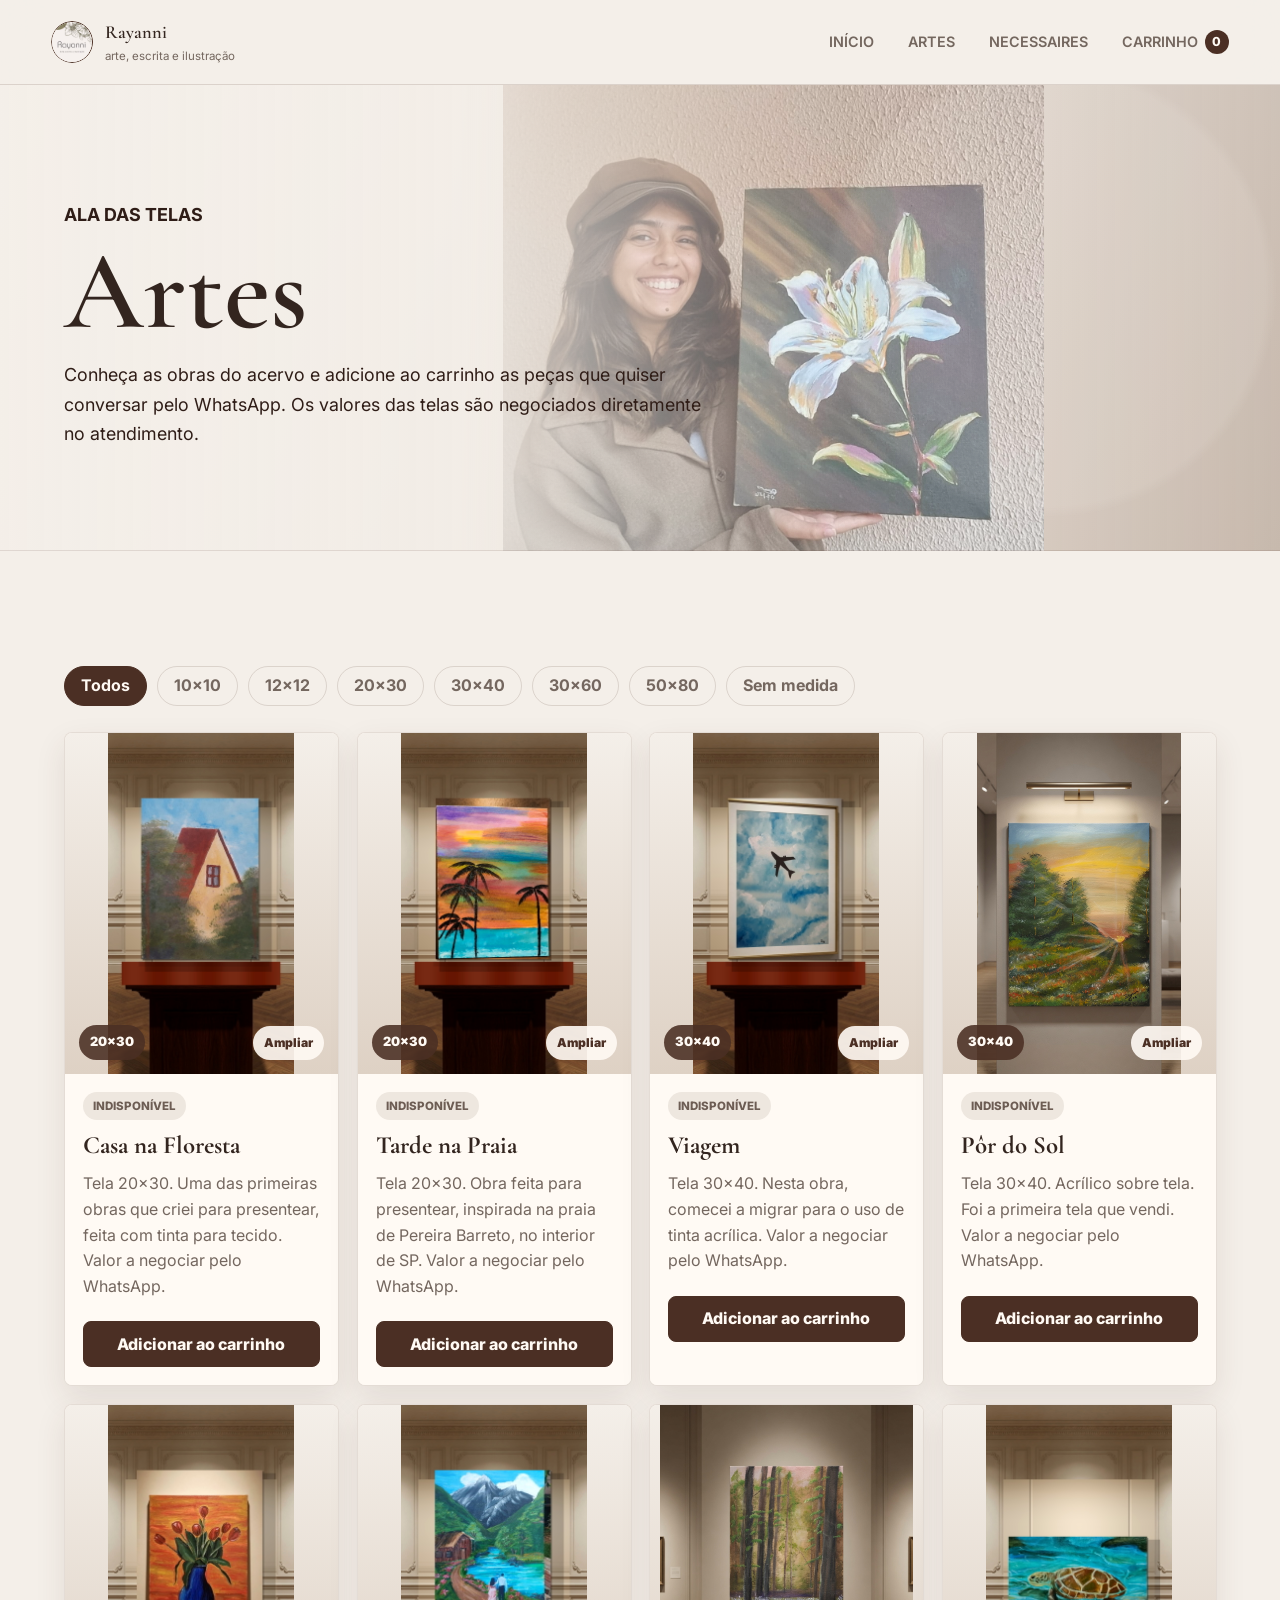
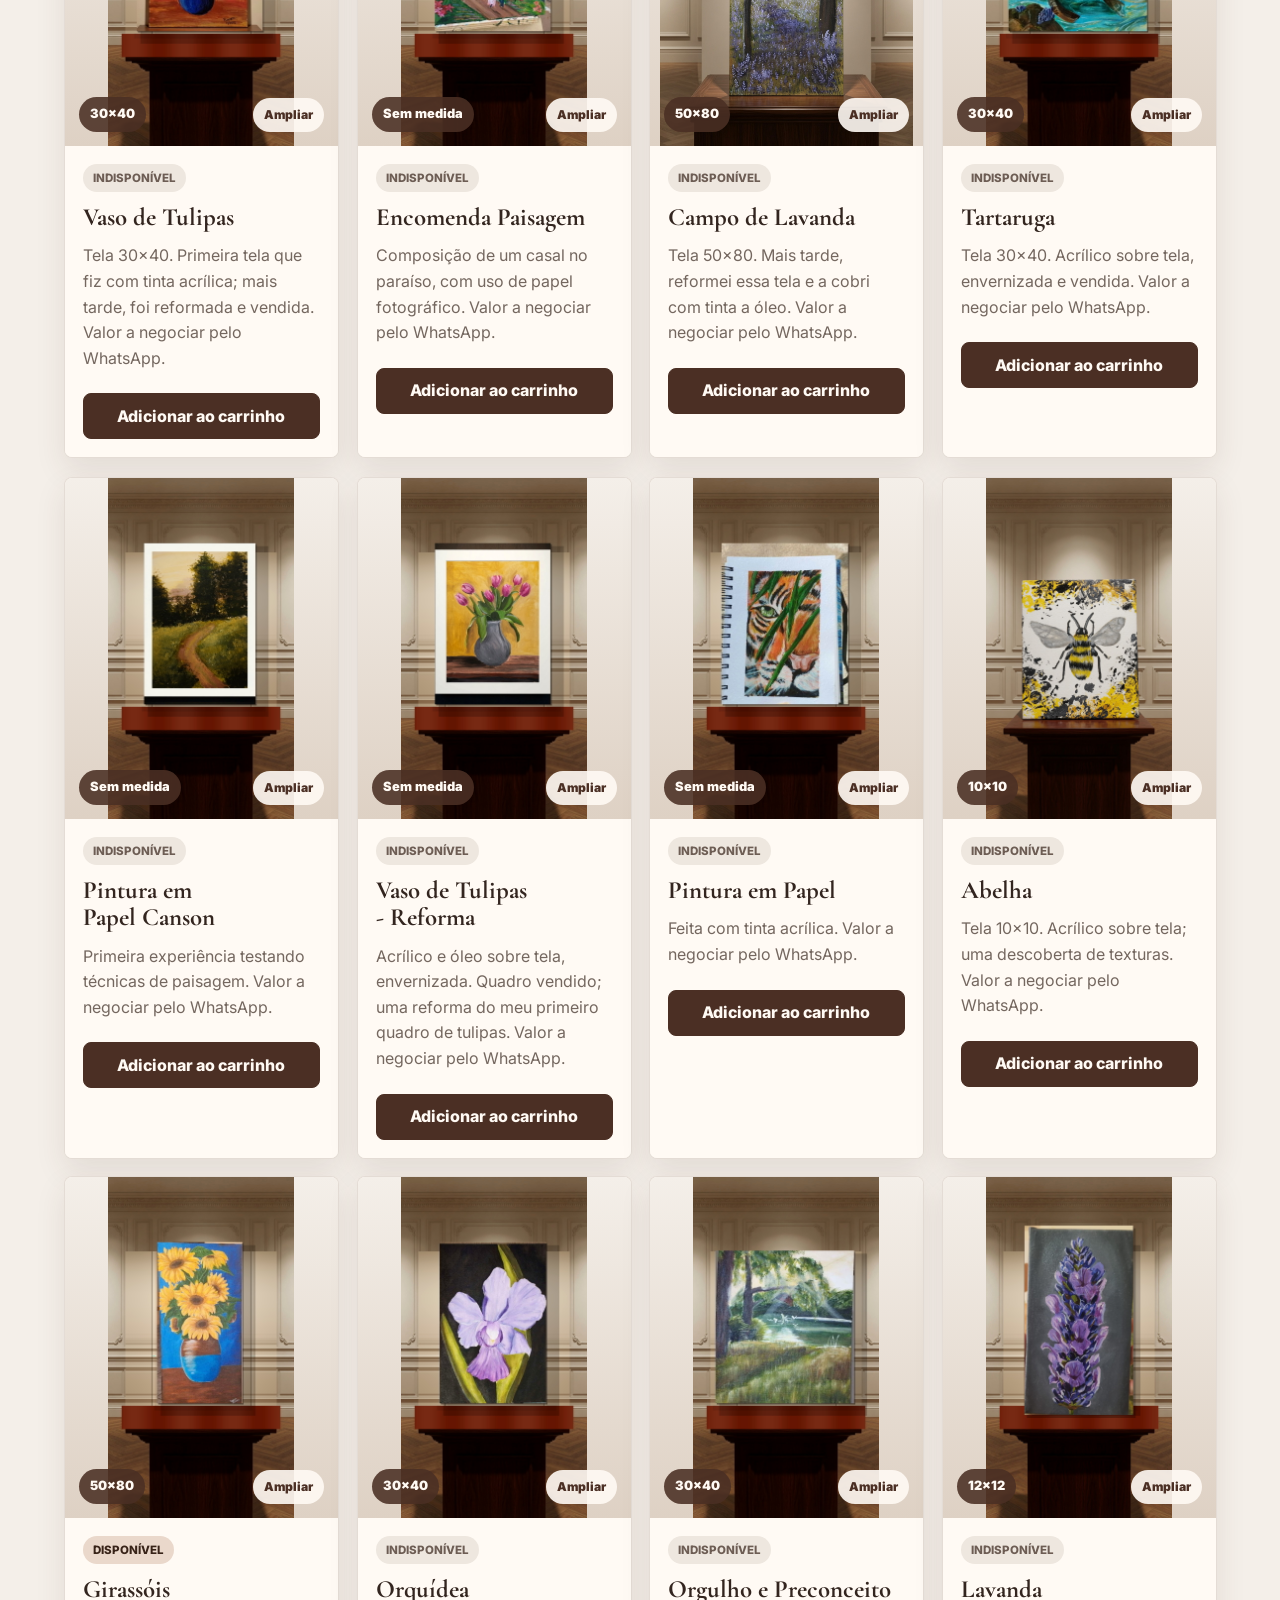
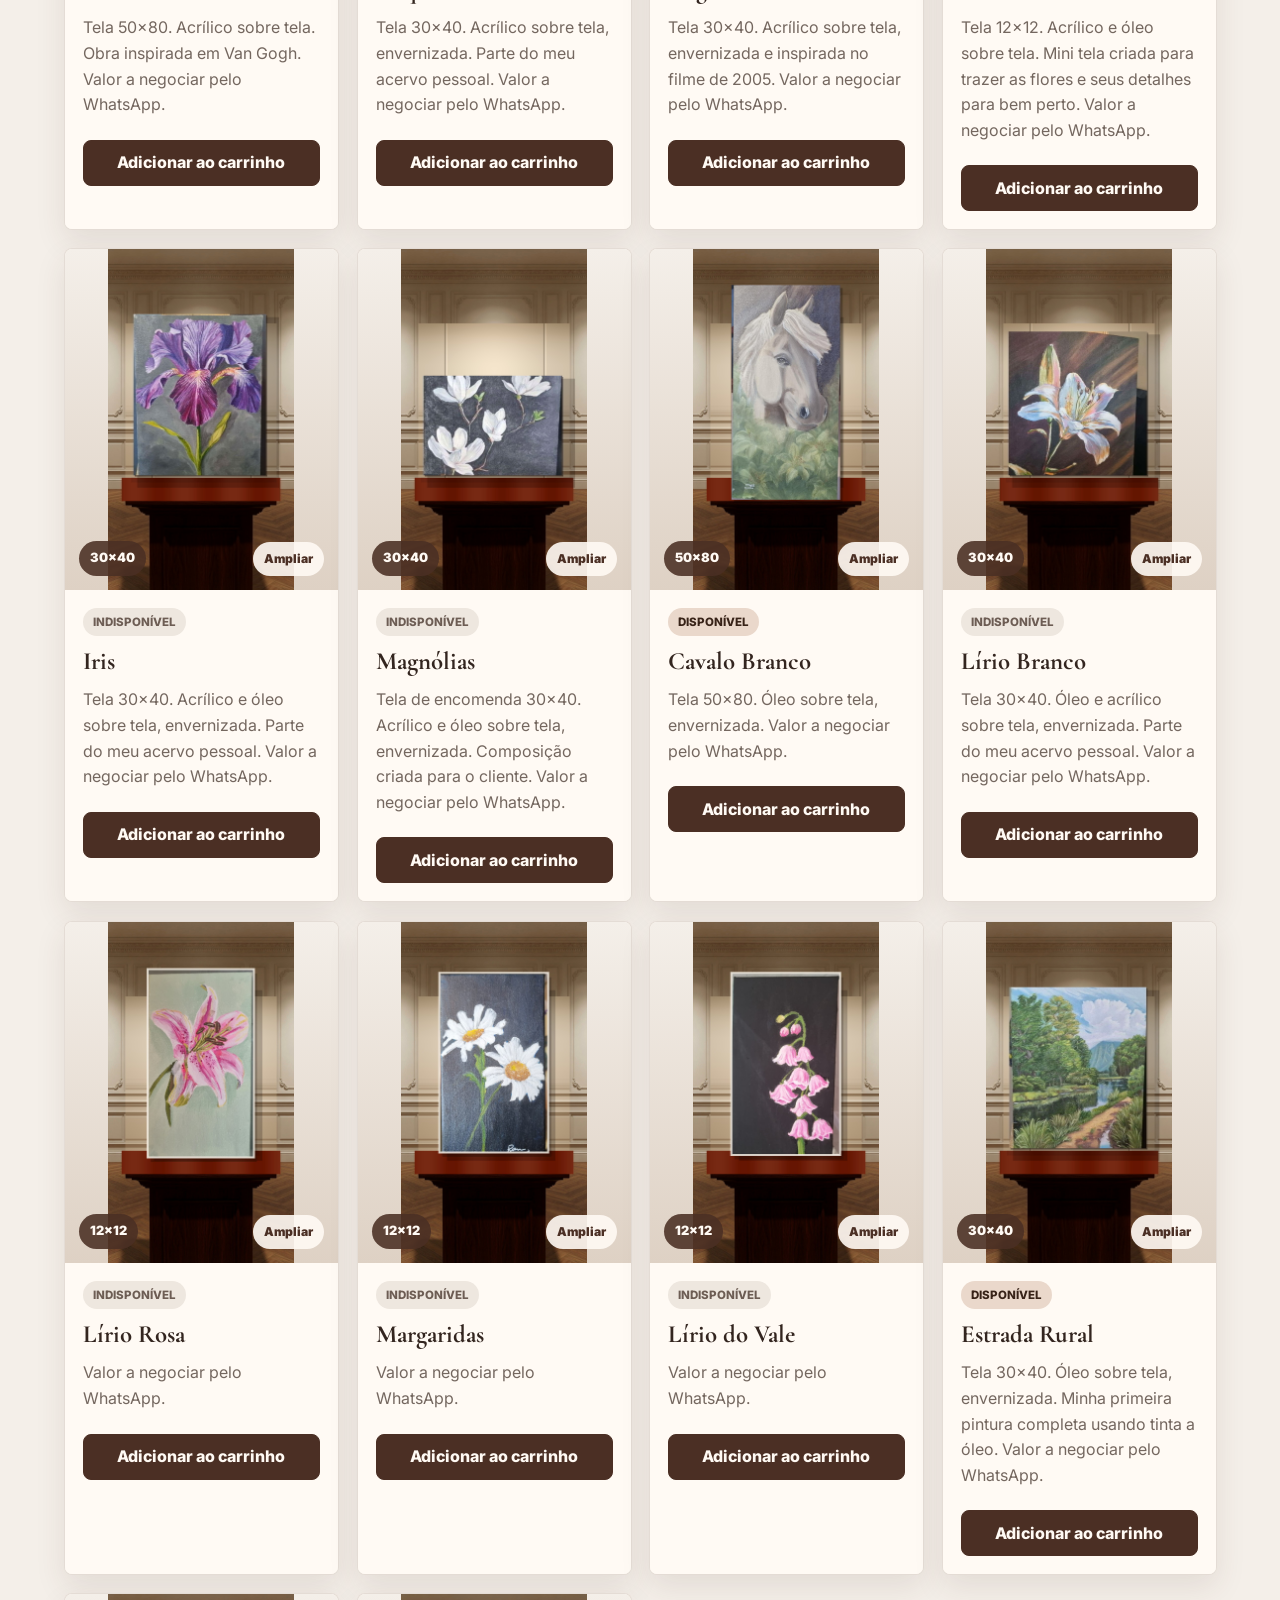
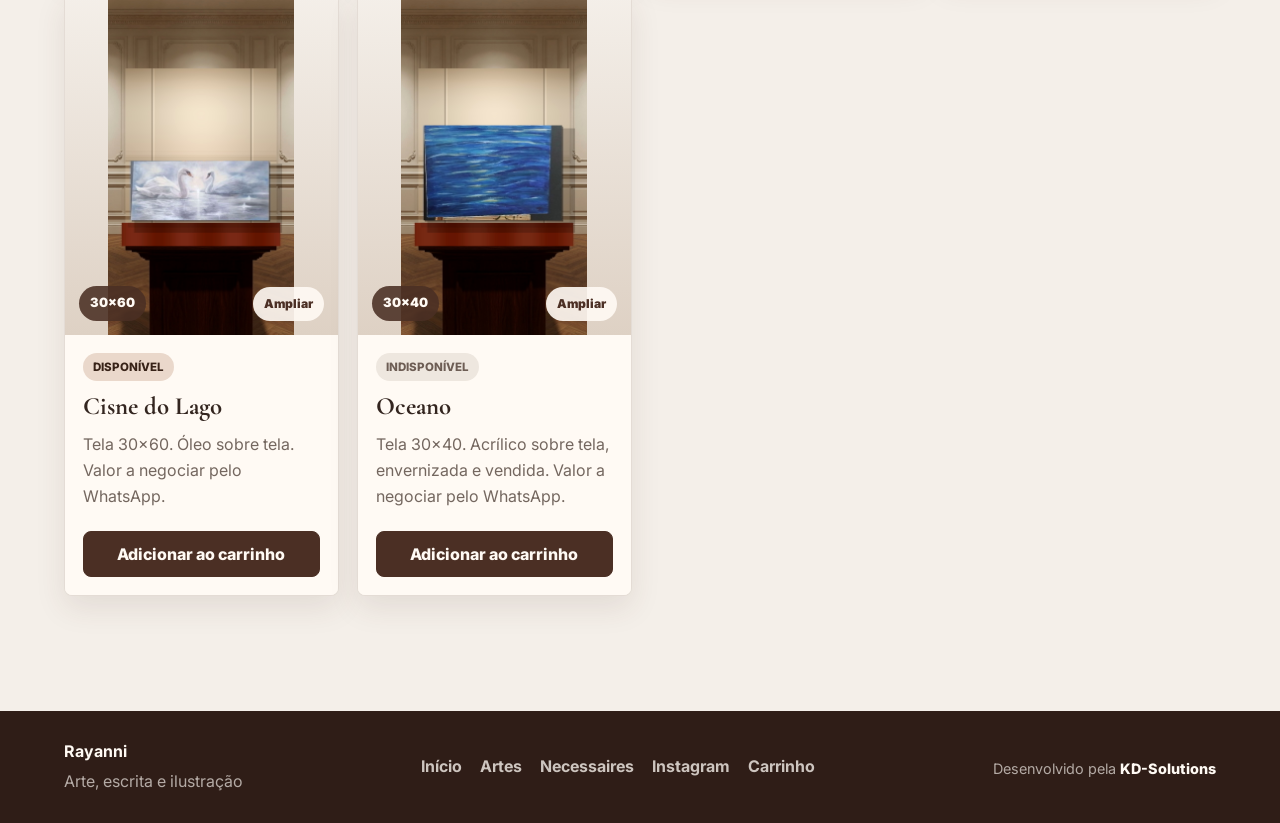
==== commit f6ed961c: "Update artes.html" ====
--- a/pages/artes.html
+++ b/pages/artes.html
@@ -306,39 +306,42 @@
             <button class="cart-button" type="button" data-add-cart data-id="arte-lirio-branco" data-name="Lírio Branco" data-type="Tela 30x40" data-price="Valor a negociar pelo WhatsApp" data-image="../assets/obra-lirio-branco.jpg">Adicionar ao carrinho</button>
           </div>
         </article>
-        <article class="art-card" data-category="sem-medida">
+        <article class="art-card" data-category="12x12">
           <button class="art-image product-photo" type="button" data-gallery-title="Lírio Rosa" data-gallery-images="../assets/obra-lirio-rosa.jpg">
             <img src="../assets/obra-lirio-rosa.jpg" alt="Tela Lírio Rosa" />
-            <span>Sem medida</span>
-          </button>
-          <div class="art-info">
-            <span class="status available">Novo</span>
+            <span>12x12</span>
+          </button>
+          <div class="art-info">
+            <span class="status unavailable">Indispon&iacute;vel</span>
             <h3>Lírio Rosa</h3>
-            <button class="cart-button" type="button" data-add-cart data-id="arte-lirio-rosa" data-name="Lírio Rosa" data-type="Sem medida" data-price="Valor a negociar pelo WhatsApp" data-image="../assets/obra-lirio-rosa.jpg">Adicionar ao carrinho</button>
-          </div>
-        </article>
-
-        <article class="art-card" data-category="sem-medida">
+            <p>Valor a negociar pelo WhatsApp.</p>
+            <button class="cart-button" type="button" data-add-cart data-id="arte-lirio-rosa" data-name="Lírio Rosa" data-type="Tela 12x12" data-price="Valor a negociar pelo WhatsApp" data-image="../assets/obra-lirio-rosa.jpg">Adicionar ao carrinho</button>
+          </div>
+        </article>
+
+        <article class="art-card" data-category="12x12">
           <button class="art-image product-photo" type="button" data-gallery-title="Margaridas" data-gallery-images="../assets/obra-margaridas.jpg">
             <img src="../assets/obra-margaridas.jpg" alt="Tela Margaridas" />
-            <span>Sem medida</span>
-          </button>
-          <div class="art-info">
-            <span class="status available">Novo</span>
+            <span>12x12</span>
+          </button>
+          <div class="art-info">
+            <span class="status unavailable">Indispon&iacute;vel</span>
             <h3>Margaridas</h3>
-            <button class="cart-button" type="button" data-add-cart data-id="arte-margaridas" data-name="Margaridas" data-type="Sem medida" data-price="Valor a negociar pelo WhatsApp" data-image="../assets/obra-margaridas.jpg">Adicionar ao carrinho</button>
-          </div>
-        </article>
-
-        <article class="art-card" data-category="sem-medida">
-          <button class="art-image product-photo" type="button" data-gallery-title="Flores Rosas" data-gallery-images="../assets/obra-flores-rosas.jpg">
-            <img src="../assets/obra-flores-rosas.jpg" alt="Tela Flores Rosas" />
-            <span>Sem medida</span>
-          </button>
-          <div class="art-info">
-            <span class="status available">Novo</span>
-            <h3>Flores Rosas</h3>
-            <button class="cart-button" type="button" data-add-cart data-id="arte-flores-rosas" data-name="Flores Rosas" data-type="Sem medida" data-price="Valor a negociar pelo WhatsApp" data-image="../assets/obra-flores-rosas.jpg">Adicionar ao carrinho</button>
+            <p>Valor a negociar pelo WhatsApp.</p>
+            <button class="cart-button" type="button" data-add-cart data-id="arte-margaridas" data-name="Margaridas" data-type="Tela 12x12" data-price="Valor a negociar pelo WhatsApp" data-image="../assets/obra-margaridas.jpg">Adicionar ao carrinho</button>
+          </div>
+        </article>
+
+        <article class="art-card" data-category="12x12">
+          <button class="art-image product-photo" type="button" data-gallery-title="Lírio do Vale" data-gallery-images="../assets/obra-flores-rosas.jpg">
+            <img src="../assets/obra-flores-rosas.jpg" alt="Tela Lírio do Vale" />
+            <span>12x12</span>
+          </button>
+          <div class="art-info">
+            <span class="status unavailable">Indispon&iacute;vel</span>
+            <h3>Lírio do Vale</h3>
+            <p>Valor a negociar pelo WhatsApp.</p>
+            <button class="cart-button" type="button" data-add-cart data-id="arte-lirio-do-vale" data-name="Lírio do Vale" data-type="Tela 12x12" data-price="Valor a negociar pelo WhatsApp" data-image="../assets/obra-flores-rosas.jpg">Adicionar ao carrinho</button>
           </div>
         </article>
 
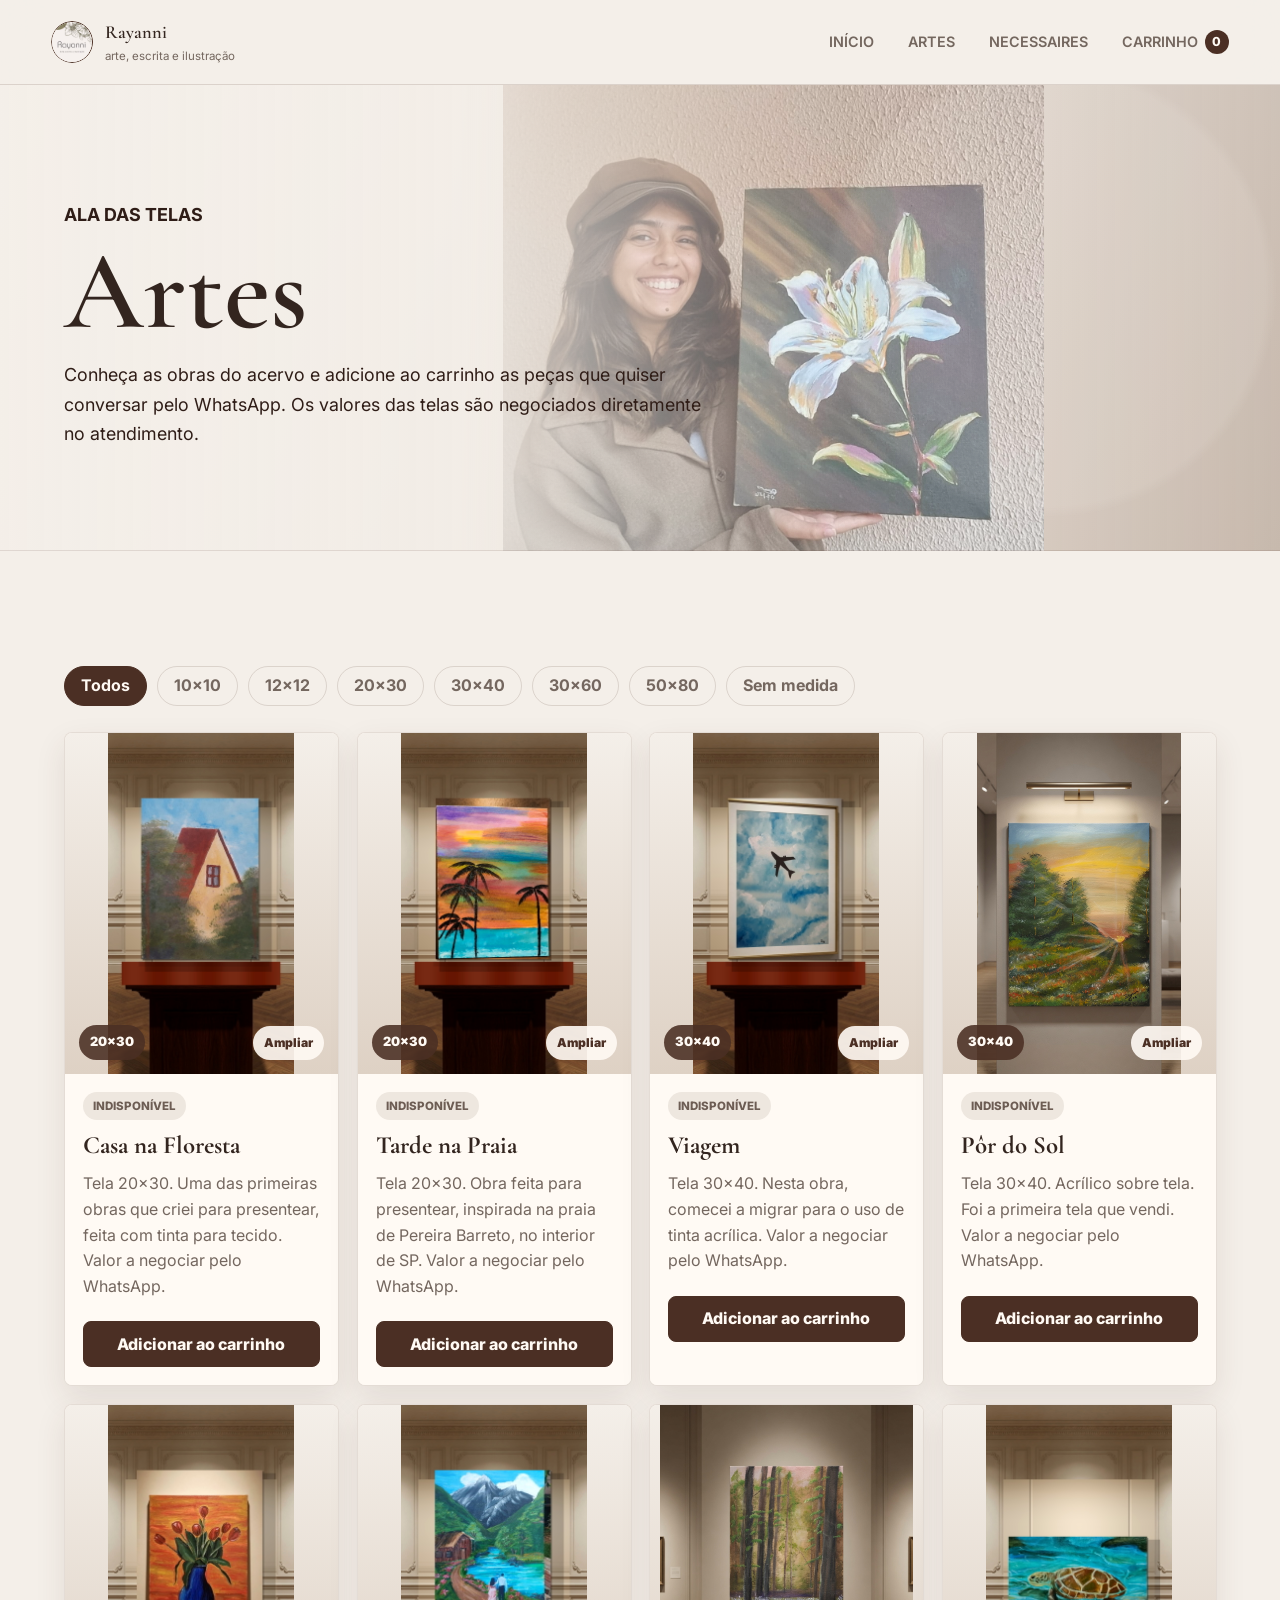
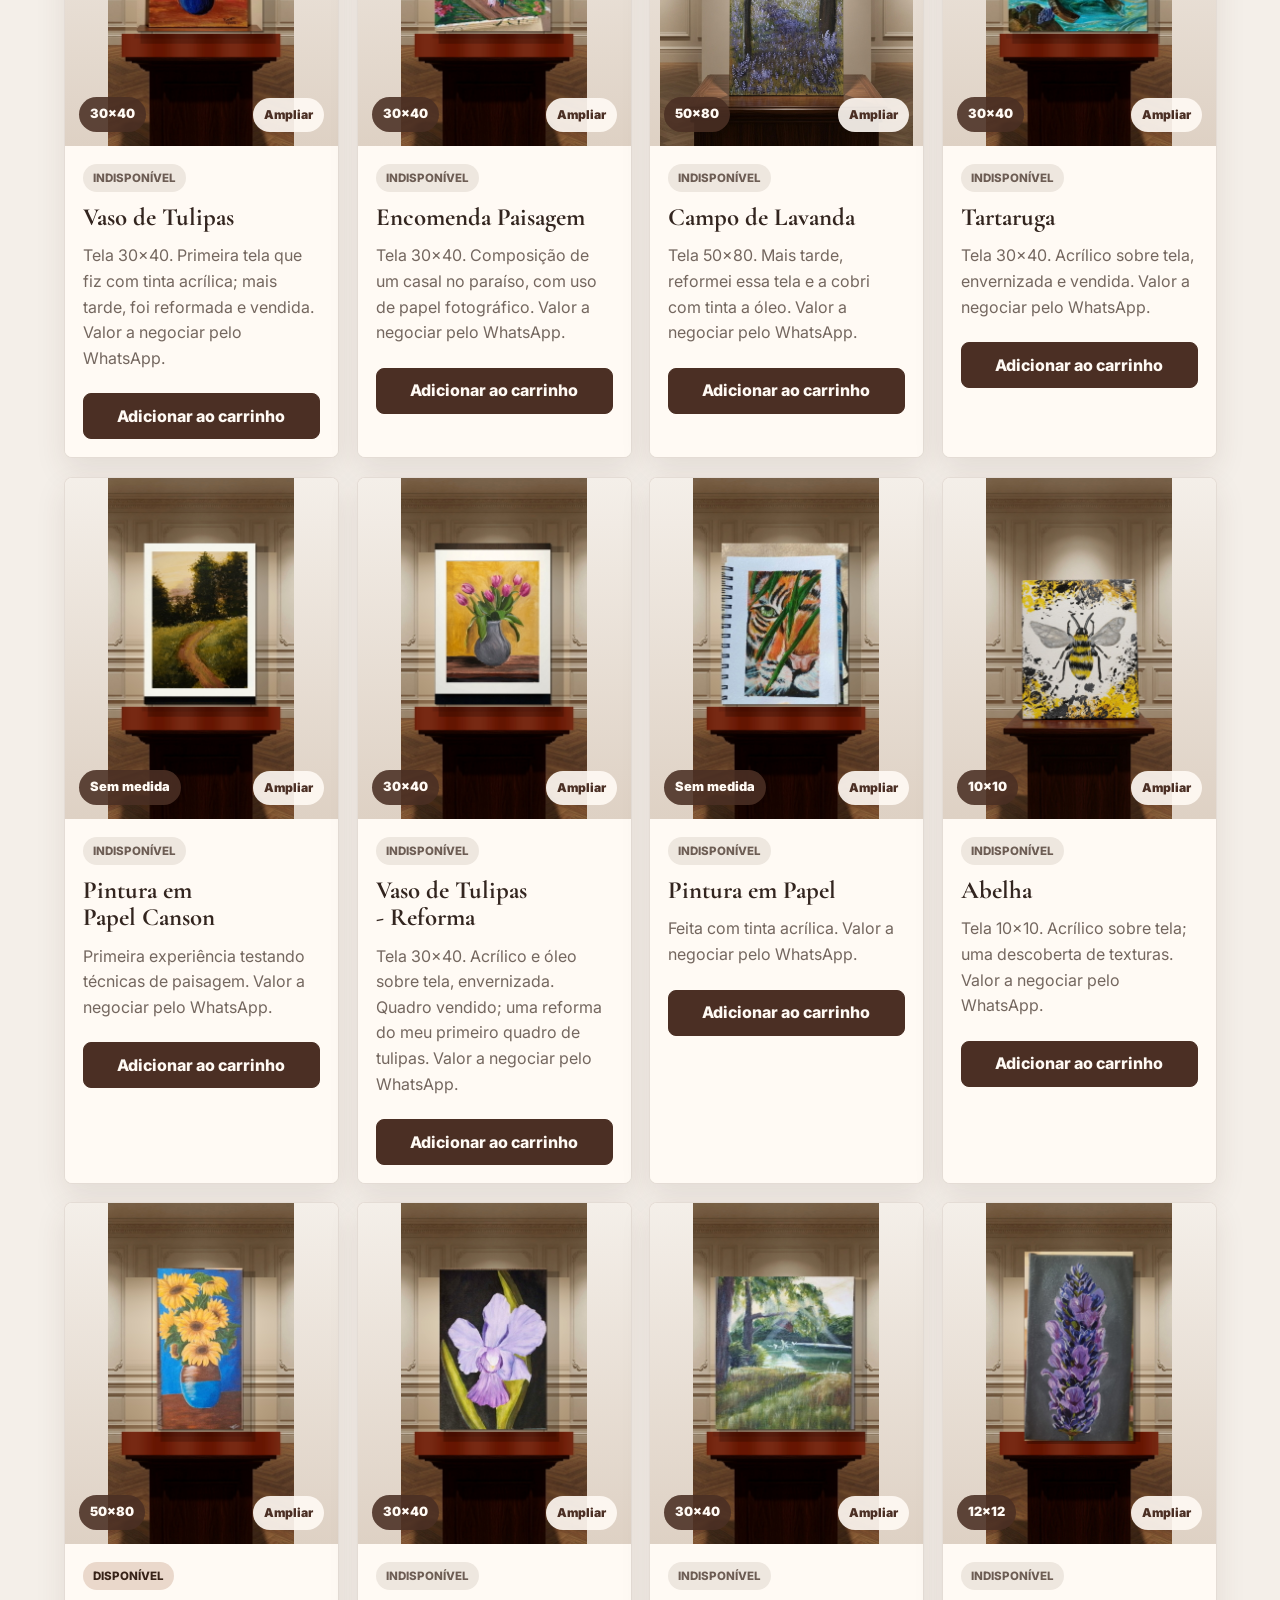
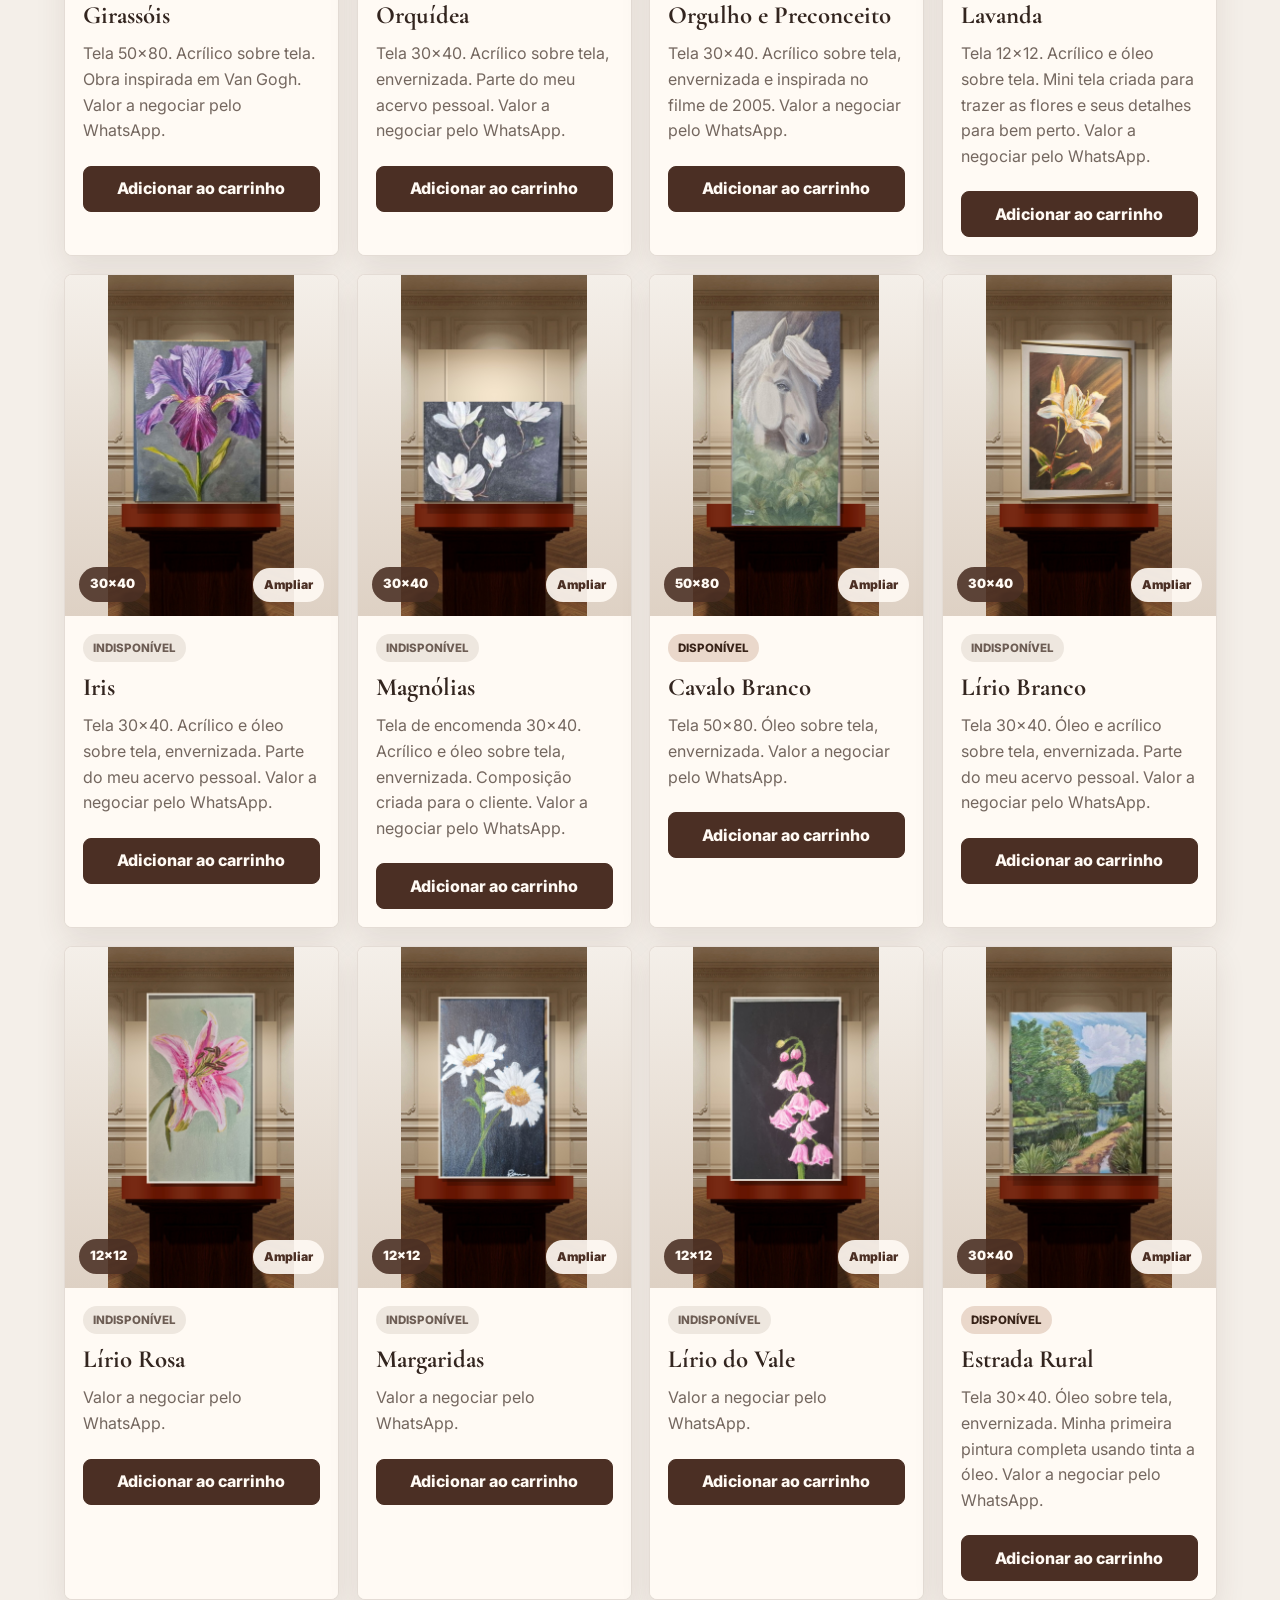
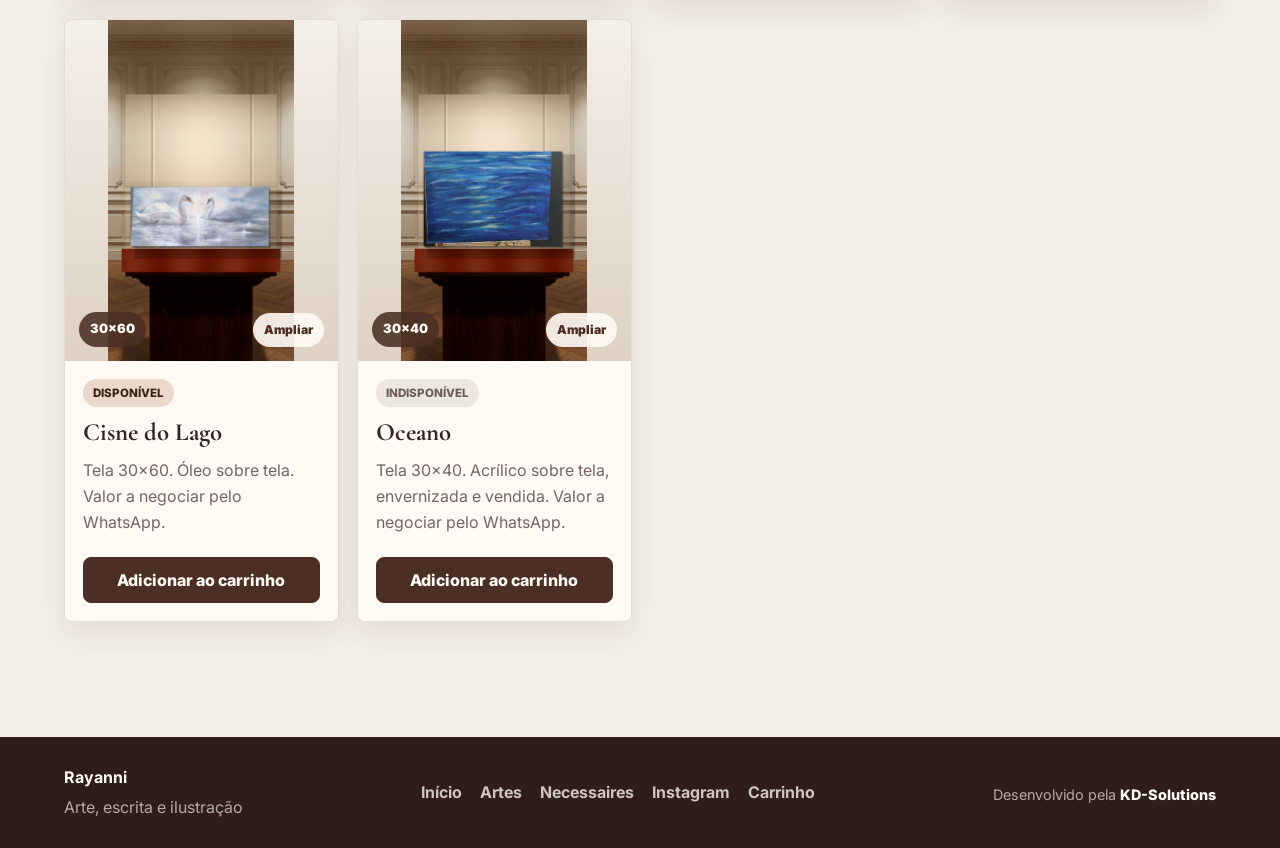
==== commit d786455b: "Update artes.html" ====
--- a/pages/artes.html
+++ b/pages/artes.html
@@ -112,16 +112,16 @@
           </div>
         </article>
 
-        <article class="art-card" data-category="sem-medida">
+        <article class="art-card" data-category="30x40">
           <button class="art-image product-photo" type="button" data-gallery-title="Encomenda Paisagem" data-gallery-images="../assets/obra-um-casal-no-paraiso.jpeg">
             <img src="../assets/obra-um-casal-no-paraiso.jpeg" alt="Encomenda Paisagem, pintura de casal em uma paisagem com montanhas e lago" />
-            <span>Sem medida</span>
+            <span>30x40</span>
           </button>
           <div class="art-info">
             <span class="status unavailable">Indispon&iacute;vel</span>
             <h3>Encomenda Paisagem</h3>
-            <p>Composição de um casal no paraíso, com uso de papel fotográfico. Valor a negociar pelo WhatsApp.</p>
-            <button class="cart-button" type="button" data-add-cart data-id="arte-encomenda-paisagem" data-name="Encomenda Paisagem" data-type="Encomenda" data-price="Valor a negociar pelo WhatsApp" data-image="../assets/obra-um-casal-no-paraiso.jpeg">Adicionar ao carrinho</button>
+            <p>Tela 30x40. Composição de um casal no paraíso, com uso de papel fotográfico. Valor a negociar pelo WhatsApp.</p>
+            <button class="cart-button" type="button" data-add-cart data-id="arte-encomenda-paisagem" data-name="Encomenda Paisagem" data-type="Tela 30x40" data-price="Valor a negociar pelo WhatsApp" data-image="../assets/obra-um-casal-no-paraiso.jpeg">Adicionar ao carrinho</button>
           </div>
         </article>
 
@@ -164,16 +164,16 @@
           </div>
         </article>
 
-        <article class="art-card" data-category="sem-medida">
+        <article class="art-card" data-category="30x40">
           <button class="art-image product-photo" type="button" data-gallery-title="Vaso de Tulipas - Reforma" data-gallery-images="../assets/obra-vaso-de-tulipas-reforma.jpg">
             <img src="../assets/obra-vaso-de-tulipas-reforma.jpg" alt="Tela Vaso de Tulipas reformada, pintura de tulipas em vaso cinza" />
-            <span>Sem medida</span>
+            <span>30x40</span>
           </button>
           <div class="art-info">
             <span class="status unavailable">Indispon&iacute;vel</span>
             <h3>Vaso de Tulipas - Reforma</h3>
-            <p>Acrílico e óleo sobre tela, envernizada. Quadro vendido; uma reforma do meu primeiro quadro de tulipas. Valor a negociar pelo WhatsApp.</p>
-            <button class="cart-button" type="button" data-add-cart data-id="arte-vaso-de-tulipas-reforma" data-name="Vaso de Tulipas - Reforma" data-type="Tela" data-price="Valor a negociar pelo WhatsApp" data-image="../assets/obra-vaso-de-tulipas-reforma.jpg">Adicionar ao carrinho</button>
+            <p>Tela 30x40. Acrílico e óleo sobre tela, envernizada. Quadro vendido; uma reforma do meu primeiro quadro de tulipas. Valor a negociar pelo WhatsApp.</p>
+            <button class="cart-button" type="button" data-add-cart data-id="arte-vaso-de-tulipas-reforma" data-name="Vaso de Tulipas - Reforma" data-type="Tela 30x40" data-price="Valor a negociar pelo WhatsApp" data-image="../assets/obra-vaso-de-tulipas-reforma.jpg">Adicionar ao carrinho</button>
           </div>
         </article>
 
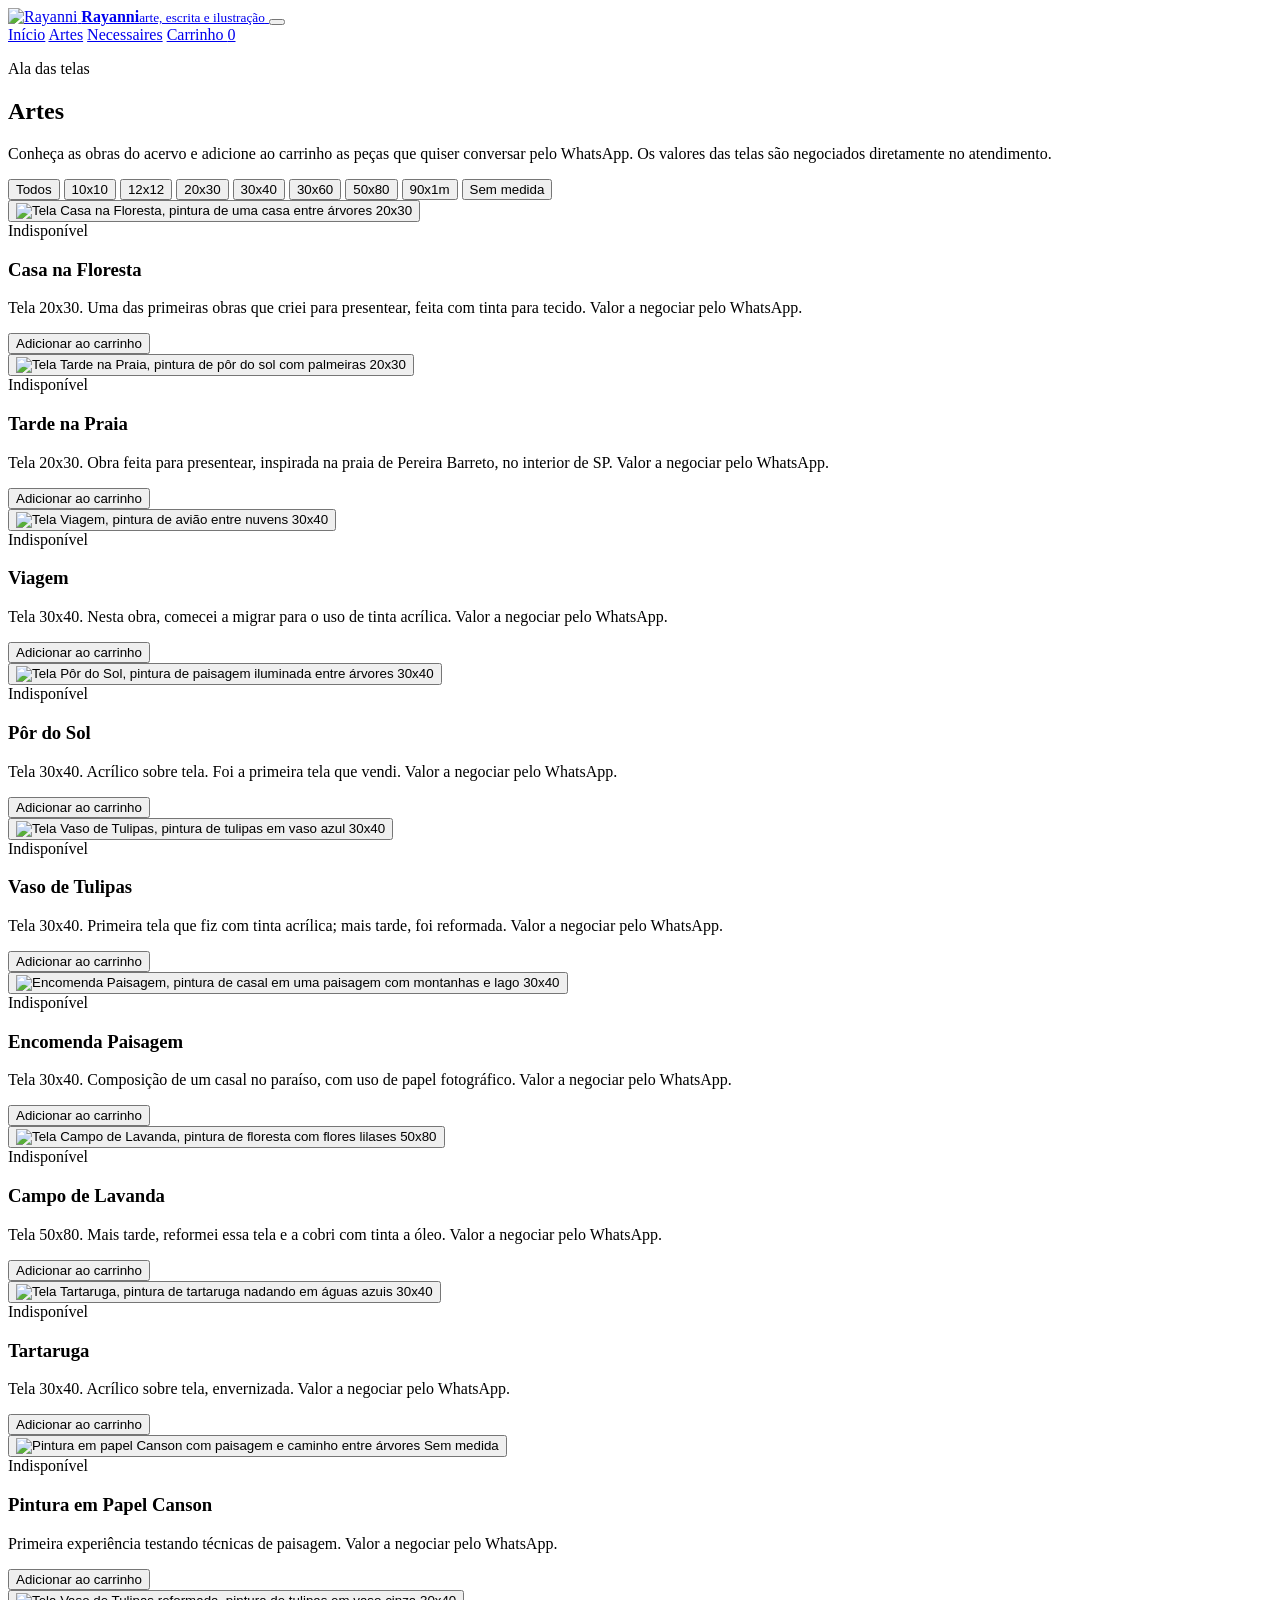
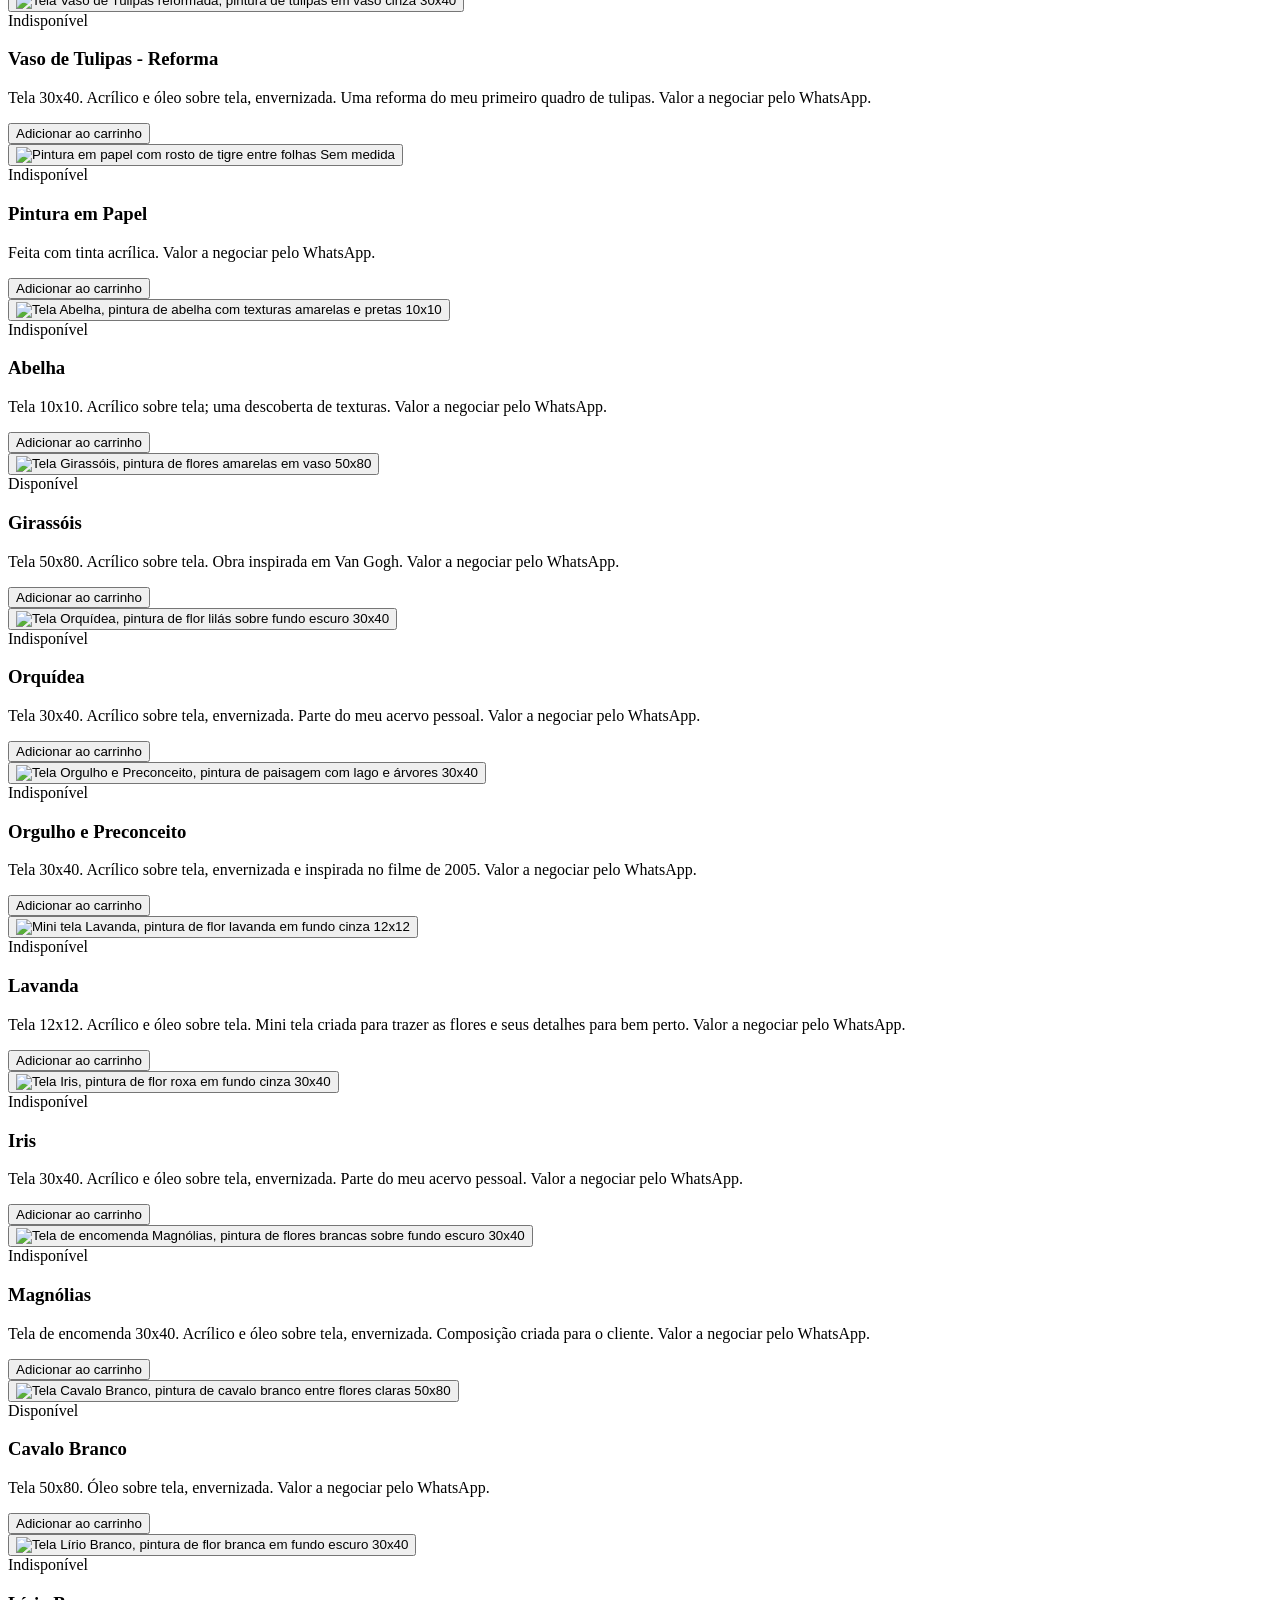
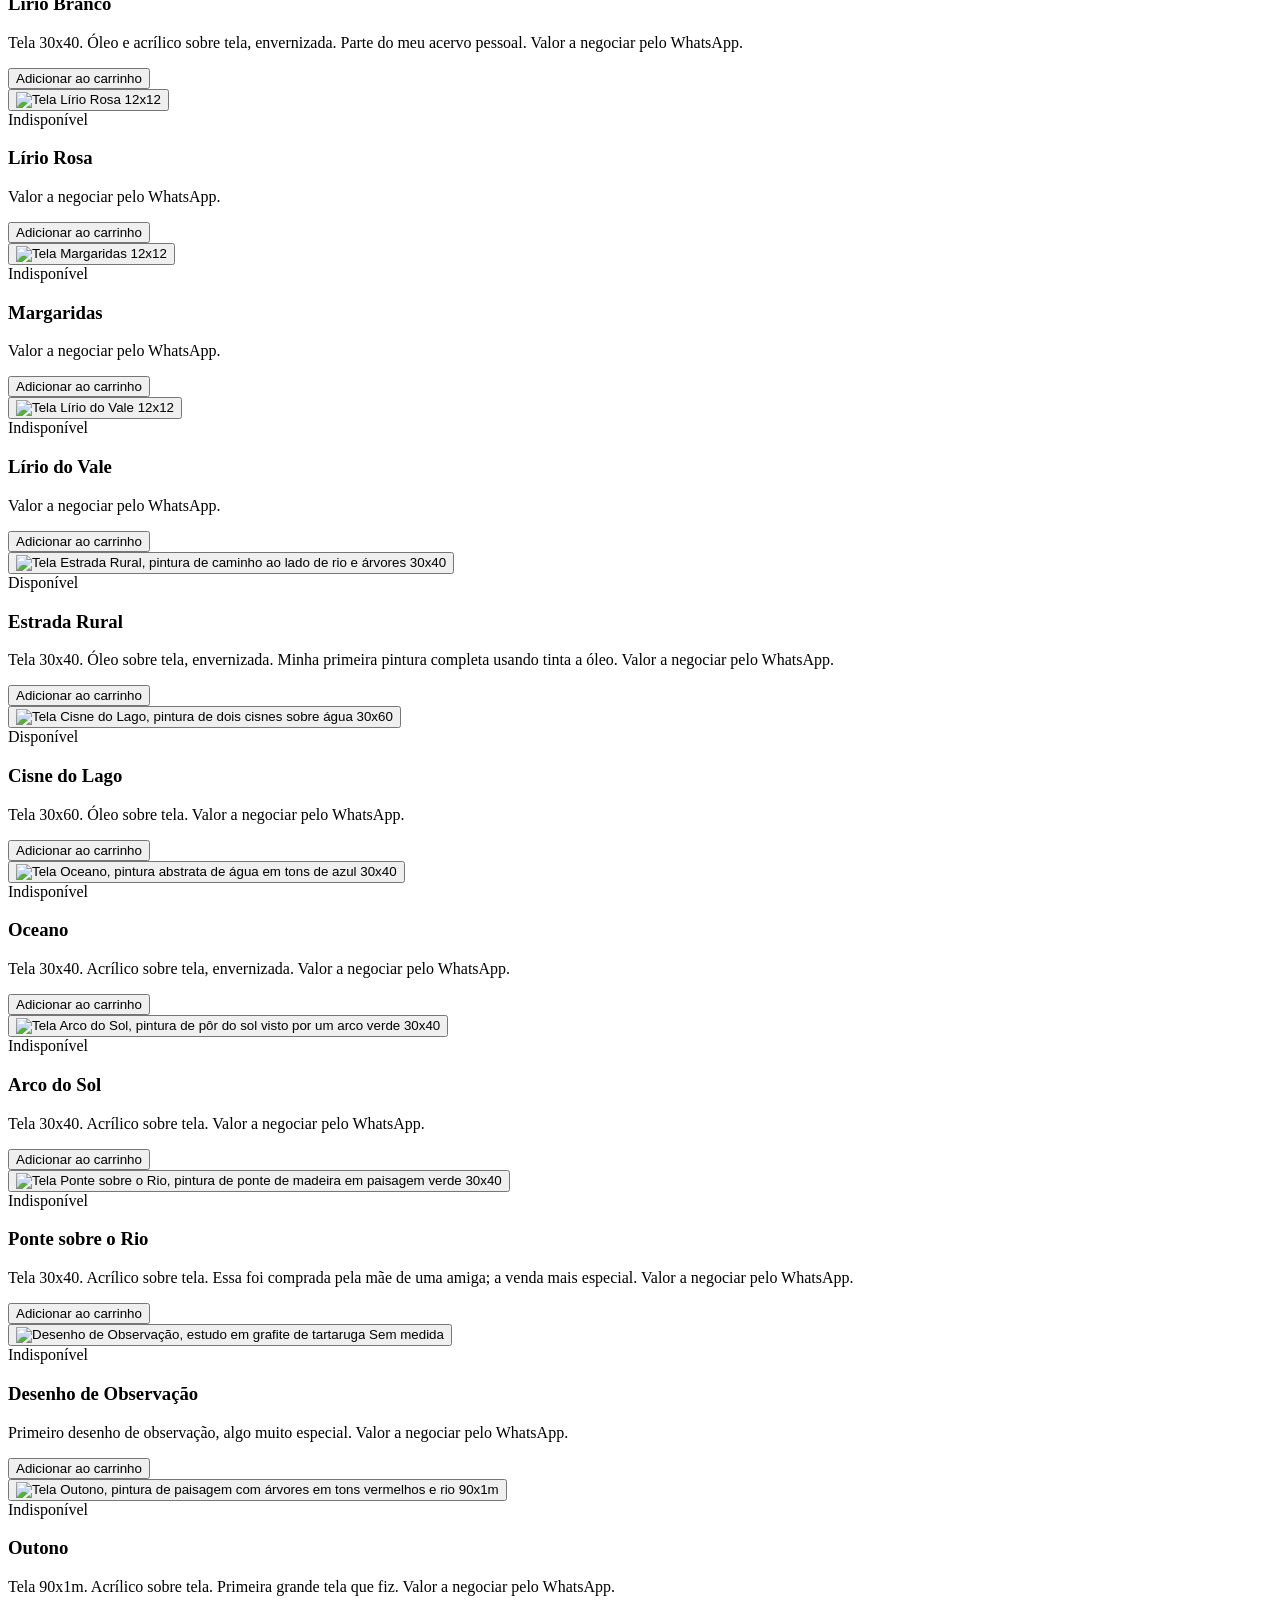
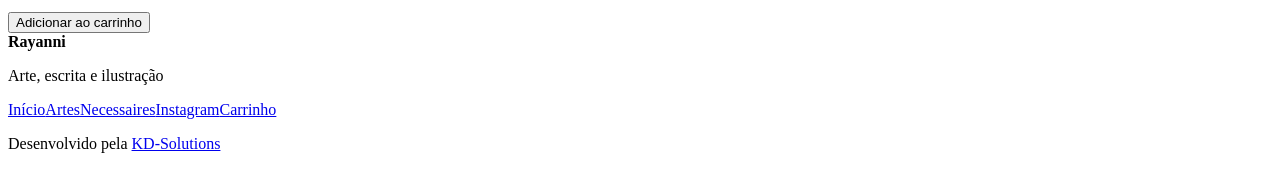
==== commit a2095bd3: "Update artes.html" ====
--- a/pages/artes.html
+++ b/pages/artes.html
@@ -1,399 +1,453 @@
 <!DOCTYPE html>
 <html lang="pt-BR">
 <head>
-  <meta charset="UTF-8" />
-  <meta name="viewport" content="width=device-width, initial-scale=1.0" />
-  <meta name="description" content="Acervo de artes de Rayanni para consulta e carrinho." />
-  <title>Artes | Rayanni</title>
-  <link rel="icon" type="image/png" href="../assets/favicon.png" />
-  <link rel="apple-touch-icon" href="../assets/favicon.png" />
-  <link rel="preconnect" href="https://fonts.googleapis.com" />
-  <link rel="preconnect" href="https://fonts.gstatic.com" crossorigin />
-  <link href="https://fonts.googleapis.com/css2?family=Cormorant+Garamond:wght@500;600;700&family=Inter:wght@400;500;600;700&display=swap" rel="stylesheet" />
-  <link rel="stylesheet" href="../css/styles.css" />
+ <meta charset="UTF-8" />
+ <meta name="viewport" content="width=device-width, initial-scale=1.0" />
+ <meta name="description" content="Acervo de artes de Rayanni para consulta e carrinho." />
+ <title>Artes | Rayanni</title>
+ <link rel="icon" type="image/png" href="./assets/favicon.png" />
+ <link rel="apple-touch-icon" href="./assets/favicon.png" />
+ <link rel="preconnect" href="https://fonts.googleapis.com" />
+ <link rel="preconnect" href="https://fonts.gstatic.com" crossorigin />
+ <link href="https://fonts.googleapis.com/css2?family=Cormorant+Garamond:wght@500;600;700&family=Inter:wght@400;500;600;700&display=swap" rel="stylesheet" />
+ <link rel="stylesheet" href="./css/styles.css" />
 </head>
 <body>
-  <header class="site-header" data-header>
-    <a class="brand" href="../index.html" aria-label="Rayanni - Início">
-      <img class="brand-logo" src="../assets/logo-rayanni-header.jpeg" alt="Rayanni" />
-      <span><strong>Rayanni</strong><small>arte, escrita e ilustração</small></span>
-    </a>
-    <button class="menu-button" type="button" aria-label="Abrir menu" aria-expanded="false" data-menu-button><span></span><span></span><span></span></button>
-    <nav class="nav" data-nav aria-label="Navegação principal">
-      <a href="../index.html">Início</a>
-      <a href="artes.html">Artes</a>
-      <a href="necessaires.html">Necessaires</a>
-      <a href="carrinho.html" class="cart-link">Carrinho <span data-cart-count>0</span></a>
-    </nav>
-  </header>
-
-  <main>
-    <section class="page-hero art-page-hero">
-      <p class="eyebrow">Ala das telas</p>
-      <h1>Artes</h1>
-      <p>Conheça as obras do acervo e adicione ao carrinho as peças que quiser conversar pelo WhatsApp. Os valores das telas são negociados diretamente no atendimento.</p>
-    </section>
-
-    <section class="section">
-      <div class="filters" role="list" aria-label="Filtros do acervo">
-        <button class="filter active" type="button" data-filter="todos">Todos</button>
-        <button class="filter" type="button" data-filter="10x10">10x10</button>
-        <button class="filter" type="button" data-filter="12x12">12x12</button>
-        <button class="filter" type="button" data-filter="20x30">20x30</button>
-        <button class="filter" type="button" data-filter="30x40">30x40</button>
-        <button class="filter" type="button" data-filter="30x60">30x60</button>
-        <button class="filter" type="button" data-filter="50x80">50x80</button>
-        <button class="filter" type="button" data-filter="sem-medida">Sem medida</button>
-      </div>
-
-      <div class="gallery-grid shop-grid">
-        <article class="art-card" data-category="20x30">
-          <button class="art-image product-photo" type="button" data-gallery-title="Casa na Floresta" data-gallery-images="../assets/obra-casa-na-floresta.jpeg">
-            <img src="../assets/obra-casa-na-floresta.jpeg" alt="Tela Casa na Floresta, pintura de uma casa entre árvores" />
-            <span>20x30</span>
-          </button>
-          <div class="art-info">
-            <span class="status unavailable">Indispon&iacute;vel</span>
-            <h3>Casa na Floresta</h3>
-            <p>Tela 20x30. Uma das primeiras obras que criei para presentear, feita com tinta para tecido. Valor a negociar pelo WhatsApp.</p>
-            <button class="cart-button" type="button" data-add-cart data-id="arte-casa-na-floresta" data-name="Casa na Floresta" data-type="Tela 20x30" data-price="Valor a negociar pelo WhatsApp" data-image="../assets/obra-casa-na-floresta.jpeg">Adicionar ao carrinho</button>
-          </div>
-        </article>
-
-        <article class="art-card" data-category="20x30">
-          <button class="art-image product-photo" type="button" data-gallery-title="Tarde na Praia" data-gallery-images="../assets/obra-tarde-na-praia.jpeg">
-            <img src="../assets/obra-tarde-na-praia.jpeg" alt="Tela Tarde na Praia, pintura de pôr do sol com palmeiras" />
-            <span>20x30</span>
-          </button>
-          <div class="art-info">
-            <span class="status unavailable">Indispon&iacute;vel</span>
-            <h3>Tarde na Praia</h3>
-            <p>Tela 20x30. Obra feita para presentear, inspirada na praia de Pereira Barreto, no interior de SP. Valor a negociar pelo WhatsApp.</p>
-            <button class="cart-button" type="button" data-add-cart data-id="arte-tarde-na-praia" data-name="Tarde na Praia" data-type="Tela 20x30" data-price="Valor a negociar pelo WhatsApp" data-image="../assets/obra-tarde-na-praia.jpeg">Adicionar ao carrinho</button>
-          </div>
-        </article>
-
-        <article class="art-card" data-category="30x40">
-          <button class="art-image product-photo" type="button" data-gallery-title="Viagem" data-gallery-images="../assets/obra-viagem.jpeg">
-            <img src="../assets/obra-viagem.jpeg" alt="Tela Viagem, pintura de avião entre nuvens" />
-            <span>30x40</span>
-          </button>
-          <div class="art-info">
-            <span class="status unavailable">Indispon&iacute;vel</span>
-            <h3>Viagem</h3>
-            <p>Tela 30x40. Nesta obra, comecei a migrar para o uso de tinta acrílica. Valor a negociar pelo WhatsApp.</p>
-            <button class="cart-button" type="button" data-add-cart data-id="arte-viagem" data-name="Viagem" data-type="Tela 30x40" data-price="Valor a negociar pelo WhatsApp" data-image="../assets/obra-viagem.jpeg">Adicionar ao carrinho</button>
-          </div>
-        </article>
-
-        <article class="art-card" data-category="30x40">
-          <button class="art-image product-photo" type="button" data-gallery-title="Pôr do Sol" data-gallery-images="../assets/obra-por-do-sol.jpeg">
-            <img src="../assets/obra-por-do-sol.jpeg" alt="Tela Pôr do Sol, pintura de paisagem iluminada entre árvores" />
-            <span>30x40</span>
-          </button>
-          <div class="art-info">
-            <span class="status unavailable">Indispon&iacute;vel</span>
-            <h3>Pôr do Sol</h3>
-            <p>Tela 30x40. Acrílico sobre tela. Foi a primeira tela que vendi. Valor a negociar pelo WhatsApp.</p>
-            <button class="cart-button" type="button" data-add-cart data-id="arte-por-do-sol" data-name="Pôr do Sol" data-type="Tela 30x40" data-price="Valor a negociar pelo WhatsApp" data-image="../assets/obra-por-do-sol.jpeg">Adicionar ao carrinho</button>
-          </div>
-        </article>
-
-        <article class="art-card" data-category="30x40">
-          <button class="art-image product-photo" type="button" data-gallery-title="Vaso de Tulipas" data-gallery-images="../assets/obra-vaso-de-tulipas.jpeg">
-            <img src="../assets/obra-vaso-de-tulipas.jpeg" alt="Tela Vaso de Tulipas, pintura de tulipas em vaso azul" />
-            <span>30x40</span>
-          </button>
-          <div class="art-info">
-            <span class="status unavailable">Indispon&iacute;vel</span>
-            <h3>Vaso de Tulipas</h3>
-            <p>Tela 30x40. Primeira tela que fiz com tinta acrílica; mais tarde, foi reformada e vendida. Valor a negociar pelo WhatsApp.</p>
-            <button class="cart-button" type="button" data-add-cart data-id="arte-vaso-de-tulipas" data-name="Vaso de Tulipas" data-type="Tela 30x40" data-price="Valor a negociar pelo WhatsApp" data-image="../assets/obra-vaso-de-tulipas.jpeg">Adicionar ao carrinho</button>
-          </div>
-        </article>
-
-        <article class="art-card" data-category="30x40">
-          <button class="art-image product-photo" type="button" data-gallery-title="Encomenda Paisagem" data-gallery-images="../assets/obra-um-casal-no-paraiso.jpeg">
-            <img src="../assets/obra-um-casal-no-paraiso.jpeg" alt="Encomenda Paisagem, pintura de casal em uma paisagem com montanhas e lago" />
-            <span>30x40</span>
-          </button>
-          <div class="art-info">
-            <span class="status unavailable">Indispon&iacute;vel</span>
-            <h3>Encomenda Paisagem</h3>
-            <p>Tela 30x40. Composição de um casal no paraíso, com uso de papel fotográfico. Valor a negociar pelo WhatsApp.</p>
-            <button class="cart-button" type="button" data-add-cart data-id="arte-encomenda-paisagem" data-name="Encomenda Paisagem" data-type="Tela 30x40" data-price="Valor a negociar pelo WhatsApp" data-image="../assets/obra-um-casal-no-paraiso.jpeg">Adicionar ao carrinho</button>
-          </div>
-        </article>
-
-        <article class="art-card" data-category="50x80">
-          <button class="art-image product-photo" type="button" data-gallery-title="Campo de Lavanda" data-gallery-images="../assets/obra-campo-de-lavanda.jpeg">
-            <img src="../assets/obra-campo-de-lavanda.jpeg" alt="Tela Campo de Lavanda, pintura de floresta com flores lilases" />
-            <span>50x80</span>
-          </button>
-          <div class="art-info">
-            <span class="status unavailable">Indispon&iacute;vel</span>
-            <h3>Campo de Lavanda</h3>
-            <p>Tela 50x80. Mais tarde, reformei essa tela e a cobri com tinta a óleo. Valor a negociar pelo WhatsApp.</p>
-            <button class="cart-button" type="button" data-add-cart data-id="arte-campo-de-lavanda" data-name="Campo de Lavanda" data-type="Tela 50x80" data-price="Valor a negociar pelo WhatsApp" data-image="../assets/obra-campo-de-lavanda.jpeg">Adicionar ao carrinho</button>
-          </div>
-        </article>
-
-        <article class="art-card" data-category="30x40">
-          <button class="art-image product-photo" type="button" data-gallery-title="Tartaruga" data-gallery-images="../assets/obra-tartaruga.jpeg">
-            <img src="../assets/obra-tartaruga.jpeg" alt="Tela Tartaruga, pintura de tartaruga nadando em águas azuis" />
-            <span>30x40</span>
-          </button>
-          <div class="art-info">
-            <span class="status unavailable">Indispon&iacute;vel</span>
-            <h3>Tartaruga</h3>
-            <p>Tela 30x40. Acrílico sobre tela, envernizada e vendida. Valor a negociar pelo WhatsApp.</p>
-            <button class="cart-button" type="button" data-add-cart data-id="arte-tartaruga" data-name="Tartaruga" data-type="Tela 30x40" data-price="Valor a negociar pelo WhatsApp" data-image="../assets/obra-tartaruga.jpeg">Adicionar ao carrinho</button>
-          </div>
-        </article>
-
-        <article class="art-card" data-category="sem-medida">
-          <button class="art-image product-photo" type="button" data-gallery-title="Pintura em Papel Canson" data-gallery-images="../assets/obra-pintura-papel-canson.jpg">
-            <img src="../assets/obra-pintura-papel-canson.jpg" alt="Pintura em papel Canson com paisagem e caminho entre árvores" />
-            <span>Sem medida</span>
-          </button>
-          <div class="art-info">
-            <span class="status unavailable">Indispon&iacute;vel</span>
-            <h3>Pintura em Papel Canson</h3>
-            <p>Primeira experiência testando técnicas de paisagem. Valor a negociar pelo WhatsApp.</p>
-            <button class="cart-button" type="button" data-add-cart data-id="arte-pintura-papel-canson" data-name="Pintura em Papel Canson" data-type="Papel Canson" data-price="Valor a negociar pelo WhatsApp" data-image="../assets/obra-pintura-papel-canson.jpg">Adicionar ao carrinho</button>
-          </div>
-        </article>
-
-        <article class="art-card" data-category="30x40">
-          <button class="art-image product-photo" type="button" data-gallery-title="Vaso de Tulipas - Reforma" data-gallery-images="../assets/obra-vaso-de-tulipas-reforma.jpg">
-            <img src="../assets/obra-vaso-de-tulipas-reforma.jpg" alt="Tela Vaso de Tulipas reformada, pintura de tulipas em vaso cinza" />
-            <span>30x40</span>
-          </button>
-          <div class="art-info">
-            <span class="status unavailable">Indispon&iacute;vel</span>
-            <h3>Vaso de Tulipas - Reforma</h3>
-            <p>Tela 30x40. Acrílico e óleo sobre tela, envernizada. Quadro vendido; uma reforma do meu primeiro quadro de tulipas. Valor a negociar pelo WhatsApp.</p>
-            <button class="cart-button" type="button" data-add-cart data-id="arte-vaso-de-tulipas-reforma" data-name="Vaso de Tulipas - Reforma" data-type="Tela 30x40" data-price="Valor a negociar pelo WhatsApp" data-image="../assets/obra-vaso-de-tulipas-reforma.jpg">Adicionar ao carrinho</button>
-          </div>
-        </article>
-
-        <article class="art-card" data-category="sem-medida">
-          <button class="art-image product-photo" type="button" data-gallery-title="Pintura em Papel" data-gallery-images="../assets/obra-pintura-em-papel-tigre.jpg">
-            <img src="../assets/obra-pintura-em-papel-tigre.jpg" alt="Pintura em papel com rosto de tigre entre folhas" />
-            <span>Sem medida</span>
-          </button>
-          <div class="art-info">
-            <span class="status unavailable">Indispon&iacute;vel</span>
-            <h3>Pintura em Papel</h3>
-            <p>Feita com tinta acrílica. Valor a negociar pelo WhatsApp.</p>
-            <button class="cart-button" type="button" data-add-cart data-id="arte-pintura-em-papel-tigre" data-name="Pintura em Papel" data-type="Papel" data-price="Valor a negociar pelo WhatsApp" data-image="../assets/obra-pintura-em-papel-tigre.jpg">Adicionar ao carrinho</button>
-          </div>
-        </article>
-
-        <article class="art-card" data-category="10x10">
-          <button class="art-image product-photo" type="button" data-gallery-title="Abelha" data-gallery-images="../assets/obra-abelha.jpg">
-            <img src="../assets/obra-abelha.jpg" alt="Tela Abelha, pintura de abelha com texturas amarelas e pretas" />
-            <span>10x10</span>
-          </button>
-          <div class="art-info">
-            <span class="status unavailable">Indispon&iacute;vel</span>
-            <h3>Abelha</h3>
-            <p>Tela 10x10. Acrílico sobre tela; uma descoberta de texturas. Valor a negociar pelo WhatsApp.</p>
-            <button class="cart-button" type="button" data-add-cart data-id="arte-abelha" data-name="Abelha" data-type="Tela 10x10" data-price="Valor a negociar pelo WhatsApp" data-image="../assets/obra-abelha.jpg">Adicionar ao carrinho</button>
-          </div>
-        </article>
-
-        <article class="art-card" data-category="50x80">
-          <button class="art-image product-photo" type="button" data-gallery-title="Girassóis" data-gallery-images="../assets/obra-girassois.jpg">
-            <img src="../assets/obra-girassois.jpg" alt="Tela Girassóis, pintura de flores amarelas em vaso" />
-            <span>50x80</span>
-          </button>
-          <div class="art-info">
-            <span class="status available">Dispon&iacute;vel</span>
-            <h3>Girassóis</h3>
-            <p>Tela 50x80. Acrílico sobre tela. Obra inspirada em Van Gogh. Valor a negociar pelo WhatsApp.</p>
-            <button class="cart-button" type="button" data-add-cart data-id="arte-girassois" data-name="Girassóis" data-type="Tela 50x80" data-price="Valor a negociar pelo WhatsApp" data-image="../assets/obra-girassois.jpg">Adicionar ao carrinho</button>
-          </div>
-        </article>
-
-        <article class="art-card" data-category="30x40">
-          <button class="art-image product-photo" type="button" data-gallery-title="Orquídea" data-gallery-images="../assets/obra-orquidea.jpg">
-            <img src="../assets/obra-orquidea.jpg" alt="Tela Orquídea, pintura de flor lilás sobre fundo escuro" />
-            <span>30x40</span>
-          </button>
-          <div class="art-info">
-            <span class="status unavailable">Indispon&iacute;vel</span>
-            <h3>Orquídea</h3>
-            <p>Tela 30x40. Acrílico sobre tela, envernizada. Parte do meu acervo pessoal. Valor a negociar pelo WhatsApp.</p>
-            <button class="cart-button" type="button" data-add-cart data-id="arte-orquidea" data-name="Orquídea" data-type="Tela 30x40" data-price="Valor a negociar pelo WhatsApp" data-image="../assets/obra-orquidea.jpg">Adicionar ao carrinho</button>
-          </div>
-        </article>
-
-        <article class="art-card" data-category="30x40">
-          <button class="art-image product-photo" type="button" data-gallery-title="Orgulho e Preconceito" data-gallery-images="../assets/obra-orgulho-e-preconceito.jpg">
-            <img src="../assets/obra-orgulho-e-preconceito.jpg" alt="Tela Orgulho e Preconceito, pintura de paisagem com lago e árvores" />
-            <span>30x40</span>
-          </button>
-          <div class="art-info">
-            <span class="status unavailable">Indispon&iacute;vel</span>
-            <h3>Orgulho e Preconceito</h3>
-            <p>Tela 30x40. Acrílico sobre tela, envernizada e inspirada no filme de 2005. Valor a negociar pelo WhatsApp.</p>
-            <button class="cart-button" type="button" data-add-cart data-id="arte-orgulho-e-preconceito" data-name="Orgulho e Preconceito" data-type="Tela 30x40" data-price="Valor a negociar pelo WhatsApp" data-image="../assets/obra-orgulho-e-preconceito.jpg">Adicionar ao carrinho</button>
-          </div>
-        </article>
-
-        <article class="art-card" data-category="12x12">
-          <button class="art-image product-photo" type="button" data-gallery-title="Lavanda" data-gallery-images="../assets/obra-lavanda-mini.jpg">
-            <img src="../assets/obra-lavanda-mini.jpg" alt="Mini tela Lavanda, pintura de flor lavanda em fundo cinza" />
-            <span>12x12</span>
-          </button>
-          <div class="art-info">
-            <span class="status unavailable">Indispon&iacute;vel</span>
-            <h3>Lavanda</h3>
-            <p>Tela 12x12. Acrílico e óleo sobre tela. Mini tela criada para trazer as flores e seus detalhes para bem perto. Valor a negociar pelo WhatsApp.</p>
-            <button class="cart-button" type="button" data-add-cart data-id="arte-lavanda-mini" data-name="Lavanda" data-type="Tela 12x12" data-price="Valor a negociar pelo WhatsApp" data-image="../assets/obra-lavanda-mini.jpg">Adicionar ao carrinho</button>
-          </div>
-        </article>
-
-        <article class="art-card" data-category="30x40">
-          <button class="art-image product-photo" type="button" data-gallery-title="Iris" data-gallery-images="../assets/obra-iris.jpg">
-            <img src="../assets/obra-iris.jpg" alt="Tela Iris, pintura de flor roxa em fundo cinza" />
-            <span>30x40</span>
-          </button>
-          <div class="art-info">
-            <span class="status unavailable">Indispon&iacute;vel</span>
-            <h3>Iris</h3>
-            <p>Tela 30x40. Acrílico e óleo sobre tela, envernizada. Parte do meu acervo pessoal. Valor a negociar pelo WhatsApp.</p>
-            <button class="cart-button" type="button" data-add-cart data-id="arte-iris" data-name="Iris" data-type="Tela 30x40" data-price="Valor a negociar pelo WhatsApp" data-image="../assets/obra-iris.jpg">Adicionar ao carrinho</button>
-          </div>
-        </article>
-
-        <article class="art-card" data-category="30x40">
-          <button class="art-image product-photo" type="button" data-gallery-title="Magnólias" data-gallery-images="../assets/obra-magnolias.jpg">
-            <img src="../assets/obra-magnolias.jpg" alt="Tela de encomenda Magnólias, pintura de flores brancas sobre fundo escuro" />
-            <span>30x40</span>
-          </button>
-          <div class="art-info">
-            <span class="status unavailable">Indispon&iacute;vel</span>
-            <h3>Magnólias</h3>
-            <p>Tela de encomenda 30x40. Acrílico e óleo sobre tela, envernizada. Composição criada para o cliente. Valor a negociar pelo WhatsApp.</p>
-            <button class="cart-button" type="button" data-add-cart data-id="arte-magnolias" data-name="Magnólias" data-type="Encomenda 30x40" data-price="Valor a negociar pelo WhatsApp" data-image="../assets/obra-magnolias.jpg">Adicionar ao carrinho</button>
-          </div>
-        </article>
-
-        <article class="art-card" data-category="50x80">
-          <button class="art-image product-photo" type="button" data-gallery-title="Cavalo Branco" data-gallery-images="../assets/obra-cavalo-branco.jpg">
-            <img src="../assets/obra-cavalo-branco.jpg" alt="Tela Cavalo Branco, pintura de cavalo branco entre flores claras" />
-            <span>50x80</span>
-          </button>
-          <div class="art-info">
-            <span class="status available">Dispon&iacute;vel</span>
-            <h3>Cavalo Branco</h3>
-            <p>Tela 50x80. Óleo sobre tela, envernizada. Valor a negociar pelo WhatsApp.</p>
-            <button class="cart-button" type="button" data-add-cart data-id="arte-cavalo-branco" data-name="Cavalo Branco" data-type="Tela 50x80" data-price="Valor a negociar pelo WhatsApp" data-image="../assets/obra-cavalo-branco.jpg">Adicionar ao carrinho</button>
-          </div>
-        </article>
-
-        <article class="art-card" data-category="30x40">
-          <button class="art-image product-photo" type="button" data-gallery-title="Lírio Branco" data-gallery-images="../assets/obra-lirio-branco.jpg">
-            <img src="../assets/obra-lirio-branco.jpg" alt="Tela Lírio Branco, pintura de flor branca em fundo escuro" />
-            <span>30x40</span>
-          </button>
-          <div class="art-info">
-            <span class="status unavailable">Indispon&iacute;vel</span>
-            <h3>Lírio Branco</h3>
-            <p>Tela 30x40. Óleo e acrílico sobre tela, envernizada. Parte do meu acervo pessoal. Valor a negociar pelo WhatsApp.</p>
-            <button class="cart-button" type="button" data-add-cart data-id="arte-lirio-branco" data-name="Lírio Branco" data-type="Tela 30x40" data-price="Valor a negociar pelo WhatsApp" data-image="../assets/obra-lirio-branco.jpg">Adicionar ao carrinho</button>
-          </div>
-        </article>
-        <article class="art-card" data-category="12x12">
-          <button class="art-image product-photo" type="button" data-gallery-title="Lírio Rosa" data-gallery-images="../assets/obra-lirio-rosa.jpg">
-            <img src="../assets/obra-lirio-rosa.jpg" alt="Tela Lírio Rosa" />
-            <span>12x12</span>
-          </button>
-          <div class="art-info">
-            <span class="status unavailable">Indispon&iacute;vel</span>
-            <h3>Lírio Rosa</h3>
-            <p>Valor a negociar pelo WhatsApp.</p>
-            <button class="cart-button" type="button" data-add-cart data-id="arte-lirio-rosa" data-name="Lírio Rosa" data-type="Tela 12x12" data-price="Valor a negociar pelo WhatsApp" data-image="../assets/obra-lirio-rosa.jpg">Adicionar ao carrinho</button>
-          </div>
-        </article>
-
-        <article class="art-card" data-category="12x12">
-          <button class="art-image product-photo" type="button" data-gallery-title="Margaridas" data-gallery-images="../assets/obra-margaridas.jpg">
-            <img src="../assets/obra-margaridas.jpg" alt="Tela Margaridas" />
-            <span>12x12</span>
-          </button>
-          <div class="art-info">
-            <span class="status unavailable">Indispon&iacute;vel</span>
-            <h3>Margaridas</h3>
-            <p>Valor a negociar pelo WhatsApp.</p>
-            <button class="cart-button" type="button" data-add-cart data-id="arte-margaridas" data-name="Margaridas" data-type="Tela 12x12" data-price="Valor a negociar pelo WhatsApp" data-image="../assets/obra-margaridas.jpg">Adicionar ao carrinho</button>
-          </div>
-        </article>
-
-        <article class="art-card" data-category="12x12">
-          <button class="art-image product-photo" type="button" data-gallery-title="Lírio do Vale" data-gallery-images="../assets/obra-flores-rosas.jpg">
-            <img src="../assets/obra-flores-rosas.jpg" alt="Tela Lírio do Vale" />
-            <span>12x12</span>
-          </button>
-          <div class="art-info">
-            <span class="status unavailable">Indispon&iacute;vel</span>
-            <h3>Lírio do Vale</h3>
-            <p>Valor a negociar pelo WhatsApp.</p>
-            <button class="cart-button" type="button" data-add-cart data-id="arte-lirio-do-vale" data-name="Lírio do Vale" data-type="Tela 12x12" data-price="Valor a negociar pelo WhatsApp" data-image="../assets/obra-flores-rosas.jpg">Adicionar ao carrinho</button>
-          </div>
-        </article>
-
-        <article class="art-card" data-category="30x40">
-          <button class="art-image product-photo" type="button" data-gallery-title="Estrada Rural" data-gallery-images="../assets/obra-estrada-rural.jpg">
-            <img src="../assets/obra-estrada-rural.jpg" alt="Tela Estrada Rural, pintura de caminho ao lado de rio e árvores" />
-            <span>30x40</span>
-          </button>
-          <div class="art-info">
-            <span class="status available">Dispon&iacute;vel</span>
-            <h3>Estrada Rural</h3>
-            <p>Tela 30x40. Óleo sobre tela, envernizada. Minha primeira pintura completa usando tinta a óleo. Valor a negociar pelo WhatsApp.</p>
-            <button class="cart-button" type="button" data-add-cart data-id="arte-estrada-rural" data-name="Estrada Rural" data-type="Tela 30x40" data-price="Valor a negociar pelo WhatsApp" data-image="../assets/obra-estrada-rural.jpg">Adicionar ao carrinho</button>
-          </div>
-        </article>
-
-        <article class="art-card" data-category="30x60">
-          <button class="art-image product-photo" type="button" data-gallery-title="Cisne do Lago" data-gallery-images="../assets/obra-cisne-do-lago.jpg">
-            <img src="../assets/obra-cisne-do-lago.jpg" alt="Tela Cisne do Lago, pintura de dois cisnes sobre água" />
-            <span>30x60</span>
-          </button>
-          <div class="art-info">
-            <span class="status available">Dispon&iacute;vel</span>
-            <h3>Cisne do Lago</h3>
-            <p>Tela 30x60. Óleo sobre tela. Valor a negociar pelo WhatsApp.</p>
-            <button class="cart-button" type="button" data-add-cart data-id="arte-cisne-do-lago" data-name="Cisne do Lago" data-type="Tela 30x60" data-price="Valor a negociar pelo WhatsApp" data-image="../assets/obra-cisne-do-lago.jpg">Adicionar ao carrinho</button>
-          </div>
-        </article>
-
-        <article class="art-card" data-category="30x40">
-          <button class="art-image product-photo" type="button" data-gallery-title="Oceano" data-gallery-images="../assets/obra-oceano.jpg">
-            <img src="../assets/obra-oceano.jpg" alt="Tela Oceano, pintura abstrata de água em tons de azul" />
-            <span>30x40</span>
-          </button>
-          <div class="art-info">
-            <span class="status unavailable">Indispon&iacute;vel</span>
-            <h3>Oceano</h3>
-            <p>Tela 30x40. Acrílico sobre tela, envernizada e vendida. Valor a negociar pelo WhatsApp.</p>
-            <button class="cart-button" type="button" data-add-cart data-id="arte-oceano" data-name="Oceano" data-type="Tela 30x40" data-price="Valor a negociar pelo WhatsApp" data-image="../assets/obra-oceano.jpg">Adicionar ao carrinho</button>
-          </div>
-        </article>
-      </div>
-    </section>
-  </main>
-
-  <footer class="footer">
-    <div><strong>Rayanni</strong><p>Arte, escrita e ilustração</p></div>
-    <div class="footer-links"><a href="../index.html">Início</a><a href="artes.html">Artes</a><a href="necessaires.html">Necessaires</a><a href="https://www.instagram.com/ray_artnook?utm_source=qr&amp;igsh=NzhoNDhlMDdvcHk4" target="_blank" rel="noreferrer">Instagram</a><a href="carrinho.html">Carrinho</a></div>
-    <p class="footer-credit">Desenvolvido pela <a href="https://www.instagram.com/kdsolutions.br/" target="_blank" rel="noreferrer">KD-Solutions</a></p>
-  </footer>
-
-  <script src="../js/script.js"></script>
+ <header class="site-header" data-header>
+  <a class="brand" href="./index.html" aria-label="Rayanni - Início">
+   <img class="brand-logo" src="./assets/logo-rayanni-header.jpeg" alt="Rayanni" />
+   <span><strong>Rayanni</strong><small>arte, escrita e ilustração</small></span>
+  </a>
+  <button class="menu-button" type="button" aria-label="Abrir menu" aria-expanded="false" data-menu-button><span></span><span></span><span></span></button>
+  <nav class="nav" data-nav aria-label="Navegação principal">
+   <a href="./index.html">Início</a>
+   <a href="artes.html">Artes</a>
+   <a href="necessaires.html">Necessaires</a>
+   <a href="carrinho.html" class="cart-link">Carrinho <span data-cart-count>0</span></a>
+  </nav>
+ </header>
+
+ <main>
+  <section class="page-hero art-page-hero">
+   <p class="eyebrow">Ala das telas</p>
+   <h1>Artes</h1>
+   <p>Conheça as obras do acervo e adicione ao carrinho as peças que quiser conversar pelo WhatsApp. Os valores das telas são negociados diretamente no atendimento.</p>
+  </section>
+
+  <section class="section">
+   <div class="filters" role="list" aria-label="Filtros do acervo">
+    <button class="filter active" type="button" data-filter="todos">Todos</button>
+    <button class="filter" type="button" data-filter="10x10">10x10</button>
+    <button class="filter" type="button" data-filter="12x12">12x12</button>
+    <button class="filter" type="button" data-filter="20x30">20x30</button>
+    <button class="filter" type="button" data-filter="30x40">30x40</button>
+    <button class="filter" type="button" data-filter="30x60">30x60</button>
+    <button class="filter" type="button" data-filter="50x80">50x80</button>
+    <button class="filter" type="button" data-filter="90x1m">90x1m</button>
+    <button class="filter" type="button" data-filter="sem-medida">Sem medida</button>
+   </div>
+
+   <div class="gallery-grid shop-grid">
+    <article class="art-card" data-category="20x30">
+     <button class="art-image product-photo" type="button" data-gallery-title="Casa na Floresta" data-gallery-images="./assets/obra-casa-na-floresta.jpeg">
+      <img src="./assets/obra-casa-na-floresta.jpeg" alt="Tela Casa na Floresta, pintura de uma casa entre árvores" />
+      <span>20x30</span>
+     </button>
+     <div class="art-info">
+      <span class="status unavailable">Indispon&iacute;vel</span>
+      <h3>Casa na Floresta</h3>
+      <p>Tela 20x30. Uma das primeiras obras que criei para presentear, feita com tinta para tecido. Valor a negociar pelo WhatsApp.</p>
+      <button class="cart-button" type="button" data-add-cart data-id="arte-casa-na-floresta" data-name="Casa na Floresta" data-type="Tela 20x30" data-price="Valor a negociar pelo WhatsApp" data-image="./assets/obra-casa-na-floresta.jpeg">Adicionar ao carrinho</button>
+     </div>
+    </article>
+
+    <article class="art-card" data-category="20x30">
+     <button class="art-image product-photo" type="button" data-gallery-title="Tarde na Praia" data-gallery-images="./assets/obra-tarde-na-praia.jpeg">
+      <img src="./assets/obra-tarde-na-praia.jpeg" alt="Tela Tarde na Praia, pintura de pôr do sol com palmeiras" />
+      <span>20x30</span>
+     </button>
+     <div class="art-info">
+      <span class="status unavailable">Indispon&iacute;vel</span>
+      <h3>Tarde na Praia</h3>
+      <p>Tela 20x30. Obra feita para presentear, inspirada na praia de Pereira Barreto, no interior de SP. Valor a negociar pelo WhatsApp.</p>
+      <button class="cart-button" type="button" data-add-cart data-id="arte-tarde-na-praia" data-name="Tarde na Praia" data-type="Tela 20x30" data-price="Valor a negociar pelo WhatsApp" data-image="./assets/obra-tarde-na-praia.jpeg">Adicionar ao carrinho</button>
+     </div>
+    </article>
+
+    <article class="art-card" data-category="30x40">
+     <button class="art-image product-photo" type="button" data-gallery-title="Viagem" data-gallery-images="./assets/obra-viagem.jpeg">
+      <img src="./assets/obra-viagem.jpeg" alt="Tela Viagem, pintura de avião entre nuvens" />
+      <span>30x40</span>
+     </button>
+     <div class="art-info">
+      <span class="status unavailable">Indispon&iacute;vel</span>
+      <h3>Viagem</h3>
+      <p>Tela 30x40. Nesta obra, comecei a migrar para o uso de tinta acrílica. Valor a negociar pelo WhatsApp.</p>
+      <button class="cart-button" type="button" data-add-cart data-id="arte-viagem" data-name="Viagem" data-type="Tela 30x40" data-price="Valor a negociar pelo WhatsApp" data-image="./assets/obra-viagem.jpeg">Adicionar ao carrinho</button>
+     </div>
+    </article>
+
+    <article class="art-card" data-category="30x40">
+     <button class="art-image product-photo" type="button" data-gallery-title="Pôr do Sol" data-gallery-images="./assets/obra-por-do-sol.jpeg">
+      <img src="./assets/obra-por-do-sol.jpeg" alt="Tela Pôr do Sol, pintura de paisagem iluminada entre árvores" />
+      <span>30x40</span>
+     </button>
+     <div class="art-info">
+      <span class="status unavailable">Indispon&iacute;vel</span>
+      <h3>Pôr do Sol</h3>
+      <p>Tela 30x40. Acrílico sobre tela. Foi a primeira tela que vendi. Valor a negociar pelo WhatsApp.</p>
+      <button class="cart-button" type="button" data-add-cart data-id="arte-por-do-sol" data-name="Pôr do Sol" data-type="Tela 30x40" data-price="Valor a negociar pelo WhatsApp" data-image="./assets/obra-por-do-sol.jpeg">Adicionar ao carrinho</button>
+     </div>
+    </article>
+
+    <article class="art-card" data-category="30x40">
+     <button class="art-image product-photo" type="button" data-gallery-title="Vaso de Tulipas" data-gallery-images="./assets/obra-vaso-de-tulipas.jpeg">
+      <img src="./assets/obra-vaso-de-tulipas.jpeg" alt="Tela Vaso de Tulipas, pintura de tulipas em vaso azul" />
+      <span>30x40</span>
+     </button>
+     <div class="art-info">
+      <span class="status unavailable">Indispon&iacute;vel</span>
+      <h3>Vaso de Tulipas</h3>
+      <p>Tela 30x40. Primeira tela que fiz com tinta acrílica; mais tarde, foi reformada. Valor a negociar pelo WhatsApp.</p>
+      <button class="cart-button" type="button" data-add-cart data-id="arte-vaso-de-tulipas" data-name="Vaso de Tulipas" data-type="Tela 30x40" data-price="Valor a negociar pelo WhatsApp" data-image="./assets/obra-vaso-de-tulipas.jpeg">Adicionar ao carrinho</button>
+     </div>
+    </article>
+
+    <article class="art-card" data-category="30x40">
+     <button class="art-image product-photo" type="button" data-gallery-title="Encomenda Paisagem" data-gallery-images="./assets/obra-um-casal-no-paraiso.jpeg">
+      <img src="./assets/obra-um-casal-no-paraiso.jpeg" alt="Encomenda Paisagem, pintura de casal em uma paisagem com montanhas e lago" />
+      <span>30x40</span>
+     </button>
+     <div class="art-info">
+      <span class="status unavailable">Indispon&iacute;vel</span>
+      <h3>Encomenda Paisagem</h3>
+      <p>Tela 30x40. Composição de um casal no paraíso, com uso de papel fotográfico. Valor a negociar pelo WhatsApp.</p>
+      <button class="cart-button" type="button" data-add-cart data-id="arte-encomenda-paisagem" data-name="Encomenda Paisagem" data-type="Tela 30x40" data-price="Valor a negociar pelo WhatsApp" data-image="./assets/obra-um-casal-no-paraiso.jpeg">Adicionar ao carrinho</button>
+     </div>
+    </article>
+
+    <article class="art-card" data-category="50x80">
+     <button class="art-image product-photo" type="button" data-gallery-title="Campo de Lavanda" data-gallery-images="./assets/obra-campo-de-lavanda.jpeg">
+      <img src="./assets/obra-campo-de-lavanda.jpeg" alt="Tela Campo de Lavanda, pintura de floresta com flores lilases" />
+      <span>50x80</span>
+     </button>
+     <div class="art-info">
+      <span class="status unavailable">Indispon&iacute;vel</span>
+      <h3>Campo de Lavanda</h3>
+      <p>Tela 50x80. Mais tarde, reformei essa tela e a cobri com tinta a óleo. Valor a negociar pelo WhatsApp.</p>
+      <button class="cart-button" type="button" data-add-cart data-id="arte-campo-de-lavanda" data-name="Campo de Lavanda" data-type="Tela 50x80" data-price="Valor a negociar pelo WhatsApp" data-image="./assets/obra-campo-de-lavanda.jpeg">Adicionar ao carrinho</button>
+     </div>
+    </article>
+
+    <article class="art-card" data-category="30x40">
+     <button class="art-image product-photo" type="button" data-gallery-title="Tartaruga" data-gallery-images="./assets/obra-tartaruga.jpeg">
+      <img src="./assets/obra-tartaruga.jpeg" alt="Tela Tartaruga, pintura de tartaruga nadando em águas azuis" />
+      <span>30x40</span>
+     </button>
+     <div class="art-info">
+      <span class="status unavailable">Indispon&iacute;vel</span>
+      <h3>Tartaruga</h3>
+      <p>Tela 30x40. Acrílico sobre tela, envernizada. Valor a negociar pelo WhatsApp.</p>
+      <button class="cart-button" type="button" data-add-cart data-id="arte-tartaruga" data-name="Tartaruga" data-type="Tela 30x40" data-price="Valor a negociar pelo WhatsApp" data-image="./assets/obra-tartaruga.jpeg">Adicionar ao carrinho</button>
+     </div>
+    </article>
+
+    <article class="art-card" data-category="sem-medida">
+     <button class="art-image product-photo" type="button" data-gallery-title="Pintura em Papel Canson" data-gallery-images="./assets/obra-pintura-papel-canson.jpg">
+      <img src="./assets/obra-pintura-papel-canson.jpg" alt="Pintura em papel Canson com paisagem e caminho entre árvores" />
+      <span>Sem medida</span>
+     </button>
+     <div class="art-info">
+      <span class="status unavailable">Indispon&iacute;vel</span>
+      <h3>Pintura em Papel Canson</h3>
+      <p>Primeira experiência testando técnicas de paisagem. Valor a negociar pelo WhatsApp.</p>
+      <button class="cart-button" type="button" data-add-cart data-id="arte-pintura-papel-canson" data-name="Pintura em Papel Canson" data-type="Papel Canson" data-price="Valor a negociar pelo WhatsApp" data-image="./assets/obra-pintura-papel-canson.jpg">Adicionar ao carrinho</button>
+     </div>
+    </article>
+
+    <article class="art-card" data-category="30x40">
+     <button class="art-image product-photo" type="button" data-gallery-title="Vaso de Tulipas - Reforma" data-gallery-images="./assets/obra-vaso-de-tulipas-reforma.jpg">
+      <img src="./assets/obra-vaso-de-tulipas-reforma.jpg" alt="Tela Vaso de Tulipas reformada, pintura de tulipas em vaso cinza" />
+      <span>30x40</span>
+     </button>
+     <div class="art-info">
+      <span class="status unavailable">Indispon&iacute;vel</span>
+      <h3>Vaso de Tulipas - Reforma</h3>
+      <p>Tela 30x40. Acrílico e óleo sobre tela, envernizada. Uma reforma do meu primeiro quadro de tulipas. Valor a negociar pelo WhatsApp.</p>
+      <button class="cart-button" type="button" data-add-cart data-id="arte-vaso-de-tulipas-reforma" data-name="Vaso de Tulipas - Reforma" data-type="Tela 30x40" data-price="Valor a negociar pelo WhatsApp" data-image="./assets/obra-vaso-de-tulipas-reforma.jpg">Adicionar ao carrinho</button>
+     </div>
+    </article>
+
+    <article class="art-card" data-category="sem-medida">
+     <button class="art-image product-photo" type="button" data-gallery-title="Pintura em Papel" data-gallery-images="./assets/obra-pintura-em-papel-tigre.jpg">
+      <img src="./assets/obra-pintura-em-papel-tigre.jpg" alt="Pintura em papel com rosto de tigre entre folhas" />
+      <span>Sem medida</span>
+     </button>
+     <div class="art-info">
+      <span class="status unavailable">Indispon&iacute;vel</span>
+      <h3>Pintura em Papel</h3>
+      <p>Feita com tinta acrílica. Valor a negociar pelo WhatsApp.</p>
+      <button class="cart-button" type="button" data-add-cart data-id="arte-pintura-em-papel-tigre" data-name="Pintura em Papel" data-type="Papel" data-price="Valor a negociar pelo WhatsApp" data-image="./assets/obra-pintura-em-papel-tigre.jpg">Adicionar ao carrinho</button>
+     </div>
+    </article>
+
+    <article class="art-card" data-category="10x10">
+     <button class="art-image product-photo" type="button" data-gallery-title="Abelha" data-gallery-images="./assets/obra-abelha.jpg">
+      <img src="./assets/obra-abelha.jpg" alt="Tela Abelha, pintura de abelha com texturas amarelas e pretas" />
+      <span>10x10</span>
+     </button>
+     <div class="art-info">
+      <span class="status unavailable">Indispon&iacute;vel</span>
+      <h3>Abelha</h3>
+      <p>Tela 10x10. Acrílico sobre tela; uma descoberta de texturas. Valor a negociar pelo WhatsApp.</p>
+      <button class="cart-button" type="button" data-add-cart data-id="arte-abelha" data-name="Abelha" data-type="Tela 10x10" data-price="Valor a negociar pelo WhatsApp" data-image="./assets/obra-abelha.jpg">Adicionar ao carrinho</button>
+     </div>
+    </article>
+
+    <article class="art-card" data-category="50x80">
+     <button class="art-image product-photo" type="button" data-gallery-title="Girassóis" data-gallery-images="./assets/obra-girassois.jpg">
+      <img src="./assets/obra-girassois.jpg" alt="Tela Girassóis, pintura de flores amarelas em vaso" />
+      <span>50x80</span>
+     </button>
+     <div class="art-info">
+      <span class="status available">Dispon&iacute;vel</span>
+      <h3>Girassóis</h3>
+      <p>Tela 50x80. Acrílico sobre tela. Obra inspirada em Van Gogh. Valor a negociar pelo WhatsApp.</p>
+      <button class="cart-button" type="button" data-add-cart data-id="arte-girassois" data-name="Girassóis" data-type="Tela 50x80" data-price="Valor a negociar pelo WhatsApp" data-image="./assets/obra-girassois.jpg">Adicionar ao carrinho</button>
+     </div>
+    </article>
+
+    <article class="art-card" data-category="30x40">
+     <button class="art-image product-photo" type="button" data-gallery-title="Orquídea" data-gallery-images="./assets/obra-orquidea.jpg">
+      <img src="./assets/obra-orquidea.jpg" alt="Tela Orquídea, pintura de flor lilás sobre fundo escuro" />
+      <span>30x40</span>
+     </button>
+     <div class="art-info">
+      <span class="status unavailable">Indispon&iacute;vel</span>
+      <h3>Orquídea</h3>
+      <p>Tela 30x40. Acrílico sobre tela, envernizada. Parte do meu acervo pessoal. Valor a negociar pelo WhatsApp.</p>
+      <button class="cart-button" type="button" data-add-cart data-id="arte-orquidea" data-name="Orquídea" data-type="Tela 30x40" data-price="Valor a negociar pelo WhatsApp" data-image="./assets/obra-orquidea.jpg">Adicionar ao carrinho</button>
+     </div>
+    </article>
+
+    <article class="art-card" data-category="30x40">
+     <button class="art-image product-photo" type="button" data-gallery-title="Orgulho e Preconceito" data-gallery-images="./assets/obra-orgulho-e-preconceito.jpg">
+      <img src="./assets/obra-orgulho-e-preconceito.jpg" alt="Tela Orgulho e Preconceito, pintura de paisagem com lago e árvores" />
+      <span>30x40</span>
+     </button>
+     <div class="art-info">
+      <span class="status unavailable">Indispon&iacute;vel</span>
+      <h3>Orgulho e Preconceito</h3>
+      <p>Tela 30x40. Acrílico sobre tela, envernizada e inspirada no filme de 2005. Valor a negociar pelo WhatsApp.</p>
+      <button class="cart-button" type="button" data-add-cart data-id="arte-orgulho-e-preconceito" data-name="Orgulho e Preconceito" data-type="Tela 30x40" data-price="Valor a negociar pelo WhatsApp" data-image="./assets/obra-orgulho-e-preconceito.jpg">Adicionar ao carrinho</button>
+     </div>
+    </article>
+
+    <article class="art-card" data-category="12x12">
+     <button class="art-image product-photo" type="button" data-gallery-title="Lavanda" data-gallery-images="./assets/obra-lavanda-mini.jpg">
+      <img src="./assets/obra-lavanda-mini.jpg" alt="Mini tela Lavanda, pintura de flor lavanda em fundo cinza" />
+      <span>12x12</span>
+     </button>
+     <div class="art-info">
+      <span class="status unavailable">Indispon&iacute;vel</span>
+      <h3>Lavanda</h3>
+      <p>Tela 12x12. Acrílico e óleo sobre tela. Mini tela criada para trazer as flores e seus detalhes para bem perto. Valor a negociar pelo WhatsApp.</p>
+      <button class="cart-button" type="button" data-add-cart data-id="arte-lavanda-mini" data-name="Lavanda" data-type="Tela 12x12" data-price="Valor a negociar pelo WhatsApp" data-image="./assets/obra-lavanda-mini.jpg">Adicionar ao carrinho</button>
+     </div>
+    </article>
+
+    <article class="art-card" data-category="30x40">
+     <button class="art-image product-photo" type="button" data-gallery-title="Iris" data-gallery-images="./assets/obra-iris.jpg">
+      <img src="./assets/obra-iris.jpg" alt="Tela Iris, pintura de flor roxa em fundo cinza" />
+      <span>30x40</span>
+     </button>
+     <div class="art-info">
+      <span class="status unavailable">Indispon&iacute;vel</span>
+      <h3>Iris</h3>
+      <p>Tela 30x40. Acrílico e óleo sobre tela, envernizada. Parte do meu acervo pessoal. Valor a negociar pelo WhatsApp.</p>
+      <button class="cart-button" type="button" data-add-cart data-id="arte-iris" data-name="Iris" data-type="Tela 30x40" data-price="Valor a negociar pelo WhatsApp" data-image="./assets/obra-iris.jpg">Adicionar ao carrinho</button>
+     </div>
+    </article>
+
+    <article class="art-card" data-category="30x40">
+     <button class="art-image product-photo" type="button" data-gallery-title="Magnólias" data-gallery-images="./assets/obra-magnolias.jpg">
+      <img src="./assets/obra-magnolias.jpg" alt="Tela de encomenda Magnólias, pintura de flores brancas sobre fundo escuro" />
+      <span>30x40</span>
+     </button>
+     <div class="art-info">
+      <span class="status unavailable">Indispon&iacute;vel</span>
+      <h3>Magnólias</h3>
+      <p>Tela de encomenda 30x40. Acrílico e óleo sobre tela, envernizada. Composição criada para o cliente. Valor a negociar pelo WhatsApp.</p>
+      <button class="cart-button" type="button" data-add-cart data-id="arte-magnolias" data-name="Magnólias" data-type="Encomenda 30x40" data-price="Valor a negociar pelo WhatsApp" data-image="./assets/obra-magnolias.jpg">Adicionar ao carrinho</button>
+     </div>
+    </article>
+
+    <article class="art-card" data-category="50x80">
+     <button class="art-image product-photo" type="button" data-gallery-title="Cavalo Branco" data-gallery-images="./assets/obra-cavalo-branco.jpg">
+      <img src="./assets/obra-cavalo-branco.jpg" alt="Tela Cavalo Branco, pintura de cavalo branco entre flores claras" />
+      <span>50x80</span>
+     </button>
+     <div class="art-info">
+      <span class="status available">Dispon&iacute;vel</span>
+      <h3>Cavalo Branco</h3>
+      <p>Tela 50x80. Óleo sobre tela, envernizada. Valor a negociar pelo WhatsApp.</p>
+      <button class="cart-button" type="button" data-add-cart data-id="arte-cavalo-branco" data-name="Cavalo Branco" data-type="Tela 50x80" data-price="Valor a negociar pelo WhatsApp" data-image="./assets/obra-cavalo-branco.jpg">Adicionar ao carrinho</button>
+     </div>
+    </article>
+
+    <article class="art-card" data-category="30x40">
+     <button class="art-image product-photo" type="button" data-gallery-title="Lírio Branco" data-gallery-images="./assets/obra-lirio-branco.jpg">
+      <img src="./assets/obra-lirio-branco.jpg" alt="Tela Lírio Branco, pintura de flor branca em fundo escuro" />
+      <span>30x40</span>
+     </button>
+     <div class="art-info">
+      <span class="status unavailable">Indispon&iacute;vel</span>
+      <h3>Lírio Branco</h3>
+      <p>Tela 30x40. Óleo e acrílico sobre tela, envernizada. Parte do meu acervo pessoal. Valor a negociar pelo WhatsApp.</p>
+      <button class="cart-button" type="button" data-add-cart data-id="arte-lirio-branco" data-name="Lírio Branco" data-type="Tela 30x40" data-price="Valor a negociar pelo WhatsApp" data-image="./assets/obra-lirio-branco.jpg">Adicionar ao carrinho</button>
+     </div>
+    </article>
+    <article class="art-card" data-category="12x12">
+     <button class="art-image product-photo" type="button" data-gallery-title="Lírio Rosa" data-gallery-images="./assets/obra-lirio-rosa.jpg">
+      <img src="./assets/obra-lirio-rosa.jpg" alt="Tela Lírio Rosa" />
+      <span>12x12</span>
+     </button>
+     <div class="art-info">
+      <span class="status unavailable">Indispon&iacute;vel</span>
+      <h3>Lírio Rosa</h3>
+      <p>Valor a negociar pelo WhatsApp.</p>
+      <button class="cart-button" type="button" data-add-cart data-id="arte-lirio-rosa" data-name="Lírio Rosa" data-type="Tela 12x12" data-price="Valor a negociar pelo WhatsApp" data-image="./assets/obra-lirio-rosa.jpg">Adicionar ao carrinho</button>
+     </div>
+    </article>
+
+    <article class="art-card" data-category="12x12">
+     <button class="art-image product-photo" type="button" data-gallery-title="Margaridas" data-gallery-images="./assets/obra-margaridas.jpg">
+      <img src="./assets/obra-margaridas.jpg" alt="Tela Margaridas" />
+      <span>12x12</span>
+     </button>
+     <div class="art-info">
+      <span class="status unavailable">Indispon&iacute;vel</span>
+      <h3>Margaridas</h3>
+      <p>Valor a negociar pelo WhatsApp.</p>
+      <button class="cart-button" type="button" data-add-cart data-id="arte-margaridas" data-name="Margaridas" data-type="Tela 12x12" data-price="Valor a negociar pelo WhatsApp" data-image="./assets/obra-margaridas.jpg">Adicionar ao carrinho</button>
+     </div>
+    </article>
+
+    <article class="art-card" data-category="12x12">
+     <button class="art-image product-photo" type="button" data-gallery-title="Lírio do Vale" data-gallery-images="./assets/obra-flores-rosas.jpg">
+      <img src="./assets/obra-flores-rosas.jpg" alt="Tela Lírio do Vale" />
+      <span>12x12</span>
+     </button>
+     <div class="art-info">
+      <span class="status unavailable">Indispon&iacute;vel</span>
+      <h3>Lírio do Vale</h3>
+      <p>Valor a negociar pelo WhatsApp.</p>
+      <button class="cart-button" type="button" data-add-cart data-id="arte-lirio-do-vale" data-name="Lírio do Vale" data-type="Tela 12x12" data-price="Valor a negociar pelo WhatsApp" data-image="./assets/obra-flores-rosas.jpg">Adicionar ao carrinho</button>
+     </div>
+    </article>
+
+    <article class="art-card" data-category="30x40">
+     <button class="art-image product-photo" type="button" data-gallery-title="Estrada Rural" data-gallery-images="./assets/obra-estrada-rural.jpg">
+      <img src="./assets/obra-estrada-rural.jpg" alt="Tela Estrada Rural, pintura de caminho ao lado de rio e árvores" />
+      <span>30x40</span>
+     </button>
+     <div class="art-info">
+      <span class="status available">Dispon&iacute;vel</span>
+      <h3>Estrada Rural</h3>
+      <p>Tela 30x40. Óleo sobre tela, envernizada. Minha primeira pintura completa usando tinta a óleo. Valor a negociar pelo WhatsApp.</p>
+      <button class="cart-button" type="button" data-add-cart data-id="arte-estrada-rural" data-name="Estrada Rural" data-type="Tela 30x40" data-price="Valor a negociar pelo WhatsApp" data-image="./assets/obra-estrada-rural.jpg">Adicionar ao carrinho</button>
+     </div>
+    </article>
+
+    <article class="art-card" data-category="30x60">
+     <button class="art-image product-photo" type="button" data-gallery-title="Cisne do Lago" data-gallery-images="./assets/obra-cisne-do-lago.jpg">
+      <img src="./assets/obra-cisne-do-lago.jpg" alt="Tela Cisne do Lago, pintura de dois cisnes sobre água" />
+      <span>30x60</span>
+     </button>
+     <div class="art-info">
+      <span class="status available">Dispon&iacute;vel</span>
+      <h3>Cisne do Lago</h3>
+      <p>Tela 30x60. Óleo sobre tela. Valor a negociar pelo WhatsApp.</p>
+      <button class="cart-button" type="button" data-add-cart data-id="arte-cisne-do-lago" data-name="Cisne do Lago" data-type="Tela 30x60" data-price="Valor a negociar pelo WhatsApp" data-image="./assets/obra-cisne-do-lago.jpg">Adicionar ao carrinho</button>
+     </div>
+    </article>
+
+    <article class="art-card" data-category="30x40">
+     <button class="art-image product-photo" type="button" data-gallery-title="Oceano" data-gallery-images="./assets/obra-oceano.jpg">
+      <img src="./assets/obra-oceano.jpg" alt="Tela Oceano, pintura abstrata de água em tons de azul" />
+      <span>30x40</span>
+     </button>
+     <div class="art-info">
+      <span class="status unavailable">Indispon&iacute;vel</span>
+      <h3>Oceano</h3>
+      <p>Tela 30x40. Acrílico sobre tela, envernizada. Valor a negociar pelo WhatsApp.</p>
+      <button class="cart-button" type="button" data-add-cart data-id="arte-oceano" data-name="Oceano" data-type="Tela 30x40" data-price="Valor a negociar pelo WhatsApp" data-image="./assets/obra-oceano.jpg">Adicionar ao carrinho</button>
+     </div>
+    </article>
+
+
+    <article class="art-card" data-category="30x40">
+     <button class="art-image product-photo" type="button" data-gallery-title="Arco do Sol" data-gallery-images="./assets/obra-arco-do-sol.jpg">
+      <img src="./assets/obra-arco-do-sol.jpg" alt="Tela Arco do Sol, pintura de pôr do sol visto por um arco verde" />
+      <span>30x40</span>
+     </button>
+     <div class="art-info">
+      <span class="status unavailable">Indispon&iacute;vel</span>
+      <h3>Arco do Sol</h3>
+      <p>Tela 30x40. Acrílico sobre tela. Valor a negociar pelo WhatsApp.</p>
+      <button class="cart-button" type="button" data-add-cart data-id="arte-arco-do-sol" data-name="Arco do Sol" data-type="Tela 30x40" data-price="Valor a negociar pelo WhatsApp" data-image="./assets/obra-arco-do-sol.jpg">Adicionar ao carrinho</button>
+     </div>
+    </article>
+
+    <article class="art-card" data-category="30x40">
+     <button class="art-image product-photo" type="button" data-gallery-title="Ponte sobre o Rio" data-gallery-images="./assets/obra-ponte-sobre-o-rio.jpg">
+      <img src="./assets/obra-ponte-sobre-o-rio.jpg" alt="Tela Ponte sobre o Rio, pintura de ponte de madeira em paisagem verde" />
+      <span>30x40</span>
+     </button>
+     <div class="art-info">
+      <span class="status unavailable">Indispon&iacute;vel</span>
+      <h3>Ponte sobre o Rio</h3>
+      <p>Tela 30x40. Acrílico sobre tela. Essa foi comprada pela mãe de uma amiga; a venda mais especial. Valor a negociar pelo WhatsApp.</p>
+      <button class="cart-button" type="button" data-add-cart data-id="arte-ponte-sobre-o-rio" data-name="Ponte sobre o Rio" data-type="Tela 30x40" data-price="Valor a negociar pelo WhatsApp" data-image="./assets/obra-ponte-sobre-o-rio.jpg">Adicionar ao carrinho</button>
+     </div>
+    </article>
+
+    <article class="art-card" data-category="sem-medida">
+     <button class="art-image product-photo" type="button" data-gallery-title="Desenho de Observação" data-gallery-images="./assets/obra-desenho-de-observacao.jpg">
+      <img src="./assets/obra-desenho-de-observacao.jpg" alt="Desenho de Observação, estudo em grafite de tartaruga" />
+      <span>Sem medida</span>
+     </button>
+     <div class="art-info">
+      <span class="status unavailable">Indispon&iacute;vel</span>
+      <h3>Desenho de Observação</h3>
+      <p>Primeiro desenho de observação, algo muito especial. Valor a negociar pelo WhatsApp.</p>
+      <button class="cart-button" type="button" data-add-cart data-id="arte-desenho-de-observacao" data-name="Desenho de Observação" data-type="Desenho" data-price="Valor a negociar pelo WhatsApp" data-image="./assets/obra-desenho-de-observacao.jpg">Adicionar ao carrinho</button>
+     </div>
+    </article>
+
+    <article class="art-card" data-category="90x1m">
+     <button class="art-image product-photo" type="button" data-gallery-title="Outono" data-gallery-images="./assets/obra-outono.jpg">
+      <img src="./assets/obra-outono.jpg" alt="Tela Outono, pintura de paisagem com árvores em tons vermelhos e rio" />
+      <span>90x1m</span>
+     </button>
+     <div class="art-info">
+      <span class="status unavailable">Indispon&iacute;vel</span>
+      <h3>Outono</h3>
+      <p>Tela 90x1m. Acrílico sobre tela. Primeira grande tela que fiz. Valor a negociar pelo WhatsApp.</p>
+      <button class="cart-button" type="button" data-add-cart data-id="arte-outono" data-name="Outono" data-type="Tela 90x1m" data-price="Valor a negociar pelo WhatsApp" data-image="./assets/obra-outono.jpg">Adicionar ao carrinho</button>
+     </div>
+    </article>
+   </div>
+  </section>
+ </main>
+
+ <footer class="footer">
+  <div><strong>Rayanni</strong><p>Arte, escrita e ilustração</p></div>
+  <div class="footer-links"><a href="./index.html">Início</a><a href="artes.html">Artes</a><a href="necessaires.html">Necessaires</a><a href="https://www.instagram.com/ray_artnook?utm_source=qr&amp;igsh=NzhoNDhlMDdvcHk4" target="_blank" rel="noreferrer">Instagram</a><a href="carrinho.html">Carrinho</a></div>
+  <p class="footer-credit">Desenvolvido pela <a href="https://www.instagram.com/kdsolutions.br/" target="_blank" rel="noreferrer">KD-Solutions</a></p>
+ </footer>
+
+ <script src="./js/script.js"></script>
 </body>
 </html>
 
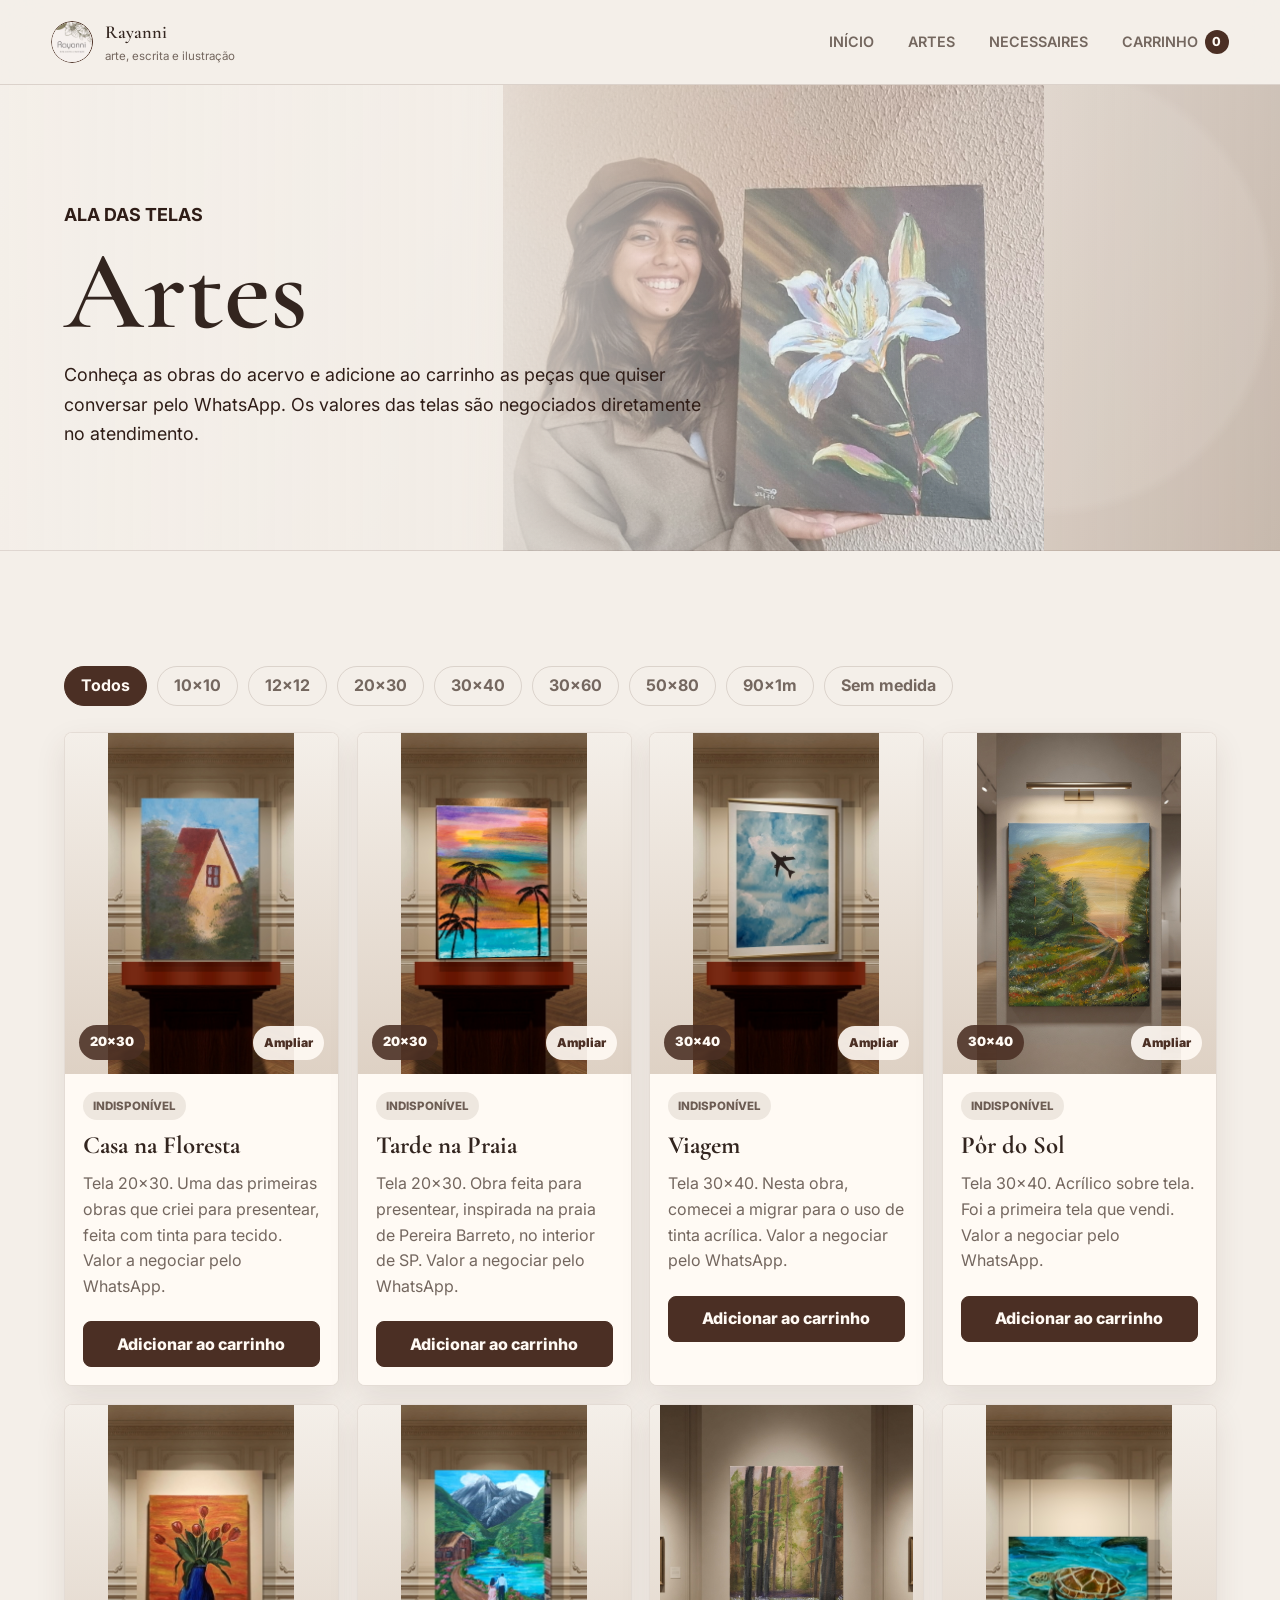
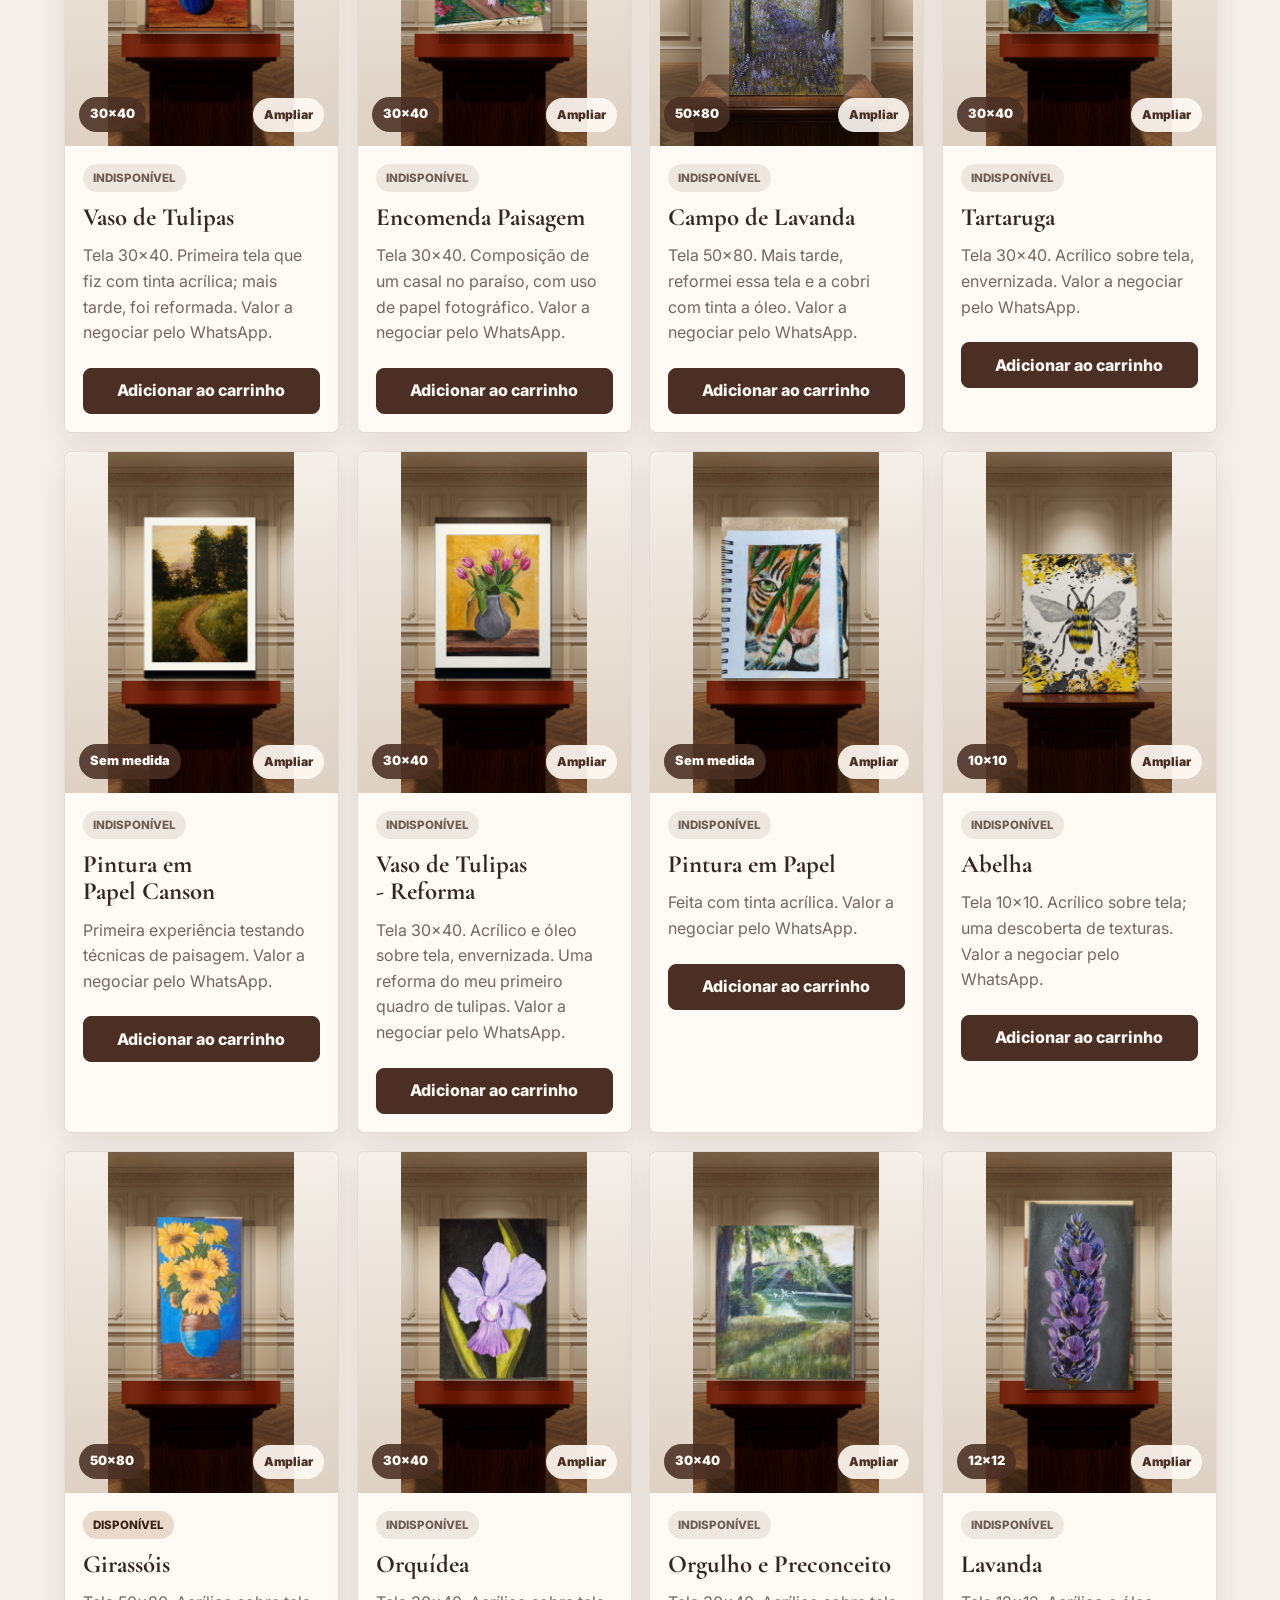
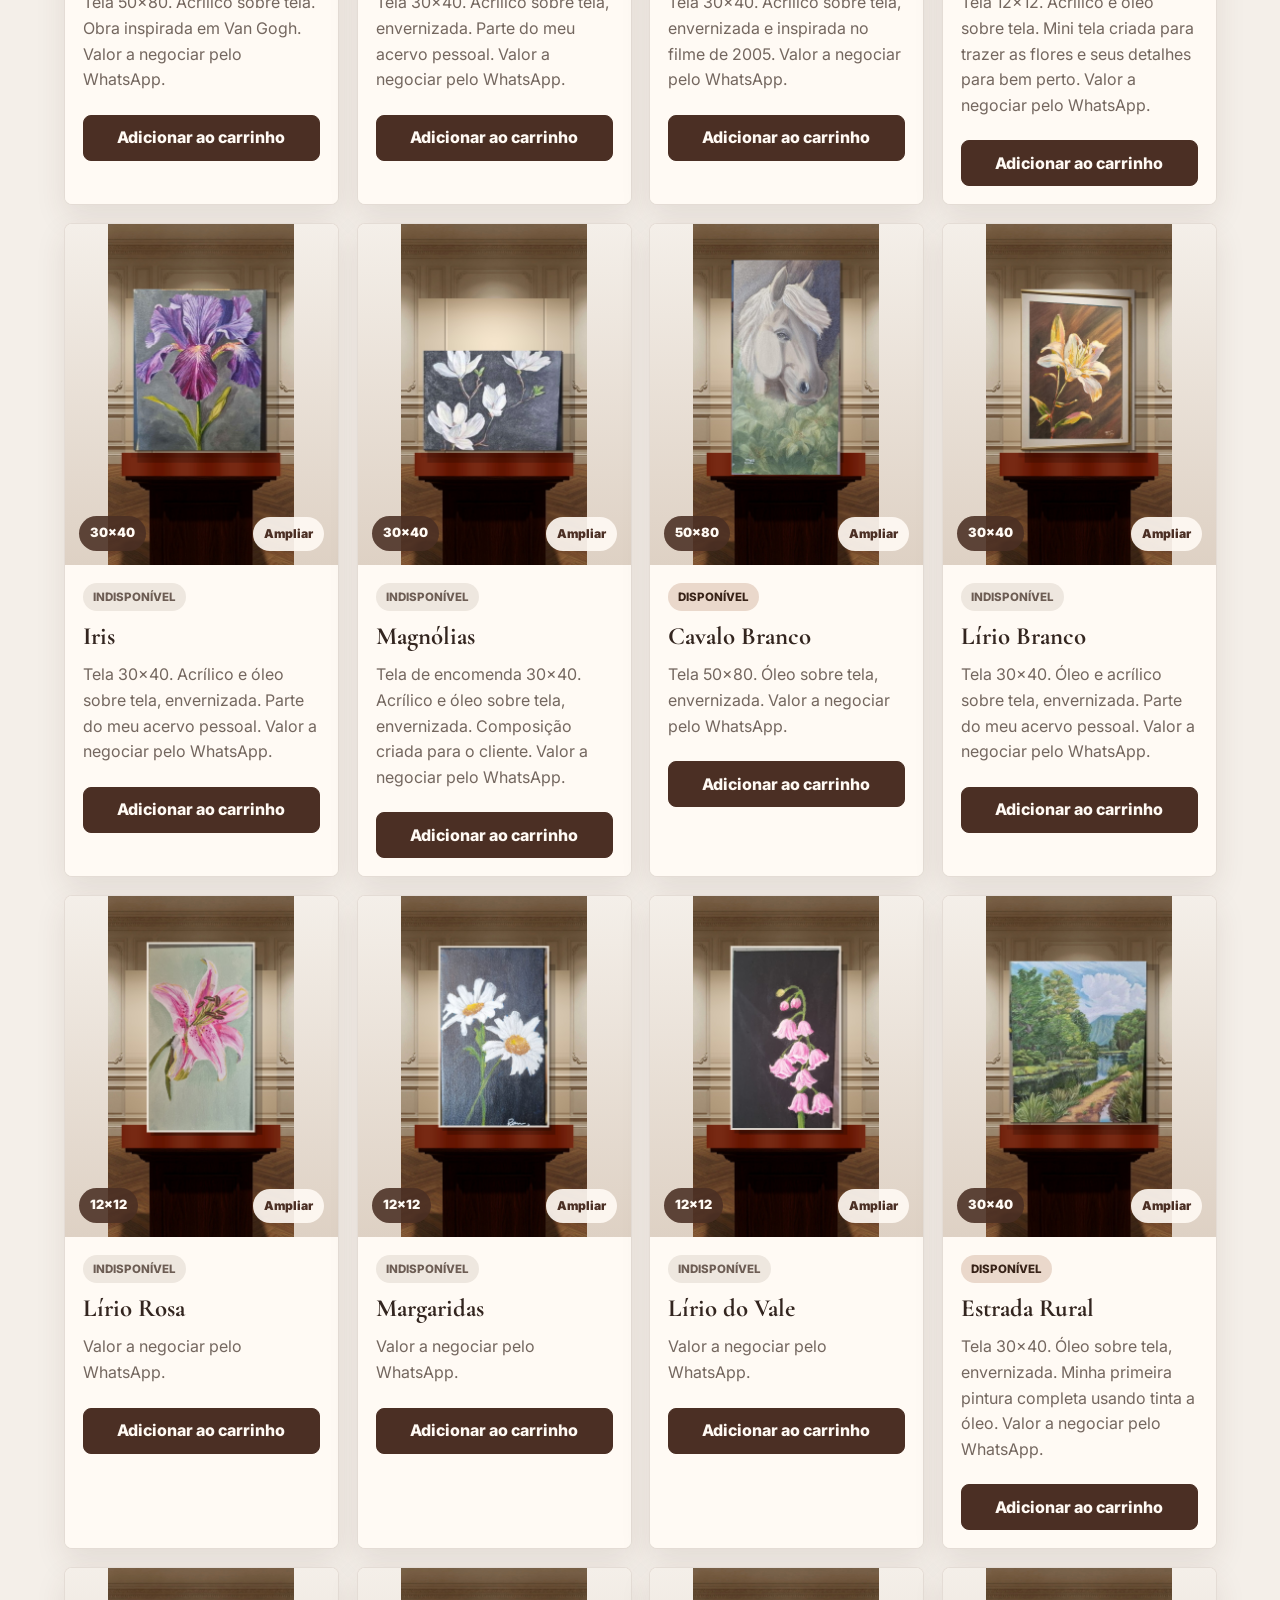
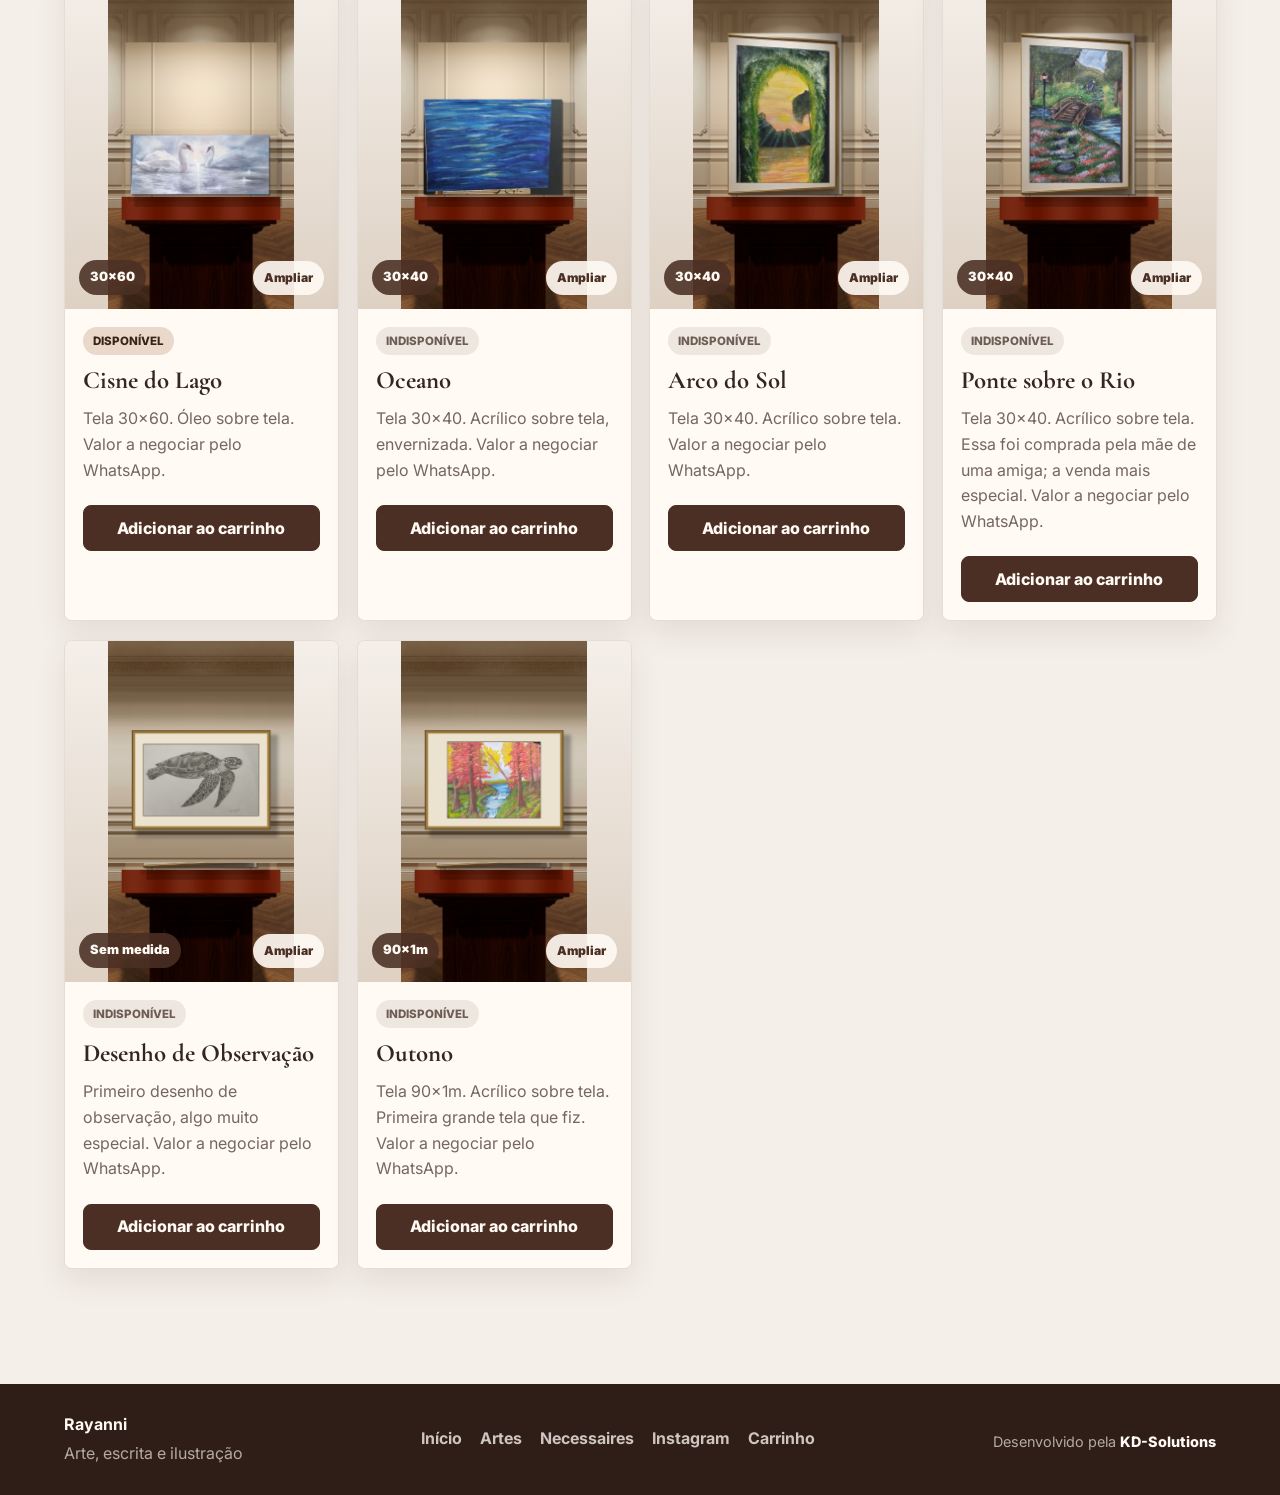
==== commit ec9ec53b: "Update artes.html" ====
--- a/pages/artes.html
+++ b/pages/artes.html
@@ -5,22 +5,22 @@
  <meta name="viewport" content="width=device-width, initial-scale=1.0" />
  <meta name="description" content="Acervo de artes de Rayanni para consulta e carrinho." />
  <title>Artes | Rayanni</title>
- <link rel="icon" type="image/png" href="./assets/favicon.png" />
- <link rel="apple-touch-icon" href="./assets/favicon.png" />
+ <link rel="icon" type="image/png" href="../assets/favicon.png" />
+ <link rel="apple-touch-icon" href="../assets/favicon.png" />
  <link rel="preconnect" href="https://fonts.googleapis.com" />
  <link rel="preconnect" href="https://fonts.gstatic.com" crossorigin />
  <link href="https://fonts.googleapis.com/css2?family=Cormorant+Garamond:wght@500;600;700&family=Inter:wght@400;500;600;700&display=swap" rel="stylesheet" />
- <link rel="stylesheet" href="./css/styles.css" />
+ <link rel="stylesheet" href="../css/styles.css" />
 </head>
 <body>
  <header class="site-header" data-header>
-  <a class="brand" href="./index.html" aria-label="Rayanni - Início">
-   <img class="brand-logo" src="./assets/logo-rayanni-header.jpeg" alt="Rayanni" />
+  <a class="brand" href="../index.html" aria-label="Rayanni - Início">
+   <img class="brand-logo" src="../assets/logo-rayanni-header.jpeg" alt="Rayanni" />
    <span><strong>Rayanni</strong><small>arte, escrita e ilustração</small></span>
   </a>
   <button class="menu-button" type="button" aria-label="Abrir menu" aria-expanded="false" data-menu-button><span></span><span></span><span></span></button>
   <nav class="nav" data-nav aria-label="Navegação principal">
-   <a href="./index.html">Início</a>
+   <a href="../index.html">Início</a>
    <a href="artes.html">Artes</a>
    <a href="necessaires.html">Necessaires</a>
    <a href="carrinho.html" class="cart-link">Carrinho <span data-cart-count>0</span></a>
@@ -49,392 +49,392 @@
 
    <div class="gallery-grid shop-grid">
     <article class="art-card" data-category="20x30">
-     <button class="art-image product-photo" type="button" data-gallery-title="Casa na Floresta" data-gallery-images="./assets/obra-casa-na-floresta.jpeg">
-      <img src="./assets/obra-casa-na-floresta.jpeg" alt="Tela Casa na Floresta, pintura de uma casa entre árvores" />
+     <button class="art-image product-photo" type="button" data-gallery-title="Casa na Floresta" data-gallery-images="../assets/obra-casa-na-floresta.jpeg">
+      <img src="../assets/obra-casa-na-floresta.jpeg" alt="Tela Casa na Floresta, pintura de uma casa entre árvores" />
       <span>20x30</span>
      </button>
      <div class="art-info">
       <span class="status unavailable">Indispon&iacute;vel</span>
       <h3>Casa na Floresta</h3>
       <p>Tela 20x30. Uma das primeiras obras que criei para presentear, feita com tinta para tecido. Valor a negociar pelo WhatsApp.</p>
-      <button class="cart-button" type="button" data-add-cart data-id="arte-casa-na-floresta" data-name="Casa na Floresta" data-type="Tela 20x30" data-price="Valor a negociar pelo WhatsApp" data-image="./assets/obra-casa-na-floresta.jpeg">Adicionar ao carrinho</button>
+      <button class="cart-button" type="button" data-add-cart data-id="arte-casa-na-floresta" data-name="Casa na Floresta" data-type="Tela 20x30" data-price="Valor a negociar pelo WhatsApp" data-image="../assets/obra-casa-na-floresta.jpeg">Adicionar ao carrinho</button>
      </div>
     </article>
 
     <article class="art-card" data-category="20x30">
-     <button class="art-image product-photo" type="button" data-gallery-title="Tarde na Praia" data-gallery-images="./assets/obra-tarde-na-praia.jpeg">
-      <img src="./assets/obra-tarde-na-praia.jpeg" alt="Tela Tarde na Praia, pintura de pôr do sol com palmeiras" />
+     <button class="art-image product-photo" type="button" data-gallery-title="Tarde na Praia" data-gallery-images="../assets/obra-tarde-na-praia.jpeg">
+      <img src="../assets/obra-tarde-na-praia.jpeg" alt="Tela Tarde na Praia, pintura de pôr do sol com palmeiras" />
       <span>20x30</span>
      </button>
      <div class="art-info">
       <span class="status unavailable">Indispon&iacute;vel</span>
       <h3>Tarde na Praia</h3>
       <p>Tela 20x30. Obra feita para presentear, inspirada na praia de Pereira Barreto, no interior de SP. Valor a negociar pelo WhatsApp.</p>
-      <button class="cart-button" type="button" data-add-cart data-id="arte-tarde-na-praia" data-name="Tarde na Praia" data-type="Tela 20x30" data-price="Valor a negociar pelo WhatsApp" data-image="./assets/obra-tarde-na-praia.jpeg">Adicionar ao carrinho</button>
-     </div>
-    </article>
-
-    <article class="art-card" data-category="30x40">
-     <button class="art-image product-photo" type="button" data-gallery-title="Viagem" data-gallery-images="./assets/obra-viagem.jpeg">
-      <img src="./assets/obra-viagem.jpeg" alt="Tela Viagem, pintura de avião entre nuvens" />
+      <button class="cart-button" type="button" data-add-cart data-id="arte-tarde-na-praia" data-name="Tarde na Praia" data-type="Tela 20x30" data-price="Valor a negociar pelo WhatsApp" data-image="../assets/obra-tarde-na-praia.jpeg">Adicionar ao carrinho</button>
+     </div>
+    </article>
+
+    <article class="art-card" data-category="30x40">
+     <button class="art-image product-photo" type="button" data-gallery-title="Viagem" data-gallery-images="../assets/obra-viagem.jpeg">
+      <img src="../assets/obra-viagem.jpeg" alt="Tela Viagem, pintura de avião entre nuvens" />
       <span>30x40</span>
      </button>
      <div class="art-info">
       <span class="status unavailable">Indispon&iacute;vel</span>
       <h3>Viagem</h3>
       <p>Tela 30x40. Nesta obra, comecei a migrar para o uso de tinta acrílica. Valor a negociar pelo WhatsApp.</p>
-      <button class="cart-button" type="button" data-add-cart data-id="arte-viagem" data-name="Viagem" data-type="Tela 30x40" data-price="Valor a negociar pelo WhatsApp" data-image="./assets/obra-viagem.jpeg">Adicionar ao carrinho</button>
-     </div>
-    </article>
-
-    <article class="art-card" data-category="30x40">
-     <button class="art-image product-photo" type="button" data-gallery-title="Pôr do Sol" data-gallery-images="./assets/obra-por-do-sol.jpeg">
-      <img src="./assets/obra-por-do-sol.jpeg" alt="Tela Pôr do Sol, pintura de paisagem iluminada entre árvores" />
+      <button class="cart-button" type="button" data-add-cart data-id="arte-viagem" data-name="Viagem" data-type="Tela 30x40" data-price="Valor a negociar pelo WhatsApp" data-image="../assets/obra-viagem.jpeg">Adicionar ao carrinho</button>
+     </div>
+    </article>
+
+    <article class="art-card" data-category="30x40">
+     <button class="art-image product-photo" type="button" data-gallery-title="Pôr do Sol" data-gallery-images="../assets/obra-por-do-sol.jpeg">
+      <img src="../assets/obra-por-do-sol.jpeg" alt="Tela Pôr do Sol, pintura de paisagem iluminada entre árvores" />
       <span>30x40</span>
      </button>
      <div class="art-info">
       <span class="status unavailable">Indispon&iacute;vel</span>
       <h3>Pôr do Sol</h3>
       <p>Tela 30x40. Acrílico sobre tela. Foi a primeira tela que vendi. Valor a negociar pelo WhatsApp.</p>
-      <button class="cart-button" type="button" data-add-cart data-id="arte-por-do-sol" data-name="Pôr do Sol" data-type="Tela 30x40" data-price="Valor a negociar pelo WhatsApp" data-image="./assets/obra-por-do-sol.jpeg">Adicionar ao carrinho</button>
-     </div>
-    </article>
-
-    <article class="art-card" data-category="30x40">
-     <button class="art-image product-photo" type="button" data-gallery-title="Vaso de Tulipas" data-gallery-images="./assets/obra-vaso-de-tulipas.jpeg">
-      <img src="./assets/obra-vaso-de-tulipas.jpeg" alt="Tela Vaso de Tulipas, pintura de tulipas em vaso azul" />
+      <button class="cart-button" type="button" data-add-cart data-id="arte-por-do-sol" data-name="Pôr do Sol" data-type="Tela 30x40" data-price="Valor a negociar pelo WhatsApp" data-image="../assets/obra-por-do-sol.jpeg">Adicionar ao carrinho</button>
+     </div>
+    </article>
+
+    <article class="art-card" data-category="30x40">
+     <button class="art-image product-photo" type="button" data-gallery-title="Vaso de Tulipas" data-gallery-images="../assets/obra-vaso-de-tulipas.jpeg">
+      <img src="../assets/obra-vaso-de-tulipas.jpeg" alt="Tela Vaso de Tulipas, pintura de tulipas em vaso azul" />
       <span>30x40</span>
      </button>
      <div class="art-info">
       <span class="status unavailable">Indispon&iacute;vel</span>
       <h3>Vaso de Tulipas</h3>
       <p>Tela 30x40. Primeira tela que fiz com tinta acrílica; mais tarde, foi reformada. Valor a negociar pelo WhatsApp.</p>
-      <button class="cart-button" type="button" data-add-cart data-id="arte-vaso-de-tulipas" data-name="Vaso de Tulipas" data-type="Tela 30x40" data-price="Valor a negociar pelo WhatsApp" data-image="./assets/obra-vaso-de-tulipas.jpeg">Adicionar ao carrinho</button>
-     </div>
-    </article>
-
-    <article class="art-card" data-category="30x40">
-     <button class="art-image product-photo" type="button" data-gallery-title="Encomenda Paisagem" data-gallery-images="./assets/obra-um-casal-no-paraiso.jpeg">
-      <img src="./assets/obra-um-casal-no-paraiso.jpeg" alt="Encomenda Paisagem, pintura de casal em uma paisagem com montanhas e lago" />
+      <button class="cart-button" type="button" data-add-cart data-id="arte-vaso-de-tulipas" data-name="Vaso de Tulipas" data-type="Tela 30x40" data-price="Valor a negociar pelo WhatsApp" data-image="../assets/obra-vaso-de-tulipas.jpeg">Adicionar ao carrinho</button>
+     </div>
+    </article>
+
+    <article class="art-card" data-category="30x40">
+     <button class="art-image product-photo" type="button" data-gallery-title="Encomenda Paisagem" data-gallery-images="../assets/obra-um-casal-no-paraiso.jpeg">
+      <img src="../assets/obra-um-casal-no-paraiso.jpeg" alt="Encomenda Paisagem, pintura de casal em uma paisagem com montanhas e lago" />
       <span>30x40</span>
      </button>
      <div class="art-info">
       <span class="status unavailable">Indispon&iacute;vel</span>
       <h3>Encomenda Paisagem</h3>
       <p>Tela 30x40. Composição de um casal no paraíso, com uso de papel fotográfico. Valor a negociar pelo WhatsApp.</p>
-      <button class="cart-button" type="button" data-add-cart data-id="arte-encomenda-paisagem" data-name="Encomenda Paisagem" data-type="Tela 30x40" data-price="Valor a negociar pelo WhatsApp" data-image="./assets/obra-um-casal-no-paraiso.jpeg">Adicionar ao carrinho</button>
+      <button class="cart-button" type="button" data-add-cart data-id="arte-encomenda-paisagem" data-name="Encomenda Paisagem" data-type="Tela 30x40" data-price="Valor a negociar pelo WhatsApp" data-image="../assets/obra-um-casal-no-paraiso.jpeg">Adicionar ao carrinho</button>
      </div>
     </article>
 
     <article class="art-card" data-category="50x80">
-     <button class="art-image product-photo" type="button" data-gallery-title="Campo de Lavanda" data-gallery-images="./assets/obra-campo-de-lavanda.jpeg">
-      <img src="./assets/obra-campo-de-lavanda.jpeg" alt="Tela Campo de Lavanda, pintura de floresta com flores lilases" />
+     <button class="art-image product-photo" type="button" data-gallery-title="Campo de Lavanda" data-gallery-images="../assets/obra-campo-de-lavanda.jpeg">
+      <img src="../assets/obra-campo-de-lavanda.jpeg" alt="Tela Campo de Lavanda, pintura de floresta com flores lilases" />
       <span>50x80</span>
      </button>
      <div class="art-info">
       <span class="status unavailable">Indispon&iacute;vel</span>
       <h3>Campo de Lavanda</h3>
       <p>Tela 50x80. Mais tarde, reformei essa tela e a cobri com tinta a óleo. Valor a negociar pelo WhatsApp.</p>
-      <button class="cart-button" type="button" data-add-cart data-id="arte-campo-de-lavanda" data-name="Campo de Lavanda" data-type="Tela 50x80" data-price="Valor a negociar pelo WhatsApp" data-image="./assets/obra-campo-de-lavanda.jpeg">Adicionar ao carrinho</button>
-     </div>
-    </article>
-
-    <article class="art-card" data-category="30x40">
-     <button class="art-image product-photo" type="button" data-gallery-title="Tartaruga" data-gallery-images="./assets/obra-tartaruga.jpeg">
-      <img src="./assets/obra-tartaruga.jpeg" alt="Tela Tartaruga, pintura de tartaruga nadando em águas azuis" />
+      <button class="cart-button" type="button" data-add-cart data-id="arte-campo-de-lavanda" data-name="Campo de Lavanda" data-type="Tela 50x80" data-price="Valor a negociar pelo WhatsApp" data-image="../assets/obra-campo-de-lavanda.jpeg">Adicionar ao carrinho</button>
+     </div>
+    </article>
+
+    <article class="art-card" data-category="30x40">
+     <button class="art-image product-photo" type="button" data-gallery-title="Tartaruga" data-gallery-images="../assets/obra-tartaruga.jpeg">
+      <img src="../assets/obra-tartaruga.jpeg" alt="Tela Tartaruga, pintura de tartaruga nadando em águas azuis" />
       <span>30x40</span>
      </button>
      <div class="art-info">
       <span class="status unavailable">Indispon&iacute;vel</span>
       <h3>Tartaruga</h3>
       <p>Tela 30x40. Acrílico sobre tela, envernizada. Valor a negociar pelo WhatsApp.</p>
-      <button class="cart-button" type="button" data-add-cart data-id="arte-tartaruga" data-name="Tartaruga" data-type="Tela 30x40" data-price="Valor a negociar pelo WhatsApp" data-image="./assets/obra-tartaruga.jpeg">Adicionar ao carrinho</button>
+      <button class="cart-button" type="button" data-add-cart data-id="arte-tartaruga" data-name="Tartaruga" data-type="Tela 30x40" data-price="Valor a negociar pelo WhatsApp" data-image="../assets/obra-tartaruga.jpeg">Adicionar ao carrinho</button>
      </div>
     </article>
 
     <article class="art-card" data-category="sem-medida">
-     <button class="art-image product-photo" type="button" data-gallery-title="Pintura em Papel Canson" data-gallery-images="./assets/obra-pintura-papel-canson.jpg">
-      <img src="./assets/obra-pintura-papel-canson.jpg" alt="Pintura em papel Canson com paisagem e caminho entre árvores" />
+     <button class="art-image product-photo" type="button" data-gallery-title="Pintura em Papel Canson" data-gallery-images="../assets/obra-pintura-papel-canson.jpg">
+      <img src="../assets/obra-pintura-papel-canson.jpg" alt="Pintura em papel Canson com paisagem e caminho entre árvores" />
       <span>Sem medida</span>
      </button>
      <div class="art-info">
       <span class="status unavailable">Indispon&iacute;vel</span>
       <h3>Pintura em Papel Canson</h3>
       <p>Primeira experiência testando técnicas de paisagem. Valor a negociar pelo WhatsApp.</p>
-      <button class="cart-button" type="button" data-add-cart data-id="arte-pintura-papel-canson" data-name="Pintura em Papel Canson" data-type="Papel Canson" data-price="Valor a negociar pelo WhatsApp" data-image="./assets/obra-pintura-papel-canson.jpg">Adicionar ao carrinho</button>
-     </div>
-    </article>
-
-    <article class="art-card" data-category="30x40">
-     <button class="art-image product-photo" type="button" data-gallery-title="Vaso de Tulipas - Reforma" data-gallery-images="./assets/obra-vaso-de-tulipas-reforma.jpg">
-      <img src="./assets/obra-vaso-de-tulipas-reforma.jpg" alt="Tela Vaso de Tulipas reformada, pintura de tulipas em vaso cinza" />
+      <button class="cart-button" type="button" data-add-cart data-id="arte-pintura-papel-canson" data-name="Pintura em Papel Canson" data-type="Papel Canson" data-price="Valor a negociar pelo WhatsApp" data-image="../assets/obra-pintura-papel-canson.jpg">Adicionar ao carrinho</button>
+     </div>
+    </article>
+
+    <article class="art-card" data-category="30x40">
+     <button class="art-image product-photo" type="button" data-gallery-title="Vaso de Tulipas - Reforma" data-gallery-images="../assets/obra-vaso-de-tulipas-reforma.jpg">
+      <img src="../assets/obra-vaso-de-tulipas-reforma.jpg" alt="Tela Vaso de Tulipas reformada, pintura de tulipas em vaso cinza" />
       <span>30x40</span>
      </button>
      <div class="art-info">
       <span class="status unavailable">Indispon&iacute;vel</span>
       <h3>Vaso de Tulipas - Reforma</h3>
       <p>Tela 30x40. Acrílico e óleo sobre tela, envernizada. Uma reforma do meu primeiro quadro de tulipas. Valor a negociar pelo WhatsApp.</p>
-      <button class="cart-button" type="button" data-add-cart data-id="arte-vaso-de-tulipas-reforma" data-name="Vaso de Tulipas - Reforma" data-type="Tela 30x40" data-price="Valor a negociar pelo WhatsApp" data-image="./assets/obra-vaso-de-tulipas-reforma.jpg">Adicionar ao carrinho</button>
+      <button class="cart-button" type="button" data-add-cart data-id="arte-vaso-de-tulipas-reforma" data-name="Vaso de Tulipas - Reforma" data-type="Tela 30x40" data-price="Valor a negociar pelo WhatsApp" data-image="../assets/obra-vaso-de-tulipas-reforma.jpg">Adicionar ao carrinho</button>
      </div>
     </article>
 
     <article class="art-card" data-category="sem-medida">
-     <button class="art-image product-photo" type="button" data-gallery-title="Pintura em Papel" data-gallery-images="./assets/obra-pintura-em-papel-tigre.jpg">
-      <img src="./assets/obra-pintura-em-papel-tigre.jpg" alt="Pintura em papel com rosto de tigre entre folhas" />
+     <button class="art-image product-photo" type="button" data-gallery-title="Pintura em Papel" data-gallery-images="../assets/obra-pintura-em-papel-tigre.jpg">
+      <img src="../assets/obra-pintura-em-papel-tigre.jpg" alt="Pintura em papel com rosto de tigre entre folhas" />
       <span>Sem medida</span>
      </button>
      <div class="art-info">
       <span class="status unavailable">Indispon&iacute;vel</span>
       <h3>Pintura em Papel</h3>
       <p>Feita com tinta acrílica. Valor a negociar pelo WhatsApp.</p>
-      <button class="cart-button" type="button" data-add-cart data-id="arte-pintura-em-papel-tigre" data-name="Pintura em Papel" data-type="Papel" data-price="Valor a negociar pelo WhatsApp" data-image="./assets/obra-pintura-em-papel-tigre.jpg">Adicionar ao carrinho</button>
+      <button class="cart-button" type="button" data-add-cart data-id="arte-pintura-em-papel-tigre" data-name="Pintura em Papel" data-type="Papel" data-price="Valor a negociar pelo WhatsApp" data-image="../assets/obra-pintura-em-papel-tigre.jpg">Adicionar ao carrinho</button>
      </div>
     </article>
 
     <article class="art-card" data-category="10x10">
-     <button class="art-image product-photo" type="button" data-gallery-title="Abelha" data-gallery-images="./assets/obra-abelha.jpg">
-      <img src="./assets/obra-abelha.jpg" alt="Tela Abelha, pintura de abelha com texturas amarelas e pretas" />
+     <button class="art-image product-photo" type="button" data-gallery-title="Abelha" data-gallery-images="../assets/obra-abelha.jpg">
+      <img src="../assets/obra-abelha.jpg" alt="Tela Abelha, pintura de abelha com texturas amarelas e pretas" />
       <span>10x10</span>
      </button>
      <div class="art-info">
       <span class="status unavailable">Indispon&iacute;vel</span>
       <h3>Abelha</h3>
       <p>Tela 10x10. Acrílico sobre tela; uma descoberta de texturas. Valor a negociar pelo WhatsApp.</p>
-      <button class="cart-button" type="button" data-add-cart data-id="arte-abelha" data-name="Abelha" data-type="Tela 10x10" data-price="Valor a negociar pelo WhatsApp" data-image="./assets/obra-abelha.jpg">Adicionar ao carrinho</button>
+      <button class="cart-button" type="button" data-add-cart data-id="arte-abelha" data-name="Abelha" data-type="Tela 10x10" data-price="Valor a negociar pelo WhatsApp" data-image="../assets/obra-abelha.jpg">Adicionar ao carrinho</button>
      </div>
     </article>
 
     <article class="art-card" data-category="50x80">
-     <button class="art-image product-photo" type="button" data-gallery-title="Girassóis" data-gallery-images="./assets/obra-girassois.jpg">
-      <img src="./assets/obra-girassois.jpg" alt="Tela Girassóis, pintura de flores amarelas em vaso" />
+     <button class="art-image product-photo" type="button" data-gallery-title="Girassóis" data-gallery-images="../assets/obra-girassois.jpg">
+      <img src="../assets/obra-girassois.jpg" alt="Tela Girassóis, pintura de flores amarelas em vaso" />
       <span>50x80</span>
      </button>
      <div class="art-info">
       <span class="status available">Dispon&iacute;vel</span>
       <h3>Girassóis</h3>
       <p>Tela 50x80. Acrílico sobre tela. Obra inspirada em Van Gogh. Valor a negociar pelo WhatsApp.</p>
-      <button class="cart-button" type="button" data-add-cart data-id="arte-girassois" data-name="Girassóis" data-type="Tela 50x80" data-price="Valor a negociar pelo WhatsApp" data-image="./assets/obra-girassois.jpg">Adicionar ao carrinho</button>
-     </div>
-    </article>
-
-    <article class="art-card" data-category="30x40">
-     <button class="art-image product-photo" type="button" data-gallery-title="Orquídea" data-gallery-images="./assets/obra-orquidea.jpg">
-      <img src="./assets/obra-orquidea.jpg" alt="Tela Orquídea, pintura de flor lilás sobre fundo escuro" />
+      <button class="cart-button" type="button" data-add-cart data-id="arte-girassois" data-name="Girassóis" data-type="Tela 50x80" data-price="Valor a negociar pelo WhatsApp" data-image="../assets/obra-girassois.jpg">Adicionar ao carrinho</button>
+     </div>
+    </article>
+
+    <article class="art-card" data-category="30x40">
+     <button class="art-image product-photo" type="button" data-gallery-title="Orquídea" data-gallery-images="../assets/obra-orquidea.jpg">
+      <img src="../assets/obra-orquidea.jpg" alt="Tela Orquídea, pintura de flor lilás sobre fundo escuro" />
       <span>30x40</span>
      </button>
      <div class="art-info">
       <span class="status unavailable">Indispon&iacute;vel</span>
       <h3>Orquídea</h3>
       <p>Tela 30x40. Acrílico sobre tela, envernizada. Parte do meu acervo pessoal. Valor a negociar pelo WhatsApp.</p>
-      <button class="cart-button" type="button" data-add-cart data-id="arte-orquidea" data-name="Orquídea" data-type="Tela 30x40" data-price="Valor a negociar pelo WhatsApp" data-image="./assets/obra-orquidea.jpg">Adicionar ao carrinho</button>
-     </div>
-    </article>
-
-    <article class="art-card" data-category="30x40">
-     <button class="art-image product-photo" type="button" data-gallery-title="Orgulho e Preconceito" data-gallery-images="./assets/obra-orgulho-e-preconceito.jpg">
-      <img src="./assets/obra-orgulho-e-preconceito.jpg" alt="Tela Orgulho e Preconceito, pintura de paisagem com lago e árvores" />
+      <button class="cart-button" type="button" data-add-cart data-id="arte-orquidea" data-name="Orquídea" data-type="Tela 30x40" data-price="Valor a negociar pelo WhatsApp" data-image="../assets/obra-orquidea.jpg">Adicionar ao carrinho</button>
+     </div>
+    </article>
+
+    <article class="art-card" data-category="30x40">
+     <button class="art-image product-photo" type="button" data-gallery-title="Orgulho e Preconceito" data-gallery-images="../assets/obra-orgulho-e-preconceito.jpg">
+      <img src="../assets/obra-orgulho-e-preconceito.jpg" alt="Tela Orgulho e Preconceito, pintura de paisagem com lago e árvores" />
       <span>30x40</span>
      </button>
      <div class="art-info">
       <span class="status unavailable">Indispon&iacute;vel</span>
       <h3>Orgulho e Preconceito</h3>
       <p>Tela 30x40. Acrílico sobre tela, envernizada e inspirada no filme de 2005. Valor a negociar pelo WhatsApp.</p>
-      <button class="cart-button" type="button" data-add-cart data-id="arte-orgulho-e-preconceito" data-name="Orgulho e Preconceito" data-type="Tela 30x40" data-price="Valor a negociar pelo WhatsApp" data-image="./assets/obra-orgulho-e-preconceito.jpg">Adicionar ao carrinho</button>
+      <button class="cart-button" type="button" data-add-cart data-id="arte-orgulho-e-preconceito" data-name="Orgulho e Preconceito" data-type="Tela 30x40" data-price="Valor a negociar pelo WhatsApp" data-image="../assets/obra-orgulho-e-preconceito.jpg">Adicionar ao carrinho</button>
      </div>
     </article>
 
     <article class="art-card" data-category="12x12">
-     <button class="art-image product-photo" type="button" data-gallery-title="Lavanda" data-gallery-images="./assets/obra-lavanda-mini.jpg">
-      <img src="./assets/obra-lavanda-mini.jpg" alt="Mini tela Lavanda, pintura de flor lavanda em fundo cinza" />
+     <button class="art-image product-photo" type="button" data-gallery-title="Lavanda" data-gallery-images="../assets/obra-lavanda-mini.jpg">
+      <img src="../assets/obra-lavanda-mini.jpg" alt="Mini tela Lavanda, pintura de flor lavanda em fundo cinza" />
       <span>12x12</span>
      </button>
      <div class="art-info">
       <span class="status unavailable">Indispon&iacute;vel</span>
       <h3>Lavanda</h3>
       <p>Tela 12x12. Acrílico e óleo sobre tela. Mini tela criada para trazer as flores e seus detalhes para bem perto. Valor a negociar pelo WhatsApp.</p>
-      <button class="cart-button" type="button" data-add-cart data-id="arte-lavanda-mini" data-name="Lavanda" data-type="Tela 12x12" data-price="Valor a negociar pelo WhatsApp" data-image="./assets/obra-lavanda-mini.jpg">Adicionar ao carrinho</button>
-     </div>
-    </article>
-
-    <article class="art-card" data-category="30x40">
-     <button class="art-image product-photo" type="button" data-gallery-title="Iris" data-gallery-images="./assets/obra-iris.jpg">
-      <img src="./assets/obra-iris.jpg" alt="Tela Iris, pintura de flor roxa em fundo cinza" />
+      <button class="cart-button" type="button" data-add-cart data-id="arte-lavanda-mini" data-name="Lavanda" data-type="Tela 12x12" data-price="Valor a negociar pelo WhatsApp" data-image="../assets/obra-lavanda-mini.jpg">Adicionar ao carrinho</button>
+     </div>
+    </article>
+
+    <article class="art-card" data-category="30x40">
+     <button class="art-image product-photo" type="button" data-gallery-title="Iris" data-gallery-images="../assets/obra-iris.jpg">
+      <img src="../assets/obra-iris.jpg" alt="Tela Iris, pintura de flor roxa em fundo cinza" />
       <span>30x40</span>
      </button>
      <div class="art-info">
       <span class="status unavailable">Indispon&iacute;vel</span>
       <h3>Iris</h3>
       <p>Tela 30x40. Acrílico e óleo sobre tela, envernizada. Parte do meu acervo pessoal. Valor a negociar pelo WhatsApp.</p>
-      <button class="cart-button" type="button" data-add-cart data-id="arte-iris" data-name="Iris" data-type="Tela 30x40" data-price="Valor a negociar pelo WhatsApp" data-image="./assets/obra-iris.jpg">Adicionar ao carrinho</button>
-     </div>
-    </article>
-
-    <article class="art-card" data-category="30x40">
-     <button class="art-image product-photo" type="button" data-gallery-title="Magnólias" data-gallery-images="./assets/obra-magnolias.jpg">
-      <img src="./assets/obra-magnolias.jpg" alt="Tela de encomenda Magnólias, pintura de flores brancas sobre fundo escuro" />
+      <button class="cart-button" type="button" data-add-cart data-id="arte-iris" data-name="Iris" data-type="Tela 30x40" data-price="Valor a negociar pelo WhatsApp" data-image="../assets/obra-iris.jpg">Adicionar ao carrinho</button>
+     </div>
+    </article>
+
+    <article class="art-card" data-category="30x40">
+     <button class="art-image product-photo" type="button" data-gallery-title="Magnólias" data-gallery-images="../assets/obra-magnolias.jpg">
+      <img src="../assets/obra-magnolias.jpg" alt="Tela de encomenda Magnólias, pintura de flores brancas sobre fundo escuro" />
       <span>30x40</span>
      </button>
      <div class="art-info">
       <span class="status unavailable">Indispon&iacute;vel</span>
       <h3>Magnólias</h3>
       <p>Tela de encomenda 30x40. Acrílico e óleo sobre tela, envernizada. Composição criada para o cliente. Valor a negociar pelo WhatsApp.</p>
-      <button class="cart-button" type="button" data-add-cart data-id="arte-magnolias" data-name="Magnólias" data-type="Encomenda 30x40" data-price="Valor a negociar pelo WhatsApp" data-image="./assets/obra-magnolias.jpg">Adicionar ao carrinho</button>
+      <button class="cart-button" type="button" data-add-cart data-id="arte-magnolias" data-name="Magnólias" data-type="Encomenda 30x40" data-price="Valor a negociar pelo WhatsApp" data-image="../assets/obra-magnolias.jpg">Adicionar ao carrinho</button>
      </div>
     </article>
 
     <article class="art-card" data-category="50x80">
-     <button class="art-image product-photo" type="button" data-gallery-title="Cavalo Branco" data-gallery-images="./assets/obra-cavalo-branco.jpg">
-      <img src="./assets/obra-cavalo-branco.jpg" alt="Tela Cavalo Branco, pintura de cavalo branco entre flores claras" />
+     <button class="art-image product-photo" type="button" data-gallery-title="Cavalo Branco" data-gallery-images="../assets/obra-cavalo-branco.jpg">
+      <img src="../assets/obra-cavalo-branco.jpg" alt="Tela Cavalo Branco, pintura de cavalo branco entre flores claras" />
       <span>50x80</span>
      </button>
      <div class="art-info">
       <span class="status available">Dispon&iacute;vel</span>
       <h3>Cavalo Branco</h3>
       <p>Tela 50x80. Óleo sobre tela, envernizada. Valor a negociar pelo WhatsApp.</p>
-      <button class="cart-button" type="button" data-add-cart data-id="arte-cavalo-branco" data-name="Cavalo Branco" data-type="Tela 50x80" data-price="Valor a negociar pelo WhatsApp" data-image="./assets/obra-cavalo-branco.jpg">Adicionar ao carrinho</button>
-     </div>
-    </article>
-
-    <article class="art-card" data-category="30x40">
-     <button class="art-image product-photo" type="button" data-gallery-title="Lírio Branco" data-gallery-images="./assets/obra-lirio-branco.jpg">
-      <img src="./assets/obra-lirio-branco.jpg" alt="Tela Lírio Branco, pintura de flor branca em fundo escuro" />
+      <button class="cart-button" type="button" data-add-cart data-id="arte-cavalo-branco" data-name="Cavalo Branco" data-type="Tela 50x80" data-price="Valor a negociar pelo WhatsApp" data-image="../assets/obra-cavalo-branco.jpg">Adicionar ao carrinho</button>
+     </div>
+    </article>
+
+    <article class="art-card" data-category="30x40">
+     <button class="art-image product-photo" type="button" data-gallery-title="Lírio Branco" data-gallery-images="../assets/obra-lirio-branco.jpg">
+      <img src="../assets/obra-lirio-branco.jpg" alt="Tela Lírio Branco, pintura de flor branca em fundo escuro" />
       <span>30x40</span>
      </button>
      <div class="art-info">
       <span class="status unavailable">Indispon&iacute;vel</span>
       <h3>Lírio Branco</h3>
       <p>Tela 30x40. Óleo e acrílico sobre tela, envernizada. Parte do meu acervo pessoal. Valor a negociar pelo WhatsApp.</p>
-      <button class="cart-button" type="button" data-add-cart data-id="arte-lirio-branco" data-name="Lírio Branco" data-type="Tela 30x40" data-price="Valor a negociar pelo WhatsApp" data-image="./assets/obra-lirio-branco.jpg">Adicionar ao carrinho</button>
+      <button class="cart-button" type="button" data-add-cart data-id="arte-lirio-branco" data-name="Lírio Branco" data-type="Tela 30x40" data-price="Valor a negociar pelo WhatsApp" data-image="../assets/obra-lirio-branco.jpg">Adicionar ao carrinho</button>
      </div>
     </article>
     <article class="art-card" data-category="12x12">
-     <button class="art-image product-photo" type="button" data-gallery-title="Lírio Rosa" data-gallery-images="./assets/obra-lirio-rosa.jpg">
-      <img src="./assets/obra-lirio-rosa.jpg" alt="Tela Lírio Rosa" />
+     <button class="art-image product-photo" type="button" data-gallery-title="Lírio Rosa" data-gallery-images="../assets/obra-lirio-rosa.jpg">
+      <img src="../assets/obra-lirio-rosa.jpg" alt="Tela Lírio Rosa" />
       <span>12x12</span>
      </button>
      <div class="art-info">
       <span class="status unavailable">Indispon&iacute;vel</span>
       <h3>Lírio Rosa</h3>
       <p>Valor a negociar pelo WhatsApp.</p>
-      <button class="cart-button" type="button" data-add-cart data-id="arte-lirio-rosa" data-name="Lírio Rosa" data-type="Tela 12x12" data-price="Valor a negociar pelo WhatsApp" data-image="./assets/obra-lirio-rosa.jpg">Adicionar ao carrinho</button>
+      <button class="cart-button" type="button" data-add-cart data-id="arte-lirio-rosa" data-name="Lírio Rosa" data-type="Tela 12x12" data-price="Valor a negociar pelo WhatsApp" data-image="../assets/obra-lirio-rosa.jpg">Adicionar ao carrinho</button>
      </div>
     </article>
 
     <article class="art-card" data-category="12x12">
-     <button class="art-image product-photo" type="button" data-gallery-title="Margaridas" data-gallery-images="./assets/obra-margaridas.jpg">
-      <img src="./assets/obra-margaridas.jpg" alt="Tela Margaridas" />
+     <button class="art-image product-photo" type="button" data-gallery-title="Margaridas" data-gallery-images="../assets/obra-margaridas.jpg">
+      <img src="../assets/obra-margaridas.jpg" alt="Tela Margaridas" />
       <span>12x12</span>
      </button>
      <div class="art-info">
       <span class="status unavailable">Indispon&iacute;vel</span>
       <h3>Margaridas</h3>
       <p>Valor a negociar pelo WhatsApp.</p>
-      <button class="cart-button" type="button" data-add-cart data-id="arte-margaridas" data-name="Margaridas" data-type="Tela 12x12" data-price="Valor a negociar pelo WhatsApp" data-image="./assets/obra-margaridas.jpg">Adicionar ao carrinho</button>
+      <button class="cart-button" type="button" data-add-cart data-id="arte-margaridas" data-name="Margaridas" data-type="Tela 12x12" data-price="Valor a negociar pelo WhatsApp" data-image="../assets/obra-margaridas.jpg">Adicionar ao carrinho</button>
      </div>
     </article>
 
     <article class="art-card" data-category="12x12">
-     <button class="art-image product-photo" type="button" data-gallery-title="Lírio do Vale" data-gallery-images="./assets/obra-flores-rosas.jpg">
-      <img src="./assets/obra-flores-rosas.jpg" alt="Tela Lírio do Vale" />
+     <button class="art-image product-photo" type="button" data-gallery-title="Lírio do Vale" data-gallery-images="../assets/obra-flores-rosas.jpg">
+      <img src="../assets/obra-flores-rosas.jpg" alt="Tela Lírio do Vale" />
       <span>12x12</span>
      </button>
      <div class="art-info">
       <span class="status unavailable">Indispon&iacute;vel</span>
       <h3>Lírio do Vale</h3>
       <p>Valor a negociar pelo WhatsApp.</p>
-      <button class="cart-button" type="button" data-add-cart data-id="arte-lirio-do-vale" data-name="Lírio do Vale" data-type="Tela 12x12" data-price="Valor a negociar pelo WhatsApp" data-image="./assets/obra-flores-rosas.jpg">Adicionar ao carrinho</button>
-     </div>
-    </article>
-
-    <article class="art-card" data-category="30x40">
-     <button class="art-image product-photo" type="button" data-gallery-title="Estrada Rural" data-gallery-images="./assets/obra-estrada-rural.jpg">
-      <img src="./assets/obra-estrada-rural.jpg" alt="Tela Estrada Rural, pintura de caminho ao lado de rio e árvores" />
+      <button class="cart-button" type="button" data-add-cart data-id="arte-lirio-do-vale" data-name="Lírio do Vale" data-type="Tela 12x12" data-price="Valor a negociar pelo WhatsApp" data-image="../assets/obra-flores-rosas.jpg">Adicionar ao carrinho</button>
+     </div>
+    </article>
+
+    <article class="art-card" data-category="30x40">
+     <button class="art-image product-photo" type="button" data-gallery-title="Estrada Rural" data-gallery-images="../assets/obra-estrada-rural.jpg">
+      <img src="../assets/obra-estrada-rural.jpg" alt="Tela Estrada Rural, pintura de caminho ao lado de rio e árvores" />
       <span>30x40</span>
      </button>
      <div class="art-info">
       <span class="status available">Dispon&iacute;vel</span>
       <h3>Estrada Rural</h3>
       <p>Tela 30x40. Óleo sobre tela, envernizada. Minha primeira pintura completa usando tinta a óleo. Valor a negociar pelo WhatsApp.</p>
-      <button class="cart-button" type="button" data-add-cart data-id="arte-estrada-rural" data-name="Estrada Rural" data-type="Tela 30x40" data-price="Valor a negociar pelo WhatsApp" data-image="./assets/obra-estrada-rural.jpg">Adicionar ao carrinho</button>
+      <button class="cart-button" type="button" data-add-cart data-id="arte-estrada-rural" data-name="Estrada Rural" data-type="Tela 30x40" data-price="Valor a negociar pelo WhatsApp" data-image="../assets/obra-estrada-rural.jpg">Adicionar ao carrinho</button>
      </div>
     </article>
 
     <article class="art-card" data-category="30x60">
-     <button class="art-image product-photo" type="button" data-gallery-title="Cisne do Lago" data-gallery-images="./assets/obra-cisne-do-lago.jpg">
-      <img src="./assets/obra-cisne-do-lago.jpg" alt="Tela Cisne do Lago, pintura de dois cisnes sobre água" />
+     <button class="art-image product-photo" type="button" data-gallery-title="Cisne do Lago" data-gallery-images="../assets/obra-cisne-do-lago.jpg">
+      <img src="../assets/obra-cisne-do-lago.jpg" alt="Tela Cisne do Lago, pintura de dois cisnes sobre água" />
       <span>30x60</span>
      </button>
      <div class="art-info">
       <span class="status available">Dispon&iacute;vel</span>
       <h3>Cisne do Lago</h3>
       <p>Tela 30x60. Óleo sobre tela. Valor a negociar pelo WhatsApp.</p>
-      <button class="cart-button" type="button" data-add-cart data-id="arte-cisne-do-lago" data-name="Cisne do Lago" data-type="Tela 30x60" data-price="Valor a negociar pelo WhatsApp" data-image="./assets/obra-cisne-do-lago.jpg">Adicionar ao carrinho</button>
-     </div>
-    </article>
-
-    <article class="art-card" data-category="30x40">
-     <button class="art-image product-photo" type="button" data-gallery-title="Oceano" data-gallery-images="./assets/obra-oceano.jpg">
-      <img src="./assets/obra-oceano.jpg" alt="Tela Oceano, pintura abstrata de água em tons de azul" />
+      <button class="cart-button" type="button" data-add-cart data-id="arte-cisne-do-lago" data-name="Cisne do Lago" data-type="Tela 30x60" data-price="Valor a negociar pelo WhatsApp" data-image="../assets/obra-cisne-do-lago.jpg">Adicionar ao carrinho</button>
+     </div>
+    </article>
+
+    <article class="art-card" data-category="30x40">
+     <button class="art-image product-photo" type="button" data-gallery-title="Oceano" data-gallery-images="../assets/obra-oceano.jpg">
+      <img src="../assets/obra-oceano.jpg" alt="Tela Oceano, pintura abstrata de água em tons de azul" />
       <span>30x40</span>
      </button>
      <div class="art-info">
       <span class="status unavailable">Indispon&iacute;vel</span>
       <h3>Oceano</h3>
       <p>Tela 30x40. Acrílico sobre tela, envernizada. Valor a negociar pelo WhatsApp.</p>
-      <button class="cart-button" type="button" data-add-cart data-id="arte-oceano" data-name="Oceano" data-type="Tela 30x40" data-price="Valor a negociar pelo WhatsApp" data-image="./assets/obra-oceano.jpg">Adicionar ao carrinho</button>
-     </div>
-    </article>
-
-
-    <article class="art-card" data-category="30x40">
-     <button class="art-image product-photo" type="button" data-gallery-title="Arco do Sol" data-gallery-images="./assets/obra-arco-do-sol.jpg">
-      <img src="./assets/obra-arco-do-sol.jpg" alt="Tela Arco do Sol, pintura de pôr do sol visto por um arco verde" />
+      <button class="cart-button" type="button" data-add-cart data-id="arte-oceano" data-name="Oceano" data-type="Tela 30x40" data-price="Valor a negociar pelo WhatsApp" data-image="../assets/obra-oceano.jpg">Adicionar ao carrinho</button>
+     </div>
+    </article>
+
+
+    <article class="art-card" data-category="30x40">
+     <button class="art-image product-photo" type="button" data-gallery-title="Arco do Sol" data-gallery-images="../assets/obra-arco-do-sol.jpg">
+      <img src="../assets/obra-arco-do-sol.jpg" alt="Tela Arco do Sol, pintura de pôr do sol visto por um arco verde" />
       <span>30x40</span>
      </button>
      <div class="art-info">
       <span class="status unavailable">Indispon&iacute;vel</span>
       <h3>Arco do Sol</h3>
       <p>Tela 30x40. Acrílico sobre tela. Valor a negociar pelo WhatsApp.</p>
-      <button class="cart-button" type="button" data-add-cart data-id="arte-arco-do-sol" data-name="Arco do Sol" data-type="Tela 30x40" data-price="Valor a negociar pelo WhatsApp" data-image="./assets/obra-arco-do-sol.jpg">Adicionar ao carrinho</button>
-     </div>
-    </article>
-
-    <article class="art-card" data-category="30x40">
-     <button class="art-image product-photo" type="button" data-gallery-title="Ponte sobre o Rio" data-gallery-images="./assets/obra-ponte-sobre-o-rio.jpg">
-      <img src="./assets/obra-ponte-sobre-o-rio.jpg" alt="Tela Ponte sobre o Rio, pintura de ponte de madeira em paisagem verde" />
+      <button class="cart-button" type="button" data-add-cart data-id="arte-arco-do-sol" data-name="Arco do Sol" data-type="Tela 30x40" data-price="Valor a negociar pelo WhatsApp" data-image="../assets/obra-arco-do-sol.jpg">Adicionar ao carrinho</button>
+     </div>
+    </article>
+
+    <article class="art-card" data-category="30x40">
+     <button class="art-image product-photo" type="button" data-gallery-title="Ponte sobre o Rio" data-gallery-images="../assets/obra-ponte-sobre-o-rio.jpg">
+      <img src="../assets/obra-ponte-sobre-o-rio.jpg" alt="Tela Ponte sobre o Rio, pintura de ponte de madeira em paisagem verde" />
       <span>30x40</span>
      </button>
      <div class="art-info">
       <span class="status unavailable">Indispon&iacute;vel</span>
       <h3>Ponte sobre o Rio</h3>
       <p>Tela 30x40. Acrílico sobre tela. Essa foi comprada pela mãe de uma amiga; a venda mais especial. Valor a negociar pelo WhatsApp.</p>
-      <button class="cart-button" type="button" data-add-cart data-id="arte-ponte-sobre-o-rio" data-name="Ponte sobre o Rio" data-type="Tela 30x40" data-price="Valor a negociar pelo WhatsApp" data-image="./assets/obra-ponte-sobre-o-rio.jpg">Adicionar ao carrinho</button>
+      <button class="cart-button" type="button" data-add-cart data-id="arte-ponte-sobre-o-rio" data-name="Ponte sobre o Rio" data-type="Tela 30x40" data-price="Valor a negociar pelo WhatsApp" data-image="../assets/obra-ponte-sobre-o-rio.jpg">Adicionar ao carrinho</button>
      </div>
     </article>
 
     <article class="art-card" data-category="sem-medida">
-     <button class="art-image product-photo" type="button" data-gallery-title="Desenho de Observação" data-gallery-images="./assets/obra-desenho-de-observacao.jpg">
-      <img src="./assets/obra-desenho-de-observacao.jpg" alt="Desenho de Observação, estudo em grafite de tartaruga" />
+     <button class="art-image product-photo" type="button" data-gallery-title="Desenho de Observação" data-gallery-images="../assets/obra-desenho-de-observacao.jpg">
+      <img src="../assets/obra-desenho-de-observacao.jpg" alt="Desenho de Observação, estudo em grafite de tartaruga" />
       <span>Sem medida</span>
      </button>
      <div class="art-info">
       <span class="status unavailable">Indispon&iacute;vel</span>
       <h3>Desenho de Observação</h3>
       <p>Primeiro desenho de observação, algo muito especial. Valor a negociar pelo WhatsApp.</p>
-      <button class="cart-button" type="button" data-add-cart data-id="arte-desenho-de-observacao" data-name="Desenho de Observação" data-type="Desenho" data-price="Valor a negociar pelo WhatsApp" data-image="./assets/obra-desenho-de-observacao.jpg">Adicionar ao carrinho</button>
+      <button class="cart-button" type="button" data-add-cart data-id="arte-desenho-de-observacao" data-name="Desenho de Observação" data-type="Desenho" data-price="Valor a negociar pelo WhatsApp" data-image="../assets/obra-desenho-de-observacao.jpg">Adicionar ao carrinho</button>
      </div>
     </article>
 
     <article class="art-card" data-category="90x1m">
-     <button class="art-image product-photo" type="button" data-gallery-title="Outono" data-gallery-images="./assets/obra-outono.jpg">
-      <img src="./assets/obra-outono.jpg" alt="Tela Outono, pintura de paisagem com árvores em tons vermelhos e rio" />
+     <button class="art-image product-photo" type="button" data-gallery-title="Outono" data-gallery-images="../assets/obra-outono.jpg">
+      <img src="../assets/obra-outono.jpg" alt="Tela Outono, pintura de paisagem com árvores em tons vermelhos e rio" />
       <span>90x1m</span>
      </button>
      <div class="art-info">
       <span class="status unavailable">Indispon&iacute;vel</span>
       <h3>Outono</h3>
       <p>Tela 90x1m. Acrílico sobre tela. Primeira grande tela que fiz. Valor a negociar pelo WhatsApp.</p>
-      <button class="cart-button" type="button" data-add-cart data-id="arte-outono" data-name="Outono" data-type="Tela 90x1m" data-price="Valor a negociar pelo WhatsApp" data-image="./assets/obra-outono.jpg">Adicionar ao carrinho</button>
+      <button class="cart-button" type="button" data-add-cart data-id="arte-outono" data-name="Outono" data-type="Tela 90x1m" data-price="Valor a negociar pelo WhatsApp" data-image="../assets/obra-outono.jpg">Adicionar ao carrinho</button>
      </div>
     </article>
    </div>
@@ -443,11 +443,11 @@
 
  <footer class="footer">
   <div><strong>Rayanni</strong><p>Arte, escrita e ilustração</p></div>
-  <div class="footer-links"><a href="./index.html">Início</a><a href="artes.html">Artes</a><a href="necessaires.html">Necessaires</a><a href="https://www.instagram.com/ray_artnook?utm_source=qr&amp;igsh=NzhoNDhlMDdvcHk4" target="_blank" rel="noreferrer">Instagram</a><a href="carrinho.html">Carrinho</a></div>
+  <div class="footer-links"><a href="../index.html">Início</a><a href="artes.html">Artes</a><a href="necessaires.html">Necessaires</a><a href="https://www.instagram.com/ray_artnook?utm_source=qr&amp;igsh=NzhoNDhlMDdvcHk4" target="_blank" rel="noreferrer">Instagram</a><a href="carrinho.html">Carrinho</a></div>
   <p class="footer-credit">Desenvolvido pela <a href="https://www.instagram.com/kdsolutions.br/" target="_blank" rel="noreferrer">KD-Solutions</a></p>
  </footer>
 
- <script src="./js/script.js"></script>
+ <script src="../js/script.js"></script>
 </body>
 </html>
 
--- a/css/styles.css
+++ b/css/styles.css
@@ -0,0 +1,2092 @@
+:root {
+  --coffee: #4b2f24;
+  --coffee-deep: #2f1d17;
+  --coffee-soft: #8a6557;
+  --ink: #33251f;
+  --muted: #74675f;
+  --paper: #f4efe9;
+  --surface: #fffaf4;
+  --clay: #8a5a48;
+  --moss: #6f745f;
+  --sage: #ded8ca;
+  --line: rgba(75, 47, 36, 0.15);
+  --shadow: 0 20px 50px rgba(75, 47, 36, 0.16);
+  --radius: 8px;
+}
+
+* {
+  box-sizing: border-box;
+}
+
+html {
+  scroll-behavior: smooth;
+}
+
+body {
+  margin: 0;
+  color: var(--ink);
+  background: var(--paper);
+  font-family: Inter, system-ui, -apple-system, BlinkMacSystemFont, "Segoe UI", sans-serif;
+  font-size: 16px;
+  line-height: 1.6;
+  overflow-x: hidden;
+  text-rendering: optimizeLegibility;
+}
+
+img,
+svg {
+  display: block;
+  max-width: 100%;
+}
+
+a {
+  color: inherit;
+  text-decoration: none;
+}
+
+h1,
+h2,
+h3,
+p,
+a,
+button,
+small {
+  overflow-wrap: break-word;
+}
+
+h1,
+h2,
+h3 {
+  text-wrap: balance;
+}
+
+p {
+  text-wrap: pretty;
+}
+
+.site-header,
+.hero-content,
+.canvas,
+.intro-band div,
+.art-card,
+.feature-image,
+.feature-copy,
+.product-grid article,
+.contact > div,
+.contact-form {
+  will-change: transform, opacity;
+}
+
+.site-header {
+  position: sticky;
+  top: 0;
+  z-index: 20;
+  display: flex;
+  align-items: center;
+  justify-content: space-between;
+  gap: 24px;
+  padding: 18px clamp(18px, 4vw, 56px);
+  background: rgba(244, 239, 233, 0.92);
+  border-bottom: 1px solid var(--line);
+  backdrop-filter: blur(18px);
+  min-height: 79px;
+  animation: slideDown 0.7s ease both;
+}
+
+.brand {
+  display: inline-flex;
+  align-items: center;
+  gap: 12px;
+  min-width: 0;
+}
+
+.brand-logo {
+  width: 42px;
+  height: 42px;
+  flex: 0 0 42px;
+  object-fit: cover;
+  object-position: center;
+  border: 1px solid var(--coffee);
+  border-radius: 50%;
+  clip-path: circle(50%);
+  background: var(--surface);
+}
+
+.brand strong,
+.hero h1,
+.section-heading h2,
+.feature-copy h2,
+.contact h2 {
+  font-family: "Cormorant Garamond", Georgia, serif;
+  font-weight: 600;
+}
+
+.brand strong {
+  display: block;
+  font-size: 1.15rem;
+}
+
+.brand small {
+  display: block;
+  color: var(--muted);
+  font-size: 0.72rem;
+  text-transform: lowercase;
+}
+
+.nav {
+  display: flex;
+  align-items: center;
+  gap: clamp(14px, 3vw, 34px);
+  color: var(--muted);
+  font-size: 0.9rem;
+  font-weight: 600;
+  text-transform: uppercase;
+}
+
+.nav a:hover {
+  color: var(--coffee);
+}
+
+.cart-link {
+  display: inline-flex;
+  align-items: center;
+  gap: 7px;
+}
+
+.cart-link [data-cart-count] {
+  display: inline-grid;
+  min-width: 24px;
+  height: 24px;
+  padding: 0 7px;
+  place-items: center;
+  color: var(--surface);
+  background: var(--coffee);
+  border-radius: 999px;
+  font-size: 0.78rem;
+  font-weight: 800;
+}
+
+.floating-cart-button {
+  display: none;
+}
+
+.menu-button {
+  display: none;
+  width: 42px;
+  height: 42px;
+  padding: 9px;
+  background: transparent;
+  border: 1px solid var(--line);
+  border-radius: var(--radius);
+}
+
+.menu-button span {
+  display: block;
+  height: 2px;
+  margin: 5px 0;
+  background: var(--coffee);
+}
+
+.hero {
+  position: relative;
+  min-height: calc(100svh - 79px);
+  display: grid;
+  align-items: center;
+  padding: clamp(48px, 8vw, 96px) clamp(18px, 5vw, 72px);
+  overflow: hidden;
+  background:
+    linear-gradient(90deg, rgba(244, 239, 233, 0.98), rgba(244, 239, 233, 0.78), rgba(244, 239, 233, 0.24)),
+    url("../assets/hero-studio.png") center right / cover no-repeat;
+}
+
+.hero::after {
+  content: "";
+  position: absolute;
+  inset: auto 0 0;
+  height: 26%;
+  background: linear-gradient(0deg, var(--paper), transparent);
+  pointer-events: none;
+}
+
+.hero-content {
+  position: relative;
+  z-index: 2;
+  max-width: 690px;
+  animation: fadeLift 0.9s ease 0.12s both;
+}
+
+.eyebrow {
+  margin: 0 0 12px;
+  color: var(--clay);
+  font-size: 0.78rem;
+  font-weight: 700;
+  letter-spacing: 0;
+  text-transform: uppercase;
+}
+
+.hero h1 {
+  margin: 0;
+  font-size: 7.25rem;
+  line-height: 0.9;
+}
+
+.hero-subtitle {
+  max-width: 610px;
+  margin: 26px 0 0;
+  color: var(--coffee-deep);
+  font-size: 1.18rem;
+  line-height: 1.65;
+}
+
+.hero-actions {
+  display: flex;
+  flex-wrap: wrap;
+  gap: 12px;
+  margin-top: 34px;
+}
+
+.button {
+  display: inline-flex;
+  align-items: center;
+  justify-content: center;
+  min-height: 48px;
+  padding: 0 22px;
+  border: 1px solid var(--coffee);
+  border-radius: var(--radius);
+  font-weight: 700;
+  text-align: center;
+  transition: transform 0.2s ease, background 0.2s ease, color 0.2s ease;
+}
+
+.button:hover {
+  transform: translateY(-2px);
+}
+
+.button.primary {
+  background: var(--coffee);
+  border-color: var(--coffee);
+  color: var(--surface);
+}
+
+.button.ghost {
+  color: var(--coffee-deep);
+  background: rgba(255, 250, 244, 0.64);
+  border-color: rgba(75, 47, 36, 0.35);
+}
+
+.button.full {
+  width: 100%;
+}
+
+.hero-art {
+  position: absolute;
+  inset: 0;
+  pointer-events: none;
+}
+
+.museum-hero {
+  position: relative;
+  min-height: calc(100svh - 79px);
+  display: grid;
+  grid-template-columns: minmax(340px, 1.08fr) minmax(320px, 0.92fr);
+  gap: clamp(30px, 6vw, 86px);
+  align-items: center;
+  padding: clamp(42px, 6vw, 76px) clamp(18px, 5vw, 72px);
+  overflow: hidden;
+  background:
+    linear-gradient(180deg, rgba(255, 250, 244, 0.72), rgba(244, 239, 233, 0.96)),
+    linear-gradient(90deg, #eee3d7, #f8f1e9 46%, #dfcfc0);
+}
+
+.museum-wall {
+  position: relative;
+  min-height: 610px;
+  border-bottom: 18px solid rgba(75, 47, 36, 0.2);
+  background:
+    linear-gradient(90deg, rgba(75, 47, 36, 0.08) 1px, transparent 1px),
+    linear-gradient(180deg, rgba(255, 250, 244, 0.68), rgba(209, 190, 174, 0.3));
+  background-size: 120px 100%, 100% 100%;
+  border-radius: var(--radius);
+  box-shadow: inset 0 -60px 80px rgba(75, 47, 36, 0.08);
+}
+
+.wall-frame {
+  position: absolute;
+  padding: 14px;
+  background: #fffaf4;
+  border: 1px solid rgba(75, 47, 36, 0.18);
+  box-shadow: 0 22px 48px rgba(75, 47, 36, 0.16);
+  transition: transform 0.35s ease, box-shadow 0.35s ease;
+}
+
+.wall-frame:hover {
+  transform: translateY(-6px) rotate(0deg);
+  box-shadow: 0 28px 60px rgba(75, 47, 36, 0.22);
+}
+
+.wall-frame img {
+  width: 100%;
+  height: 100%;
+  object-fit: cover;
+  border: 1px solid rgba(75, 47, 36, 0.12);
+}
+
+.frame-large {
+  right: 10%;
+  top: 9%;
+  width: min(45vw, 380px);
+  height: 440px;
+  transform: rotate(2deg);
+}
+
+.frame-small {
+  left: 8%;
+  top: 30%;
+  width: min(42vw, 360px);
+  height: 220px;
+  transform: rotate(-4deg);
+  z-index: 2;
+}
+
+.frame-medium {
+  left: 38%;
+  bottom: 8%;
+  width: min(28vw, 260px);
+  height: 250px;
+  transform: rotate(2deg);
+}
+
+.museum-bench {
+  position: absolute;
+  right: 11%;
+  bottom: 24px;
+  width: 310px;
+  height: 54px;
+  background: linear-gradient(180deg, #79503f, var(--coffee-deep));
+  border-radius: 5px;
+  box-shadow: 0 16px 30px rgba(75, 47, 36, 0.22);
+}
+
+.museum-bench::before,
+.museum-bench::after {
+  content: "";
+  position: absolute;
+  bottom: -48px;
+  width: 18px;
+  height: 58px;
+  background: var(--coffee-deep);
+}
+
+.museum-bench::before {
+  left: 44px;
+}
+
+.museum-bench::after {
+  right: 44px;
+}
+
+.museum-copy {
+  position: relative;
+  z-index: 2;
+  max-width: 44rem;
+  animation: fadeLift 0.9s ease 0.12s both;
+}
+
+.museum-copy h1,
+.page-hero h1 {
+  margin: 0;
+  font-family: "Cormorant Garamond", Georgia, serif;
+  font-size: 7rem;
+  line-height: 0.9;
+  font-weight: 600;
+}
+
+.canvas {
+  position: absolute;
+  border: 12px solid #f8f4ee;
+  box-shadow: var(--shadow);
+  background-size: cover;
+  background-position: center;
+  transform: rotate(var(--tilt));
+  animation: canvasFloat 1s ease both;
+  transition: transform 0.35s ease, box-shadow 0.35s ease;
+}
+
+.canvas::before {
+  content: "";
+  position: absolute;
+  inset: 16px;
+  border: 1px solid rgba(255, 255, 255, 0.6);
+}
+
+.canvas-one {
+  --tilt: -5deg;
+  right: 8vw;
+  top: 13vh;
+  width: min(36vw, 460px);
+  aspect-ratio: 4 / 5;
+  background-image: url("../assets/obra-caminho.png");
+  animation-delay: 0.28s;
+}
+
+.canvas-two {
+  --tilt: 6deg;
+  right: 28vw;
+  bottom: 6vh;
+  width: min(28vw, 340px);
+  aspect-ratio: 1 / 1;
+  background-image: url("../assets/obra-jardim.png");
+  animation-delay: 0.42s;
+}
+
+.canvas-three {
+  --tilt: 4deg;
+  right: -4vw;
+  bottom: 13vh;
+  width: min(24vw, 300px);
+  aspect-ratio: 3 / 4;
+  background-image: url("../assets/obra-flor.png");
+  animation-delay: 0.55s;
+}
+
+.intro-band {
+  display: grid;
+  grid-template-columns: repeat(3, 1fr);
+  gap: 1px;
+  background: var(--line);
+  border-block: 1px solid var(--line);
+}
+
+.intro-band div {
+  min-height: 132px;
+  padding: 30px clamp(18px, 4vw, 48px);
+  background: var(--surface);
+  animation: fadeLift 0.75s ease both;
+}
+
+.intro-band div:nth-child(2) {
+  animation-delay: 0.12s;
+}
+
+.intro-band div:nth-child(3) {
+  animation-delay: 0.24s;
+}
+
+.intro-band span {
+  display: block;
+  font-family: "Cormorant Garamond", serif;
+  font-size: 3rem;
+  line-height: 1;
+}
+
+.intro-band p {
+  margin: 8px 0 0;
+  color: var(--muted);
+}
+
+.section,
+.feature,
+.contact,
+.footer {
+  padding-inline: clamp(18px, 5vw, 72px);
+}
+
+.section {
+  padding-block: clamp(64px, 9vw, 118px);
+}
+
+.section-heading {
+  max-width: 760px;
+  margin-bottom: 34px;
+}
+
+.section-heading.compact {
+  max-width: 660px;
+}
+
+.section-heading h2,
+.feature-copy h2,
+.contact h2 {
+  margin: 0;
+  font-size: 3.75rem;
+  line-height: 1;
+}
+
+.section-heading p:not(.eyebrow),
+.feature-copy p,
+.contact p {
+  color: var(--muted);
+  font-size: 1rem;
+  max-width: 46rem;
+}
+
+.museum-copy p,
+.art-info p,
+.product-grid p,
+.cart-item p,
+.cart-summary p,
+.empty-cart p {
+  max-width: 42rem;
+}
+
+.filters {
+  display: flex;
+  flex-wrap: wrap;
+  gap: 10px;
+  margin-bottom: 26px;
+}
+
+.filter {
+  min-height: 40px;
+  padding: 0 16px;
+  color: var(--muted);
+  background: transparent;
+  border: 1px solid var(--line);
+  border-radius: 999px;
+  font: inherit;
+  font-weight: 700;
+  cursor: pointer;
+  transition: transform 0.2s ease, color 0.2s ease, background 0.2s ease, border-color 0.2s ease;
+}
+
+.filter.active,
+.filter:hover {
+  color: var(--surface);
+  background: var(--coffee);
+  border-color: var(--coffee);
+}
+
+.filter:hover {
+  transform: translateY(-1px);
+}
+
+.page-hero {
+  min-height: 430px;
+  display: grid;
+  align-content: end;
+  padding: clamp(72px, 9vw, 120px) clamp(18px, 5vw, 72px) clamp(44px, 7vw, 84px);
+  background:
+    linear-gradient(90deg, rgba(244, 239, 233, 0.98), rgba(244, 239, 233, 0.72)),
+    url("../assets/hero-studio.png") center / cover no-repeat;
+}
+
+.page-hero p {
+  max-width: 680px;
+  color: var(--coffee-deep);
+  font-size: 1.12rem;
+  line-height: 1.65;
+}
+
+.art-page-hero {
+  position: relative;
+  overflow: hidden;
+  background:
+    radial-gradient(circle at 82% 44%, rgba(255, 250, 244, 0.1) 0 20%, transparent 21%),
+    linear-gradient(90deg, rgba(244, 239, 233, 0.98) 0%, rgba(244, 239, 233, 0.88) 36%, rgba(244, 239, 233, 0.2) 66%, rgba(75, 47, 36, 0.1) 100%),
+    url("../assets/artes-rayanni-hero.jpeg") right 32% center / auto 116% no-repeat,
+    linear-gradient(135deg, #f4efe9, #d5c8bc);
+  box-shadow: inset 0 -1px 0 rgba(75, 47, 36, 0.12);
+}
+
+.necessaire-page-hero {
+  position: relative;
+  overflow: hidden;
+  background:
+    radial-gradient(circle at 84% 48%, rgba(255, 250, 244, 0.08) 0 18%, transparent 19%),
+    linear-gradient(90deg, rgba(244, 239, 233, 0.98) 0%, rgba(244, 239, 233, 0.88) 36%, rgba(244, 239, 233, 0.24) 62%, rgba(75, 47, 36, 0.12) 100%),
+    url("../assets/necessaires-rayanni-hero.jpeg") right 38% center / auto 118% no-repeat,
+    linear-gradient(135deg, #f4efe9, #d8cabd);
+  box-shadow: inset 0 -1px 0 rgba(75, 47, 36, 0.12);
+}
+
+.cart-page-hero {
+  min-height: 360px;
+  background:
+    linear-gradient(135deg, var(--coffee-deep), var(--coffee) 58%, var(--coffee-soft));
+  color: var(--surface);
+}
+
+.cart-page-hero p {
+  color: rgba(255, 250, 244, 0.78);
+}
+
+.gallery-grid {
+  display: grid;
+  grid-template-columns: repeat(4, minmax(0, 1fr));
+  gap: 18px;
+}
+
+.art-card {
+  overflow: hidden;
+  background: var(--surface);
+  border: 1px solid var(--line);
+  border-radius: var(--radius);
+  box-shadow: 0 12px 30px rgba(75, 47, 36, 0.1);
+  transition: transform 0.28s ease, box-shadow 0.28s ease, border-color 0.28s ease;
+}
+
+.art-card:hover {
+  transform: translateY(-6px);
+  border-color: rgba(75, 47, 36, 0.34);
+  box-shadow: 0 18px 42px rgba(75, 47, 36, 0.18);
+}
+
+.art-card:hover .art-image {
+  transform: scale(1.025);
+}
+
+@media (hover: none) {
+  .art-card:hover,
+  .product-grid article:hover {
+    transform: none;
+  }
+
+  .art-card:hover .art-image {
+    transform: none;
+  }
+}
+
+.art-card.is-hidden {
+  display: none;
+}
+
+.gallery-grid .art-card.is-hidden,
+.shop-grid .art-card.is-hidden {
+  display: none;
+}
+
+.art-image {
+  position: relative;
+  z-index: 1;
+  display: grid;
+  aspect-ratio: 4 / 5;
+  min-height: 240px;
+  place-items: end start;
+  padding: 16px;
+  color: rgba(255, 250, 245, 0.84);
+  font-size: 0.8rem;
+  font-weight: 700;
+  background-size: cover;
+  background-position: center;
+  transition: transform 0.45s ease;
+}
+
+.product-photo {
+  position: relative;
+  overflow: hidden;
+  padding: 0;
+  background: var(--surface);
+  border: 0;
+  cursor: zoom-in;
+  font: inherit;
+  text-align: left;
+}
+
+.product-photo img {
+  width: 100%;
+  height: 100%;
+  min-height: 240px;
+  object-fit: cover;
+}
+
+.shop-grid .art-card .product-photo img,
+.showcase-carousel .carousel-slide img,
+.museum-wall .wall-frame img {
+  object-fit: contain;
+  object-position: center;
+  background: linear-gradient(180deg, #f4efe9, #ded1c4);
+}
+
+.product-photo span {
+  position: absolute;
+  left: 14px;
+  bottom: 14px;
+  display: inline-flex;
+  padding: 7px 11px;
+  color: var(--surface);
+  background: rgba(75, 47, 36, 0.88);
+  border-radius: 999px;
+  font-size: 0.8rem;
+  font-weight: 900;
+}
+
+.product-photo::after {
+  content: "Ampliar";
+  position: absolute;
+  right: 14px;
+  bottom: 14px;
+  display: inline-flex;
+  padding: 7px 11px;
+  color: var(--coffee);
+  background: rgba(255, 250, 244, 0.9);
+  border-radius: 999px;
+  font-size: 0.76rem;
+  font-weight: 900;
+}
+
+.product-photo:focus-visible {
+  outline: 3px solid rgba(75, 47, 36, 0.42);
+  outline-offset: -3px;
+}
+
+.has-lightbox {
+  overflow: hidden;
+}
+
+.image-lightbox {
+  position: fixed;
+  inset: 0;
+  z-index: 100;
+  display: none;
+  align-items: center;
+  justify-content: center;
+  padding: clamp(18px, 4vw, 42px);
+  background: rgba(47, 29, 23, 0.82);
+  backdrop-filter: blur(10px);
+}
+
+.image-lightbox.is-open {
+  display: flex;
+}
+
+.image-lightbox__panel {
+  position: relative;
+  display: grid;
+  grid-template-columns: 48px minmax(0, 1fr) 48px;
+  grid-template-rows: minmax(0, 1fr) auto;
+  gap: 14px;
+  width: min(1060px, 100%);
+  max-height: min(860px, 92svh);
+  padding: clamp(14px, 3vw, 22px);
+  background: var(--surface);
+  border-radius: var(--radius);
+  box-shadow: 0 28px 80px rgba(0, 0, 0, 0.32);
+}
+
+.image-lightbox__panel img {
+  grid-column: 2;
+  width: 100%;
+  max-height: min(720px, 72svh);
+  object-fit: contain;
+  background: #eadfd4;
+  border-radius: var(--radius);
+}
+
+.image-lightbox__caption {
+  grid-column: 2;
+  display: flex;
+  align-items: center;
+  justify-content: space-between;
+  gap: 14px;
+  color: var(--ink);
+}
+
+.image-lightbox__caption strong {
+  font-family: "Cormorant Garamond", Georgia, serif;
+  font-size: 1.55rem;
+  line-height: 1;
+}
+
+.image-lightbox__caption span {
+  color: var(--muted);
+  font-size: 0.9rem;
+  font-weight: 800;
+}
+
+.image-lightbox__close,
+.image-lightbox__control {
+  display: grid;
+  place-items: center;
+  color: var(--surface);
+  background: var(--coffee);
+  border: 0;
+  border-radius: 50%;
+  font: inherit;
+  font-weight: 900;
+  cursor: pointer;
+}
+
+.image-lightbox__close {
+  position: absolute;
+  top: -14px;
+  right: -14px;
+  width: 42px;
+  height: 42px;
+  font-size: 1rem;
+}
+
+.image-lightbox__control {
+  align-self: center;
+  width: 48px;
+  height: 48px;
+  font-size: 1.3rem;
+}
+
+.image-lightbox__control--prev {
+  grid-column: 1;
+}
+
+.image-lightbox__control--next {
+  grid-column: 3;
+}
+
+.image-lightbox__control[hidden] {
+  display: none;
+}
+
+.landscape-a {
+  background:
+    linear-gradient(0deg, rgba(35, 34, 31, 0.35), transparent 55%),
+    url("../assets/obra-caminho.png") center / cover no-repeat;
+}
+
+.landscape-b {
+  background:
+    linear-gradient(0deg, rgba(35, 34, 31, 0.35), transparent 55%),
+    url("../assets/obra-jardim.png") center / cover no-repeat;
+}
+
+.abstract-a {
+  background:
+    linear-gradient(0deg, rgba(35, 34, 31, 0.34), transparent 55%),
+    url("../assets/obra-flor.png") center / cover no-repeat;
+}
+
+.sketch-a {
+  background:
+    linear-gradient(0deg, rgba(35, 34, 31, 0.34), transparent 55%),
+    url("../assets/obra-serie.png") center / cover no-repeat;
+}
+
+.art-info {
+  position: relative;
+  z-index: 2;
+  padding: 18px;
+  display: flex;
+  flex-direction: column;
+  align-content: start;
+  gap: 12px;
+  background: var(--surface);
+}
+
+.status {
+  display: flex;
+  width: fit-content;
+  max-width: 100%;
+  margin-bottom: 0;
+  padding: 5px 10px;
+  border-radius: 999px;
+  font-size: 0.72rem;
+  font-weight: 800;
+  text-transform: uppercase;
+}
+
+.status.available {
+  color: #382318;
+  background: #ead8cb;
+}
+
+.status.unavailable {
+  color: #6d5d54;
+  background: #eee7df;
+}
+
+.status.portfolio {
+  color: var(--coffee);
+  background: #e5d0be;
+}
+
+.status.commission {
+  color: #3f2d23;
+  background: #d9d1c4;
+}
+
+.status.canvas {
+  color: #382318;
+  background: #ead8cb;
+}
+
+.status.acrylic {
+  color: var(--coffee);
+  background: #e5d0be;
+}
+
+.status.oil {
+  color: #fffaf5;
+  background: var(--coffee);
+}
+
+.status.mixed {
+  color: #3f2d23;
+  background: #d9d1c4;
+}
+
+.status.paper {
+  color: #4f392c;
+  background: #efe2d5;
+}
+
+.art-info h3,
+.product-grid h3 {
+  margin: 0;
+  font-family: "Cormorant Garamond", serif;
+  font-size: 1.55rem;
+  line-height: 1.1;
+}
+
+.art-info p,
+.product-grid p {
+  margin: 0;
+  color: var(--muted);
+}
+
+.art-info a {
+  display: inline-flex;
+  margin-top: 8px;
+  color: var(--clay);
+  font-weight: 800;
+  position: relative;
+}
+
+.inline-link {
+  display: inline-flex;
+  margin-top: 16px;
+  color: var(--clay);
+  font-weight: 800;
+}
+
+.shop-grid .art-card {
+  display: grid;
+  grid-template-rows: auto 1fr;
+}
+
+.cart-button,
+.cart-clear {
+  display: inline-flex;
+  align-items: center;
+  justify-content: center;
+  width: 100%;
+  min-height: 46px;
+  margin-top: 10px;
+  padding: 0 16px;
+  color: var(--surface);
+  background: var(--coffee);
+  border: 1px solid var(--coffee);
+  border-radius: var(--radius);
+  font: inherit;
+  line-height: 1.2;
+  font-weight: 800;
+  cursor: pointer;
+  transition: transform 0.2s ease, background 0.2s ease;
+}
+
+.cart-button:hover,
+.cart-clear:hover {
+  transform: translateY(-2px);
+}
+
+.cart-button.secondary {
+  color: var(--coffee);
+  background: transparent;
+}
+
+.cart-clear {
+  color: var(--coffee);
+  background: transparent;
+}
+
+.cart-button.is-added {
+  background: var(--moss);
+  border-color: var(--moss);
+}
+
+.button.is-disabled {
+  opacity: 0.55;
+  pointer-events: none;
+}
+
+.necessaire-a {
+  background:
+    linear-gradient(0deg, rgba(35, 34, 31, 0.34), transparent 55%),
+    radial-gradient(circle at 32% 36%, #ead8cb 0 26%, transparent 27%),
+    linear-gradient(135deg, #7b5040, #dfc7b6 52%, #3d281f);
+}
+
+.necessaire-b {
+  background:
+    linear-gradient(0deg, rgba(35, 34, 31, 0.34), transparent 55%),
+    url("../assets/obra-jardim.png") center / cover no-repeat;
+}
+
+.necessaire-c {
+  background:
+    linear-gradient(0deg, rgba(35, 34, 31, 0.34), transparent 55%),
+    url("../assets/obra-caminho.png") center / cover no-repeat;
+}
+
+.necessaire-d {
+  background:
+    linear-gradient(0deg, rgba(35, 34, 31, 0.34), transparent 55%),
+    url("../assets/obra-serie.png") center / cover no-repeat;
+}
+
+.showcase-carousel {
+  position: relative;
+  display: grid;
+  grid-template-columns: 48px minmax(0, 1fr) 48px;
+  gap: 14px;
+  align-items: center;
+}
+
+.carousel-track {
+  position: relative;
+  min-height: 500px;
+  overflow: hidden;
+  border-radius: var(--radius);
+  background:
+    linear-gradient(180deg, #efe4d9, #d6c2b2);
+  box-shadow: var(--shadow);
+}
+
+.carousel-slide {
+  position: absolute;
+  inset: 0;
+  display: grid;
+  grid-template-columns: minmax(260px, 0.68fr) minmax(260px, 1fr);
+  gap: clamp(24px, 5vw, 70px);
+  align-items: center;
+  padding: clamp(24px, 5vw, 58px);
+  opacity: 0;
+  transform: translateX(26px);
+  pointer-events: none;
+  transition: opacity 0.45s ease, transform 0.45s ease;
+}
+
+.carousel-slide.reveal,
+.carousel-slide.reveal.is-visible {
+  opacity: 0;
+  transform: translateX(26px);
+  pointer-events: none;
+}
+
+.carousel-slide.is-active {
+  opacity: 1;
+  transform: translateX(0);
+  pointer-events: auto;
+}
+
+.carousel-slide.is-active.reveal,
+.carousel-slide.is-active.reveal.is-visible {
+  opacity: 1;
+  transform: translateX(0);
+  pointer-events: auto;
+}
+
+.carousel-slide img {
+  width: 100%;
+  max-height: 390px;
+  object-fit: cover;
+  border: 14px solid var(--surface);
+  box-shadow: 0 20px 38px rgba(75, 47, 36, 0.18);
+}
+
+.carousel-slide > div {
+  display: grid;
+  grid-template-columns: 1fr;
+  justify-items: start;
+  gap: 12px;
+  min-width: 0;
+}
+
+.carousel-slide .status {
+  display: inline-flex;
+  width: auto;
+  margin: 0;
+}
+
+.carousel-slide h3 {
+  margin: 0;
+  font-family: "Cormorant Garamond", Georgia, serif;
+  font-size: 3.2rem;
+  line-height: 1;
+  overflow-wrap: anywhere;
+}
+
+.carousel-slide p {
+  margin: 0;
+}
+
+.carousel-control {
+  display: grid;
+  width: 48px;
+  height: 48px;
+  place-items: center;
+  color: var(--surface);
+  background: var(--coffee);
+  border: 0;
+  border-radius: 50%;
+  font: inherit;
+  font-size: 1.3rem;
+  font-weight: 800;
+  cursor: pointer;
+  position: relative;
+  z-index: 6;
+}
+
+.cart-layout {
+  display: grid;
+  grid-template-columns: minmax(0, 1fr) minmax(300px, 380px);
+  gap: 24px;
+  align-items: start;
+}
+
+.cart-items {
+  display: grid;
+  gap: 14px;
+}
+
+.cart-item {
+  display: grid;
+  grid-template-columns: 112px minmax(0, 1fr) auto;
+  gap: 16px;
+  align-items: center;
+  padding: 14px;
+  background: var(--surface);
+  border: 1px solid var(--line);
+  border-radius: var(--radius);
+}
+
+.cart-item img {
+  width: 112px;
+  aspect-ratio: 1;
+  object-fit: cover;
+  border-radius: var(--radius);
+}
+
+.cart-item h3 {
+  margin: 0 0 4px;
+  font-family: "Cormorant Garamond", Georgia, serif;
+  font-size: 1.55rem;
+}
+
+.cart-item p {
+  margin: 0;
+  color: var(--muted);
+}
+
+.remove-cart {
+  min-height: 40px;
+  padding: 0 12px;
+  color: var(--coffee);
+  background: transparent;
+  border: 1px solid var(--line);
+  border-radius: var(--radius);
+  font: inherit;
+  font-weight: 800;
+  cursor: pointer;
+}
+
+.cart-summary {
+  position: sticky;
+  top: 106px;
+  padding: 24px;
+  background: var(--surface);
+  border: 1px solid var(--line);
+  border-radius: var(--radius);
+  box-shadow: var(--shadow);
+}
+
+.cart-summary h2 {
+  margin: 0;
+  font-family: "Cormorant Garamond", Georgia, serif;
+  font-size: 2.5rem;
+}
+
+.empty-cart {
+  padding: 32px;
+  background: var(--surface);
+  border: 1px solid var(--line);
+  border-radius: var(--radius);
+}
+
+.art-info a::after,
+.footer-credit a::after {
+  content: "";
+  position: absolute;
+  left: 0;
+  right: 0;
+  bottom: -2px;
+  height: 1px;
+  background: currentColor;
+  transform: scaleX(0);
+  transform-origin: right;
+  transition: transform 0.25s ease;
+}
+
+.art-info a:hover::after,
+.footer-credit a:hover::after {
+  transform: scaleX(1);
+  transform-origin: left;
+}
+
+.feature {
+  display: grid;
+  grid-template-columns: minmax(280px, 0.92fr) minmax(320px, 1fr);
+  gap: clamp(28px, 6vw, 76px);
+  align-items: center;
+  padding-block: clamp(64px, 9vw, 118px);
+  background: var(--surface);
+}
+
+.feature-image {
+  margin: 0;
+  min-height: 540px;
+  border-radius: var(--radius);
+  overflow: hidden;
+  background: var(--coffee);
+  box-shadow: var(--shadow);
+}
+
+.feature-image img {
+  width: 100%;
+  height: 100%;
+  min-height: 540px;
+  object-fit: cover;
+  object-position: center 34%;
+  filter: saturate(0.95) contrast(1.02);
+}
+
+.product-section {
+  background:
+    linear-gradient(180deg, var(--paper), #e7dacd);
+}
+
+.product-grid {
+  display: grid;
+  grid-template-columns: repeat(3, 1fr);
+  gap: 18px;
+}
+
+.product-grid article {
+  min-height: 240px;
+  padding: 26px;
+  background: var(--surface);
+  border: 1px solid var(--line);
+  border-radius: var(--radius);
+  transition: transform 0.25s ease, border-color 0.25s ease;
+}
+
+.museum-links article {
+  cursor: pointer;
+}
+
+.museum-links article:focus-visible {
+  outline: 3px solid rgba(75, 47, 36, 0.34);
+  outline-offset: 4px;
+}
+
+.product-grid article:hover {
+  transform: translateY(-4px);
+  border-color: rgba(75, 47, 36, 0.3);
+}
+
+.product-icon {
+  display: inline-grid;
+  width: 48px;
+  height: 48px;
+  margin-bottom: 38px;
+  place-items: center;
+  color: var(--surface);
+  background: var(--coffee);
+  border-radius: 50%;
+  font-weight: 800;
+}
+
+.contact {
+  display: grid;
+  grid-template-columns: minmax(280px, 0.8fr) minmax(320px, 520px);
+  gap: clamp(28px, 6vw, 76px);
+  padding-block: clamp(64px, 9vw, 118px);
+  background:
+    linear-gradient(135deg, var(--coffee-deep), var(--coffee) 58%, var(--coffee-soft));
+  color: var(--surface);
+}
+
+.contact p {
+  color: rgba(255, 250, 245, 0.72);
+}
+
+.contact-form {
+  display: grid;
+  gap: 14px;
+}
+
+label {
+  display: grid;
+  gap: 7px;
+  color: rgba(255, 250, 245, 0.74);
+  font-weight: 700;
+}
+
+input,
+select,
+textarea {
+  width: 100%;
+  min-height: 48px;
+  padding: 12px 14px;
+  color: var(--ink);
+  background: var(--surface);
+  border: 1px solid transparent;
+  border-radius: var(--radius);
+  font: inherit;
+}
+
+textarea {
+  resize: vertical;
+}
+
+.footer {
+  display: flex;
+  justify-content: space-between;
+  align-items: center;
+  gap: 24px;
+  padding-block: 28px;
+  background: var(--coffee-deep);
+  color: var(--surface);
+}
+
+.footer p {
+  margin: 4px 0 0;
+  color: rgba(255, 250, 245, 0.64);
+}
+
+.footer-links {
+  display: flex;
+  flex-wrap: wrap;
+  gap: 18px;
+  align-items: center;
+  color: rgba(255, 250, 245, 0.76);
+  font-weight: 700;
+}
+
+.footer-credit {
+  margin: 0;
+  color: rgba(255, 250, 245, 0.66);
+  font-size: 0.9rem;
+}
+
+.footer-credit a {
+  position: relative;
+  color: var(--surface);
+  font-weight: 800;
+}
+
+.reveal {
+  opacity: 0;
+  transform: translateY(22px);
+  transition: opacity 0.65s ease, transform 0.65s ease;
+}
+
+.reveal.is-visible {
+  opacity: 1;
+  transform: translateY(0);
+}
+
+@keyframes slideDown {
+  from {
+    opacity: 0;
+    transform: translateY(-16px);
+  }
+  to {
+    opacity: 1;
+    transform: translateY(0);
+  }
+}
+
+@keyframes fadeLift {
+  from {
+    opacity: 0;
+    transform: translateY(22px);
+  }
+  to {
+    opacity: 1;
+    transform: translateY(0);
+  }
+}
+
+@keyframes canvasFloat {
+  from {
+    opacity: 0;
+    transform: translateY(24px) rotate(calc(var(--tilt) - 3deg));
+  }
+  to {
+    opacity: 1;
+    transform: translateY(0) rotate(var(--tilt));
+  }
+}
+
+@media (max-width: 980px) {
+  .museum-copy h1,
+  .page-hero h1,
+  .hero h1 {
+    font-size: 5.4rem;
+  }
+
+  .section-heading h2,
+  .feature-copy h2,
+  .contact h2 {
+    font-size: 3rem;
+    line-height: 1.04;
+  }
+
+  .carousel-slide h3 {
+    font-size: 2.65rem;
+  }
+
+  .museum-hero {
+    grid-template-columns: 1fr;
+  }
+
+  .museum-wall {
+    min-height: 520px;
+  }
+
+  .frame-large {
+    width: min(58vw, 360px);
+  }
+
+  .frame-small {
+    width: min(46vw, 320px);
+  }
+
+  .frame-medium {
+    width: min(32vw, 240px);
+  }
+
+  .cart-layout {
+    grid-template-columns: 1fr;
+  }
+
+  .cart-summary {
+    position: static;
+  }
+
+  .gallery-grid,
+  .product-grid {
+    grid-template-columns: repeat(2, 1fr);
+  }
+
+  .canvas-one {
+    right: -5vw;
+    width: 44vw;
+  }
+
+  .canvas-two {
+    right: 22vw;
+    width: 32vw;
+  }
+
+  .feature,
+  .contact {
+    grid-template-columns: 1fr;
+  }
+
+  .contact-form {
+    max-width: 620px;
+  }
+
+  .feature-image {
+    min-height: 390px;
+  }
+
+  .feature-image img {
+    min-height: 390px;
+  }
+}
+
+@media (max-width: 760px) {
+  .site-header {
+    align-items: center;
+    gap: 12px;
+    padding-block: 12px;
+  }
+
+  .menu-button {
+    display: block;
+    flex: 0 0 auto;
+  }
+
+  .floating-cart-button {
+    position: fixed;
+    right: 18px;
+    bottom: 18px;
+    z-index: 50;
+    display: grid;
+    width: 62px;
+    height: 62px;
+    place-items: center;
+    color: var(--surface);
+    background: var(--coffee);
+    border: 3px solid var(--surface);
+    border-radius: 50%;
+    box-shadow: 0 16px 34px rgba(47, 29, 23, 0.28);
+  }
+
+  .floating-cart-button svg {
+    width: 29px;
+    height: 29px;
+    fill: none;
+    stroke: currentColor;
+    stroke-linecap: round;
+    stroke-linejoin: round;
+    stroke-width: 2.2;
+  }
+
+  .floating-cart-button [data-cart-count] {
+    position: absolute;
+    top: -7px;
+    right: -6px;
+    display: inline-grid;
+    min-width: 25px;
+    height: 25px;
+    padding: 0 7px;
+    place-items: center;
+    color: var(--coffee);
+    background: var(--surface);
+    border: 2px solid var(--coffee);
+    border-radius: 999px;
+    font-size: 0.75rem;
+    font-weight: 900;
+  }
+
+  .nav {
+    position: absolute;
+    inset: calc(100% + 8px) 12px auto;
+    display: none;
+    flex-direction: column;
+    align-items: stretch;
+    gap: 0;
+    padding: 10px;
+    background: var(--surface);
+    border: 1px solid var(--line);
+    border-radius: var(--radius);
+    box-shadow: var(--shadow);
+  }
+
+  .nav.is-open {
+    display: flex;
+  }
+
+  .nav a {
+    padding: 13px;
+    font-size: 0.86rem;
+  }
+
+  .museum-hero {
+    min-height: auto;
+    padding-top: 28px;
+  }
+
+  .museum-wall {
+    min-height: 430px;
+  }
+
+  .museum-copy h1,
+  .page-hero h1 {
+    font-size: 4.2rem;
+    line-height: 0.94;
+  }
+
+  .museum-copy {
+    max-width: 42rem;
+  }
+
+  .hero-subtitle,
+  .page-hero p {
+    max-width: 38rem;
+    font-size: 1.05rem;
+    line-height: 1.62;
+  }
+
+  .section-heading h2,
+  .feature-copy h2,
+  .contact h2 {
+    font-size: 2.55rem;
+    line-height: 1.05;
+  }
+
+  .section-heading p:not(.eyebrow),
+  .feature-copy p,
+  .contact p {
+    font-size: 0.98rem;
+  }
+
+  .art-info h3,
+  .product-grid h3,
+  .cart-item h3 {
+    font-size: 1.42rem;
+  }
+
+  .frame-large {
+    right: -3%;
+    top: 8%;
+    width: min(68vw, 300px);
+    height: 310px;
+  }
+
+  .frame-small {
+    left: 4%;
+    top: 44%;
+    width: min(62vw, 250px);
+    height: 160px;
+  }
+
+  .frame-medium {
+    display: none;
+  }
+
+  .museum-bench {
+    right: 8%;
+    width: min(70vw, 260px);
+  }
+
+  .page-hero {
+    min-height: 330px;
+    padding-bottom: 46px;
+  }
+
+  .art-page-hero {
+    background:
+      linear-gradient(90deg, rgba(244, 239, 233, 0.98) 0%, rgba(244, 239, 233, 0.9) 42%, rgba(244, 239, 233, 0.36) 74%, rgba(244, 239, 233, 0.14) 100%),
+      url("../assets/artes-rayanni-hero.jpeg") right 28% center / auto 104% no-repeat,
+      linear-gradient(135deg, #f4efe9, #d5c8bc);
+  }
+
+  .necessaire-page-hero {
+    background:
+      linear-gradient(90deg, rgba(244, 239, 233, 0.98) 0%, rgba(244, 239, 233, 0.9) 42%, rgba(244, 239, 233, 0.38) 74%, rgba(244, 239, 233, 0.16) 100%),
+      url("../assets/necessaires-rayanni-hero.jpeg") right 34% center / auto 108% no-repeat,
+      linear-gradient(135deg, #f4efe9, #d8cabd);
+  }
+
+  .showcase-carousel {
+    grid-template-columns: 40px minmax(0, 1fr) 40px;
+    gap: 8px;
+  }
+
+  .carousel-track {
+    min-height: 580px;
+  }
+
+  .carousel-slide {
+    grid-template-columns: 1fr;
+    align-content: center;
+    gap: 22px;
+  }
+
+  .carousel-slide img {
+    max-height: 330px;
+  }
+
+  .carousel-control {
+    width: 40px;
+    height: 40px;
+  }
+
+  .image-lightbox__panel {
+    grid-template-columns: 1fr;
+    padding: 12px;
+  }
+
+  .image-lightbox__panel img,
+  .image-lightbox__caption {
+    grid-column: 1;
+  }
+
+  .image-lightbox__control {
+    position: absolute;
+    top: 46%;
+    width: 42px;
+    height: 42px;
+  }
+
+  .image-lightbox__control--prev {
+    left: 18px;
+  }
+
+  .image-lightbox__control--next {
+    right: 18px;
+  }
+
+  .hero {
+    min-height: auto;
+    align-items: end;
+    padding-top: clamp(250px, 42vh, 330px);
+    padding-bottom: 46px;
+    background:
+      linear-gradient(180deg, rgba(244, 239, 233, 0.34) 0%, rgba(244, 239, 233, 0.78) 44%, var(--paper) 72%),
+      url("../assets/hero-studio.png") center top / cover no-repeat;
+  }
+
+  .hero-content {
+    max-width: 100%;
+    padding: 22px 0 0;
+  }
+
+  .hero h1 {
+    font-size: 4rem;
+    line-height: 0.94;
+  }
+
+  .hero-subtitle {
+    max-width: 34rem;
+    margin-top: 18px;
+    color: var(--ink);
+  }
+
+  .canvas-one {
+    top: 32px;
+    right: -12vw;
+    width: min(68vw, 300px);
+    border-width: 9px;
+    opacity: 0.92;
+  }
+
+  .canvas-two {
+    top: 118px;
+    right: 49vw;
+    bottom: auto;
+    width: min(40vw, 170px);
+    border-width: 8px;
+    opacity: 0.88;
+  }
+
+  .canvas-three {
+    display: none;
+  }
+
+  .intro-band,
+  .gallery-grid,
+  .product-grid {
+    grid-template-columns: 1fr;
+  }
+
+  .section {
+    padding-block: 56px;
+  }
+
+  .cart-item {
+    grid-template-columns: 88px minmax(0, 1fr);
+  }
+
+  .cart-item img {
+    width: 88px;
+  }
+
+  .remove-cart {
+    grid-column: 1 / -1;
+  }
+
+  .intro-band div {
+    min-height: auto;
+  }
+
+  .footer {
+    flex-direction: column;
+    align-items: flex-start;
+  }
+}
+
+@media (max-width: 430px) {
+  body {
+    font-size: 15px;
+  }
+
+  .site-header {
+    padding-inline: 14px;
+  }
+
+  .brand {
+    gap: 9px;
+  }
+
+  .brand-logo {
+    width: 38px;
+    height: 38px;
+    flex-basis: 38px;
+  }
+
+  .brand small {
+    max-width: 155px;
+    line-height: 1.25;
+  }
+
+  .nav {
+    inset-inline: 10px;
+  }
+
+  .floating-cart-button {
+    right: 14px;
+    bottom: 14px;
+    width: 58px;
+    height: 58px;
+  }
+
+  .museum-wall {
+    min-height: 360px;
+  }
+
+  .frame-large {
+    width: 240px;
+    height: 260px;
+  }
+
+  .frame-small {
+    top: 48%;
+    width: 210px;
+    height: 135px;
+  }
+
+  .museum-bench {
+    height: 42px;
+  }
+
+  .page-hero {
+    padding-top: 58px;
+    min-height: 300px;
+  }
+
+  .art-page-hero {
+    background:
+      linear-gradient(90deg, rgba(244, 239, 233, 0.99) 0%, rgba(244, 239, 233, 0.94) 48%, rgba(244, 239, 233, 0.5) 78%, rgba(244, 239, 233, 0.22) 100%),
+      url("../assets/artes-rayanni-hero.jpeg") right 24% center / auto 96% no-repeat,
+      linear-gradient(135deg, #f4efe9, #d5c8bc);
+  }
+
+  .necessaire-page-hero {
+    background:
+      linear-gradient(90deg, rgba(244, 239, 233, 0.99) 0%, rgba(244, 239, 233, 0.94) 48%, rgba(244, 239, 233, 0.52) 78%, rgba(244, 239, 233, 0.24) 100%),
+      url("../assets/necessaires-rayanni-hero.jpeg") right 28% center / auto 112% no-repeat,
+      linear-gradient(135deg, #f4efe9, #d8cabd);
+  }
+
+  .page-hero p,
+  .museum-copy .hero-subtitle {
+    font-size: 0.98rem;
+    line-height: 1.58;
+  }
+
+  .showcase-carousel {
+    grid-template-columns: 1fr;
+  }
+
+  .carousel-control {
+    position: absolute;
+    z-index: 8;
+    top: 35%;
+  }
+
+  .carousel-control.prev {
+    left: 8px;
+  }
+
+  .carousel-control.next {
+    right: 8px;
+  }
+
+  .carousel-track {
+    min-height: 520px;
+  }
+
+  .carousel-slide {
+    padding: 22px;
+  }
+
+  .carousel-slide img {
+    border-width: 9px;
+  }
+
+  .hero {
+    padding-top: 258px;
+    padding-bottom: 42px;
+  }
+
+  .hero-content {
+    padding-top: 16px;
+  }
+
+  .eyebrow {
+    font-size: 0.7rem;
+  }
+
+  .hero h1 {
+    font-size: 3.15rem;
+    line-height: 0.96;
+  }
+
+  .hero-subtitle {
+    margin-top: 14px;
+    font-size: 1rem;
+    line-height: 1.55;
+  }
+
+  .hero-actions {
+    gap: 10px;
+    margin-top: 28px;
+  }
+
+  .hero-actions .button {
+    width: 100%;
+  }
+
+  .filters {
+    display: grid;
+    grid-template-columns: 1fr 1fr;
+  }
+
+  .filter {
+    padding-inline: 8px;
+    font-size: 0.86rem;
+  }
+
+  .section-heading h2,
+  .feature-copy h2,
+  .contact h2 {
+    font-size: 2.05rem;
+    line-height: 1.08;
+  }
+
+  .museum-copy h1,
+  .page-hero h1 {
+    font-size: 3.15rem;
+    line-height: 0.96;
+  }
+
+  .carousel-slide h3 {
+    font-size: 1.9rem;
+    line-height: 1.05;
+  }
+
+  .art-info h3,
+  .product-grid h3,
+  .cart-item h3 {
+    font-size: 1.34rem;
+  }
+
+  .button,
+  .cart-button,
+  .cart-clear {
+    min-height: 46px;
+    padding-inline: 14px;
+    font-size: 0.94rem;
+  }
+
+  .art-info {
+    position: relative;
+    z-index: 2;
+    display: flex;
+    flex-direction: column;
+    gap: 11px;
+    padding: 18px 16px 16px;
+    background: var(--surface);
+  }
+
+  .art-card:hover .art-image {
+    transform: none;
+  }
+
+  .art-info h3 {
+    display: block;
+    position: static;
+    margin: 0;
+    padding: 0;
+    line-height: 1.12;
+  }
+
+  .status {
+    align-self: flex-start;
+    margin: 0;
+    font-size: 0.68rem;
+  }
+
+  .art-info p {
+    margin: 0;
+  }
+
+  .art-info .cart-button {
+    margin-top: 8px;
+  }
+
+  .intro-band span {
+    font-size: 2.35rem;
+  }
+
+  .feature-image {
+    min-height: 310px;
+  }
+
+  .feature-image img {
+    min-height: 310px;
+    object-position: center 28%;
+  }
+
+  .product-grid article {
+    min-height: 210px;
+  }
+}
+
+@media (max-width: 360px) {
+  .filters {
+    grid-template-columns: 1fr;
+  }
+
+  .hero h1 {
+    font-size: 2.68rem;
+  }
+
+  .museum-copy h1,
+  .page-hero h1 {
+    font-size: 2.72rem;
+  }
+
+  .section-heading h2,
+  .feature-copy h2,
+  .contact h2 {
+    font-size: 1.85rem;
+  }
+
+  .hero {
+    padding-top: 230px;
+  }
+
+  .canvas-one {
+    right: -18vw;
+    width: 245px;
+  }
+
+  .canvas-two {
+    top: 105px;
+    right: 50vw;
+    width: 132px;
+  }
+
+  .brand small {
+    display: none;
+  }
+}
+
+@media (prefers-reduced-motion: reduce) {
+  *,
+  *::before,
+  *::after {
+    animation-duration: 0.01ms !important;
+    animation-iteration-count: 1 !important;
+    scroll-behavior: auto !important;
+    transition-duration: 0.01ms !important;
+  }
+
+  .reveal {
+    opacity: 1;
+    transform: none;
+  }
+}
